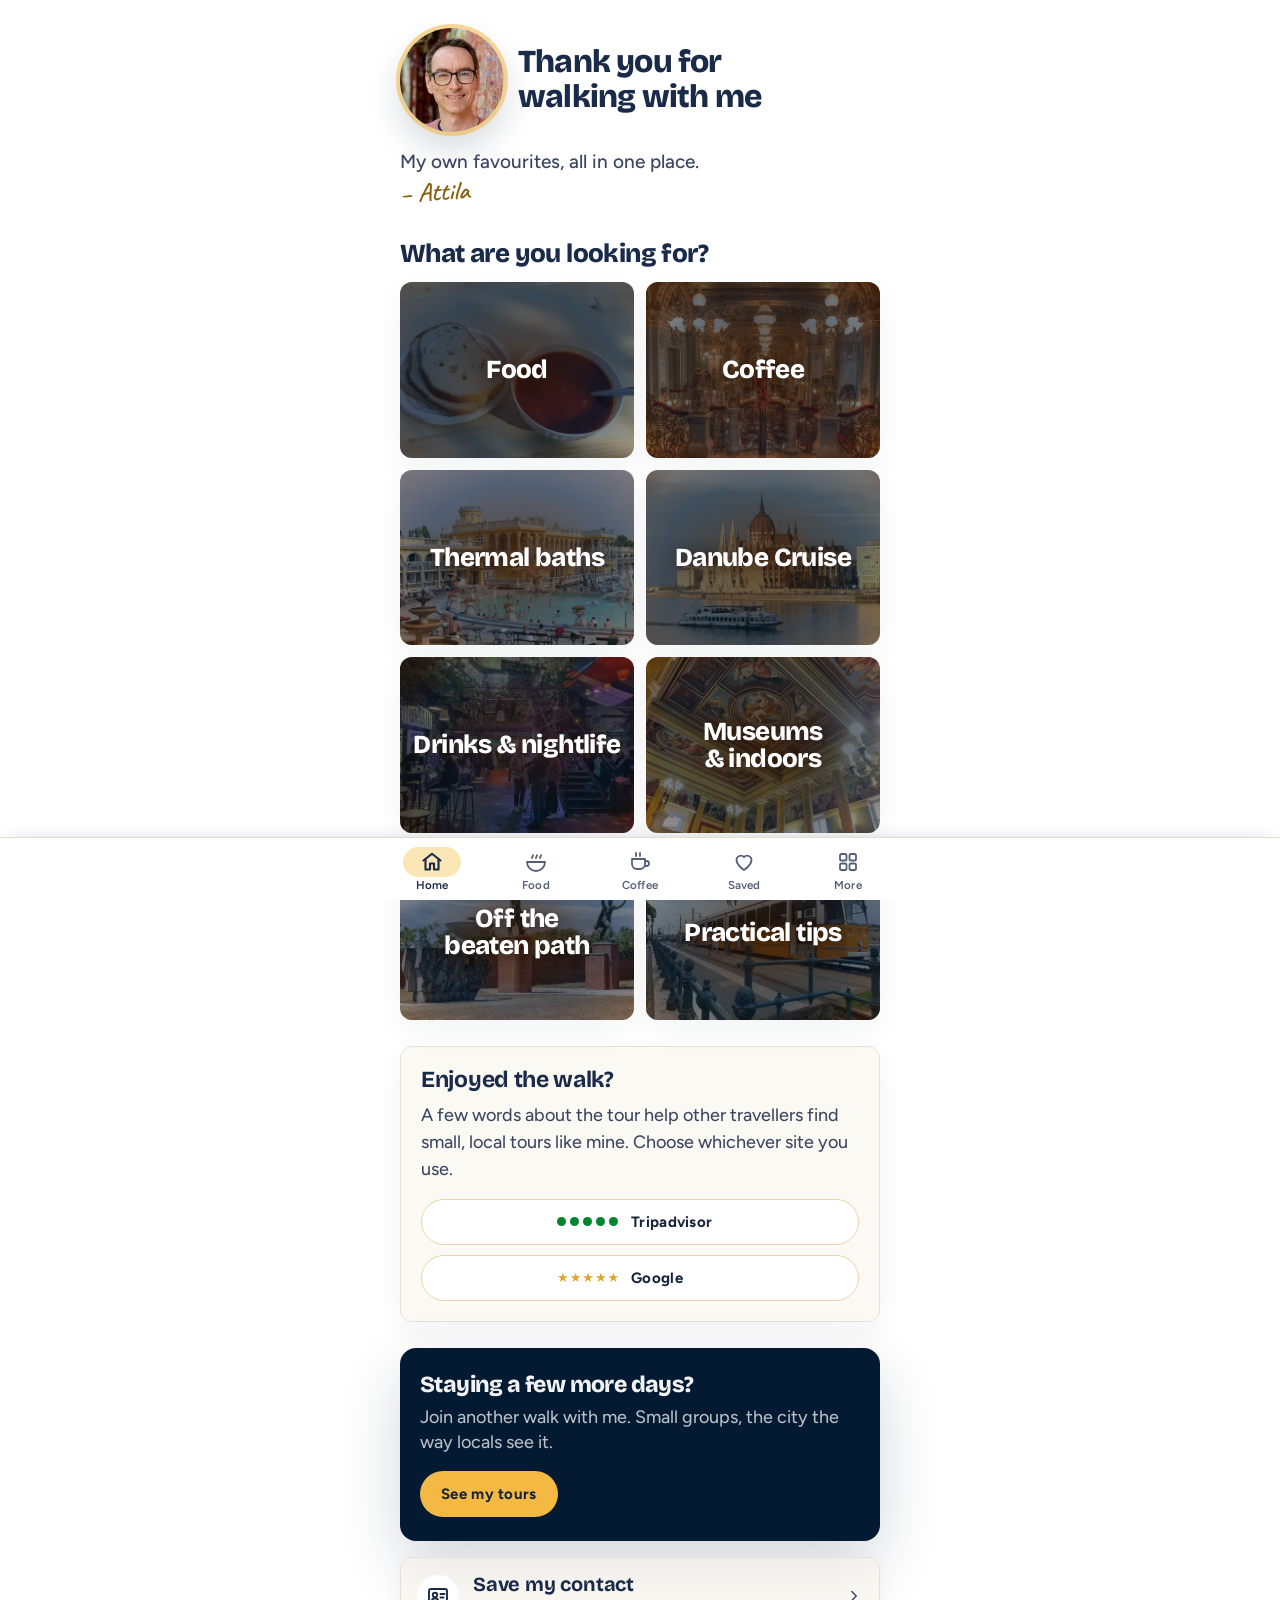
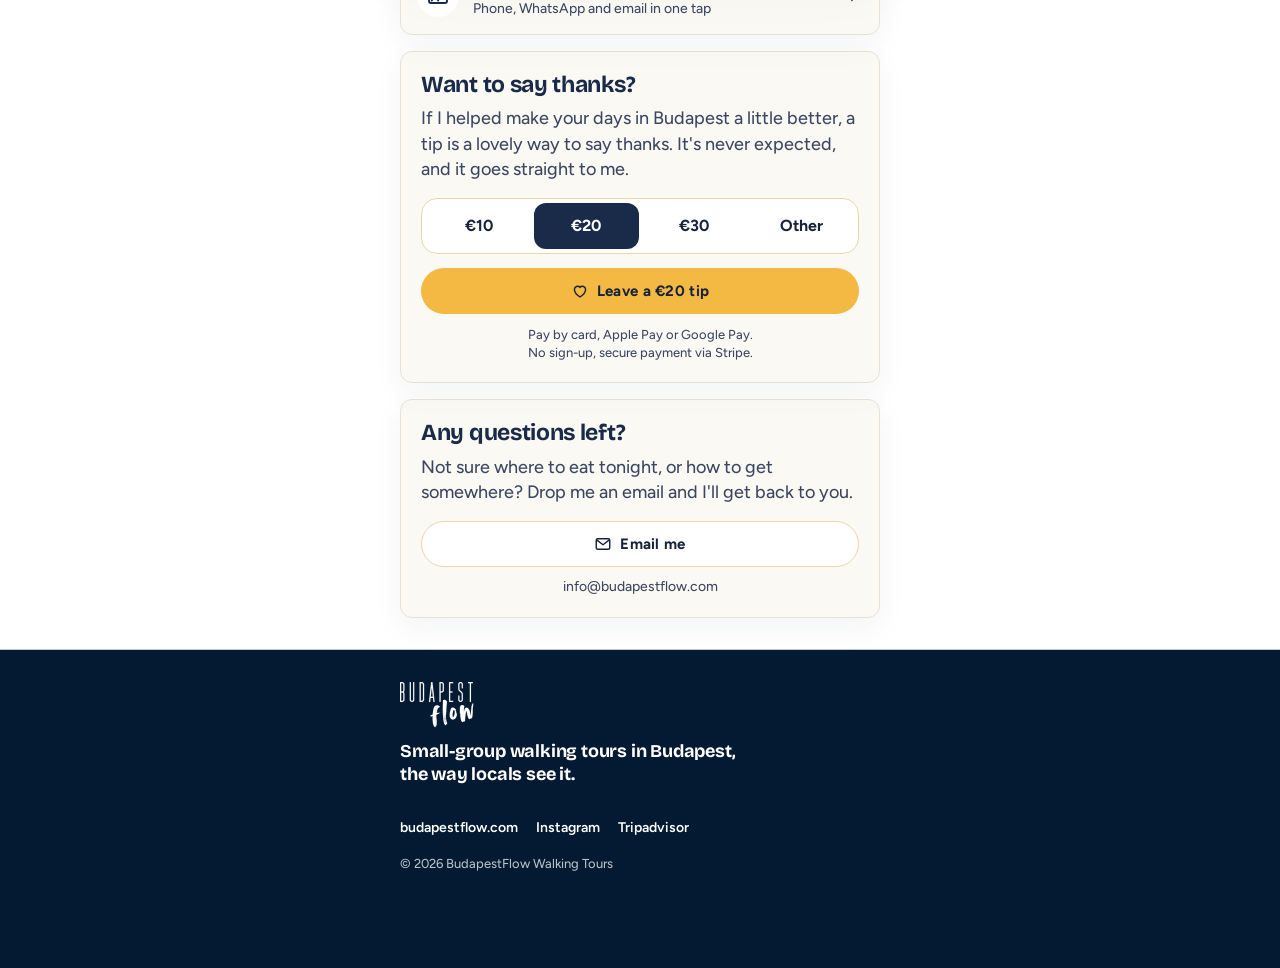
==== index.html @ 0d038c65 "Fix trailing # on Home tab, update light theme colors and p line-height Co-Authored-By: Claude Sonne" ====
<!doctype html>
<html lang="en" data-theme="light">
<head>
<meta charset="utf-8">
<meta name="viewport" content="width=device-width, initial-scale=1, viewport-fit=cover">
<meta name="robots" content="noindex, nofollow">
<meta name="theme-color" content="#FBF9F4">
<meta name="color-scheme" content="light only">
<title>Attila's Budapest tips – BudapestFlow</title>
<link rel="preload" href="fonts/figtree-latin.woff2" as="font" type="font/woff2" crossorigin>
<link rel="preload" href="fonts/bricolage-latin.woff2" as="font" type="font/woff2" crossorigin>
<link rel="preload" href="images/attila.webp" as="image" fetchpriority="high">
<link rel="preload" href="images/cat-food.webp" as="image" fetchpriority="high">
<link rel="preload" href="images/cat-coffee.webp" as="image">
<style>@font-face{font-family:Figtree;font-style:normal;font-weight:400 800;font-display:swap;src:url(fonts/figtree-latin.woff2) format("woff2");unicode-range:U+0000-00FF,U+0131,U+0152-0153,U+02BB-02BC,U+02C6,U+02DA,U+02DC,U+0304,U+0308,U+0329,U+2000-206F,U+20AC,U+2122,U+2191,U+2193,U+2212,U+2215,U+FEFF,U+FFFD}@font-face{font-family:Figtree;font-style:normal;font-weight:400 800;font-display:swap;src:url(fonts/figtree-latin-ext.woff2) format("woff2");unicode-range:U+0100-02BA,U+02BD-02C5,U+02C7-02CC,U+02CE-02D7,U+02DD-02FF,U+0304,U+0308,U+0329,U+1D00-1DBF,U+1E00-1E9F,U+1EF2-1EFF,U+2020,U+20A0-20AB,U+20AD-20C0,U+2113,U+2C60-2C7F,U+A720-A7FF}@font-face{font-family:Bricolage Grotesque;font-style:normal;font-weight:600 800;font-display:swap;src:url(fonts/bricolage-latin.woff2) format("woff2");unicode-range:U+0000-00FF,U+0131,U+0152-0153,U+02BB-02BC,U+02C6,U+02DA,U+02DC,U+0304,U+0308,U+0329,U+2000-206F,U+20AC,U+2122,U+2191,U+2193,U+2212,U+2215,U+FEFF,U+FFFD}@font-face{font-family:Bricolage Grotesque;font-style:normal;font-weight:600 800;font-display:swap;src:url(fonts/bricolage-latin-ext.woff2) format("woff2");unicode-range:U+0100-02BA,U+02BD-02C5,U+02C7-02CC,U+02CE-02D7,U+02DD-02FF,U+0304,U+0308,U+0329,U+1D00-1DBF,U+1E00-1E9F,U+1EF2-1EFF,U+2020,U+20A0-20AB,U+20AD-20C0,U+2113,U+2C60-2C7F,U+A720-A7FF}@font-face{font-family:Figtree Fallback;src:local("Arial"),local("Helvetica"),local("Roboto");size-adjust:100.7%;ascent-override:94.4%;descent-override:24.8%;line-gap-override:0%}@font-face{font-family:Bricolage Fallback;src:local("Arial Bold"),local("Arial"),local("Helvetica"),local("Roboto");font-weight:700 800;size-adjust:101.8%;ascent-override:91.4%;descent-override:26.5%;line-gap-override:0%}:root{--surface-paper: #FFFFFF;--surface-cream:#F7F3EA82;--cream-line: #E7E1D5;--surface-card: #FFFFFF; --panel-bg: #031A32; --panel-text: #B8BFC6; --panel-heading: #F3F3F3;--line: #E6DDCB;--tint-ochre: #FBF1DC;--tint-ochre-line: #EBD6A8;--tint-ochre-hover: #F6E4BC;--heading: #1A2B49;--ink: #16233A;--ink-muted: #3B4660;--yellow: #F4B942;--yellow-hover: #E2A42C;--on-yellow: #16233A;--ochre-text: #8A6212;--navy-deep: #031A32;--navy-deep-mid: #0C2A4A;--on-dark: #FFFFFF;--on-dark-muted: #B8BFC6;--tripadvisor-green: #00852F;--focus-ring: #16233A;--focus-ring-on-dark: #F4B942;--shadow-card: 0 10px 30px rgba(22, 35, 58, .05);--shadow-panel: 0 24px 60px rgba(22, 35, 58, .18);--shadow-photo: 0 16px 34px rgba(22, 35, 58, .18);--radius-sm: 6px;--radius-md: 12px;--radius-lg: 16px;--radius-pill: 999px;--font-display: "Bricolage Grotesque", "Bricolage Fallback", system-ui, -apple-system, "Segoe UI", sans-serif;--font-text: Figtree, "Figtree Fallback", system-ui, -apple-system, "Segoe UI", sans-serif;--font-hand: Caveat, "Segoe Print", "Bradley Hand", cursive;--logo-filter: none;--page-pad: 20px;box-sizing:border-box;padding-top:env(safe-area-inset-top,0px);padding-bottom:env(safe-area-inset-bottom,0px)}@media(prefers-color-scheme:dark){:root:not([data-theme=light]){--surface-paper: #031A32;--surface-cream: #0C2A4A;--cream-line: #1E3D60;--surface-card: #102F52;--line: #1E3D60;--tint-ochre: #1A3350;--tint-ochre-line: #3A5270;--tint-ochre-hover: #22405F;--heading: #FFFFFF;--ink: #FFFFFF;--ink-muted: #B8BFC6;--ochre-text: #F4B942;--navy-deep: #01101F;--navy-deep-mid: #062038;--focus-ring: #F4B942;--panel-bg: #01101F; --panel-text: #B8BFC6; --panel-heading: #F3F3F3; --shadow-card: none;--logo-filter: invert(1)}}:root[data-theme=dark]{--surface-paper: #031A32;--surface-cream: #0C2A4A;--cream-line: #1E3D60;--surface-card: #102F52;--line: #1E3D60;--tint-ochre: #1A3350;--tint-ochre-line: #3A5270;--tint-ochre-hover: #22405F;--heading: #FFFFFF;--ink: #FFFFFF;--ink-muted: #B8BFC6;--ochre-text: #F4B942;--navy-deep: #01101F;--navy-deep-mid: #062038;--focus-ring: #F4B942;--panel-bg: #01101F; --panel-text: #B8BFC6; --panel-heading: #F3F3F3; --shadow-card: none;--logo-filter: invert(1)}*,*:before,*:after{box-sizing:inherit}details,details *,details *:before,details *:after{box-sizing:border-box}html{scroll-padding-bottom:calc(var(--tabbar-h, 62px) + env(safe-area-inset-bottom,0px) + 16px);scroll-padding-top:calc(env(safe-area-inset-top,0px) + 72px);-webkit-text-size-adjust:100%}body{margin:0;background:var(--surface-paper);color:var(--ink-muted);font:450 18px/1.55 var(--font-text);-webkit-font-smoothing:antialiased}p{line-height:1.4}img{max-width:100%;display:block}a{color:inherit}button{font:inherit;color:inherit}:focus-visible{outline:2px solid var(--focus-ring);outline-offset:2px}.icon{width:24px;height:24px;fill:none;stroke:currentColor;stroke-width:1.9;stroke-linecap:round;stroke-linejoin:round;flex:none}.app{max-width:520px;margin:0 auto;min-height:100vh;min-height:100dvh;display:flex;flex-direction:column}.app>main{flex:1 0 auto}.pad{padding-left:var(--page-pad);padding-right:var(--page-pad)}.brandbar{display:flex;align-items:center;justify-content:space-between;padding-top:calc(env(safe-area-inset-top,0px) + 12px);padding-bottom:12px;margin-top:calc(-1*env(safe-area-inset-top,0px))}.brandbar,.topbar{border-image:linear-gradient(to top,var(--line) 1px,var(--surface-card) 1px) fill 0 / 0 / 0 100vmax;box-shadow:0 6px 16px -14px #16233a59}.brandbar a.logo{display:inline-block;line-height:0}.brandbar img{height:34px;width:auto;filter:var(--logo-filter)}.brandbar .site{font-size:14px;font-weight:600;color:var(--ink-muted);text-decoration:none}.sig{display:flex;align-items:baseline;flex-wrap:wrap;gap:2px 8px;margin-top:6px}.sig .hand{margin-top:0}.hero{display:grid;grid-template-columns:auto 1fr;gap:14px;align-items:start;padding-top:18px;padding-bottom:8px}.portrait{width:104px;height:104px;border-radius:50%;background:var(--surface-cream);box-shadow:0 0 0 4px #f4b9428c,var(--shadow-photo);display:grid;place-items:center;overflow:hidden;font:800 24px/1 var(--font-display);color:var(--heading);letter-spacing:-.5px}.portrait img{width:100%;height:100%;object-fit:cover}.hero h1{margin:0;align-self:center;font:800 clamp(20px,calc((100vw - 158px) / 7.8),32px)/1.08 var(--font-display);letter-spacing:-.8px;color:var(--heading)}.hero-text{grid-column:1 / -1}.no-header .hero{padding-top:28px}.hero .lead{margin:2px 0 0;font-size:clamp(16px,5.2vw,19px);line-height:1.45;font-weight:500}.hand{height:20px;width:auto;color:var(--ochre-text);display:inline-block;transform:rotate(-3deg);margin:6px 0 0 2px;overflow:visible}.near{margin-top:18px;background:var(--tint-ochre);border:1px solid var(--tint-ochre-line);border-radius:var(--radius-lg);padding:18px 16px 8px}.eyebrow{font:700 12px/1.3 var(--font-text);letter-spacing:1.5px;text-transform:uppercase;color:var(--ochre-text);margin:0}h1,h2{text-wrap:balance}.near h2{margin:4px 0 8px;font:700 23px/1.15 var(--font-display);color:var(--heading);letter-spacing:-.3px}.section-head{margin:30px 0 14px}.section-head h2{margin:0;font:800 26px/1.1 var(--font-display);letter-spacing:-.6px;color:var(--heading)}.grid{display:grid;grid-template-columns:1fr 1fr;gap:12px}.tile{position:relative;display:block;aspect-ratio:4 / 3;padding:0;overflow:hidden;cursor:pointer;text-align:left;border:0;border-radius:var(--radius-md);box-shadow:var(--shadow-card);background:var(--surface-cream);outline-offset:3px;transition:transform .15s ease}.tile:active{transform:scale(.975)}.tile-img{position:absolute;inset:0;background:var(--img, linear-gradient(135deg, var(--c1), var(--c2)));background-size:cover;background-position:center;display:grid;place-items:center}.tile-img .icon{width:54px;height:54px;stroke-width:1.4;color:#ffffff8c;transform:translateY(-28px)}.tile:after{content:"";position:absolute;inset:0;pointer-events:none;background:linear-gradient(to top,#031a32e6,#031a3280 45%,#031a3200 78%)}.tile-label{position:absolute;left:12px;right:12px;bottom:11px;z-index:1;font:800 clamp(20px,6vw,26px)/1.05 var(--font-display);letter-spacing:-.6px;color:#fff;text-shadow:0 2px 12px rgba(3,26,50,.6);text-wrap:balance}.tile-ph{position:absolute;top:8px;right:8px;z-index:1;font:700 9.5px/1 var(--font-text);letter-spacing:1px;text-transform:uppercase;color:#fffc;border:1px solid rgba(255,255,255,.45);border-radius:5px;padding:4px 6px}.labels-center .tile:after{background:radial-gradient(ellipse at 50% 50%,#2e180ab8,#04172b94 60%,#2e180a6b)}.labels-center .tile-label{inset:0;display:grid;place-items:center;padding:10px 12px;text-align:center;text-shadow:0 2px 14px rgba(40,20,8,.75)}.labels-center .tile-img .icon{display:none}.more{list-style:none;margin:18px 0 0;padding:0;border-top:1px solid var(--line)}.more button{width:100%;display:flex;align-items:center;gap:14px;padding:14px 2px;background:none;border:0;border-bottom:1px solid var(--line);cursor:pointer;text-align:left;color:var(--ink);font-weight:600;font-size:16px}.more button .icon:first-child{color:var(--ochre-text)}.more button .grow{flex:1}.more button .icon:last-child{width:18px;height:18px;color:var(--ink-muted)}.btn{display:inline-flex;align-items:center;justify-content:center;gap:8px;font:700 15px/1.2 var(--font-text);letter-spacing:.3px;padding:12px 20px;min-height:46px;border-radius:var(--radius-pill);border:1.5px solid transparent;text-decoration:none;cursor:pointer}.btn .icon{width:18px;height:18px}.btn-primary{background:var(--yellow);color:var(--on-yellow)}.btn-secondary{background:var(--surface-card);border-color:var(--tint-ochre-line);color:var(--ink)}.btn-row{display:flex;flex-wrap:wrap;gap:10px}.tools{display:grid;grid-template-columns:1fr;gap:10px;margin-top:26px}.tools .btn{width:100%;white-space:nowrap}.review{margin-top:26px;background:var(--surface-cream);border:1px solid var(--cream-line);border-radius:var(--radius-md);box-shadow:var(--shadow-card);padding:20px}.review h2{margin:0 0 8px;font:700 23px/1.15 var(--font-display);letter-spacing:-.3px;color:var(--heading)}.review p{margin:0 0 16px;font-size:18px;line-height:1.5}.review .btn-row{display:grid;grid-template-columns:1fr;gap:10px}.review .btn{width:100%;gap:10px;white-space:nowrap}.ta-dots{display:inline-flex;gap:3px}.ta-dots i{width:8px;height:8px;border-radius:50%;background:var(--tripadvisor-green);display:block}.g-stars{color:var(--yellow-hover);letter-spacing:1px;font-size:13px}.review .ta-dots,.review .g-stars{width:64px;display:inline-flex;justify-content:flex-start;align-items:center;flex:none}.review .ta-dots{gap:4px}.review .ta-dots i{width:9px;height:9px}.review .rv-label{width:92px;text-align:left}.panel{margin-top:26px;background:var(--panel-bg);color:var(--panel-text);border-radius:var(--radius-lg);box-shadow:var(--shadow-panel);padding:24px 20px}.panel h2{margin:0 0 8px;font:800 23px/1.1 var(--font-display);letter-spacing:-.6px;color:var(--panel-heading)}.panel p{margin:0 0 16px}.panel .panel .panel :focus-visible{outline-color:var(--focus-ring-on-dark)}footer{margin-top:0;background:var(--navy-deep);color:var(--on-dark-muted);font-size:14px;padding-top:32px;padding-bottom:calc(env(safe-area-inset-bottom,0px) + 32px);margin-bottom:calc(-1*env(safe-area-inset-bottom,0px));box-shadow:0 0 0 100vmax var(--navy-deep);clip-path:inset(0 -100vmax -100vmax)}footer img{height:46px;width:auto;filter:invert(1);margin-bottom:12px}footer .tagline{margin:0 0 18px;color:var(--on-dark);font:700 18px/1.3 var(--font-display);letter-spacing:-.2px;max-width:30ch}footer nav{display:flex;flex-wrap:wrap;gap:0 18px;margin-bottom:4px}footer nav a{color:var(--on-dark);text-decoration:none;font-weight:600;padding:12px 0}footer small{display:block;font-size:13px}footer :focus-visible{outline-color:var(--focus-ring-on-dark)}.topbar{position:sticky;top:0;z-index:5;background:var(--surface-paper);padding-top:calc(env(safe-area-inset-top,0px) + 10px);padding-bottom:10px;margin-top:calc(-1*env(safe-area-inset-top,0px));display:flex;align-items:center;gap:12px}.back{width:42px;height:42px;border-radius:50%;border:1px solid var(--line);background:var(--surface-card);display:grid;place-items:center;cursor:pointer;color:var(--ink);flex:none}.back-pill{flex:none;display:inline-flex;align-items:center;gap:2px;height:42px;padding:0 16px 0 10px;border-radius:999px;border:1px solid var(--line);background:var(--surface-card);color:var(--ink);cursor:pointer;font:700 15px/1 var(--font-text)}.back-pill .icon{width:20px;height:20px;stroke-width:2.2}.topbar h1{margin:0;flex:1;min-width:0;font:800 23px/1.1 var(--font-display);letter-spacing:-.5px;color:var(--heading)}.topbar img{height:26px;width:auto;filter:var(--logo-filter)}.intro{margin:16px 0 12px;font-size:19px;line-height:1.5;font-weight:500}.filters{display:flex;gap:8px;overflow-x:auto;padding:2px 2px 6px;margin:0 -2px 4px;scrollbar-width:none}.filters::-webkit-scrollbar{display:none}.chip{flex:none;padding:8px 14px;border-radius:var(--radius-pill);border:1px solid var(--line);background:var(--surface-card);color:var(--ink);cursor:pointer;font-size:14px;font-weight:600}.chip[aria-pressed=true]{background:var(--ink);border-color:var(--ink);color:var(--surface-paper)}.chip-fav{display:inline-flex;align-items:center;gap:7px}.chip-fav .icon{width:16px;height:16px;color:var(--yellow-hover);stroke-width:2}.chip-fav[aria-pressed=true] .icon{color:var(--yellow);fill:var(--yellow)}.group-title{margin:28px 0 4px;font-size:15px;letter-spacing:1.4px}.card{background:var(--surface-cream);border:1px solid var(--cream-line);border-radius:var(--radius-md);box-shadow:var(--shadow-card);margin:20px 0;transition:border-color .15s ease}.card .head{padding:18px 18px 14px;display:grid;grid-template-columns:1fr auto auto;gap:10px 12px}.card .name{margin:0;font:700 22px/1.2 var(--font-display);letter-spacing:-.3px;color:var(--heading)}.pick{display:inline-block;vertical-align:3px;margin-left:6px;font:700 10.5px/1 var(--font-text);letter-spacing:1.2px;text-transform:uppercase;padding:5px 8px;border-radius:var(--radius-sm);background:var(--yellow);color:var(--on-yellow)}.card .price{grid-column:2;grid-row:1;font-weight:700;color:var(--ink);font-size:15px;letter-spacing:1px;padding-top:3px}.card .price b{color:var(--cream-line);font-weight:700}.card .why{grid-column:1 / -1;margin:0;font-size:18px;line-height:1.55}.card .meta{grid-column:1 / -1;display:flex;align-items:center;gap:14px;flex-wrap:wrap;font-size:14px}.near-to{display:inline-flex;align-items:center;gap:6px;color:var(--ink);font-weight:500}.near-to .icon{width:16px;height:16px;color:var(--ochre-text);stroke-width:2.2}.tags{grid-column:1 / -1;display:flex;flex-wrap:wrap;gap:8px;margin-top:2px}.tag{display:inline-flex;align-items:center;gap:5px;font:600 11px/1 var(--font-text);letter-spacing:1px;text-transform:uppercase;padding:7px 10px;border-radius:7px;border:1px solid var(--cream-line);background:var(--surface-card);color:var(--ink-muted)}.tag.best{border-color:var(--tint-ochre-line);background:var(--tint-ochre);color:var(--ochre-text)}.tag .icon{width:13px;height:13px;stroke-width:2.4}.card .body{padding:14px 18px 18px;border-top:1px solid var(--cream-line)}.card .body .btn-row{display:grid;grid-template-columns:repeat(auto-fit,minmax(0,1fr));gap:12px}.card .body .btn{padding-left:10px;padding-right:10px;white-space:nowrap;gap:6px}.card .body .btn-row .btn+.btn{white-space:normal;line-height:1.15;text-align:center}.card .body .btn-row{container-type:inline-size}.card .body .btn-row.has-cta{grid-template-columns:auto minmax(0,1fr)}@container (max-width: 300px){.btn-row.has-cta .btn+.btn .icon{display:none}}.facts{list-style:none;padding:0;margin:0 0 16px}.facts li{display:flex;gap:10px;margin:0 0 10px;color:var(--ink);line-height:1.5}.facts li:last-child{margin-bottom:0}.facts li strong{font-weight:700}.facts .icon{width:18px;height:18px;margin-top:3px;color:var(--ochre-text);stroke-width:2.5}.tipcard{background:var(--surface-cream);border:1px solid var(--cream-line);border-radius:var(--radius-md);padding:16px;margin:12px 0;box-shadow:var(--shadow-card)}.tipcard .btn{margin-top:14px;width:100%}.tipcard h3{margin:0 0 6px;font:700 21px/1.2 var(--font-display);color:var(--heading)}.tipcard p{margin:0}.tipcard.avoid{background:var(--surface-card);border-color:var(--tint-ochre-line);box-shadow:inset 4px 0 #d0443a,var(--shadow-card);padding-left:20px}.tag-avoid .icon{width:13px;height:13px;stroke-width:2.4}.tag-avoid{display:inline-flex;align-items:center;gap:5px;font:700 10.5px/1 var(--font-text);letter-spacing:1.2px;text-transform:uppercase;padding:5px 8px;border-radius:var(--radius-sm);border:1px solid #D0443A;color:#b42318;background:#fdeeec;margin-bottom:8px}.empty{padding:18px 0;font-size:18px}.empty button{background:none;border:0;padding:0;color:var(--ochre-text);font-weight:700;cursor:pointer;text-decoration:underline}.contact{margin-top:16px;display:flex;align-items:center;gap:14px;padding:14px 16px;text-decoration:none;color:var(--ink);background:var(--surface-cream);border:1px solid var(--cream-line);border-radius:var(--radius-md);box-shadow:var(--shadow-card)}.contact:active{border-color:var(--yellow)}.contact .grow{flex:1;display:flex;flex-direction:column;gap:2px}.contact strong{font:700 20px/1.2 var(--font-display);letter-spacing:-.2px;color:var(--heading)}.contact .grow span{font-size:14px;color:var(--ink-muted)}.contact-ico{width:42px;height:42px;border-radius:50%;background:var(--surface-card);display:grid;place-items:center;color:var(--heading);flex:none}.contact>.icon:last-child{width:18px;height:18px;color:var(--ink-muted)}.tipping{margin-top:16px;margin-bottom:0;padding:20px;background:var(--surface-cream);border:1px solid var(--cream-line);border-radius:var(--radius-md);box-shadow:var(--shadow-card)}.tipping h2{margin:0 0 8px;font:700 23px/1.15 var(--font-display);letter-spacing:-.3px;color:var(--heading)}.tipping p{margin:0 0 16px;text-wrap:pretty}.nb{white-space:nowrap}.tipping .btn{width:100%}.tip-seg{display:grid;grid-template-columns:repeat(4,1fr);gap:2px;margin:0 0 14px;padding:4px;min-inline-size:0;background:var(--surface-card);border:1.5px solid var(--tint-ochre-line);border-radius:16px}.tip-opt{position:relative;display:block;cursor:pointer}.tip-opt input{position:absolute;inset:0;width:100%;height:100%;margin:0;opacity:0;cursor:pointer}.tip-opt span{display:flex;align-items:center;justify-content:center;min-height:46px;border-radius:12px;font:700 16px/1 var(--font-text);color:var(--ink);transition:background-color .12s ease,color .12s ease}.tip-opt input:checked+span{background:var(--heading);color:#fff}.tip-opt input:focus-visible+span{outline:2px solid var(--focus-ring);outline-offset:2px}.tip-opt:active input:not(:checked)+span{background:var(--tint-ochre-hover)}.tipping .tip-note{text-wrap:balance;margin:12px 0 0;font-size:13px;color:var(--ink-muted);text-align:center}.ask{margin-top:16px;padding:20px;background:var(--surface-cream);border:1px solid var(--cream-line);border-radius:var(--radius-md);box-shadow:var(--shadow-card)}.ask h2{margin:0 0 8px;font:700 23px/1.15 var(--font-display);letter-spacing:-.3px;color:var(--heading)}.ask p{margin:0 0 16px}.ask .btn{width:100%}.ask .ask-addr{margin:10px 0 0;text-align:center;font-size:14px;color:var(--ink-muted);user-select:all}main.pad{padding-bottom:32px}h1[tabindex="-1"]:focus{outline:none}.sr{position:absolute;width:1px;height:1px;overflow:hidden;clip:rect(0 0 0 0);white-space:nowrap}.proto{text-align:center;font-size:12px;color:var(--on-dark-muted);opacity:.8;margin-top:12px}@media(hover:hover)and (pointer:fine){.tile:hover{box-shadow:0 0 0 2px var(--yellow),var(--shadow-card)}.card:hover,.back:hover,.contact:hover,.tipping:hover{border-color:var(--yellow)}.more button:hover .grow,.brandbar .site:hover{color:var(--ochre-text)}.btn-primary:hover{background:var(--yellow-hover)}.btn-secondary:hover{background:var(--tint-ochre-hover)}footer nav a:hover{color:var(--yellow)}}.btn-primary:active{background:var(--yellow-hover)}.btn-secondary:active,.back:active,.back-pill:active,.chip:active,.sheet-row:active{background:var(--tint-ochre-hover)}html,a,button,[role=button],label{-webkit-tap-highlight-color:transparent}.toast{position:fixed;left:50%;bottom:calc(20px + env(safe-area-inset-bottom,0px));z-index:50;transform:translate(-50%,12px);opacity:0;pointer-events:none;display:flex;align-items:center;gap:8px;padding:11px 16px;border-radius:999px;width:max-content;max-width:calc(100vw - 32px);background:var(--navy-deep);color:#fff;font-weight:600;font-size:15px;box-shadow:0 8px 24px #031a3240;transition:opacity .2s ease,transform .2s ease}.toast.show{opacity:1;transform:translate(-50%)}.toast:before{content:"\2713";color:var(--yellow);font-weight:800}.save{grid-column:3;grid-row:1;width:40px;height:40px;margin:-9px -10px -9px -2px;padding:0;display:grid;place-items:center;background:none;border:0;border-radius:50%;cursor:pointer;color:var(--ink-muted);-webkit-tap-highlight-color:transparent}.save .icon{transition:transform .15s ease}.save:active .icon{transform:scale(.82)}.save[aria-pressed=true]{color:#d0443a}.save[aria-pressed=true] .icon{fill:#d0443a}.tab-ico{position:relative;display:inline-flex}.badge{position:absolute;top:-5px;right:2px;min-width:17px;height:17px;padding:0 4px;box-sizing:border-box;border-radius:9px;background:var(--yellow);color:var(--heading);font:700 10.5px/17px var(--font-text);text-align:center}.saved-empty{text-align:center;padding:56px 12px 24px}.saved-empty .icon{width:44px;height:44px;color:var(--cream-line);stroke-width:1.6;margin-bottom:10px}.saved-empty h2{margin:0 0 6px;font:700 23px/1.15 var(--font-display);color:var(--heading)}.saved-empty p{margin:0 0 20px;color:var(--ink-muted)}.list-btn{width:100%;margin:4px 0 6px}.saved-note{margin:22px 0 0;text-align:center;font-size:13px;color:var(--ink-muted)}.sheet-backdrop{position:fixed;inset:0;z-index:42;background:#031a3266;opacity:0;visibility:hidden;transition:opacity .2s ease,visibility .2s}.sheet-backdrop.open{opacity:1;visibility:visible}.sheet{position:fixed;left:0;right:0;bottom:calc(var(--tabbar-h) + env(safe-area-inset-bottom,0px));z-index:43;max-width:520px;margin:0 auto;box-sizing:border-box;padding:16px 14px 10px;max-height:calc(100dvh - var(--tabbar-h) - env(safe-area-inset-bottom,0px) - 80px);overflow-y:auto;background:var(--surface-card);border-radius:22px 22px 0 0;box-shadow:0 -12px 32px -14px #031a3266;transform:translateY(16px);opacity:0;visibility:hidden;transition:transform .2s ease,opacity .2s ease,visibility .2s}.sheet.open{transform:none;opacity:1;visibility:visible}.sheet h2{margin:0 6px 8px;font:700 12px/1.3 var(--font-text);letter-spacing:1.5px;text-transform:uppercase;color:var(--ochre-text)}.sheet ul{list-style:none;margin:0;padding:0}.sheet-row{display:flex;align-items:center;gap:14px;min-height:56px;padding:6px 8px;border-radius:14px;text-decoration:none;color:var(--heading);font:700 17px/1.2 var(--font-display)}.sheet-row .icon:last-child{margin-left:auto;width:18px;height:18px;color:#6a7388}.sheet-row.on{background:#fbe6b5}.sheet-thumb{flex:none;width:44px;height:44px;border-radius:12px;background-size:cover;background-position:center}body.sheet-open{overflow:hidden}:root{--tabbar-h: 62px}.tabbar{position:fixed;left:0;right:0;bottom:0;z-index:44;background:var(--surface-card);border-top:1px solid var(--line);box-shadow:0 -6px 18px -12px #16233a4d;padding-bottom:env(safe-area-inset-bottom,0px)}.tabbar-inner{max-width:520px;margin:0 auto;display:grid;grid-template-columns:repeat(auto-fit,minmax(0,1fr));height:var(--tabbar-h)}.tab{display:flex;flex-direction:column;align-items:center;justify-content:center;gap:3px;color:#556078;text-decoration:none;font:600 11.5px/1 var(--font-text);letter-spacing:.1px;-webkit-tap-highlight-color:transparent;position:relative;background:none;border:0;padding:0;cursor:pointer;appearance:none}.tab .tab-ico{width:58px;height:30px;align-items:center;justify-content:center;border-radius:15px;transition:background-color .15s ease}.tab .icon{width:24px;height:24px;stroke-width:1.8}.tab.on{color:var(--heading)}.tab.on .tab-ico{background:#fbe6b5}.tab.on .icon{color:var(--heading);stroke-width:2.1}.tab:focus-visible{outline-offset:-4px}.has-tabbar .app{padding-bottom:var(--tabbar-h);min-height:calc(100dvh - var(--tabbar-h))}.has-tabbar footer{margin-bottom:0;padding-bottom:32px}.has-tabbar .toast{bottom:calc(var(--tabbar-h) + 16px + env(safe-area-inset-bottom,0px))}@media(hover:hover){.tab:hover{color:var(--heading)}}@media(prefers-reduced-motion:reduce){*{transition:none!important}}</style>
</head>
<body>
<div class="app" id="app"></div>
<div class="toast" id="toast" role="status" aria-live="polite"></div>
<div class="sheet-backdrop" id="sheet-backdrop"></div>
<div class="sheet" id="sheet" role="dialog" aria-labelledby="sheet-title" aria-hidden="true"></div>
<nav class="tabbar" id="tabbar" aria-label="Main"></nav>

<svg width="0" height="0" style="position:absolute" aria-hidden="true">
  <defs>
    <symbol id="i-food" viewBox="0 0 24 24"><path d="M3 12h18a9 9 0 0 1-18 0z"/><path d="M8 8c0-1.2 1-1.6 1-2.8M12 8c0-1.2 1-1.6 1-2.8M16 8c0-1.2 1-1.6 1-2.8"/></symbol>
    <symbol id="i-quick" viewBox="0 0 24 24"><path d="M5 3v5a2 2 0 0 0 4 0V3M7 3v18M18 21V3c-2.2 1-3.5 4-3.5 8h3.5"/></symbol>
    <symbol id="i-coffee" viewBox="0 0 24 24"><path d="M4 9h13v5a5 5 0 0 1-5 5H9a5 5 0 0 1-5-5z"/><path d="M17 11h1.5a2.5 2.5 0 0 1 0 5H17M8 3v3M12 3v3"/></symbol>
    <symbol id="i-baths" viewBox="0 0 24 24"><path d="M3 16c2 0 2-1.5 4.5-1.5S10 16 12 16s2-1.5 4.5-1.5S19 16 21 16M3 20.5c2 0 2-1.5 4.5-1.5s2.5 1.5 4.5 1.5 2-1.5 4.5-1.5 2.5 1.5 4.5 1.5M8 11c-1-1.6 1-2.6 0-4.5M12 11c-1-1.6 1-2.6 0-4.5M16 11c-1-1.6 1-2.6 0-4.5"/></symbol>
    <symbol id="i-danube" viewBox="0 0 24 24"><path d="M3 14h18l-2.6 4.5H5.6z"/><path d="M6 14v-4h9l3 4M9 10V6.5h3.5V10M3 21.5c2 0 2-1.2 4.5-1.2s2.5 1.2 4.5 1.2 2-1.2 4.5-1.2 2.5 1.2 4.5 1.2"/></symbol>
    <symbol id="i-drinks" viewBox="0 0 24 24"><path d="M7 3h10v4.5a5 5 0 0 1-10 0z"/><path d="M12 12.5V20M8 21h8M7.3 6.5h9.4"/></symbol>
    <symbol id="i-views" viewBox="0 0 24 24"><circle cx="6.5" cy="15.5" r="3.5"/><circle cx="17.5" cy="15.5" r="3.5"/><path d="M10 15.5h4M3.4 14l2.3-8.5h3.1L10 14M20.6 14l-2.3-8.5h-3.1L14 14"/></symbol>
    <symbol id="i-practical" viewBox="0 0 24 24"><circle cx="12" cy="12" r="9"/><path d="M15.5 8.5l-2 5-5 2 2-5z"/></symbol>
    <symbol id="i-special" viewBox="0 0 24 24"><path d="M4 17a8 8 0 0 1 16 0zM2.5 20h19M12 9V7M10.3 7h3.4"/></symbol>
    <symbol id="i-sweets" viewBox="0 0 24 24"><path d="M4 20v-8h16v8zM4 15.5c2 1.5 3.6 1.5 5.3 0s3.4-1.5 5.4 0 3.3 1.5 5.3 0M12 12V8.5M12 6.5c-.9-.8-.9-2 0-3.5.9 1.5.9 2.7 0 3.5z"/></symbol>
    <symbol id="i-rainy" viewBox="0 0 24 24"><path d="M3 12a9 9 0 0 1 18 0zM12 12v6.5a2 2 0 0 1-4 0M12 3v.3"/></symbol>
    <symbol id="i-chev" viewBox="0 0 24 24"><path d="M9 6l6 6-6 6"/></symbol>
    <symbol id="i-contact" viewBox="0 0 24 24"><rect x="3" y="5" width="18" height="14" rx="2"/><circle cx="9" cy="11" r="2.2"/><path d="M5.8 16.5a3.4 3.4 0 0 1 6.4 0M14.5 10h4M14.5 13.5h3"/></symbol>
    <symbol id="i-heart" viewBox="0 0 24 24"><path d="M12 20s-7.5-4.6-7.5-10.2A4.3 4.3 0 0 1 12 7.2a4.3 4.3 0 0 1 7.5 2.6C19.5 15.4 12 20 12 20z"/></symbol>
    <symbol id="i-clock" viewBox="0 0 24 24"><circle cx="12" cy="12" r="9"/><path d="M12 7v5l3 2"/></symbol>
    <symbol id="i-back" viewBox="0 0 24 24"><path d="M15 6l-6 6 6 6"/></symbol>
    <symbol id="i-pin" viewBox="0 0 24 24"><path d="M12 21s-7-6.2-7-11.5a7 7 0 0 1 14 0C19 14.8 12 21 12 21z"/><circle cx="12" cy="9.5" r="2.5"/></symbol>
    <symbol id="i-mail" viewBox="0 0 24 24"><rect x="3" y="5" width="18" height="14" rx="2"/><path d="M3.5 6.5l8.5 6.5 8.5-6.5"/></symbol>
    <symbol id="i-facebook" viewBox="0 0 24 24"><path d="M14.5 21v-7.5h2.6l.4-3.2h-3V8.3c0-.9.3-1.6 1.6-1.6h1.6V3.9a21 21 0 0 0-2.4-.1c-2.4 0-4 1.4-4 4.1v2.4H8.7v3.2h2.6V21"/></symbol>
    <symbol id="i-instagram" viewBox="0 0 24 24"><rect x="3.5" y="3.5" width="17" height="17" rx="5"/><circle cx="12" cy="12" r="4"/><path d="M17.2 6.8h.01"/></symbol>
    <symbol id="i-alert" viewBox="0 0 24 24"><path d="M10.3 4.2 2.6 17.5A2 2 0 0 0 4.3 20.5h15.4a2 2 0 0 0 1.7-3L13.7 4.2a2 2 0 0 0-3.4 0z"/><path d="M12 9.5v4.5M12 17.2h.01"/></symbol>
    <symbol id="i-star" viewBox="0 0 24 24"><path d="M12 3.5l2.6 5.3 5.9.9-4.3 4.1 1 5.8L12 16.9l-5.2 2.7 1-5.8-4.3-4.1 5.9-.9z"/></symbol>
    <symbol id="i-home" viewBox="0 0 24 24"><path d="M3.5 10.5 12 3.8l8.5 6.7"/><path d="M5.5 9v10.5h4.5v-6h4v6h4.5V9"/></symbol>
    <symbol id="i-grid" viewBox="0 0 24 24"><rect x="4" y="4" width="6.5" height="6.5" rx="1.6"/><rect x="13.5" y="4" width="6.5" height="6.5" rx="1.6"/><rect x="4" y="13.5" width="6.5" height="6.5" rx="1.6"/><rect x="13.5" y="13.5" width="6.5" height="6.5" rx="1.6"/></symbol>
    <symbol id="i-phone" viewBox="0 0 24 24"><path d="M6.5 3.5h3l1.5 4-2 1.3a11 11 0 0 0 5.2 5.2l1.3-2 4 1.5v3a2 2 0 0 1-2.2 2A15.5 15.5 0 0 1 4.5 5.7a2 2 0 0 1 2-2.2z"/></symbol>
    <symbol id="i-calendar" viewBox="0 0 24 24"><rect x="3.5" y="5" width="17" height="15" rx="2.5"/><path d="M3.5 10h17M8 3v4M16 3v4"/></symbol>
    <symbol id="i-ticket" viewBox="0 0 24 24"><path d="M4 9V7a2 2 0 0 1 2-2h12a2 2 0 0 1 2 2v2a3 3 0 0 0 0 6v2a2 2 0 0 1-2 2H6a2 2 0 0 1-2-2v-2a3 3 0 0 0 0-6z"/><path d="M14 7v10" stroke-dasharray="1.6 2.2"/></symbol>
    <symbol id="i-share" viewBox="0 0 24 24"><path d="M12 3v12M7 8l5-5 5 5M5 13v7h14v-7"/></symbol>
    <symbol id="i-map" viewBox="0 0 24 24"><path d="M9 4 3 6.5v13.5l6-2.5 6 2.5 6-2.5V4l-6 2.5z"/><path d="M9 4v13.5M15 6.5V20"/></symbol>
    <symbol id="i-check" viewBox="0 0 24 24"><path d="M5 12.5l4.5 4.5L19 7.5"/></symbol>
    <symbol id="i-link" viewBox="0 0 24 24"><path d="M10 14a4 4 0 0 0 5.7 0l3-3a4 4 0 0 0-5.7-5.7l-1 1M14 10a4 4 0 0 0-5.7 0l-3 3a4 4 0 0 0 5.7 5.7l1-1"/></symbol>
    <symbol id="i-photo" viewBox="0 0 24 24"><rect x="3" y="5" width="18" height="14" rx="2"/><circle cx="9" cy="10" r="1.8"/><path d="M21 16l-5-5-8 8"/></symbol>
  </defs>
</svg>

<script>const LOGO="images/budapestflow-logo.webp",REVIEW_URL="https://www.tripadvisor.com/Attraction_Review-g274887-d8358217-Reviews-BudapestFlow-Budapest_Central_Hungary.html",TOURS_URL="https://budapestflow.com",GOOGLE_REVIEW_URL="#",TIP_LINKS=[{label:"\u20AC10",url:"#"},{label:"\u20AC20",url:"#",featured:!0},{label:"\u20AC30",url:"#"},{label:"Other",url:"#",cta:"Choose your amount"}],tipGo=e=>`<a class="btn btn-primary" id="tip-go" href="${esc(e.url)}"${e.url==="#"?"":' target="_blank" rel="noopener"'}>${ico("heart")}${esc(e.cta||"Leave a "+e.label+" tip")}</a>`,CARD_URL="https://cv.perpatvar.xyz/",EMAIL="info@budapestflow.com",TILE_LABELS="center",SHOW_HEADER=!1,SHOW_TABBAR=!0,TABS=[{id:"",href:"#",label:"Home",icon:"home"},{id:"food",href:"#cat/food",label:"Food",icon:"food"},{id:"coffee",href:"#cat/coffee",label:"Coffee",icon:"coffee"},{id:"saved",href:"#saved",label:"Saved",icon:"heart"},{id:"more",label:"More",icon:"grid"}],INSTAGRAM_URL="https://instagram.com/budapestflow",TOURS={"street-art":"Street Art Tour","mini-statues":"Hidden Mini Statues Tour",highlights:"Highlights and Hidden Gems"},CATEGORIES=[{id:"food",c1:"#B5654A",c2:"#7A3B2A",img:"images/cat-food.webp",label:"Food",home:!0,intro:"Proper Hungarian meals, street food for a quick bite, and cakes for after."},{id:"coffee",c1:"#8C6A52",c2:"#4E3829",img:"images/cat-coffee.webp",label:"Coffee",home:!0,intro:"Grand old caf\xE9s for the atmosphere, specialty spots for the coffee."},{id:"baths",c1:"#5F9A96",c2:"#2F6263",img:"images/cat-baths.webp",label:"Thermal baths",home:!0,intro:"Each bath has its own character. Pick the one that fits your mood."},{id:"danube",c1:"#5B7FA6",c2:"#2C4A6E",img:"images/cat-danube.webp",label:"Danube Cruise",home:!0,intro:"See the city from the river, the classic way or the local way."},{id:"drinks",c1:"#8A5A7A",c2:"#4E2F48",img:"images/cat-drinks.webp",label:"Drinks & nightlife",home:!0,intro:"Ruin bars, wine, craft beer and a rooftop."},{id:"rainy",c1:"#7D8794",c2:"#454E5C",img:"images/cat-rainy.webp",label:"Museums & indoors",home:!0,intro:"For a rainy afternoon, or when your feet need a break from walking."},{id:"offbeat",c1:"#9A6B4F",c2:"#5A3B2C",img:"images/cat-offbeat.webp",label:"Off the beaten path",home:!0,intro:"The Budapest most visitors miss: hidden courtyards, odd little museums and places where locals hang out."},{id:"practical",c1:"#8C9460",c2:"#555C38",img:"images/cat-practical.webp",label:"Practical tips",home:!0,intro:"Small things that save you money and hassle."}],PLACES=[{cat:"food",group:"Hungarian kitchen",name:"Menza",why:"Stylish, vintage-inspired classic in the city centre, serving both Hungarian and international dishes. I like it best for a weekday lunch.",price:2,near:"Liszt Ferenc Square, near Oktogon",good:["Lunch","Dinner"],tip:"Good-value weekday lunch menu. Terrace in summer.",order:"Garlic cream soup, goulash",web:"https://menzaetterem.hu/en/",placeId:"ChIJ1dRim27cQUcR_kCX7BuqHTY"},{cat:"food",group:"Hungarian kitchen",name:"Caf\xE9 K\xF6r",why:"Where I send guests near the Basilica for solid Hungarian food, no fuss.",price:2,near:"Near St. Stephen's Basilica",good:["Lunch","Dinner"],tip:"Daily specials on the board.",order:"Goulash",tours:["highlights"]},{cat:"food",group:"Hungarian kitchen",name:"K\u0151leves Vend\xE9gl\u0151",why:"Jewish-Hungarian comfort food in a former kosher butcher's shop. Come hungry.",price:2,near:"Kazinczy utca, Jewish Quarter",good:["Lunch","Dinner","Veggie"],tip:"Weekday lunch deal with soup and dessert. Not kosher.",order:"Matzo ball soup, s\xF3let (cholent)",fav:!0,web:"https://kolevesvendeglo.hu/en/",placeId:"ChIJOygAumncQUcRj5mDcDKq45I"},{cat:"food",group:"Hungarian kitchen",name:"Gett\xF3 Guly\xE1s",why:"My stew stop: more than ten kinds of p\xF6rk\xF6lt to choose from.",price:2,near:"Near the Great Synagogue",good:["Lunch","Dinner"],tip:"Almost always full. Book ahead, even for lunch.",order:"P\xF6rk\xF6lt with nokedli, soml\xF3i for dessert",fav:!0,web:"https://gettogulyas.hu/en/homepage/",placeId:"ChIJZb83JGjcQUcR1M0xNU7rtsI"},{cat:"food",group:"Hungarian kitchen",name:"Rosenstein",why:"A family-run Jewish restaurant and a local favourite for decades. I'd save it for a proper dinner.",price:3,near:"Near Keleti railway station",good:["Dinner"],tip:"Worth the short trip out.",order:"Ask the owner"},{cat:"food",group:"Hungarian kitchen",name:"TATI From Farm to Table",why:"Modern Hungarian cooking with produce from their own farm. I'd choose it for a special night.",price:4,near:"Doh\xE1ny utca, Jewish Quarter",good:["Dinner","Date night"],tip:"Book ahead. There is a vegan tasting menu too.",order:"The seasonal tasting menu",web:"https://tatibudapest.com/",placeId:"ChIJsdS42GjdQUcR7ovm-5DHmWo"},{cat:"food",group:"Street food",name:"Retro L\xE1ngos",why:"My go-to for l\xE1ngos, and it has been going since 2011.",price:1,near:"Bajcsy-Zsilinszky \xFAt, near Arany J\xE1nos metro",good:["Quick bite","Budget","Veggie"],tip:"Gluten-free and vegan versions too. Second shop near the Parliament, in V\xE9csey utca.",order:"Classic l\xE1ngos with sour cream and cheese",web:"https://retrolangos.hu/en/",placeId:"ChIJIZUXVGvcQUcRmGhtnafDysU"},{cat:"food",group:"Street food",name:"Bors GasztroB\xE1r",why:"Creative soups and baguettes in a tiny place. One of my favourites for a quick lunch.",price:1,near:"Jewish Quarter",good:["Quick bite","Budget"],tip:"Expect a queue, it moves fast.",order:"Soup of the day",fav:!0,tours:["street-art","mini-statues"]},{cat:"food",group:"Cakes & sweets",name:"Szamos",why:"I always stop here for marzipan and a classic cake, and it makes a lovely gift.",price:2,near:"Several shops in the centre",good:["Sweet tooth","Gifts"],fav:!0},{cat:"food",group:"Cakes & sweets",name:"Auguszt",why:"A family patisserie since the 19th century. Go for the old-fashioned cakes.",price:2,near:"Several shops in the centre",good:["Sweet tooth"]},{cat:"coffee",group:"Historic grand caf\xE9s",name:"Central Caf\xE9",why:"A classic literary caf\xE9, calmer than the New York. I'd come for a slow breakfast.",price:3,near:"Near Elizabeth Bridge",good:["Breakfast","Cake break"],order:"Cake and coffee",web:"https://centralgrandcafe.hu/en/home/",placeId:"ChIJPWTeZUTcQUcRMXCSK_9QR0E"},{cat:"coffee",group:"Historic grand caf\xE9s",name:"P\xE1risi Passage",why:"Coffee and cake under the stained-glass dome of the P\xE1risi Udvar. A beautiful place to rest your feet.",price:3,near:"Ferenciek tere, near Elizabeth Bridge",good:["Cake break","Sightseeing"],tip:"Caf\xE9 by day, restaurant in the evening. Book for dinner.",order:"Coffee and a French-style dessert",web:"https://parisipassage.hu/",placeId:"ChIJwxcVFcTdQUcRbgQjKuCiuiI"},{cat:"coffee",group:"Historic grand caf\xE9s",name:"M\u0171v\xE9sz",why:"An old caf\xE9 opposite the Opera. I'd stop here before or after a show.",price:2,near:"Opposite the Opera House",good:["Cake break"]},{cat:"coffee",group:"Specialty coffee",name:"Massolit Books & Caf\xE9",why:"English-language bookshop and caf\xE9 with a hidden back garden. My favourite quiet corner.",price:2,near:"Nagy Di\xF3fa utca, Jewish Quarter",good:["Coffee lovers","Quiet"],tip:"Take a table in the garden in summer. Busy with students at peak hours.",order:"Homemade cake and a coffee",fav:!0,placeId:"ChIJb-V2Q2jcQUcRLRX9PFUgj7w"},{cat:"coffee",group:"Specialty coffee",name:"Espresso Embassy",why:"Serious coffee near the Basilica, for when I want a proper espresso.",price:2,near:"Near St. Stephen's Basilica",good:["Coffee lovers"],tours:["mini-statues"],web:"https://espressoembassy.hu/",placeId:"ChIJGyzE_xTcQUcRlvjbtChDLtU"},{cat:"coffee",group:"Specialty coffee",name:"My Little Melbourne",why:"A small specialty bar in the Jewish Quarter, good for a quick coffee.",price:2,near:"Jewish Quarter",good:["Coffee lovers"],tours:["street-art"]},{cat:"coffee",group:"Specialty coffee",name:"Fekete",why:"A hidden courtyard caf\xE9 and one of the city's specialty pioneers. Half the fun is finding it.",price:2,near:"Near the National Museum",good:["Breakfast","Coffee lovers"],tip:"Enter through the courtyard. Brunch is served until early afternoon.",web:"https://feketekv.hu/",placeId:"ChIJ-UU5E0PcQUcRP0iqvvmBTO8"},{cat:"offbeat",name:"Paloma Artspace",why:"Local designers' workshops around a hidden colonnaded courtyard. My first stop for a gift.",price:0,near:"Kossuth Lajos utca, near Astoria",good:["Shopping","Souvenirs"],tip:"The best place for handmade gifts. Peek into the Unger House courtyard nearby too.",web:"https://www.palomaartspace.com/",placeId:"ChIJe9fZIvfdQUcREuq3JWU730E"},{cat:"offbeat",name:"Koller Gallery",why:"A secret gallery in the Castle District with a garden over the Danube. Most visitors walk right past it.",price:0,near:"T\xE1ncsics Mih\xE1ly utca, Castle District",good:["Art","Quiet"],tip:"Free to look around. All the pieces are for sale.",web:"https://www.kollergaleria.hu/",placeId:"ChIJBzFbyhjcQUcRhPRIyE8cQt8"},{cat:"offbeat",name:"Pinball Museum",why:"Europe's biggest pinball collection, and you can play almost all of it. Great on a rainy evening.",price:2,near:"Radn\xF3ti Mikl\xF3s utca, District XIII",good:["Rainy day","Evening"],tip:"One ticket, unlimited games. Open from the afternoon, closed Mon\u2013Tue.",web:"https://flippermuzeum.hu/en/",placeId:"ChIJRRMeY47cQUcRjgnfTfZA7s4"},{cat:"offbeat",name:"Children's Railway",why:"A forest railway in the Buda Hills, run by kids aged 10 to 14. A real change of pace.",price:1,near:"Buda Hills, Sz\xE9chenyi-hegy",good:["Families","Nature"],tip:"Bring cash for tickets. Closed on Mondays.",web:"https://gyermekvasut.hu/en/",placeId:"ChIJ11SpDg_fQUcR8H-Af2VJzic"},{cat:"offbeat",name:"Memento Park",why:"Where Budapest's old communist statues ended up, all in one open-air park.",price:2,near:"Outskirts of Buda, District XXII",good:["History"],tip:"It's a trip out of the centre. Their short guided tour makes all the difference.",web:"https://www.mementopark.hu/",placeId:"ChIJu0bfv2znQUcRzGPO9XqR-bc"},{cat:"offbeat",name:"Nyolc\xE9sf\xE9l",why:"Artists' studios and a ruin bar in an old telephone exchange, where locals hang out.",price:1,near:"N\xE9met utca, District VIII",good:["Evening","Art"],tip:"A local artists' hangout with a cheap, laid-back bar.",web:"https://nyolcesfel.hu/",placeId:"ChIJqYGX84HdQUcRkCVzggfelto"},{cat:"baths",name:"Sz\xE9chenyi",why:"The big yellow classic, and where I'd take a first-timer. Go early.",price:3,near:"City Park",good:["First-timers","Groups"],best:"Early morning",tip:"Bring flip-flops and a towel.",fav:!0},{cat:"baths",name:"Rudas",why:"Ottoman dome and a rooftop pool with a view. I'd go in the evening.",price:3,near:"Foot of Gell\xE9rt Hill, Buda",good:["Views"],best:"Evening",tip:"Check men-only and women-only days."},{cat:"baths",name:"Luk\xE1cs",why:"Where the locals go. Less show, more actual bathing.",price:2,near:"Buda end of Margaret Bridge",good:["Quiet time"],best:"Weekday morning"},{cat:"baths",name:"Veli Bej",why:"A small, quiet Ottoman bath, and a hidden favourite of mine.",price:2,near:"Buda end of Margaret Bridge",tip:"Limited capacity.",good:["Quiet time","Couples"],best:"Weekday afternoon"},{cat:"danube",name:"Evening river cruise",why:"The Parliament lit up from the water. I'd do this once, at sunset.",price:3,near:"Pest riverbank",good:["Couples","Photos"],best:"Sunset",tip:"Sunset departures sell out.",fav:!0},{cat:"danube",name:"Public boat D11 / D12",why:"My local hack: similar views for a fraction of the price.",price:1,near:"Stops along both riverbanks",good:["Budget","Photos"],best:"Late afternoon",tip:"Check the timetable, it changes by season."},{cat:"drinks",name:"Szimpla Kert",why:"The original ruin bar. I'd see it once, ideally before it gets busy.",price:1,near:"Jewish Quarter",good:["First-timers","Groups"],best:"Evening",tip:"Sunday morning farmers' market.",tours:["street-art"]},{cat:"drinks",name:"Csendes L\xE9tterem",why:"A surreal junk-art bar in an 1883 caf\xE9 building. Look up and around.",price:2,near:"Ferenczy Istv\xE1n utca, near Astoria",good:["Groups","Cocktails"],best:"Evening",tip:"Look for the old Caf\xE9 Fiume lettering on the window. Opens late afternoon.",placeId:"ChIJtfzFXUPcQUcR3mCDIuuQb1g"},{cat:"drinks",name:"Tasting Table",why:"My kind of tasting spot: cosy, in a lovely local neighbourhood. The owners are real wine enthusiasts, and their tastings are excellent.",price:2,near:"Br\xF3dy S\xE1ndor utca, District VIII",good:["Wine lovers","Tastings"],tip:"Book the sommelier-led tasting ahead, or drop into their wine shop across the street for a glass or a flight.",order:"A tasting flight of Hungarian wines",fav:!0,web:"https://tastehungary.com/tasting-table-budapest/",cta:"Book a tasting",placeId:"ChIJ_TYfaz3cQUcRxuWm7zf5llE"},{cat:"drinks",name:"Doblo",why:"A cosy wine bar in the Jewish Quarter, perfect after a walk through the district.",price:2,near:"Jewish Quarter",good:["Wine lovers","Couples"],best:"Evening"},{cat:"drinks",name:"Kadarka Wine Bar",why:"Around a hundred Hungarian wines open by the glass. Where I'd go to find out what kadarka is.",price:2,near:"Kir\xE1ly utca, Jewish Quarter",good:["Wine lovers","Couples"],best:"Evening",tip:"Book after 7 pm. Ask for small tasting pours before you pick a glass.",order:"A glass of Szeksz\xE1rd kadarka",placeId:"ChIJkaD3aGncQUcRoEcntPpnrW8"},{cat:"drinks",name:"\xC9leszt\u0151",why:"Craft beer in a former glassworks. My pick for a beer-lover's evening.",price:1,near:"Near Corvin Quarter",good:["Beer lovers","Groups"],best:"Evening"},{cat:"drinks",name:"Fekete Kutya",why:"Tiny, shabby, honest: a local bar with good-value beer.",price:1,near:"Dob utca, Jewish Quarter",good:["Beer lovers","Late night"],best:"Late evening",tip:"Opens at 5 pm, closed on Sundays. Gets packed when there's a DJ.",placeId:"ChIJJ0WFtGncQUcRI3vuFybLNmA"},{cat:"drinks",name:"360 Bar",why:"A rooftop on Andr\xE1ssy \xFAt. Go at sunset, if the weather plays along.",price:3,near:"On Andr\xE1ssy Avenue",good:["Couples"],best:"Sunset",tip:"Weather dependent."},{cat:"rainy",group:"Museums & sights",name:"Museum of Fine Arts",why:"Europe's old masters, plus Egyptian and classical art. I'd give it a full morning.",price:2,near:"Heroes' Square",good:["Art","Rainy day"],tip:"Closed Mondays. Combine it with the M\u0171csarnok across the square.",web:"https://www.szepmuveszeti.hu/en/",placeId:"ChIJ-6FvO4jbQUcROeO39pe3Sxs"},{cat:"rainy",group:"Museums & sights",name:"M\u0171csarnok",why:"Big contemporary shows in a grand hall on Heroes' Square. I check what's on before I go.",price:2,near:"Heroes' Square",good:["Art"],tip:"Each exhibition has its own ticket. Closed Mondays.",web:"https://mucsarnok.hu/",placeId:"ChIJd4t1FHjcQUcR6I49YlZiUg4"},{cat:"rainy",group:"Museums & sights",name:"Ludwig Museum",why:"Modern and contemporary art, from Picasso to Central European artists. Open late, which helps.",price:2,near:"M\xFCpa, on the Danube bank in District IX",good:["Art","Rainy day"],tip:"Open until 8 pm, closed Mondays.",web:"https://www.ludwigmuseum.hu/en",placeId:"ChIJ5_bsZQTdQUcRd39JyGJUeRE"},{cat:"rainy",group:"Museums & sights",name:"Hospital in the Rock",why:"A wartime hospital inside Castle Hill. It stays with you.",price:2,near:"Castle District",tip:"Guided visits only.",good:["History"]},{cat:"rainy",group:"Museums & sights",name:"House of Music Hungary",why:"An interactive music museum in City Park. Great with kids, and fun without them.",price:2,near:"City Park",good:["Families"],fav:!0},{cat:"rainy",group:"Small galleries",name:"Inda Gallery",why:"Contemporary Hungarian and international art, chosen by in-house art historians. I drop in whenever I'm nearby.",price:0,near:"Kir\xE1ly utca, District VI",good:["Art","Free"],tip:"Free to visit. Open Tuesday to Friday afternoons.",web:"https://www.indagaleria.hu/",placeId:"ChIJ69lVf2ncQUcRR6CQ6P8GXCI"},{cat:"rainy",group:"Small galleries",name:"De\xE1k Erika Gallery",why:"One of the city's longest-running galleries, open since 1998. A quiet way to see what Hungarian artists are up to.",price:0,near:"Mozs\xE1r utca, near the Opera",good:["Art","Free"],tip:"Free to visit. Open Wednesday to Friday, midday to 6 pm.",web:"https://deakerikagaleria.hu/",placeId:"ChIJE-dtQ2zcQUcRNx8-dc5Mgr8"},{cat:"rainy",group:"Small galleries",name:"Hungarian House of Photography",why:"Photo exhibitions in a historic photographer's studio house. I'd go for the building as much as the pictures.",price:1,near:"Nagymez\u0151 utca, near the Opera",good:["Art","Photography"],tip:"Small space, about half an hour. Closed Mondays.",web:"https://maimano.hu/",placeId:"ChIJgU5vE2zcQUcRXDGgKYfaaj8"}],TIPS=[{group:"Getting around",title:"Taxi",text:"Order through the Bolt, Uber or F\u0151taxi app. Licensed taxis and app rides run on set prices: the tariff is regulated, and the app shows you the price before you get in. If it says 'Freelancer' on the taxi, don't get in: it's a scam. Don't take a taxi that waves you over, and don't hail one on the street."},{group:"Getting around",title:"Public transport",text:"Buy a 24h or 72h pass if you'll ride more than a few times. The official BudapestGO app plans your route with live departures, and sells tickets and passes in English."},{group:"Getting around",title:"Airport bus 100E",text:"The cheap way to the airport: a direct bus from De\xE1k Ferenc t\xE9r (also stops at K\xE1lvin t\xE9r). It needs its own 2,500 HUF airport ticket. Just tap your bank card on the reader as you board. With a Budapest travel pass, buy the 1,000 HUF add-on in the BudapestGO app."},{group:"Money & safety",title:"Emergency: 112",text:"For police, an ambulance or the fire brigade, call 112. It's free from any phone.",action:{label:"Call 112",href:"tel:112"}},{group:"Money & safety",title:"Tipping",text:"Around 10\u201315% in restaurants. Check the bill: service is sometimes included."},{group:"Money & safety",title:"Pharmacy",text:"Look for the green cross and the word 'Gy\xF3gyszert\xE1r'."},{group:"Good to know",title:"Closing days",text:"Many museums close on Mondays, and some restaurants and small shops close on Sundays or Mondays. Check the opening hours before you set off."},{group:"Good to know",title:"Thermal bath basics",text:"Bring swimwear, flip-flops and your own towel, because many baths don't rent them or charge a lot. A swim cap is only needed in the lap pools. Rudas has men-only and women-only times in its Turkish bath, so check the schedule."},{group:"Good to know",title:"Phone and data",text:"EU SIM cards roam as at home. From outside the EU, an eSIM or a local prepaid SIM is usually cheaper than your home roaming."},{group:"Good to know",title:"Tap water",text:"It's safe to drink, so a refillable bottle saves you money."},{group:"Things to avoid",avoid:!0,title:"Riding without validating",text:"Stamp your paper ticket in the machine as you board, or at the metro entrance. An unvalidated ticket counts as no ticket, and inspectors fine on the spot."},{group:"Things to avoid",avoid:!0,title:"Euronet ATMs",text:"Use ATMs inside bank branches instead."},{group:"Things to avoid",avoid:!0,title:"Tourist exchange booths",text:"Pay by card, or withdraw forints from a bank ATM."},{group:"Things to avoid",avoid:!0,title:"Eating on V\xE1ci utca",text:"V\xE1ci utca (VAH-tsee OOT-tsah) is the long pedestrian shopping street in the centre of Pest, from V\xF6r\xF6smarty t\xE9r down to the Central Market Hall. Its restaurants are aimed at tourists: higher prices and average food. Walk a street or two away for better food at better prices."}],app=document.getElementById("app"),params=new URLSearchParams(location.search),tourKey=TOURS[params.get("tour")]?params.get("tour"):null,filters={fav:!1},SAVE_KEY="bpf-tips-saved",placeKey=e=>e.cat+"|"+e.name;let saved=new Set;try{saved=new Set(JSON.parse(localStorage.getItem(SAVE_KEY)||"[]"))}catch{}const persistSaved=()=>{try{localStorage.setItem(SAVE_KEY,JSON.stringify([...saved]))}catch{}},savedCount=()=>PLACES.filter(e=>saved.has(placeKey(e))).length,hashKey=e=>{let a=2166136261;for(let t=0;t<e.length;t++)a^=e.charCodeAt(t),a=Math.imul(a,16777619);return(a>>>0).toString(36)},listUrl=e=>{const a=new URL(location.href);return a.searchParams.delete("tour"),a.hash="saved="+e.map(t=>hashKey(placeKey(t))).join(","),a.href};let currentTab="";const esc=e=>String(e).replace(/[&<>"]/g,a=>({"&":"&amp;","<":"&lt;",">":"&gt;",'"':"&quot;"})[a]),ico=(e,a="icon")=>`<svg class="${a}" aria-hidden="true"><use href="#i-${e}"/></svg>`,priceHtml=e=>`<span role="img" aria-label="Price level ${e} of 4">${"\u20AC".repeat(e)}<b aria-hidden="true">${"\u20AC".repeat(4-e)}</b></span>`,mapsUrl=e=>"https://www.google.com/maps/search/?api=1&query="+encodeURIComponent(e.name+" Budapest")+(e.placeId?"&query_place_id="+encodeURIComponent(e.placeId):""),tileStyle=e=>e.img?`--img:url(${e.img})`:`--c1:${e.c1};--c2:${e.c2}`,catById=e=>CATEGORIES.find(a=>a.id===e);function reviewBlock(){return`<section class="review" aria-labelledby="review-title">
    <h2 id="review-title">Enjoyed the walk?</h2>
    <p>A few words about the tour help other travellers find small, local tours like mine. Choose whichever site you use.</p>
    <div class="btn-row">
      <a class="btn btn-secondary" href="${REVIEW_URL}" target="_blank" rel="noopener"><span class="ta-dots" aria-hidden="true"><i></i><i></i><i></i><i></i><i></i></span><span class="rv-label">Tripadvisor</span></a>
      <a class="btn btn-secondary" href="#" target="_blank" rel="noopener"><span class="g-stars" aria-hidden="true">\u2605\u2605\u2605\u2605\u2605</span><span class="rv-label">Google</span></a>
    </div>
  </section>`}function linkBtn(e){if(e.web===void 0)return`<a class="btn btn-secondary" href="#" onclick="return false" aria-disabled="true">${ico("link")}${e.cta?esc(e.cta):"Website"}</a>`;if(!e.web)return"";const a=(()=>{try{return new URL(e.web).hostname.replace(/^www\.|^m\./,"")}catch{return""}})(),t=e.cta?[/ticket/i.test(e.cta)?"ticket":/book|reserve|table|tasting|cruise|tour/i.test(e.cta)?"calendar":"link",esc(e.cta)]:/(^|\.)(facebook\.com|fb\.com)$/.test(a)?["facebook","Facebook"]:/(^|\.)instagram\.com$/.test(a)?["instagram","Instagram"]:["link","Website"];return`<a class="btn btn-secondary" href="${esc(e.web)}" target="_blank" rel="noopener">${ico(t[0])}${t[1]}</a>`}function card(e){return cardHtml(e,3)}function cardTop(e){return cardHtml(e,2)}function cardHtml(e,a){return`<article class="card">
    <div class="head">
      <h${a} class="name">${esc(e.name)}${e.fav?`<span class="pick">Attila's pick</span>`:""}</h${a}>
      ${e.price?`<div class="price">${priceHtml(e.price)}</div>`:""}
      <button class="save" data-save="${esc(placeKey(e))}" aria-pressed="${saved.has(placeKey(e))}" aria-label="Save ${esc(e.name)}">${ico("heart")}</button>
      <p class="why">${esc(e.why)}</p>
      <div class="meta">
        <span class="near-to">${ico("pin")}${esc(e.near)}</span>
      </div>
      <div class="tags">
        ${(e.good||[]).map(t=>`<span class="tag"><span class="sr">Good for </span>${esc(t)}</span>`).join("")}
        ${e.best?`<span class="tag best">${ico("clock")}Best: ${esc(e.best)}</span>`:""}
      </div>
    </div>
    <div class="body">
      ${e.order||e.tip?`<ul class="facts">
        ${e.order?`<li>${ico("check")}<span><strong>Order:</strong> ${esc(e.order)}</span></li>`:""}
        ${e.tip?`<li>${ico("check")}<span><strong>Tip:</strong> ${esc(e.tip)}</span></li>`:""}
      </ul>`:""}
      <div class="btn-row${e.cta&&e.web!==""?" has-cta":""}">
        <a class="btn btn-primary" href="${mapsUrl(e)}" target="_blank" rel="noopener">${ico("pin")}See on map</a>
        ${linkBtn(e)}
      </div>
    </div>
  </article>`}function siteFooter(){return`<footer class="pad">
    <a href="${TOURS_URL}" target="_blank" rel="noopener"><img src="${LOGO}" alt="BudapestFlow Walking Tours" width="76" height="46"></a>
    <p class="tagline">Small-group walking tours in Budapest, the way locals see it.</p>
    <nav aria-label="BudapestFlow">
      <a href="${TOURS_URL}" target="_blank" rel="noopener">budapestflow.com</a>
      <a href="${INSTAGRAM_URL}" target="_blank" rel="noopener">Instagram</a>
      <a href="${REVIEW_URL}" target="_blank" rel="noopener">Tripadvisor</a>
    </nav>
    <small>\xA9 ${new Date().getFullYear()} BudapestFlow Walking Tours</small>
  </footer>`}function renderHome(){const e=CATEGORIES.filter(t=>t.home),a=tourKey?PLACES.filter(t=>(t.tours||[]).includes(tourKey)):[];app.innerHTML=`
    ${SHOW_HEADER?`<header class="brandbar pad">
      <a class="logo" href="${TOURS_URL}" target="_blank" rel="noopener"><img src="${LOGO}" alt="BudapestFlow Walking Tours" width="56" height="34"></a>
      <button class="back" id="share" aria-label="Share this page with a friend">${ico("share")}</button>
    </header>`:""}

    <main class="pad${SHOW_HEADER?"":" no-header"}">
      <header class="hero">
        <div class="portrait"><img src="images/attila.webp" alt="Attila H\xF6fle, your guide" width="104" height="104" fetchpriority="high" decoding="async"></div>
        <h1>Thank you for walking with me</h1>
        <div class="hero-text">
          <p class="lead">My own favourites, all in one place.</p>
          <div class="sig"><svg class="hand" viewBox="87 260 2660 767" role="img" aria-label="\u2013 Attila"><path fill="currentColor" d="M173 786Q167 786 158 786Q149 785 138 781Q123 781 116 776Q108 770 104 763Q93 748 104 740Q116 733 153 729Q170 725 204 722Q237 720 276 718Q315 717 350 716Q385 715 405 715Q431 715 448 719Q464 723 475 734Q490 749 484 764Q477 780 454 776Q449 776 436 777Q423 778 408 779Q393 780 381 781Q375 781 348 782Q321 783 286 784Q250 785 218 786Q187 786 173 786ZM752 993Q734 983 732 971Q731 959 746 929Q761 899 793 836Q817 791 826 766Q836 740 838 729Q841 718 841 715Q839 706 843 700Q847 695 856 691Q861 686 876 673Q892 660 902 642Q911 621 923 599Q935 577 954 544Q973 510 1005 456Q1025 421 1052 380Q1078 338 1105 302Q1116 288 1127 280Q1138 272 1147 272Q1166 272 1186 282Q1205 293 1221 308Q1237 324 1243 339Q1248 347 1247 373Q1246 399 1243 436Q1240 473 1236 515Q1233 556 1227 612Q1221 668 1216 729Q1210 790 1207 846Q1204 903 1207 945Q1208 954 1207 962Q1206 970 1206 975Q1200 981 1182 980Q1164 980 1147 974Q1130 968 1128 959Q1125 956 1124 953Q1124 950 1125 932Q1126 914 1127 870L1132 714L1119 715Q1110 715 1086 717Q1062 719 1034 722Q1006 726 982 730Q959 733 950 736Q941 736 928 748Q916 760 905 779Q901 793 890 808Q880 824 880 829Q873 834 869 841Q865 848 865 848Q865 854 856 878Q846 901 832 930Q819 958 805 979L780 1015ZM980 656Q980 656 991 654Q1002 652 1017 650Q1032 647 1044 647Q1073 640 1090 637Q1107 634 1116 634Q1125 633 1131 636Q1135 641 1138 642Q1142 643 1142 643Q1143 641 1146 622Q1148 602 1152 573Q1156 544 1160 512Q1164 481 1166 454Q1169 426 1170 411Q1171 392 1170 376Q1169 361 1169 361Q1163 361 1146 383Q1128 405 1106 440Q1083 476 1062 517Q1052 536 1044 548Q1035 561 1030 561Q1028 563 1019 577Q1010 591 1000 608Q990 626 984 640Q977 654 980 656ZM1370 958Q1359 956 1346 946Q1334 935 1324 921Q1314 907 1311 897Q1311 895 1308 892Q1306 889 1306 889Q1302 886 1302 862Q1301 839 1304 810Q1307 781 1311 764Q1316 748 1326 720Q1336 693 1343 671L1370 613L1330 602Q1323 600 1318 594Q1314 588 1314 584Q1314 576 1323 562Q1332 548 1336 548Q1341 549 1354 549Q1368 549 1381 548Q1394 547 1397 546Q1401 544 1405 540Q1409 537 1411 530Q1416 519 1420 512Q1424 505 1431 493Q1438 480 1442 471Q1447 462 1457 446Q1462 439 1468 429Q1474 419 1483 412Q1492 404 1509 402Q1526 400 1541 413Q1549 423 1550 430Q1551 438 1542 452Q1534 469 1524 484Q1513 498 1504 515Q1488 537 1498 540Q1508 543 1554 536Q1583 531 1596 541Q1609 551 1611 568Q1614 592 1606 597Q1598 602 1560 602Q1536 606 1519 606Q1502 607 1494 607Q1481 608 1477 608Q1473 608 1465 610Q1457 612 1454 616Q1450 621 1446 629Q1442 633 1434 650Q1426 667 1414 687Q1400 729 1390 768Q1380 808 1374 846Q1370 867 1375 876Q1380 885 1401 887Q1412 888 1434 886Q1456 885 1470 881Q1481 876 1493 870Q1505 865 1515 859Q1524 854 1533 848Q1542 843 1542 843Q1547 835 1556 843Q1564 851 1568 863Q1568 875 1563 890Q1558 906 1526 924Q1481 952 1438 958Q1396 963 1370 958ZM1701 958Q1690 956 1678 946Q1665 935 1655 921Q1645 907 1642 897Q1642 895 1640 892Q1637 889 1637 889Q1633 886 1632 862Q1632 839 1635 810Q1638 781 1642 764Q1647 748 1657 720Q1667 693 1674 671L1701 613L1661 602Q1654 600 1650 594Q1645 588 1645 584Q1645 576 1654 562Q1663 548 1667 548Q1672 549 1686 549Q1699 549 1712 548Q1725 547 1728 546Q1732 544 1736 540Q1740 537 1742 530Q1747 519 1751 512Q1755 505 1762 493Q1769 480 1774 471Q1778 462 1788 446Q1793 439 1799 429Q1805 419 1814 412Q1823 404 1840 402Q1857 400 1872 413Q1880 423 1881 430Q1882 438 1873 452Q1865 469 1854 484Q1844 498 1835 515Q1819 537 1829 540Q1839 543 1885 536Q1914 531 1927 541Q1940 551 1942 568Q1945 592 1937 597Q1929 602 1891 602Q1867 606 1850 606Q1833 607 1825 607Q1812 608 1808 608Q1804 608 1796 610Q1788 612 1784 616Q1781 621 1777 629Q1773 633 1765 650Q1757 667 1745 687Q1731 729 1721 768Q1711 808 1705 846Q1701 867 1706 876Q1711 885 1732 887Q1743 888 1765 886Q1787 885 1801 881Q1812 876 1824 870Q1836 865 1846 859Q1855 854 1864 848Q1873 843 1873 843Q1878 835 1886 843Q1895 851 1899 863Q1899 875 1894 890Q1889 906 1857 924Q1812 952 1770 958Q1727 963 1701 958ZM1964 938Q1956 930 1952 916Q1949 901 1950 886Q1951 872 1955 864Q1955 856 1958 852Q1960 847 1959 843Q1958 839 1961 829Q1964 819 1967 810Q1974 794 1982 770Q1991 745 2000 720Q2008 695 2014 676Q2019 658 2020 654Q2020 642 2036 641Q2048 637 2062 648Q2075 658 2085 674Q2093 682 2091 696Q2089 710 2078 734Q2074 742 2068 760Q2063 777 2061 789Q2057 797 2052 812Q2046 826 2042 839Q2040 844 2038 856Q2036 868 2033 881Q2030 894 2025 902Q2016 943 1998 950Q1981 957 1964 938ZM2068 535Q2059 528 2054 518Q2049 507 2048 498Q2048 489 2050 488Q2059 480 2068 462Q2077 445 2082 431Q2083 428 2086 423Q2090 418 2094 417Q2106 409 2124 417Q2142 425 2152 441Q2161 460 2158 478Q2154 495 2136 517Q2121 537 2102 542Q2082 546 2068 535ZM2189 967Q2170 972 2156 958Q2142 943 2138 914Q2133 885 2141 848Q2146 836 2149 824Q2152 813 2152 806Q2154 796 2160 776Q2166 757 2173 736Q2180 715 2186 698Q2193 682 2195 678Q2199 678 2202 671Q2205 664 2205 657Q2205 649 2208 639Q2212 629 2216 625Q2216 620 2218 614Q2221 607 2221 603Q2221 599 2224 595Q2226 591 2226 587Q2233 574 2244 546Q2256 517 2270 482Q2283 447 2295 413Q2307 379 2314 356Q2322 332 2322 327Q2322 319 2328 313Q2333 307 2341 307Q2344 304 2352 302Q2361 301 2365 301Q2365 301 2369 305Q2373 309 2381 317Q2389 324 2394 333Q2400 342 2400 354Q2400 367 2397 378Q2394 390 2385 410Q2376 430 2357 470Q2349 490 2340 508Q2331 525 2331 529Q2331 533 2328 541Q2324 549 2320 561Q2316 569 2309 584Q2302 600 2294 618Q2287 635 2282 648Q2277 660 2277 662Q2277 666 2276 670Q2276 674 2272 678Q2268 678 2268 684Q2267 689 2267 689Q2267 699 2251 742Q2235 797 2222 843Q2208 889 2208 917Q2208 941 2202 952Q2197 963 2189 967ZM2344 934Q2340 926 2329 919Q2318 912 2318 908Q2318 904 2315 897Q2312 890 2308 886Q2303 880 2310 857Q2318 834 2333 801Q2348 768 2367 733Q2375 725 2383 712Q2391 699 2395 695Q2395 691 2398 688Q2401 684 2405 684L2411 671Q2412 667 2422 655Q2432 643 2447 628Q2462 614 2477 601Q2492 588 2502 582Q2523 568 2546 568Q2568 567 2584 580Q2587 583 2596 592Q2606 600 2618 610Q2630 620 2640 629L2677 662L2660 712Q2647 752 2654 782Q2660 812 2672 834Q2677 845 2688 852Q2699 860 2713 862Q2721 863 2728 868Q2735 873 2735 884Q2735 903 2728 912Q2721 921 2711 923Q2678 927 2648 913Q2619 899 2595 853Q2591 847 2584 830Q2578 814 2577 809Q2573 814 2565 824Q2557 833 2551 839Q2480 911 2429 934Q2378 956 2344 934ZM2393 860Q2398 863 2415 855Q2432 847 2457 827Q2491 798 2517 774Q2543 749 2564 719L2586 683Q2576 660 2567 652Q2558 645 2550 645Q2537 645 2516 664Q2496 683 2472 718Q2447 752 2419 799Q2407 820 2400 840Q2393 860 2393 860Z"/></svg></div>
        </div>
      </header>

      ${tourKey?`<section class="near" aria-labelledby="near-title">
        <p class="eyebrow">Close to where we finished</p>
        <h2 id="near-title">${esc(TOURS[tourKey])}</h2>
        ${a.map(card).join("")}
      </section>`:""}

      <nav aria-labelledby="cat-title">
        <div class="section-head"><h2 id="cat-title">What are you looking for?</h2></div>
        <div class="grid${TILE_LABELS==="center"?" labels-center":""}">
          ${e.map(t=>`<button class="tile" data-cat="${t.id}" style="${tileStyle(t)}">
            <span class="tile-img" aria-hidden="true">${t.img?"":ico(t.id)}</span>
            ${t.img?"":'<span class="tile-ph" aria-hidden="true">Photo</span>'}
            <span class="tile-label">${esc(t.label)}</span>
          </button>`).join("")}
        </div>
      </nav>

      ${reviewBlock()}

      <section class="panel" aria-labelledby="more-tours">
        <h2 id="more-tours">Staying a few more days?</h2>
        <p>Join another walk with me. Small groups, the city the way locals see it.</p>
        <a class="btn btn-primary" href="${TOURS_URL}" target="_blank" rel="noopener">See my tours</a>
      </section>

      <a class="contact" href="${CARD_URL}">
        <span class="contact-ico">${ico("contact")}</span>
        <span class="grow"><strong>Save my contact</strong><span>Phone, WhatsApp and email in one tap</span></span>
        ${ico("chev")}
      </a>

      <section class="tipping" aria-labelledby="tip-title">
        <h2 id="tip-title">Want to say thanks?</h2>
        <p>If I helped make your days in Budapest a little better, a tip is a lovely way to say thanks. It's never expected, and it goes straight to me.</p>
        <fieldset class="tip-seg">
          <legend class="sr">Choose a tip amount</legend>
          ${TIP_LINKS.map((t,r)=>`<label class="tip-opt"><input type="radio" name="tip" value="${r}"${t.featured?" checked":""}><span>${esc(t.label)}</span></label>`).join("")}
        </fieldset>
        ${tipGo(TIP_LINKS.find(t=>t.featured)||TIP_LINKS[0])}
        <p class="tip-note">Pay by card, Apple Pay or Google Pay. <span class="nb">No sign-up</span>, secure payment via Stripe.</p>
      </section>

      <section class="ask" aria-labelledby="ask-title">
        <h2 id="ask-title">Any questions left?</h2>
        <p>Not sure where to eat tonight, or how to get somewhere? Drop me an email and I'll get back to you.</p>
        <a class="btn btn-secondary" href="mailto:${EMAIL}?subject=${encodeURIComponent("Question after the tour")}">${ico("mail")}Email me</a>
        <p class="ask-addr">${esc(EMAIL)}</p>
      </section>
    </main>
    ${siteFooter()}
  `,SHOW_HEADER&&document.getElementById("share").addEventListener("click",()=>sharePage())}function goHome(){history.pushState(null,"",location.pathname+location.search),route()}function renderCategory(e){const a=catById(e);if(!a){goHome();return}let t;if(e==="practical")t=[...new Set(TIPS.map(o=>o.group))].map(o=>`<h2 class="eyebrow group-title">${esc(o)}</h2>`+TIPS.filter(s=>s.group===o).map(s=>`<div class="tipcard${s.avoid?" avoid":""}">
      ${s.avoid?`<span class="tag-avoid">${ico("alert")}Avoid</span>`:""}
      <h3>${esc(s.title)}</h3><p>${esc(s.text)}</p>
      ${s.action?`<a class="btn btn-primary" href="${esc(s.action.href)}">${ico("phone")}${esc(s.action.label)}</a>`:""}</div>`).join("")).join("");else{let o=PLACES.filter(n=>n.cat===e);filters.fav&&o.some(n=>n.fav)&&(o=o.filter(n=>n.fav));const s=[...new Set(o.map(n=>n.group||""))];t=o.length?s.map(n=>(n?`<h2 class="eyebrow group-title">${esc(n)}</h2>`:"")+o.filter(i=>(i.group||"")===n).map(o.some(i=>i.group)?card:cardTop).join("")).join(""):'<p class="empty">Nothing matches these filters right now. <button id="clear">Show all picks</button></p>'}app.innerHTML=`
    <header class="topbar pad">
      <button class="back-pill" id="back" aria-label="Back to Home">${ico("back")}<span>Home</span></button>
      <h1>${esc(a.label)}</h1>
      ${SHOW_HEADER?`<button class="back" id="share-cat" aria-label="Share this list with a friend">${ico("share")}</button>`:""}
    </header>
    <main class="pad">
      <p class="intro">${esc(a.intro)}</p>
      ${e==="practical"||!PLACES.some(o=>o.cat===e&&o.fav)?"":`<div class="filters">
        <button class="chip chip-fav" data-f="fav" aria-pressed="${filters.fav}">${ico("star")}Show only Attila's picks</button>
      </div>`}
      ${t}
    </main>
    ${siteFooter()}
  `,document.getElementById("back").addEventListener("click",()=>{goHome()}),SHOW_HEADER&&document.getElementById("share-cat").addEventListener("click",()=>sharePage(a));const r=document.getElementById("clear");r&&r.addEventListener("click",()=>{filters.fav=!1,renderCategory(e)}),app.querySelectorAll(".chip").forEach(o=>o.addEventListener("click",()=>{filters[o.dataset.f]=!filters[o.dataset.f],renderCategory(e)}))}function shareUrl(e){const a=new URL(location.href);return a.searchParams.delete("tour"),a.hash=e?"cat/"+e.id:"",a.href.replace(/#$/,"")}function sharePage(e){const a=shareUrl(e),t=e?`${e.label} \u2013 Attila's Budapest tips`:"Attila's Budapest tips";navigator.share?navigator.share({title:t,url:a}).catch(r=>{r&&r.name!=="AbortError"&&copyLink(a)}):copyLink(a)}function copyLink(e){copyText(e,"Link copied","Copy this link: "+e)}function copyText(e,a,t){const r=o=>showToast(o?a:t);navigator.clipboard&&window.isSecureContext?navigator.clipboard.writeText(e).then(()=>r(!0),()=>r(legacyCopy(e))):r(legacyCopy(e))}function legacyCopy(e){const a=document.createElement("textarea");a.value=e,a.setAttribute("readonly",""),a.style.cssText="position:fixed;opacity:0;top:0;left:0",document.body.appendChild(a),a.select();let t=!1;try{t=document.execCommand("copy")}catch{}return a.remove(),t}let toastTimer;function showToast(e){const a=document.getElementById("toast");a.textContent=e,a.classList.add("show"),clearTimeout(toastTimer),toastTimer=setTimeout(()=>a.classList.remove("show"),e.length>20?6e3:2200)}const moreCats=()=>CATEGORIES.filter(e=>e.home&&!TABS.some(a=>a.id===e.id));let sheetOpen=!1;function renderTabbar(e){const a=document.getElementById("tabbar");if(!a)return;if(!SHOW_TABBAR){a.remove();return}document.body.classList.add("has-tabbar");const t=savedCount(),r=sheetOpen||moreCats().some(o=>o.id===e);a.innerHTML=`<div class="tabbar-inner">${TABS.map(o=>{const s=o.id==="more",n=s?r:!sheetOpen&&o.id===e,i=o.id==="saved"&&t?`<b class="badge" aria-hidden="true">${t}</b>`:"",l=`<span class="tab-ico">${ico(o.icon)}${i}</span><span>${esc(o.label)}${o.id==="saved"&&t?`<span class="sr">, ${t} saved</span>`:""}</span>`;return s?`<button type="button" class="tab${n?" on":""}" id="tab-more" aria-haspopup="dialog" aria-expanded="${sheetOpen}">${l}</button>`:`<a class="tab${n?" on":""}" href="${o.href}"${n?' aria-current="page"':""}>${l}</a>`}).join("")}</div>`}function setSheet(e,a){const t=document.getElementById("sheet"),r=document.getElementById("sheet-backdrop");if(!(!t||!r)){if(sheetOpen=e,app.inert=e,e&&(t.innerHTML=`<h2 id="sheet-title">More categories</h2><ul>${moreCats().map(o=>{const s=o.id===currentTab,n=o.img?`background-image:url('${o.img}')`:`background:linear-gradient(135deg,${o.c1},${o.c2})`;return`<li><a class="sheet-row${s?" on":""}" href="#cat/${o.id}"${s?' aria-current="page"':""}><span class="sheet-thumb" style="${n}"></span><span>${esc(o.label)}</span>${ico("chev")}</a></li>`}).join("")}</ul>`),t.classList.toggle("open",e),r.classList.toggle("open",e),t.setAttribute("aria-hidden",String(!e)),document.body.classList.toggle("sheet-open",e),renderTabbar(currentTab),e)setTimeout(()=>{const o=sheetOpen&&t.querySelector(".sheet-row");o&&o.focus()},40);else if(a){const o=document.getElementById("tab-more");o&&o.focus()}}}(function(){const a=document.getElementById("tabbar"),t=document.getElementById("sheet"),r=document.getElementById("sheet-backdrop");!a||!t||!r||(a.addEventListener("click",o=>{if(o.target.closest("#tab-more")){setSheet(!sheetOpen,sheetOpen);return}sheetOpen&&o.target.closest("a.tab")&&setSheet(!1,!1);const s=o.target.closest('a.tab[href="#"]');s&&(o.preventDefault(),goHome())}),t.addEventListener("click",o=>{o.target.closest(".sheet-row")&&setSheet(!1,!1)}),r.addEventListener("click",()=>setSheet(!1,!0)),document.addEventListener("keydown",o=>{o.key==="Escape"&&sheetOpen&&setSheet(!1,!0)}))})();function groupedCards(e){return CATEGORIES.map(a=>{const t=e.filter(r=>r.cat===a.id);return t.length?`<h2 class="eyebrow group-title">${esc(a.label)}</h2>`+t.map(card).join(""):""}).join("")}function listPage(e,a){app.innerHTML=`
    <header class="topbar pad">
      <button class="back-pill" id="back" aria-label="Back to Home">${ico("back")}<span>Home</span></button>
      <h1>${esc(e)}</h1>
    </header>
    <main class="pad">
      ${a}
    </main>
    ${siteFooter()}
  `,document.getElementById("back").addEventListener("click",()=>{goHome()})}function renderSaved(){const e=PLACES.filter(a=>saved.has(placeKey(a)));if(!e.length){listPage("Saved",`<div class="saved-empty">${ico("heart")}<h2>Nothing saved yet</h2><p>Tap the heart on any place to keep it here for later.</p><a class="btn btn-secondary" href="#" onclick="goHome();return false">Browse the categories</a></div>`);return}listPage("Saved",`<p class="intro">Your saved places. Send the list to a friend, or keep it for tomorrow.</p>
    <button class="btn btn-primary list-btn" id="share-list">${ico("share")}Share my list</button>
    ${groupedCards(e)}
    <p class="saved-note">Saved on this phone only. Clearing your browser data clears the list, but a shared link brings it back.</p>`),document.getElementById("share-list").addEventListener("click",()=>shareList(e))}function renderShared(e){const a=PLACES.filter(t=>e.includes(hashKey(placeKey(t))));if(!a.length){listPage("Shared list",`<div class="saved-empty">${ico("heart")}<h2>This list is empty</h2><p>The link doesn't match any places. It may be out of date.</p><a class="btn btn-secondary" href="#" onclick="goHome();return false">Browse the categories</a></div>`);return}listPage("Shared list",`<p class="intro">A friend shared ${a.length===1?"this place":"these "+a.length+" places"} with you.</p>
    <button class="btn btn-primary list-btn" id="add-all">${ico("heart")}Add all to my Saved</button>
    ${groupedCards(a)}`),document.getElementById("add-all").addEventListener("click",()=>{const t=savedCount();a.forEach(o=>saved.add(placeKey(o))),persistSaved();const r=savedCount()-t;showToast(r?`Added ${r} to your list`:"Already in your list"),location.hash="saved"})}function shareList(e){const a=listUrl(e);navigator.share?navigator.share({title:"My Budapest picks",text:"Places I saved for Budapest",url:a}).catch(r=>{r&&r.name!=="AbortError"&&copyLink(a)}):copyLink(a)}function toggleSave(e){saved.has(e)?saved.delete(e):(saved.add(e),showToast("Saved to your list")),persistSaved(),document.querySelectorAll("[data-save]").forEach(a=>{a.dataset.save===e&&a.setAttribute("aria-pressed",saved.has(e))}),renderTabbar(currentTab)}const BASE_TITLE=document.title;let firstRoute=!0;function route(){location.href.endsWith("#")&&history.replaceState(null,"",location.pathname+location.search);const e=location.hash.match(/^#cat\/([\w-]+)/),a=location.hash==="#saved",t=location.hash.match(/^#saved=([\w,]*)$/);e?renderCategory(e[1]):a?renderSaved():t?renderShared(t[1].split(",").filter(Boolean)):renderHome(),currentTab=e?e[1]:a?"saved":t?"shared":"",sheetOpen&&setSheet(!1,!1),renderTabbar(currentTab);const r=e?(catById(e[1])||{}).label:a?"Saved":t?"Shared list":"";if(document.title=r?r+" \xB7 "+BASE_TITLE:BASE_TITLE,!firstRoute){const o=app.querySelector("h1");o&&(o.setAttribute("tabindex","-1"),o.focus({preventScroll:!0})),window.scrollTo(0,0)}firstRoute=!1}app.addEventListener("click",e=>{const a=e.target.closest("#tip-go");if(a&&a.getAttribute("href")==="#"){e.preventDefault(),showToast("Payment link coming soon");return}const t=e.target.closest("[data-save]");if(t){toggleSave(t.dataset.save);return}const r=e.target.closest("[data-cat]");r&&(location.hash="cat/"+r.dataset.cat)}),app.addEventListener("change",e=>{if(!e.target.matches('input[name="tip"]'))return;const a=document.getElementById("tip-go");a&&(a.outerHTML=tipGo(TIP_LINKS[+e.target.value]))}),window.addEventListener("hashchange",route),document.addEventListener("touchstart",()=>{},{passive:!0}),route();</script>
</body>
</html>
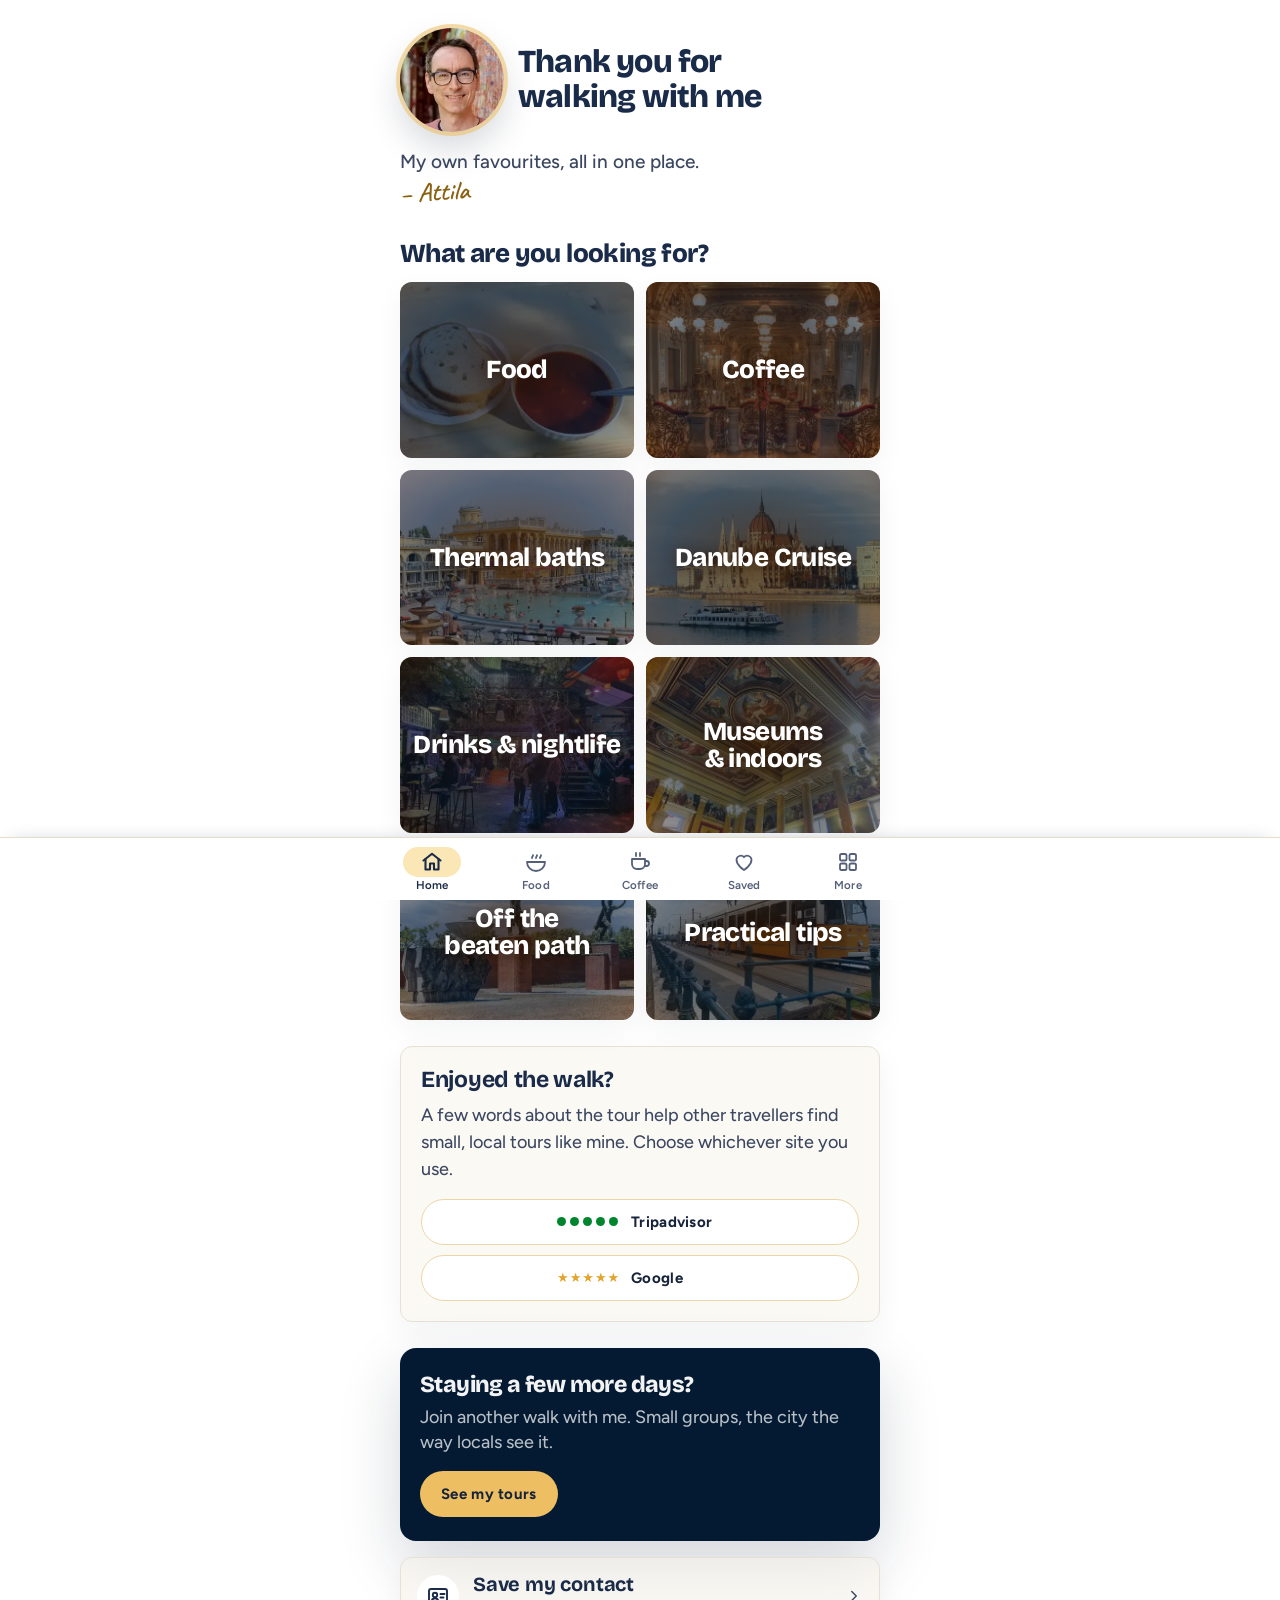
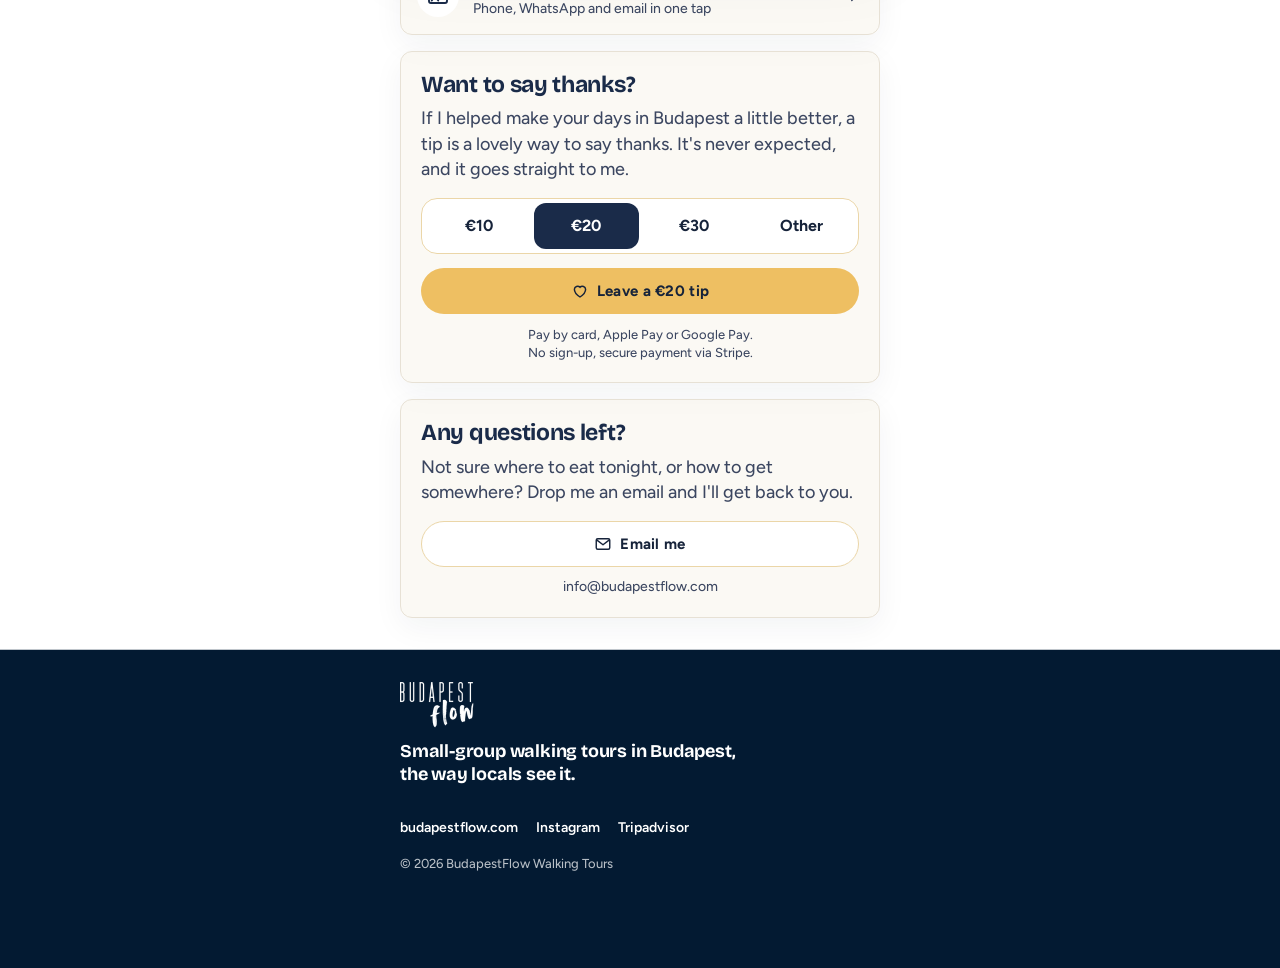
==== commit 4874bd90: "Change accent yellow to #EEBF62 Co-Authored-By: Claude Sonnet 5.5 <noreply@anthropic.com>" ====
--- a/index.html
+++ b/index.html
@@ -12,7 +12,7 @@
 <link rel="preload" href="images/attila.webp" as="image" fetchpriority="high">
 <link rel="preload" href="images/cat-food.webp" as="image" fetchpriority="high">
 <link rel="preload" href="images/cat-coffee.webp" as="image">
-<style>@font-face{font-family:Figtree;font-style:normal;font-weight:400 800;font-display:swap;src:url(fonts/figtree-latin.woff2) format("woff2");unicode-range:U+0000-00FF,U+0131,U+0152-0153,U+02BB-02BC,U+02C6,U+02DA,U+02DC,U+0304,U+0308,U+0329,U+2000-206F,U+20AC,U+2122,U+2191,U+2193,U+2212,U+2215,U+FEFF,U+FFFD}@font-face{font-family:Figtree;font-style:normal;font-weight:400 800;font-display:swap;src:url(fonts/figtree-latin-ext.woff2) format("woff2");unicode-range:U+0100-02BA,U+02BD-02C5,U+02C7-02CC,U+02CE-02D7,U+02DD-02FF,U+0304,U+0308,U+0329,U+1D00-1DBF,U+1E00-1E9F,U+1EF2-1EFF,U+2020,U+20A0-20AB,U+20AD-20C0,U+2113,U+2C60-2C7F,U+A720-A7FF}@font-face{font-family:Bricolage Grotesque;font-style:normal;font-weight:600 800;font-display:swap;src:url(fonts/bricolage-latin.woff2) format("woff2");unicode-range:U+0000-00FF,U+0131,U+0152-0153,U+02BB-02BC,U+02C6,U+02DA,U+02DC,U+0304,U+0308,U+0329,U+2000-206F,U+20AC,U+2122,U+2191,U+2193,U+2212,U+2215,U+FEFF,U+FFFD}@font-face{font-family:Bricolage Grotesque;font-style:normal;font-weight:600 800;font-display:swap;src:url(fonts/bricolage-latin-ext.woff2) format("woff2");unicode-range:U+0100-02BA,U+02BD-02C5,U+02C7-02CC,U+02CE-02D7,U+02DD-02FF,U+0304,U+0308,U+0329,U+1D00-1DBF,U+1E00-1E9F,U+1EF2-1EFF,U+2020,U+20A0-20AB,U+20AD-20C0,U+2113,U+2C60-2C7F,U+A720-A7FF}@font-face{font-family:Figtree Fallback;src:local("Arial"),local("Helvetica"),local("Roboto");size-adjust:100.7%;ascent-override:94.4%;descent-override:24.8%;line-gap-override:0%}@font-face{font-family:Bricolage Fallback;src:local("Arial Bold"),local("Arial"),local("Helvetica"),local("Roboto");font-weight:700 800;size-adjust:101.8%;ascent-override:91.4%;descent-override:26.5%;line-gap-override:0%}:root{--surface-paper: #FFFFFF;--surface-cream:#F7F3EA82;--cream-line: #E7E1D5;--surface-card: #FFFFFF; --panel-bg: #031A32; --panel-text: #B8BFC6; --panel-heading: #F3F3F3;--line: #E6DDCB;--tint-ochre: #FBF1DC;--tint-ochre-line: #EBD6A8;--tint-ochre-hover: #F6E4BC;--heading: #1A2B49;--ink: #16233A;--ink-muted: #3B4660;--yellow: #F4B942;--yellow-hover: #E2A42C;--on-yellow: #16233A;--ochre-text: #8A6212;--navy-deep: #031A32;--navy-deep-mid: #0C2A4A;--on-dark: #FFFFFF;--on-dark-muted: #B8BFC6;--tripadvisor-green: #00852F;--focus-ring: #16233A;--focus-ring-on-dark: #F4B942;--shadow-card: 0 10px 30px rgba(22, 35, 58, .05);--shadow-panel: 0 24px 60px rgba(22, 35, 58, .18);--shadow-photo: 0 16px 34px rgba(22, 35, 58, .18);--radius-sm: 6px;--radius-md: 12px;--radius-lg: 16px;--radius-pill: 999px;--font-display: "Bricolage Grotesque", "Bricolage Fallback", system-ui, -apple-system, "Segoe UI", sans-serif;--font-text: Figtree, "Figtree Fallback", system-ui, -apple-system, "Segoe UI", sans-serif;--font-hand: Caveat, "Segoe Print", "Bradley Hand", cursive;--logo-filter: none;--page-pad: 20px;box-sizing:border-box;padding-top:env(safe-area-inset-top,0px);padding-bottom:env(safe-area-inset-bottom,0px)}@media(prefers-color-scheme:dark){:root:not([data-theme=light]){--surface-paper: #031A32;--surface-cream: #0C2A4A;--cream-line: #1E3D60;--surface-card: #102F52;--line: #1E3D60;--tint-ochre: #1A3350;--tint-ochre-line: #3A5270;--tint-ochre-hover: #22405F;--heading: #FFFFFF;--ink: #FFFFFF;--ink-muted: #B8BFC6;--ochre-text: #F4B942;--navy-deep: #01101F;--navy-deep-mid: #062038;--focus-ring: #F4B942;--panel-bg: #01101F; --panel-text: #B8BFC6; --panel-heading: #F3F3F3; --shadow-card: none;--logo-filter: invert(1)}}:root[data-theme=dark]{--surface-paper: #031A32;--surface-cream: #0C2A4A;--cream-line: #1E3D60;--surface-card: #102F52;--line: #1E3D60;--tint-ochre: #1A3350;--tint-ochre-line: #3A5270;--tint-ochre-hover: #22405F;--heading: #FFFFFF;--ink: #FFFFFF;--ink-muted: #B8BFC6;--ochre-text: #F4B942;--navy-deep: #01101F;--navy-deep-mid: #062038;--focus-ring: #F4B942;--panel-bg: #01101F; --panel-text: #B8BFC6; --panel-heading: #F3F3F3; --shadow-card: none;--logo-filter: invert(1)}*,*:before,*:after{box-sizing:inherit}details,details *,details *:before,details *:after{box-sizing:border-box}html{scroll-padding-bottom:calc(var(--tabbar-h, 62px) + env(safe-area-inset-bottom,0px) + 16px);scroll-padding-top:calc(env(safe-area-inset-top,0px) + 72px);-webkit-text-size-adjust:100%}body{margin:0;background:var(--surface-paper);color:var(--ink-muted);font:450 18px/1.55 var(--font-text);-webkit-font-smoothing:antialiased}p{line-height:1.4}img{max-width:100%;display:block}a{color:inherit}button{font:inherit;color:inherit}:focus-visible{outline:2px solid var(--focus-ring);outline-offset:2px}.icon{width:24px;height:24px;fill:none;stroke:currentColor;stroke-width:1.9;stroke-linecap:round;stroke-linejoin:round;flex:none}.app{max-width:520px;margin:0 auto;min-height:100vh;min-height:100dvh;display:flex;flex-direction:column}.app>main{flex:1 0 auto}.pad{padding-left:var(--page-pad);padding-right:var(--page-pad)}.brandbar{display:flex;align-items:center;justify-content:space-between;padding-top:calc(env(safe-area-inset-top,0px) + 12px);padding-bottom:12px;margin-top:calc(-1*env(safe-area-inset-top,0px))}.brandbar,.topbar{border-image:linear-gradient(to top,var(--line) 1px,var(--surface-card) 1px) fill 0 / 0 / 0 100vmax;box-shadow:0 6px 16px -14px #16233a59}.brandbar a.logo{display:inline-block;line-height:0}.brandbar img{height:34px;width:auto;filter:var(--logo-filter)}.brandbar .site{font-size:14px;font-weight:600;color:var(--ink-muted);text-decoration:none}.sig{display:flex;align-items:baseline;flex-wrap:wrap;gap:2px 8px;margin-top:6px}.sig .hand{margin-top:0}.hero{display:grid;grid-template-columns:auto 1fr;gap:14px;align-items:start;padding-top:18px;padding-bottom:8px}.portrait{width:104px;height:104px;border-radius:50%;background:var(--surface-cream);box-shadow:0 0 0 4px #f4b9428c,var(--shadow-photo);display:grid;place-items:center;overflow:hidden;font:800 24px/1 var(--font-display);color:var(--heading);letter-spacing:-.5px}.portrait img{width:100%;height:100%;object-fit:cover}.hero h1{margin:0;align-self:center;font:800 clamp(20px,calc((100vw - 158px) / 7.8),32px)/1.08 var(--font-display);letter-spacing:-.8px;color:var(--heading)}.hero-text{grid-column:1 / -1}.no-header .hero{padding-top:28px}.hero .lead{margin:2px 0 0;font-size:clamp(16px,5.2vw,19px);line-height:1.45;font-weight:500}.hand{height:20px;width:auto;color:var(--ochre-text);display:inline-block;transform:rotate(-3deg);margin:6px 0 0 2px;overflow:visible}.near{margin-top:18px;background:var(--tint-ochre);border:1px solid var(--tint-ochre-line);border-radius:var(--radius-lg);padding:18px 16px 8px}.eyebrow{font:700 12px/1.3 var(--font-text);letter-spacing:1.5px;text-transform:uppercase;color:var(--ochre-text);margin:0}h1,h2{text-wrap:balance}.near h2{margin:4px 0 8px;font:700 23px/1.15 var(--font-display);color:var(--heading);letter-spacing:-.3px}.section-head{margin:30px 0 14px}.section-head h2{margin:0;font:800 26px/1.1 var(--font-display);letter-spacing:-.6px;color:var(--heading)}.grid{display:grid;grid-template-columns:1fr 1fr;gap:12px}.tile{position:relative;display:block;aspect-ratio:4 / 3;padding:0;overflow:hidden;cursor:pointer;text-align:left;border:0;border-radius:var(--radius-md);box-shadow:var(--shadow-card);background:var(--surface-cream);outline-offset:3px;transition:transform .15s ease}.tile:active{transform:scale(.975)}.tile-img{position:absolute;inset:0;background:var(--img, linear-gradient(135deg, var(--c1), var(--c2)));background-size:cover;background-position:center;display:grid;place-items:center}.tile-img .icon{width:54px;height:54px;stroke-width:1.4;color:#ffffff8c;transform:translateY(-28px)}.tile:after{content:"";position:absolute;inset:0;pointer-events:none;background:linear-gradient(to top,#031a32e6,#031a3280 45%,#031a3200 78%)}.tile-label{position:absolute;left:12px;right:12px;bottom:11px;z-index:1;font:800 clamp(20px,6vw,26px)/1.05 var(--font-display);letter-spacing:-.6px;color:#fff;text-shadow:0 2px 12px rgba(3,26,50,.6);text-wrap:balance}.tile-ph{position:absolute;top:8px;right:8px;z-index:1;font:700 9.5px/1 var(--font-text);letter-spacing:1px;text-transform:uppercase;color:#fffc;border:1px solid rgba(255,255,255,.45);border-radius:5px;padding:4px 6px}.labels-center .tile:after{background:radial-gradient(ellipse at 50% 50%,#2e180ab8,#04172b94 60%,#2e180a6b)}.labels-center .tile-label{inset:0;display:grid;place-items:center;padding:10px 12px;text-align:center;text-shadow:0 2px 14px rgba(40,20,8,.75)}.labels-center .tile-img .icon{display:none}.more{list-style:none;margin:18px 0 0;padding:0;border-top:1px solid var(--line)}.more button{width:100%;display:flex;align-items:center;gap:14px;padding:14px 2px;background:none;border:0;border-bottom:1px solid var(--line);cursor:pointer;text-align:left;color:var(--ink);font-weight:600;font-size:16px}.more button .icon:first-child{color:var(--ochre-text)}.more button .grow{flex:1}.more button .icon:last-child{width:18px;height:18px;color:var(--ink-muted)}.btn{display:inline-flex;align-items:center;justify-content:center;gap:8px;font:700 15px/1.2 var(--font-text);letter-spacing:.3px;padding:12px 20px;min-height:46px;border-radius:var(--radius-pill);border:1.5px solid transparent;text-decoration:none;cursor:pointer}.btn .icon{width:18px;height:18px}.btn-primary{background:var(--yellow);color:var(--on-yellow)}.btn-secondary{background:var(--surface-card);border-color:var(--tint-ochre-line);color:var(--ink)}.btn-row{display:flex;flex-wrap:wrap;gap:10px}.tools{display:grid;grid-template-columns:1fr;gap:10px;margin-top:26px}.tools .btn{width:100%;white-space:nowrap}.review{margin-top:26px;background:var(--surface-cream);border:1px solid var(--cream-line);border-radius:var(--radius-md);box-shadow:var(--shadow-card);padding:20px}.review h2{margin:0 0 8px;font:700 23px/1.15 var(--font-display);letter-spacing:-.3px;color:var(--heading)}.review p{margin:0 0 16px;font-size:18px;line-height:1.5}.review .btn-row{display:grid;grid-template-columns:1fr;gap:10px}.review .btn{width:100%;gap:10px;white-space:nowrap}.ta-dots{display:inline-flex;gap:3px}.ta-dots i{width:8px;height:8px;border-radius:50%;background:var(--tripadvisor-green);display:block}.g-stars{color:var(--yellow-hover);letter-spacing:1px;font-size:13px}.review .ta-dots,.review .g-stars{width:64px;display:inline-flex;justify-content:flex-start;align-items:center;flex:none}.review .ta-dots{gap:4px}.review .ta-dots i{width:9px;height:9px}.review .rv-label{width:92px;text-align:left}.panel{margin-top:26px;background:var(--panel-bg);color:var(--panel-text);border-radius:var(--radius-lg);box-shadow:var(--shadow-panel);padding:24px 20px}.panel h2{margin:0 0 8px;font:800 23px/1.1 var(--font-display);letter-spacing:-.6px;color:var(--panel-heading)}.panel p{margin:0 0 16px}.panel .panel .panel :focus-visible{outline-color:var(--focus-ring-on-dark)}footer{margin-top:0;background:var(--navy-deep);color:var(--on-dark-muted);font-size:14px;padding-top:32px;padding-bottom:calc(env(safe-area-inset-bottom,0px) + 32px);margin-bottom:calc(-1*env(safe-area-inset-bottom,0px));box-shadow:0 0 0 100vmax var(--navy-deep);clip-path:inset(0 -100vmax -100vmax)}footer img{height:46px;width:auto;filter:invert(1);margin-bottom:12px}footer .tagline{margin:0 0 18px;color:var(--on-dark);font:700 18px/1.3 var(--font-display);letter-spacing:-.2px;max-width:30ch}footer nav{display:flex;flex-wrap:wrap;gap:0 18px;margin-bottom:4px}footer nav a{color:var(--on-dark);text-decoration:none;font-weight:600;padding:12px 0}footer small{display:block;font-size:13px}footer :focus-visible{outline-color:var(--focus-ring-on-dark)}.topbar{position:sticky;top:0;z-index:5;background:var(--surface-paper);padding-top:calc(env(safe-area-inset-top,0px) + 10px);padding-bottom:10px;margin-top:calc(-1*env(safe-area-inset-top,0px));display:flex;align-items:center;gap:12px}.back{width:42px;height:42px;border-radius:50%;border:1px solid var(--line);background:var(--surface-card);display:grid;place-items:center;cursor:pointer;color:var(--ink);flex:none}.back-pill{flex:none;display:inline-flex;align-items:center;gap:2px;height:42px;padding:0 16px 0 10px;border-radius:999px;border:1px solid var(--line);background:var(--surface-card);color:var(--ink);cursor:pointer;font:700 15px/1 var(--font-text)}.back-pill .icon{width:20px;height:20px;stroke-width:2.2}.topbar h1{margin:0;flex:1;min-width:0;font:800 23px/1.1 var(--font-display);letter-spacing:-.5px;color:var(--heading)}.topbar img{height:26px;width:auto;filter:var(--logo-filter)}.intro{margin:16px 0 12px;font-size:19px;line-height:1.5;font-weight:500}.filters{display:flex;gap:8px;overflow-x:auto;padding:2px 2px 6px;margin:0 -2px 4px;scrollbar-width:none}.filters::-webkit-scrollbar{display:none}.chip{flex:none;padding:8px 14px;border-radius:var(--radius-pill);border:1px solid var(--line);background:var(--surface-card);color:var(--ink);cursor:pointer;font-size:14px;font-weight:600}.chip[aria-pressed=true]{background:var(--ink);border-color:var(--ink);color:var(--surface-paper)}.chip-fav{display:inline-flex;align-items:center;gap:7px}.chip-fav .icon{width:16px;height:16px;color:var(--yellow-hover);stroke-width:2}.chip-fav[aria-pressed=true] .icon{color:var(--yellow);fill:var(--yellow)}.group-title{margin:28px 0 4px;font-size:15px;letter-spacing:1.4px}.card{background:var(--surface-cream);border:1px solid var(--cream-line);border-radius:var(--radius-md);box-shadow:var(--shadow-card);margin:20px 0;transition:border-color .15s ease}.card .head{padding:18px 18px 14px;display:grid;grid-template-columns:1fr auto auto;gap:10px 12px}.card .name{margin:0;font:700 22px/1.2 var(--font-display);letter-spacing:-.3px;color:var(--heading)}.pick{display:inline-block;vertical-align:3px;margin-left:6px;font:700 10.5px/1 var(--font-text);letter-spacing:1.2px;text-transform:uppercase;padding:5px 8px;border-radius:var(--radius-sm);background:var(--yellow);color:var(--on-yellow)}.card .price{grid-column:2;grid-row:1;font-weight:700;color:var(--ink);font-size:15px;letter-spacing:1px;padding-top:3px}.card .price b{color:var(--cream-line);font-weight:700}.card .why{grid-column:1 / -1;margin:0;font-size:18px;line-height:1.55}.card .meta{grid-column:1 / -1;display:flex;align-items:center;gap:14px;flex-wrap:wrap;font-size:14px}.near-to{display:inline-flex;align-items:center;gap:6px;color:var(--ink);font-weight:500}.near-to .icon{width:16px;height:16px;color:var(--ochre-text);stroke-width:2.2}.tags{grid-column:1 / -1;display:flex;flex-wrap:wrap;gap:8px;margin-top:2px}.tag{display:inline-flex;align-items:center;gap:5px;font:600 11px/1 var(--font-text);letter-spacing:1px;text-transform:uppercase;padding:7px 10px;border-radius:7px;border:1px solid var(--cream-line);background:var(--surface-card);color:var(--ink-muted)}.tag.best{border-color:var(--tint-ochre-line);background:var(--tint-ochre);color:var(--ochre-text)}.tag .icon{width:13px;height:13px;stroke-width:2.4}.card .body{padding:14px 18px 18px;border-top:1px solid var(--cream-line)}.card .body .btn-row{display:grid;grid-template-columns:repeat(auto-fit,minmax(0,1fr));gap:12px}.card .body .btn{padding-left:10px;padding-right:10px;white-space:nowrap;gap:6px}.card .body .btn-row .btn+.btn{white-space:normal;line-height:1.15;text-align:center}.card .body .btn-row{container-type:inline-size}.card .body .btn-row.has-cta{grid-template-columns:auto minmax(0,1fr)}@container (max-width: 300px){.btn-row.has-cta .btn+.btn .icon{display:none}}.facts{list-style:none;padding:0;margin:0 0 16px}.facts li{display:flex;gap:10px;margin:0 0 10px;color:var(--ink);line-height:1.5}.facts li:last-child{margin-bottom:0}.facts li strong{font-weight:700}.facts .icon{width:18px;height:18px;margin-top:3px;color:var(--ochre-text);stroke-width:2.5}.tipcard{background:var(--surface-cream);border:1px solid var(--cream-line);border-radius:var(--radius-md);padding:16px;margin:12px 0;box-shadow:var(--shadow-card)}.tipcard .btn{margin-top:14px;width:100%}.tipcard h3{margin:0 0 6px;font:700 21px/1.2 var(--font-display);color:var(--heading)}.tipcard p{margin:0}.tipcard.avoid{background:var(--surface-card);border-color:var(--tint-ochre-line);box-shadow:inset 4px 0 #d0443a,var(--shadow-card);padding-left:20px}.tag-avoid .icon{width:13px;height:13px;stroke-width:2.4}.tag-avoid{display:inline-flex;align-items:center;gap:5px;font:700 10.5px/1 var(--font-text);letter-spacing:1.2px;text-transform:uppercase;padding:5px 8px;border-radius:var(--radius-sm);border:1px solid #D0443A;color:#b42318;background:#fdeeec;margin-bottom:8px}.empty{padding:18px 0;font-size:18px}.empty button{background:none;border:0;padding:0;color:var(--ochre-text);font-weight:700;cursor:pointer;text-decoration:underline}.contact{margin-top:16px;display:flex;align-items:center;gap:14px;padding:14px 16px;text-decoration:none;color:var(--ink);background:var(--surface-cream);border:1px solid var(--cream-line);border-radius:var(--radius-md);box-shadow:var(--shadow-card)}.contact:active{border-color:var(--yellow)}.contact .grow{flex:1;display:flex;flex-direction:column;gap:2px}.contact strong{font:700 20px/1.2 var(--font-display);letter-spacing:-.2px;color:var(--heading)}.contact .grow span{font-size:14px;color:var(--ink-muted)}.contact-ico{width:42px;height:42px;border-radius:50%;background:var(--surface-card);display:grid;place-items:center;color:var(--heading);flex:none}.contact>.icon:last-child{width:18px;height:18px;color:var(--ink-muted)}.tipping{margin-top:16px;margin-bottom:0;padding:20px;background:var(--surface-cream);border:1px solid var(--cream-line);border-radius:var(--radius-md);box-shadow:var(--shadow-card)}.tipping h2{margin:0 0 8px;font:700 23px/1.15 var(--font-display);letter-spacing:-.3px;color:var(--heading)}.tipping p{margin:0 0 16px;text-wrap:pretty}.nb{white-space:nowrap}.tipping .btn{width:100%}.tip-seg{display:grid;grid-template-columns:repeat(4,1fr);gap:2px;margin:0 0 14px;padding:4px;min-inline-size:0;background:var(--surface-card);border:1.5px solid var(--tint-ochre-line);border-radius:16px}.tip-opt{position:relative;display:block;cursor:pointer}.tip-opt input{position:absolute;inset:0;width:100%;height:100%;margin:0;opacity:0;cursor:pointer}.tip-opt span{display:flex;align-items:center;justify-content:center;min-height:46px;border-radius:12px;font:700 16px/1 var(--font-text);color:var(--ink);transition:background-color .12s ease,color .12s ease}.tip-opt input:checked+span{background:var(--heading);color:#fff}.tip-opt input:focus-visible+span{outline:2px solid var(--focus-ring);outline-offset:2px}.tip-opt:active input:not(:checked)+span{background:var(--tint-ochre-hover)}.tipping .tip-note{text-wrap:balance;margin:12px 0 0;font-size:13px;color:var(--ink-muted);text-align:center}.ask{margin-top:16px;padding:20px;background:var(--surface-cream);border:1px solid var(--cream-line);border-radius:var(--radius-md);box-shadow:var(--shadow-card)}.ask h2{margin:0 0 8px;font:700 23px/1.15 var(--font-display);letter-spacing:-.3px;color:var(--heading)}.ask p{margin:0 0 16px}.ask .btn{width:100%}.ask .ask-addr{margin:10px 0 0;text-align:center;font-size:14px;color:var(--ink-muted);user-select:all}main.pad{padding-bottom:32px}h1[tabindex="-1"]:focus{outline:none}.sr{position:absolute;width:1px;height:1px;overflow:hidden;clip:rect(0 0 0 0);white-space:nowrap}.proto{text-align:center;font-size:12px;color:var(--on-dark-muted);opacity:.8;margin-top:12px}@media(hover:hover)and (pointer:fine){.tile:hover{box-shadow:0 0 0 2px var(--yellow),var(--shadow-card)}.card:hover,.back:hover,.contact:hover,.tipping:hover{border-color:var(--yellow)}.more button:hover .grow,.brandbar .site:hover{color:var(--ochre-text)}.btn-primary:hover{background:var(--yellow-hover)}.btn-secondary:hover{background:var(--tint-ochre-hover)}footer nav a:hover{color:var(--yellow)}}.btn-primary:active{background:var(--yellow-hover)}.btn-secondary:active,.back:active,.back-pill:active,.chip:active,.sheet-row:active{background:var(--tint-ochre-hover)}html,a,button,[role=button],label{-webkit-tap-highlight-color:transparent}.toast{position:fixed;left:50%;bottom:calc(20px + env(safe-area-inset-bottom,0px));z-index:50;transform:translate(-50%,12px);opacity:0;pointer-events:none;display:flex;align-items:center;gap:8px;padding:11px 16px;border-radius:999px;width:max-content;max-width:calc(100vw - 32px);background:var(--navy-deep);color:#fff;font-weight:600;font-size:15px;box-shadow:0 8px 24px #031a3240;transition:opacity .2s ease,transform .2s ease}.toast.show{opacity:1;transform:translate(-50%)}.toast:before{content:"\2713";color:var(--yellow);font-weight:800}.save{grid-column:3;grid-row:1;width:40px;height:40px;margin:-9px -10px -9px -2px;padding:0;display:grid;place-items:center;background:none;border:0;border-radius:50%;cursor:pointer;color:var(--ink-muted);-webkit-tap-highlight-color:transparent}.save .icon{transition:transform .15s ease}.save:active .icon{transform:scale(.82)}.save[aria-pressed=true]{color:#d0443a}.save[aria-pressed=true] .icon{fill:#d0443a}.tab-ico{position:relative;display:inline-flex}.badge{position:absolute;top:-5px;right:2px;min-width:17px;height:17px;padding:0 4px;box-sizing:border-box;border-radius:9px;background:var(--yellow);color:var(--heading);font:700 10.5px/17px var(--font-text);text-align:center}.saved-empty{text-align:center;padding:56px 12px 24px}.saved-empty .icon{width:44px;height:44px;color:var(--cream-line);stroke-width:1.6;margin-bottom:10px}.saved-empty h2{margin:0 0 6px;font:700 23px/1.15 var(--font-display);color:var(--heading)}.saved-empty p{margin:0 0 20px;color:var(--ink-muted)}.list-btn{width:100%;margin:4px 0 6px}.saved-note{margin:22px 0 0;text-align:center;font-size:13px;color:var(--ink-muted)}.sheet-backdrop{position:fixed;inset:0;z-index:42;background:#031a3266;opacity:0;visibility:hidden;transition:opacity .2s ease,visibility .2s}.sheet-backdrop.open{opacity:1;visibility:visible}.sheet{position:fixed;left:0;right:0;bottom:calc(var(--tabbar-h) + env(safe-area-inset-bottom,0px));z-index:43;max-width:520px;margin:0 auto;box-sizing:border-box;padding:16px 14px 10px;max-height:calc(100dvh - var(--tabbar-h) - env(safe-area-inset-bottom,0px) - 80px);overflow-y:auto;background:var(--surface-card);border-radius:22px 22px 0 0;box-shadow:0 -12px 32px -14px #031a3266;transform:translateY(16px);opacity:0;visibility:hidden;transition:transform .2s ease,opacity .2s ease,visibility .2s}.sheet.open{transform:none;opacity:1;visibility:visible}.sheet h2{margin:0 6px 8px;font:700 12px/1.3 var(--font-text);letter-spacing:1.5px;text-transform:uppercase;color:var(--ochre-text)}.sheet ul{list-style:none;margin:0;padding:0}.sheet-row{display:flex;align-items:center;gap:14px;min-height:56px;padding:6px 8px;border-radius:14px;text-decoration:none;color:var(--heading);font:700 17px/1.2 var(--font-display)}.sheet-row .icon:last-child{margin-left:auto;width:18px;height:18px;color:#6a7388}.sheet-row.on{background:#fbe6b5}.sheet-thumb{flex:none;width:44px;height:44px;border-radius:12px;background-size:cover;background-position:center}body.sheet-open{overflow:hidden}:root{--tabbar-h: 62px}.tabbar{position:fixed;left:0;right:0;bottom:0;z-index:44;background:var(--surface-card);border-top:1px solid var(--line);box-shadow:0 -6px 18px -12px #16233a4d;padding-bottom:env(safe-area-inset-bottom,0px)}.tabbar-inner{max-width:520px;margin:0 auto;display:grid;grid-template-columns:repeat(auto-fit,minmax(0,1fr));height:var(--tabbar-h)}.tab{display:flex;flex-direction:column;align-items:center;justify-content:center;gap:3px;color:#556078;text-decoration:none;font:600 11.5px/1 var(--font-text);letter-spacing:.1px;-webkit-tap-highlight-color:transparent;position:relative;background:none;border:0;padding:0;cursor:pointer;appearance:none}.tab .tab-ico{width:58px;height:30px;align-items:center;justify-content:center;border-radius:15px;transition:background-color .15s ease}.tab .icon{width:24px;height:24px;stroke-width:1.8}.tab.on{color:var(--heading)}.tab.on .tab-ico{background:#fbe6b5}.tab.on .icon{color:var(--heading);stroke-width:2.1}.tab:focus-visible{outline-offset:-4px}.has-tabbar .app{padding-bottom:var(--tabbar-h);min-height:calc(100dvh - var(--tabbar-h))}.has-tabbar footer{margin-bottom:0;padding-bottom:32px}.has-tabbar .toast{bottom:calc(var(--tabbar-h) + 16px + env(safe-area-inset-bottom,0px))}@media(hover:hover){.tab:hover{color:var(--heading)}}@media(prefers-reduced-motion:reduce){*{transition:none!important}}</style>
+<style>@font-face{font-family:Figtree;font-style:normal;font-weight:400 800;font-display:swap;src:url(fonts/figtree-latin.woff2) format("woff2");unicode-range:U+0000-00FF,U+0131,U+0152-0153,U+02BB-02BC,U+02C6,U+02DA,U+02DC,U+0304,U+0308,U+0329,U+2000-206F,U+20AC,U+2122,U+2191,U+2193,U+2212,U+2215,U+FEFF,U+FFFD}@font-face{font-family:Figtree;font-style:normal;font-weight:400 800;font-display:swap;src:url(fonts/figtree-latin-ext.woff2) format("woff2");unicode-range:U+0100-02BA,U+02BD-02C5,U+02C7-02CC,U+02CE-02D7,U+02DD-02FF,U+0304,U+0308,U+0329,U+1D00-1DBF,U+1E00-1E9F,U+1EF2-1EFF,U+2020,U+20A0-20AB,U+20AD-20C0,U+2113,U+2C60-2C7F,U+A720-A7FF}@font-face{font-family:Bricolage Grotesque;font-style:normal;font-weight:600 800;font-display:swap;src:url(fonts/bricolage-latin.woff2) format("woff2");unicode-range:U+0000-00FF,U+0131,U+0152-0153,U+02BB-02BC,U+02C6,U+02DA,U+02DC,U+0304,U+0308,U+0329,U+2000-206F,U+20AC,U+2122,U+2191,U+2193,U+2212,U+2215,U+FEFF,U+FFFD}@font-face{font-family:Bricolage Grotesque;font-style:normal;font-weight:600 800;font-display:swap;src:url(fonts/bricolage-latin-ext.woff2) format("woff2");unicode-range:U+0100-02BA,U+02BD-02C5,U+02C7-02CC,U+02CE-02D7,U+02DD-02FF,U+0304,U+0308,U+0329,U+1D00-1DBF,U+1E00-1E9F,U+1EF2-1EFF,U+2020,U+20A0-20AB,U+20AD-20C0,U+2113,U+2C60-2C7F,U+A720-A7FF}@font-face{font-family:Figtree Fallback;src:local("Arial"),local("Helvetica"),local("Roboto");size-adjust:100.7%;ascent-override:94.4%;descent-override:24.8%;line-gap-override:0%}@font-face{font-family:Bricolage Fallback;src:local("Arial Bold"),local("Arial"),local("Helvetica"),local("Roboto");font-weight:700 800;size-adjust:101.8%;ascent-override:91.4%;descent-override:26.5%;line-gap-override:0%}:root{--surface-paper: #FFFFFF;--surface-cream:#F7F3EA82;--cream-line: #E7E1D5;--surface-card: #FFFFFF; --panel-bg: #031A32; --panel-text: #B8BFC6; --panel-heading: #F3F3F3;--line: #E6DDCB;--tint-ochre: #FBF1DC;--tint-ochre-line: #EBD6A8;--tint-ochre-hover: #F6E4BC;--heading: #1A2B49;--ink: #16233A;--ink-muted: #3B4660;--yellow: #EEBF62;--yellow-hover: #E2A42C;--on-yellow: #16233A;--ochre-text: #8A6212;--navy-deep: #031A32;--navy-deep-mid: #0C2A4A;--on-dark: #FFFFFF;--on-dark-muted: #B8BFC6;--tripadvisor-green: #00852F;--focus-ring: #16233A;--focus-ring-on-dark: #EEBF62;--shadow-card: 0 10px 30px rgba(22, 35, 58, .05);--shadow-panel: 0 24px 60px rgba(22, 35, 58, .18);--shadow-photo: 0 16px 34px rgba(22, 35, 58, .18);--radius-sm: 6px;--radius-md: 12px;--radius-lg: 16px;--radius-pill: 999px;--font-display: "Bricolage Grotesque", "Bricolage Fallback", system-ui, -apple-system, "Segoe UI", sans-serif;--font-text: Figtree, "Figtree Fallback", system-ui, -apple-system, "Segoe UI", sans-serif;--font-hand: Caveat, "Segoe Print", "Bradley Hand", cursive;--logo-filter: none;--page-pad: 20px;box-sizing:border-box;padding-top:env(safe-area-inset-top,0px);padding-bottom:env(safe-area-inset-bottom,0px)}@media(prefers-color-scheme:dark){:root:not([data-theme=light]){--surface-paper: #031A32;--surface-cream: #0C2A4A;--cream-line: #1E3D60;--surface-card: #102F52;--line: #1E3D60;--tint-ochre: #1A3350;--tint-ochre-line: #3A5270;--tint-ochre-hover: #22405F;--heading: #FFFFFF;--ink: #FFFFFF;--ink-muted: #B8BFC6;--ochre-text: #EEBF62;--navy-deep: #01101F;--navy-deep-mid: #062038;--focus-ring: #EEBF62;--panel-bg: #01101F; --panel-text: #B8BFC6; --panel-heading: #F3F3F3; --shadow-card: none;--logo-filter: invert(1)}}:root[data-theme=dark]{--surface-paper: #031A32;--surface-cream: #0C2A4A;--cream-line: #1E3D60;--surface-card: #102F52;--line: #1E3D60;--tint-ochre: #1A3350;--tint-ochre-line: #3A5270;--tint-ochre-hover: #22405F;--heading: #FFFFFF;--ink: #FFFFFF;--ink-muted: #B8BFC6;--ochre-text: #EEBF62;--navy-deep: #01101F;--navy-deep-mid: #062038;--focus-ring: #EEBF62;--panel-bg: #01101F; --panel-text: #B8BFC6; --panel-heading: #F3F3F3; --shadow-card: none;--logo-filter: invert(1)}*,*:before,*:after{box-sizing:inherit}details,details *,details *:before,details *:after{box-sizing:border-box}html{scroll-padding-bottom:calc(var(--tabbar-h, 62px) + env(safe-area-inset-bottom,0px) + 16px);scroll-padding-top:calc(env(safe-area-inset-top,0px) + 72px);-webkit-text-size-adjust:100%}body{margin:0;background:var(--surface-paper);color:var(--ink-muted);font:450 18px/1.55 var(--font-text);-webkit-font-smoothing:antialiased}p{line-height:1.4}img{max-width:100%;display:block}a{color:inherit}button{font:inherit;color:inherit}:focus-visible{outline:2px solid var(--focus-ring);outline-offset:2px}.icon{width:24px;height:24px;fill:none;stroke:currentColor;stroke-width:1.9;stroke-linecap:round;stroke-linejoin:round;flex:none}.app{max-width:520px;margin:0 auto;min-height:100vh;min-height:100dvh;display:flex;flex-direction:column}.app>main{flex:1 0 auto}.pad{padding-left:var(--page-pad);padding-right:var(--page-pad)}.brandbar{display:flex;align-items:center;justify-content:space-between;padding-top:calc(env(safe-area-inset-top,0px) + 12px);padding-bottom:12px;margin-top:calc(-1*env(safe-area-inset-top,0px))}.brandbar,.topbar{border-image:linear-gradient(to top,var(--line) 1px,var(--surface-card) 1px) fill 0 / 0 / 0 100vmax;box-shadow:0 6px 16px -14px #16233a59}.brandbar a.logo{display:inline-block;line-height:0}.brandbar img{height:34px;width:auto;filter:var(--logo-filter)}.brandbar .site{font-size:14px;font-weight:600;color:var(--ink-muted);text-decoration:none}.sig{display:flex;align-items:baseline;flex-wrap:wrap;gap:2px 8px;margin-top:6px}.sig .hand{margin-top:0}.hero{display:grid;grid-template-columns:auto 1fr;gap:14px;align-items:start;padding-top:18px;padding-bottom:8px}.portrait{width:104px;height:104px;border-radius:50%;background:var(--surface-cream);box-shadow:0 0 0 4px #EEBF628c,var(--shadow-photo);display:grid;place-items:center;overflow:hidden;font:800 24px/1 var(--font-display);color:var(--heading);letter-spacing:-.5px}.portrait img{width:100%;height:100%;object-fit:cover}.hero h1{margin:0;align-self:center;font:800 clamp(20px,calc((100vw - 158px) / 7.8),32px)/1.08 var(--font-display);letter-spacing:-.8px;color:var(--heading)}.hero-text{grid-column:1 / -1}.no-header .hero{padding-top:28px}.hero .lead{margin:2px 0 0;font-size:clamp(16px,5.2vw,19px);line-height:1.45;font-weight:500}.hand{height:20px;width:auto;color:var(--ochre-text);display:inline-block;transform:rotate(-3deg);margin:6px 0 0 2px;overflow:visible}.near{margin-top:18px;background:var(--tint-ochre);border:1px solid var(--tint-ochre-line);border-radius:var(--radius-lg);padding:18px 16px 8px}.eyebrow{font:700 12px/1.3 var(--font-text);letter-spacing:1.5px;text-transform:uppercase;color:var(--ochre-text);margin:0}h1,h2{text-wrap:balance}.near h2{margin:4px 0 8px;font:700 23px/1.15 var(--font-display);color:var(--heading);letter-spacing:-.3px}.section-head{margin:30px 0 14px}.section-head h2{margin:0;font:800 26px/1.1 var(--font-display);letter-spacing:-.6px;color:var(--heading)}.grid{display:grid;grid-template-columns:1fr 1fr;gap:12px}.tile{position:relative;display:block;aspect-ratio:4 / 3;padding:0;overflow:hidden;cursor:pointer;text-align:left;border:0;border-radius:var(--radius-md);box-shadow:var(--shadow-card);background:var(--surface-cream);outline-offset:3px;transition:transform .15s ease}.tile:active{transform:scale(.975)}.tile-img{position:absolute;inset:0;background:var(--img, linear-gradient(135deg, var(--c1), var(--c2)));background-size:cover;background-position:center;display:grid;place-items:center}.tile-img .icon{width:54px;height:54px;stroke-width:1.4;color:#ffffff8c;transform:translateY(-28px)}.tile:after{content:"";position:absolute;inset:0;pointer-events:none;background:linear-gradient(to top,#031a32e6,#031a3280 45%,#031a3200 78%)}.tile-label{position:absolute;left:12px;right:12px;bottom:11px;z-index:1;font:800 clamp(20px,6vw,26px)/1.05 var(--font-display);letter-spacing:-.6px;color:#fff;text-shadow:0 2px 12px rgba(3,26,50,.6);text-wrap:balance}.tile-ph{position:absolute;top:8px;right:8px;z-index:1;font:700 9.5px/1 var(--font-text);letter-spacing:1px;text-transform:uppercase;color:#fffc;border:1px solid rgba(255,255,255,.45);border-radius:5px;padding:4px 6px}.labels-center .tile:after{background:radial-gradient(ellipse at 50% 50%,#2e180ab8,#04172b94 60%,#2e180a6b)}.labels-center .tile-label{inset:0;display:grid;place-items:center;padding:10px 12px;text-align:center;text-shadow:0 2px 14px rgba(40,20,8,.75)}.labels-center .tile-img .icon{display:none}.more{list-style:none;margin:18px 0 0;padding:0;border-top:1px solid var(--line)}.more button{width:100%;display:flex;align-items:center;gap:14px;padding:14px 2px;background:none;border:0;border-bottom:1px solid var(--line);cursor:pointer;text-align:left;color:var(--ink);font-weight:600;font-size:16px}.more button .icon:first-child{color:var(--ochre-text)}.more button .grow{flex:1}.more button .icon:last-child{width:18px;height:18px;color:var(--ink-muted)}.btn{display:inline-flex;align-items:center;justify-content:center;gap:8px;font:700 15px/1.2 var(--font-text);letter-spacing:.3px;padding:12px 20px;min-height:46px;border-radius:var(--radius-pill);border:1.5px solid transparent;text-decoration:none;cursor:pointer}.btn .icon{width:18px;height:18px}.btn-primary{background:var(--yellow);color:var(--on-yellow)}.btn-secondary{background:var(--surface-card);border-color:var(--tint-ochre-line);color:var(--ink)}.btn-row{display:flex;flex-wrap:wrap;gap:10px}.tools{display:grid;grid-template-columns:1fr;gap:10px;margin-top:26px}.tools .btn{width:100%;white-space:nowrap}.review{margin-top:26px;background:var(--surface-cream);border:1px solid var(--cream-line);border-radius:var(--radius-md);box-shadow:var(--shadow-card);padding:20px}.review h2{margin:0 0 8px;font:700 23px/1.15 var(--font-display);letter-spacing:-.3px;color:var(--heading)}.review p{margin:0 0 16px;font-size:18px;line-height:1.5}.review .btn-row{display:grid;grid-template-columns:1fr;gap:10px}.review .btn{width:100%;gap:10px;white-space:nowrap}.ta-dots{display:inline-flex;gap:3px}.ta-dots i{width:8px;height:8px;border-radius:50%;background:var(--tripadvisor-green);display:block}.g-stars{color:var(--yellow-hover);letter-spacing:1px;font-size:13px}.review .ta-dots,.review .g-stars{width:64px;display:inline-flex;justify-content:flex-start;align-items:center;flex:none}.review .ta-dots{gap:4px}.review .ta-dots i{width:9px;height:9px}.review .rv-label{width:92px;text-align:left}.panel{margin-top:26px;background:var(--panel-bg);color:var(--panel-text);border-radius:var(--radius-lg);box-shadow:var(--shadow-panel);padding:24px 20px}.panel h2{margin:0 0 8px;font:800 23px/1.1 var(--font-display);letter-spacing:-.6px;color:var(--panel-heading)}.panel p{margin:0 0 16px}.panel .panel .panel :focus-visible{outline-color:var(--focus-ring-on-dark)}footer{margin-top:0;background:var(--navy-deep);color:var(--on-dark-muted);font-size:14px;padding-top:32px;padding-bottom:calc(env(safe-area-inset-bottom,0px) + 32px);margin-bottom:calc(-1*env(safe-area-inset-bottom,0px));box-shadow:0 0 0 100vmax var(--navy-deep);clip-path:inset(0 -100vmax -100vmax)}footer img{height:46px;width:auto;filter:invert(1);margin-bottom:12px}footer .tagline{margin:0 0 18px;color:var(--on-dark);font:700 18px/1.3 var(--font-display);letter-spacing:-.2px;max-width:30ch}footer nav{display:flex;flex-wrap:wrap;gap:0 18px;margin-bottom:4px}footer nav a{color:var(--on-dark);text-decoration:none;font-weight:600;padding:12px 0}footer small{display:block;font-size:13px}footer :focus-visible{outline-color:var(--focus-ring-on-dark)}.topbar{position:sticky;top:0;z-index:5;background:var(--surface-paper);padding-top:calc(env(safe-area-inset-top,0px) + 10px);padding-bottom:10px;margin-top:calc(-1*env(safe-area-inset-top,0px));display:flex;align-items:center;gap:12px}.back{width:42px;height:42px;border-radius:50%;border:1px solid var(--line);background:var(--surface-card);display:grid;place-items:center;cursor:pointer;color:var(--ink);flex:none}.back-pill{flex:none;display:inline-flex;align-items:center;gap:2px;height:42px;padding:0 16px 0 10px;border-radius:999px;border:1px solid var(--line);background:var(--surface-card);color:var(--ink);cursor:pointer;font:700 15px/1 var(--font-text)}.back-pill .icon{width:20px;height:20px;stroke-width:2.2}.topbar h1{margin:0;flex:1;min-width:0;font:800 23px/1.1 var(--font-display);letter-spacing:-.5px;color:var(--heading)}.topbar img{height:26px;width:auto;filter:var(--logo-filter)}.intro{margin:16px 0 12px;font-size:19px;line-height:1.5;font-weight:500}.filters{display:flex;gap:8px;overflow-x:auto;padding:2px 2px 6px;margin:0 -2px 4px;scrollbar-width:none}.filters::-webkit-scrollbar{display:none}.chip{flex:none;padding:8px 14px;border-radius:var(--radius-pill);border:1px solid var(--line);background:var(--surface-card);color:var(--ink);cursor:pointer;font-size:14px;font-weight:600}.chip[aria-pressed=true]{background:var(--ink);border-color:var(--ink);color:var(--surface-paper)}.chip-fav{display:inline-flex;align-items:center;gap:7px}.chip-fav .icon{width:16px;height:16px;color:var(--yellow-hover);stroke-width:2}.chip-fav[aria-pressed=true] .icon{color:var(--yellow);fill:var(--yellow)}.group-title{margin:28px 0 4px;font-size:15px;letter-spacing:1.4px}.card{background:var(--surface-cream);border:1px solid var(--cream-line);border-radius:var(--radius-md);box-shadow:var(--shadow-card);margin:20px 0;transition:border-color .15s ease}.card .head{padding:18px 18px 14px;display:grid;grid-template-columns:1fr auto auto;gap:10px 12px}.card .name{margin:0;font:700 22px/1.2 var(--font-display);letter-spacing:-.3px;color:var(--heading)}.pick{display:inline-block;vertical-align:3px;margin-left:6px;font:700 10.5px/1 var(--font-text);letter-spacing:1.2px;text-transform:uppercase;padding:5px 8px;border-radius:var(--radius-sm);background:var(--yellow);color:var(--on-yellow)}.card .price{grid-column:2;grid-row:1;font-weight:700;color:var(--ink);font-size:15px;letter-spacing:1px;padding-top:3px}.card .price b{color:var(--cream-line);font-weight:700}.card .why{grid-column:1 / -1;margin:0;font-size:18px;line-height:1.55}.card .meta{grid-column:1 / -1;display:flex;align-items:center;gap:14px;flex-wrap:wrap;font-size:14px}.near-to{display:inline-flex;align-items:center;gap:6px;color:var(--ink);font-weight:500}.near-to .icon{width:16px;height:16px;color:var(--ochre-text);stroke-width:2.2}.tags{grid-column:1 / -1;display:flex;flex-wrap:wrap;gap:8px;margin-top:2px}.tag{display:inline-flex;align-items:center;gap:5px;font:600 11px/1 var(--font-text);letter-spacing:1px;text-transform:uppercase;padding:7px 10px;border-radius:7px;border:1px solid var(--cream-line);background:var(--surface-card);color:var(--ink-muted)}.tag.best{border-color:var(--tint-ochre-line);background:var(--tint-ochre);color:var(--ochre-text)}.tag .icon{width:13px;height:13px;stroke-width:2.4}.card .body{padding:14px 18px 18px;border-top:1px solid var(--cream-line)}.card .body .btn-row{display:grid;grid-template-columns:repeat(auto-fit,minmax(0,1fr));gap:12px}.card .body .btn{padding-left:10px;padding-right:10px;white-space:nowrap;gap:6px}.card .body .btn-row .btn+.btn{white-space:normal;line-height:1.15;text-align:center}.card .body .btn-row{container-type:inline-size}.card .body .btn-row.has-cta{grid-template-columns:auto minmax(0,1fr)}@container (max-width: 300px){.btn-row.has-cta .btn+.btn .icon{display:none}}.facts{list-style:none;padding:0;margin:0 0 16px}.facts li{display:flex;gap:10px;margin:0 0 10px;color:var(--ink);line-height:1.5}.facts li:last-child{margin-bottom:0}.facts li strong{font-weight:700}.facts .icon{width:18px;height:18px;margin-top:3px;color:var(--ochre-text);stroke-width:2.5}.tipcard{background:var(--surface-cream);border:1px solid var(--cream-line);border-radius:var(--radius-md);padding:16px;margin:12px 0;box-shadow:var(--shadow-card)}.tipcard .btn{margin-top:14px;width:100%}.tipcard h3{margin:0 0 6px;font:700 21px/1.2 var(--font-display);color:var(--heading)}.tipcard p{margin:0}.tipcard.avoid{background:var(--surface-card);border-color:var(--tint-ochre-line);box-shadow:inset 4px 0 #d0443a,var(--shadow-card);padding-left:20px}.tag-avoid .icon{width:13px;height:13px;stroke-width:2.4}.tag-avoid{display:inline-flex;align-items:center;gap:5px;font:700 10.5px/1 var(--font-text);letter-spacing:1.2px;text-transform:uppercase;padding:5px 8px;border-radius:var(--radius-sm);border:1px solid #D0443A;color:#b42318;background:#fdeeec;margin-bottom:8px}.empty{padding:18px 0;font-size:18px}.empty button{background:none;border:0;padding:0;color:var(--ochre-text);font-weight:700;cursor:pointer;text-decoration:underline}.contact{margin-top:16px;display:flex;align-items:center;gap:14px;padding:14px 16px;text-decoration:none;color:var(--ink);background:var(--surface-cream);border:1px solid var(--cream-line);border-radius:var(--radius-md);box-shadow:var(--shadow-card)}.contact:active{border-color:var(--yellow)}.contact .grow{flex:1;display:flex;flex-direction:column;gap:2px}.contact strong{font:700 20px/1.2 var(--font-display);letter-spacing:-.2px;color:var(--heading)}.contact .grow span{font-size:14px;color:var(--ink-muted)}.contact-ico{width:42px;height:42px;border-radius:50%;background:var(--surface-card);display:grid;place-items:center;color:var(--heading);flex:none}.contact>.icon:last-child{width:18px;height:18px;color:var(--ink-muted)}.tipping{margin-top:16px;margin-bottom:0;padding:20px;background:var(--surface-cream);border:1px solid var(--cream-line);border-radius:var(--radius-md);box-shadow:var(--shadow-card)}.tipping h2{margin:0 0 8px;font:700 23px/1.15 var(--font-display);letter-spacing:-.3px;color:var(--heading)}.tipping p{margin:0 0 16px;text-wrap:pretty}.nb{white-space:nowrap}.tipping .btn{width:100%}.tip-seg{display:grid;grid-template-columns:repeat(4,1fr);gap:2px;margin:0 0 14px;padding:4px;min-inline-size:0;background:var(--surface-card);border:1.5px solid var(--tint-ochre-line);border-radius:16px}.tip-opt{position:relative;display:block;cursor:pointer}.tip-opt input{position:absolute;inset:0;width:100%;height:100%;margin:0;opacity:0;cursor:pointer}.tip-opt span{display:flex;align-items:center;justify-content:center;min-height:46px;border-radius:12px;font:700 16px/1 var(--font-text);color:var(--ink);transition:background-color .12s ease,color .12s ease}.tip-opt input:checked+span{background:var(--heading);color:#fff}.tip-opt input:focus-visible+span{outline:2px solid var(--focus-ring);outline-offset:2px}.tip-opt:active input:not(:checked)+span{background:var(--tint-ochre-hover)}.tipping .tip-note{text-wrap:balance;margin:12px 0 0;font-size:13px;color:var(--ink-muted);text-align:center}.ask{margin-top:16px;padding:20px;background:var(--surface-cream);border:1px solid var(--cream-line);border-radius:var(--radius-md);box-shadow:var(--shadow-card)}.ask h2{margin:0 0 8px;font:700 23px/1.15 var(--font-display);letter-spacing:-.3px;color:var(--heading)}.ask p{margin:0 0 16px}.ask .btn{width:100%}.ask .ask-addr{margin:10px 0 0;text-align:center;font-size:14px;color:var(--ink-muted);user-select:all}main.pad{padding-bottom:32px}h1[tabindex="-1"]:focus{outline:none}.sr{position:absolute;width:1px;height:1px;overflow:hidden;clip:rect(0 0 0 0);white-space:nowrap}.proto{text-align:center;font-size:12px;color:var(--on-dark-muted);opacity:.8;margin-top:12px}@media(hover:hover)and (pointer:fine){.tile:hover{box-shadow:0 0 0 2px var(--yellow),var(--shadow-card)}.card:hover,.back:hover,.contact:hover,.tipping:hover{border-color:var(--yellow)}.more button:hover .grow,.brandbar .site:hover{color:var(--ochre-text)}.btn-primary:hover{background:var(--yellow-hover)}.btn-secondary:hover{background:var(--tint-ochre-hover)}footer nav a:hover{color:var(--yellow)}}.btn-primary:active{background:var(--yellow-hover)}.btn-secondary:active,.back:active,.back-pill:active,.chip:active,.sheet-row:active{background:var(--tint-ochre-hover)}html,a,button,[role=button],label{-webkit-tap-highlight-color:transparent}.toast{position:fixed;left:50%;bottom:calc(20px + env(safe-area-inset-bottom,0px));z-index:50;transform:translate(-50%,12px);opacity:0;pointer-events:none;display:flex;align-items:center;gap:8px;padding:11px 16px;border-radius:999px;width:max-content;max-width:calc(100vw - 32px);background:var(--navy-deep);color:#fff;font-weight:600;font-size:15px;box-shadow:0 8px 24px #031a3240;transition:opacity .2s ease,transform .2s ease}.toast.show{opacity:1;transform:translate(-50%)}.toast:before{content:"\2713";color:var(--yellow);font-weight:800}.save{grid-column:3;grid-row:1;width:40px;height:40px;margin:-9px -10px -9px -2px;padding:0;display:grid;place-items:center;background:none;border:0;border-radius:50%;cursor:pointer;color:var(--ink-muted);-webkit-tap-highlight-color:transparent}.save .icon{transition:transform .15s ease}.save:active .icon{transform:scale(.82)}.save[aria-pressed=true]{color:#d0443a}.save[aria-pressed=true] .icon{fill:#d0443a}.tab-ico{position:relative;display:inline-flex}.badge{position:absolute;top:-5px;right:2px;min-width:17px;height:17px;padding:0 4px;box-sizing:border-box;border-radius:9px;background:var(--yellow);color:var(--heading);font:700 10.5px/17px var(--font-text);text-align:center}.saved-empty{text-align:center;padding:56px 12px 24px}.saved-empty .icon{width:44px;height:44px;color:var(--cream-line);stroke-width:1.6;margin-bottom:10px}.saved-empty h2{margin:0 0 6px;font:700 23px/1.15 var(--font-display);color:var(--heading)}.saved-empty p{margin:0 0 20px;color:var(--ink-muted)}.list-btn{width:100%;margin:4px 0 6px}.saved-note{margin:22px 0 0;text-align:center;font-size:13px;color:var(--ink-muted)}.sheet-backdrop{position:fixed;inset:0;z-index:42;background:#031a3266;opacity:0;visibility:hidden;transition:opacity .2s ease,visibility .2s}.sheet-backdrop.open{opacity:1;visibility:visible}.sheet{position:fixed;left:0;right:0;bottom:calc(var(--tabbar-h) + env(safe-area-inset-bottom,0px));z-index:43;max-width:520px;margin:0 auto;box-sizing:border-box;padding:16px 14px 10px;max-height:calc(100dvh - var(--tabbar-h) - env(safe-area-inset-bottom,0px) - 80px);overflow-y:auto;background:var(--surface-card);border-radius:22px 22px 0 0;box-shadow:0 -12px 32px -14px #031a3266;transform:translateY(16px);opacity:0;visibility:hidden;transition:transform .2s ease,opacity .2s ease,visibility .2s}.sheet.open{transform:none;opacity:1;visibility:visible}.sheet h2{margin:0 6px 8px;font:700 12px/1.3 var(--font-text);letter-spacing:1.5px;text-transform:uppercase;color:var(--ochre-text)}.sheet ul{list-style:none;margin:0;padding:0}.sheet-row{display:flex;align-items:center;gap:14px;min-height:56px;padding:6px 8px;border-radius:14px;text-decoration:none;color:var(--heading);font:700 17px/1.2 var(--font-display)}.sheet-row .icon:last-child{margin-left:auto;width:18px;height:18px;color:#6a7388}.sheet-row.on{background:#fbe6b5}.sheet-thumb{flex:none;width:44px;height:44px;border-radius:12px;background-size:cover;background-position:center}body.sheet-open{overflow:hidden}:root{--tabbar-h: 62px}.tabbar{position:fixed;left:0;right:0;bottom:0;z-index:44;background:var(--surface-card);border-top:1px solid var(--line);box-shadow:0 -6px 18px -12px #16233a4d;padding-bottom:env(safe-area-inset-bottom,0px)}.tabbar-inner{max-width:520px;margin:0 auto;display:grid;grid-template-columns:repeat(auto-fit,minmax(0,1fr));height:var(--tabbar-h)}.tab{display:flex;flex-direction:column;align-items:center;justify-content:center;gap:3px;color:#556078;text-decoration:none;font:600 11.5px/1 var(--font-text);letter-spacing:.1px;-webkit-tap-highlight-color:transparent;position:relative;background:none;border:0;padding:0;cursor:pointer;appearance:none}.tab .tab-ico{width:58px;height:30px;align-items:center;justify-content:center;border-radius:15px;transition:background-color .15s ease}.tab .icon{width:24px;height:24px;stroke-width:1.8}.tab.on{color:var(--heading)}.tab.on .tab-ico{background:#fbe6b5}.tab.on .icon{color:var(--heading);stroke-width:2.1}.tab:focus-visible{outline-offset:-4px}.has-tabbar .app{padding-bottom:var(--tabbar-h);min-height:calc(100dvh - var(--tabbar-h))}.has-tabbar footer{margin-bottom:0;padding-bottom:32px}.has-tabbar .toast{bottom:calc(var(--tabbar-h) + 16px + env(safe-area-inset-bottom,0px))}@media(hover:hover){.tab:hover{color:var(--heading)}}@media(prefers-reduced-motion:reduce){*{transition:none!important}}</style>
 </head>
 <body>
 <div class="app" id="app"></div>
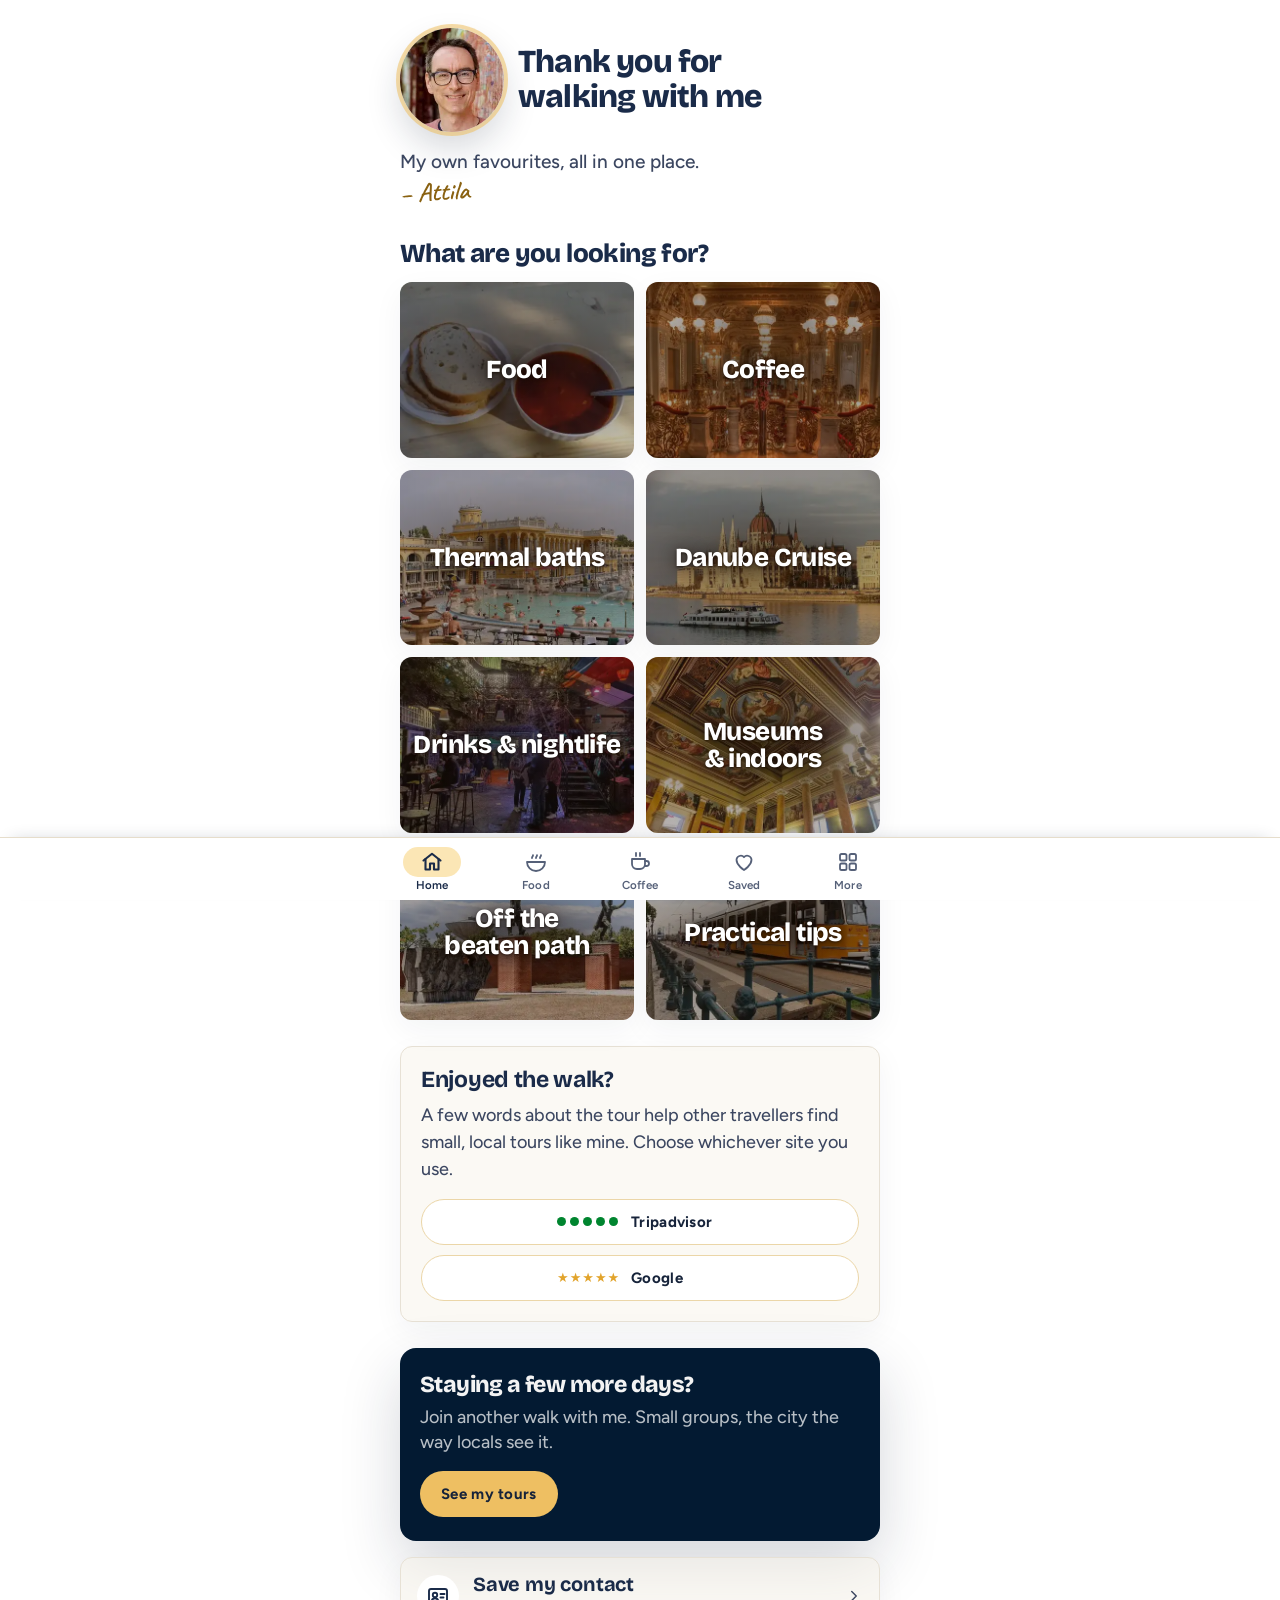
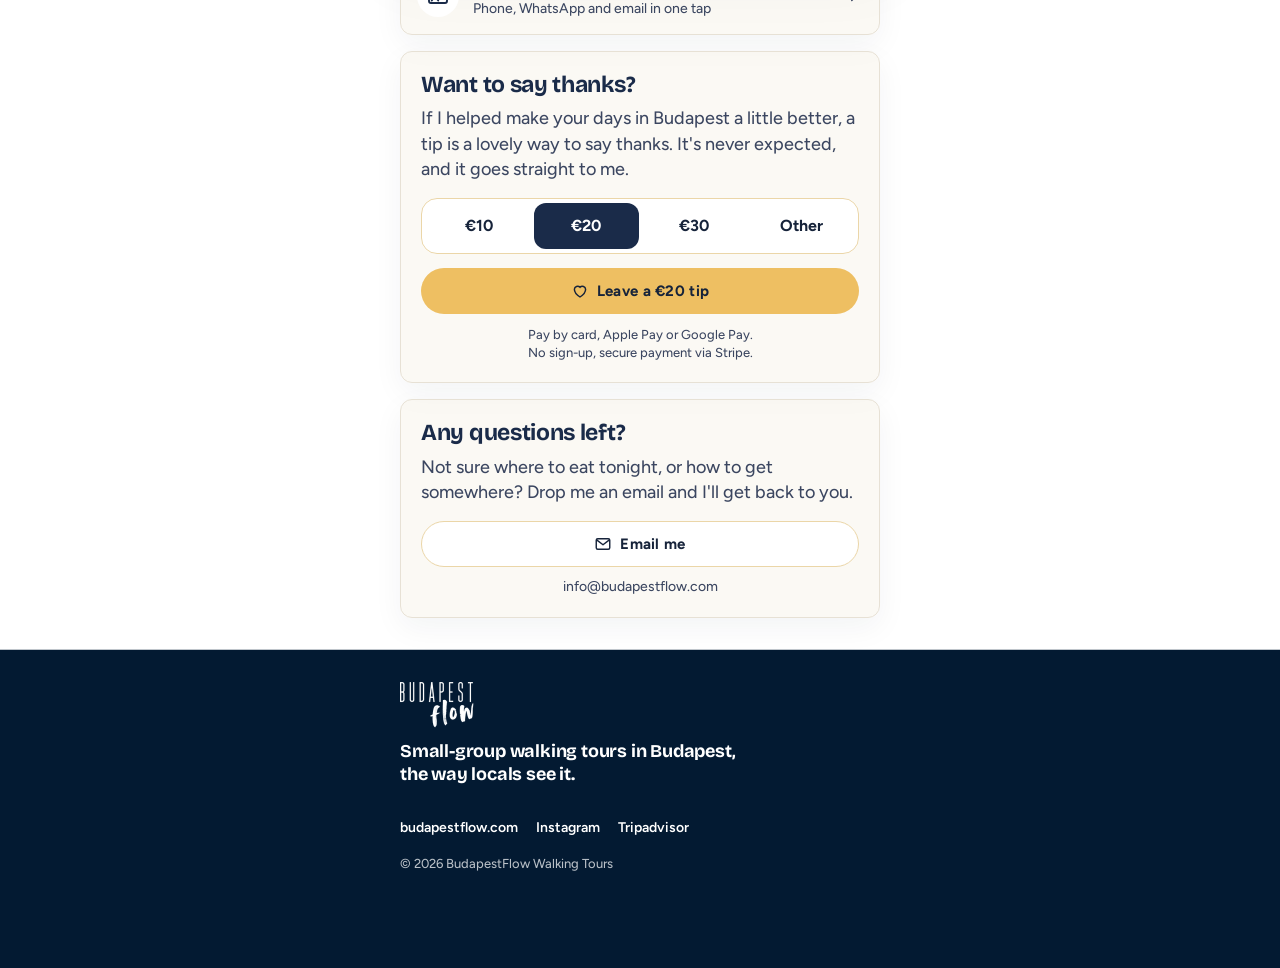
==== commit cb998bde: "Food: Yelp-style compact cards, tag filters, home tile and chip tweaks - Food cards: photo on the le" ====
--- a/index.html
+++ b/index.html
@@ -12,7 +12,7 @@
 <link rel="preload" href="images/attila.webp" as="image" fetchpriority="high">
 <link rel="preload" href="images/cat-food.webp" as="image" fetchpriority="high">
 <link rel="preload" href="images/cat-coffee.webp" as="image">
-<style>@font-face{font-family:Figtree;font-style:normal;font-weight:400 800;font-display:swap;src:url(fonts/figtree-latin.woff2) format("woff2");unicode-range:U+0000-00FF,U+0131,U+0152-0153,U+02BB-02BC,U+02C6,U+02DA,U+02DC,U+0304,U+0308,U+0329,U+2000-206F,U+20AC,U+2122,U+2191,U+2193,U+2212,U+2215,U+FEFF,U+FFFD}@font-face{font-family:Figtree;font-style:normal;font-weight:400 800;font-display:swap;src:url(fonts/figtree-latin-ext.woff2) format("woff2");unicode-range:U+0100-02BA,U+02BD-02C5,U+02C7-02CC,U+02CE-02D7,U+02DD-02FF,U+0304,U+0308,U+0329,U+1D00-1DBF,U+1E00-1E9F,U+1EF2-1EFF,U+2020,U+20A0-20AB,U+20AD-20C0,U+2113,U+2C60-2C7F,U+A720-A7FF}@font-face{font-family:Bricolage Grotesque;font-style:normal;font-weight:600 800;font-display:swap;src:url(fonts/bricolage-latin.woff2) format("woff2");unicode-range:U+0000-00FF,U+0131,U+0152-0153,U+02BB-02BC,U+02C6,U+02DA,U+02DC,U+0304,U+0308,U+0329,U+2000-206F,U+20AC,U+2122,U+2191,U+2193,U+2212,U+2215,U+FEFF,U+FFFD}@font-face{font-family:Bricolage Grotesque;font-style:normal;font-weight:600 800;font-display:swap;src:url(fonts/bricolage-latin-ext.woff2) format("woff2");unicode-range:U+0100-02BA,U+02BD-02C5,U+02C7-02CC,U+02CE-02D7,U+02DD-02FF,U+0304,U+0308,U+0329,U+1D00-1DBF,U+1E00-1E9F,U+1EF2-1EFF,U+2020,U+20A0-20AB,U+20AD-20C0,U+2113,U+2C60-2C7F,U+A720-A7FF}@font-face{font-family:Figtree Fallback;src:local("Arial"),local("Helvetica"),local("Roboto");size-adjust:100.7%;ascent-override:94.4%;descent-override:24.8%;line-gap-override:0%}@font-face{font-family:Bricolage Fallback;src:local("Arial Bold"),local("Arial"),local("Helvetica"),local("Roboto");font-weight:700 800;size-adjust:101.8%;ascent-override:91.4%;descent-override:26.5%;line-gap-override:0%}:root{--surface-paper: #FFFFFF;--surface-cream:#F7F3EA82;--cream-line: #E7E1D5;--surface-card: #FFFFFF; --panel-bg: #031A32; --panel-text: #B8BFC6; --panel-heading: #F3F3F3;--line: #E6DDCB;--tint-ochre: #FBF1DC;--tint-ochre-line: #EBD6A8;--tint-ochre-hover: #F6E4BC;--heading: #1A2B49;--ink: #16233A;--ink-muted: #3B4660;--yellow: #EEBF62;--yellow-hover: #E2A42C;--on-yellow: #16233A;--ochre-text: #8A6212;--navy-deep: #031A32;--navy-deep-mid: #0C2A4A;--on-dark: #FFFFFF;--on-dark-muted: #B8BFC6;--tripadvisor-green: #00852F;--focus-ring: #16233A;--focus-ring-on-dark: #EEBF62;--shadow-card: 0 10px 30px rgba(22, 35, 58, .05);--shadow-panel: 0 24px 60px rgba(22, 35, 58, .18);--shadow-photo: 0 16px 34px rgba(22, 35, 58, .18);--radius-sm: 6px;--radius-md: 12px;--radius-lg: 16px;--radius-pill: 999px;--font-display: "Bricolage Grotesque", "Bricolage Fallback", system-ui, -apple-system, "Segoe UI", sans-serif;--font-text: Figtree, "Figtree Fallback", system-ui, -apple-system, "Segoe UI", sans-serif;--font-hand: Caveat, "Segoe Print", "Bradley Hand", cursive;--logo-filter: none;--page-pad: 20px;box-sizing:border-box;padding-top:env(safe-area-inset-top,0px);padding-bottom:env(safe-area-inset-bottom,0px)}@media(prefers-color-scheme:dark){:root:not([data-theme=light]){--surface-paper: #031A32;--surface-cream: #0C2A4A;--cream-line: #1E3D60;--surface-card: #102F52;--line: #1E3D60;--tint-ochre: #1A3350;--tint-ochre-line: #3A5270;--tint-ochre-hover: #22405F;--heading: #FFFFFF;--ink: #FFFFFF;--ink-muted: #B8BFC6;--ochre-text: #EEBF62;--navy-deep: #01101F;--navy-deep-mid: #062038;--focus-ring: #EEBF62;--panel-bg: #01101F; --panel-text: #B8BFC6; --panel-heading: #F3F3F3; --shadow-card: none;--logo-filter: invert(1)}}:root[data-theme=dark]{--surface-paper: #031A32;--surface-cream: #0C2A4A;--cream-line: #1E3D60;--surface-card: #102F52;--line: #1E3D60;--tint-ochre: #1A3350;--tint-ochre-line: #3A5270;--tint-ochre-hover: #22405F;--heading: #FFFFFF;--ink: #FFFFFF;--ink-muted: #B8BFC6;--ochre-text: #EEBF62;--navy-deep: #01101F;--navy-deep-mid: #062038;--focus-ring: #EEBF62;--panel-bg: #01101F; --panel-text: #B8BFC6; --panel-heading: #F3F3F3; --shadow-card: none;--logo-filter: invert(1)}*,*:before,*:after{box-sizing:inherit}details,details *,details *:before,details *:after{box-sizing:border-box}html{scroll-padding-bottom:calc(var(--tabbar-h, 62px) + env(safe-area-inset-bottom,0px) + 16px);scroll-padding-top:calc(env(safe-area-inset-top,0px) + 72px);-webkit-text-size-adjust:100%}body{margin:0;background:var(--surface-paper);color:var(--ink-muted);font:450 18px/1.55 var(--font-text);-webkit-font-smoothing:antialiased}p{line-height:1.4}img{max-width:100%;display:block}a{color:inherit}button{font:inherit;color:inherit}:focus-visible{outline:2px solid var(--focus-ring);outline-offset:2px}.icon{width:24px;height:24px;fill:none;stroke:currentColor;stroke-width:1.9;stroke-linecap:round;stroke-linejoin:round;flex:none}.app{max-width:520px;margin:0 auto;min-height:100vh;min-height:100dvh;display:flex;flex-direction:column}.app>main{flex:1 0 auto}.pad{padding-left:var(--page-pad);padding-right:var(--page-pad)}.brandbar{display:flex;align-items:center;justify-content:space-between;padding-top:calc(env(safe-area-inset-top,0px) + 12px);padding-bottom:12px;margin-top:calc(-1*env(safe-area-inset-top,0px))}.brandbar,.topbar{border-image:linear-gradient(to top,var(--line) 1px,var(--surface-card) 1px) fill 0 / 0 / 0 100vmax;box-shadow:0 6px 16px -14px #16233a59}.brandbar a.logo{display:inline-block;line-height:0}.brandbar img{height:34px;width:auto;filter:var(--logo-filter)}.brandbar .site{font-size:14px;font-weight:600;color:var(--ink-muted);text-decoration:none}.sig{display:flex;align-items:baseline;flex-wrap:wrap;gap:2px 8px;margin-top:6px}.sig .hand{margin-top:0}.hero{display:grid;grid-template-columns:auto 1fr;gap:14px;align-items:start;padding-top:18px;padding-bottom:8px}.portrait{width:104px;height:104px;border-radius:50%;background:var(--surface-cream);box-shadow:0 0 0 4px #EEBF628c,var(--shadow-photo);display:grid;place-items:center;overflow:hidden;font:800 24px/1 var(--font-display);color:var(--heading);letter-spacing:-.5px}.portrait img{width:100%;height:100%;object-fit:cover}.hero h1{margin:0;align-self:center;font:800 clamp(20px,calc((100vw - 158px) / 7.8),32px)/1.08 var(--font-display);letter-spacing:-.8px;color:var(--heading)}.hero-text{grid-column:1 / -1}.no-header .hero{padding-top:28px}.hero .lead{margin:2px 0 0;font-size:clamp(16px,5.2vw,19px);line-height:1.45;font-weight:500}.hand{height:20px;width:auto;color:var(--ochre-text);display:inline-block;transform:rotate(-3deg);margin:6px 0 0 2px;overflow:visible}.near{margin-top:18px;background:var(--tint-ochre);border:1px solid var(--tint-ochre-line);border-radius:var(--radius-lg);padding:18px 16px 8px}.eyebrow{font:700 12px/1.3 var(--font-text);letter-spacing:1.5px;text-transform:uppercase;color:var(--ochre-text);margin:0}h1,h2{text-wrap:balance}.near h2{margin:4px 0 8px;font:700 23px/1.15 var(--font-display);color:var(--heading);letter-spacing:-.3px}.section-head{margin:30px 0 14px}.section-head h2{margin:0;font:800 26px/1.1 var(--font-display);letter-spacing:-.6px;color:var(--heading)}.grid{display:grid;grid-template-columns:1fr 1fr;gap:12px}.tile{position:relative;display:block;aspect-ratio:4 / 3;padding:0;overflow:hidden;cursor:pointer;text-align:left;border:0;border-radius:var(--radius-md);box-shadow:var(--shadow-card);background:var(--surface-cream);outline-offset:3px;transition:transform .15s ease}.tile:active{transform:scale(.975)}.tile-img{position:absolute;inset:0;background:var(--img, linear-gradient(135deg, var(--c1), var(--c2)));background-size:cover;background-position:center;display:grid;place-items:center}.tile-img .icon{width:54px;height:54px;stroke-width:1.4;color:#ffffff8c;transform:translateY(-28px)}.tile:after{content:"";position:absolute;inset:0;pointer-events:none;background:linear-gradient(to top,#031a32e6,#031a3280 45%,#031a3200 78%)}.tile-label{position:absolute;left:12px;right:12px;bottom:11px;z-index:1;font:800 clamp(20px,6vw,26px)/1.05 var(--font-display);letter-spacing:-.6px;color:#fff;text-shadow:0 2px 12px rgba(3,26,50,.6);text-wrap:balance}.tile-ph{position:absolute;top:8px;right:8px;z-index:1;font:700 9.5px/1 var(--font-text);letter-spacing:1px;text-transform:uppercase;color:#fffc;border:1px solid rgba(255,255,255,.45);border-radius:5px;padding:4px 6px}.labels-center .tile:after{background:radial-gradient(ellipse at 50% 50%,#2e180ab8,#04172b94 60%,#2e180a6b)}.labels-center .tile-label{inset:0;display:grid;place-items:center;padding:10px 12px;text-align:center;text-shadow:0 2px 14px rgba(40,20,8,.75)}.labels-center .tile-img .icon{display:none}.more{list-style:none;margin:18px 0 0;padding:0;border-top:1px solid var(--line)}.more button{width:100%;display:flex;align-items:center;gap:14px;padding:14px 2px;background:none;border:0;border-bottom:1px solid var(--line);cursor:pointer;text-align:left;color:var(--ink);font-weight:600;font-size:16px}.more button .icon:first-child{color:var(--ochre-text)}.more button .grow{flex:1}.more button .icon:last-child{width:18px;height:18px;color:var(--ink-muted)}.btn{display:inline-flex;align-items:center;justify-content:center;gap:8px;font:700 15px/1.2 var(--font-text);letter-spacing:.3px;padding:12px 20px;min-height:46px;border-radius:var(--radius-pill);border:1.5px solid transparent;text-decoration:none;cursor:pointer}.btn .icon{width:18px;height:18px}.btn-primary{background:var(--yellow);color:var(--on-yellow)}.btn-secondary{background:var(--surface-card);border-color:var(--tint-ochre-line);color:var(--ink)}.btn-row{display:flex;flex-wrap:wrap;gap:10px}.tools{display:grid;grid-template-columns:1fr;gap:10px;margin-top:26px}.tools .btn{width:100%;white-space:nowrap}.review{margin-top:26px;background:var(--surface-cream);border:1px solid var(--cream-line);border-radius:var(--radius-md);box-shadow:var(--shadow-card);padding:20px}.review h2{margin:0 0 8px;font:700 23px/1.15 var(--font-display);letter-spacing:-.3px;color:var(--heading)}.review p{margin:0 0 16px;font-size:18px;line-height:1.5}.review .btn-row{display:grid;grid-template-columns:1fr;gap:10px}.review .btn{width:100%;gap:10px;white-space:nowrap}.ta-dots{display:inline-flex;gap:3px}.ta-dots i{width:8px;height:8px;border-radius:50%;background:var(--tripadvisor-green);display:block}.g-stars{color:var(--yellow-hover);letter-spacing:1px;font-size:13px}.review .ta-dots,.review .g-stars{width:64px;display:inline-flex;justify-content:flex-start;align-items:center;flex:none}.review .ta-dots{gap:4px}.review .ta-dots i{width:9px;height:9px}.review .rv-label{width:92px;text-align:left}.panel{margin-top:26px;background:var(--panel-bg);color:var(--panel-text);border-radius:var(--radius-lg);box-shadow:var(--shadow-panel);padding:24px 20px}.panel h2{margin:0 0 8px;font:800 23px/1.1 var(--font-display);letter-spacing:-.6px;color:var(--panel-heading)}.panel p{margin:0 0 16px}.panel .panel .panel :focus-visible{outline-color:var(--focus-ring-on-dark)}footer{margin-top:0;background:var(--navy-deep);color:var(--on-dark-muted);font-size:14px;padding-top:32px;padding-bottom:calc(env(safe-area-inset-bottom,0px) + 32px);margin-bottom:calc(-1*env(safe-area-inset-bottom,0px));box-shadow:0 0 0 100vmax var(--navy-deep);clip-path:inset(0 -100vmax -100vmax)}footer img{height:46px;width:auto;filter:invert(1);margin-bottom:12px}footer .tagline{margin:0 0 18px;color:var(--on-dark);font:700 18px/1.3 var(--font-display);letter-spacing:-.2px;max-width:30ch}footer nav{display:flex;flex-wrap:wrap;gap:0 18px;margin-bottom:4px}footer nav a{color:var(--on-dark);text-decoration:none;font-weight:600;padding:12px 0}footer small{display:block;font-size:13px}footer :focus-visible{outline-color:var(--focus-ring-on-dark)}.topbar{position:sticky;top:0;z-index:5;background:var(--surface-paper);padding-top:calc(env(safe-area-inset-top,0px) + 10px);padding-bottom:10px;margin-top:calc(-1*env(safe-area-inset-top,0px));display:flex;align-items:center;gap:12px}.back{width:42px;height:42px;border-radius:50%;border:1px solid var(--line);background:var(--surface-card);display:grid;place-items:center;cursor:pointer;color:var(--ink);flex:none}.back-pill{flex:none;display:inline-flex;align-items:center;gap:2px;height:42px;padding:0 16px 0 10px;border-radius:999px;border:1px solid var(--line);background:var(--surface-card);color:var(--ink);cursor:pointer;font:700 15px/1 var(--font-text)}.back-pill .icon{width:20px;height:20px;stroke-width:2.2}.topbar h1{margin:0;flex:1;min-width:0;font:800 23px/1.1 var(--font-display);letter-spacing:-.5px;color:var(--heading)}.topbar img{height:26px;width:auto;filter:var(--logo-filter)}.intro{margin:16px 0 12px;font-size:19px;line-height:1.5;font-weight:500}.filters{display:flex;gap:8px;overflow-x:auto;padding:2px 2px 6px;margin:0 -2px 4px;scrollbar-width:none}.filters::-webkit-scrollbar{display:none}.chip{flex:none;padding:8px 14px;border-radius:var(--radius-pill);border:1px solid var(--line);background:var(--surface-card);color:var(--ink);cursor:pointer;font-size:14px;font-weight:600}.chip[aria-pressed=true]{background:var(--ink);border-color:var(--ink);color:var(--surface-paper)}.chip-fav{display:inline-flex;align-items:center;gap:7px}.chip-fav .icon{width:16px;height:16px;color:var(--yellow-hover);stroke-width:2}.chip-fav[aria-pressed=true] .icon{color:var(--yellow);fill:var(--yellow)}.group-title{margin:28px 0 4px;font-size:15px;letter-spacing:1.4px}.card{background:var(--surface-cream);border:1px solid var(--cream-line);border-radius:var(--radius-md);box-shadow:var(--shadow-card);margin:20px 0;transition:border-color .15s ease}.card .head{padding:18px 18px 14px;display:grid;grid-template-columns:1fr auto auto;gap:10px 12px}.card .name{margin:0;font:700 22px/1.2 var(--font-display);letter-spacing:-.3px;color:var(--heading)}.pick{display:inline-block;vertical-align:3px;margin-left:6px;font:700 10.5px/1 var(--font-text);letter-spacing:1.2px;text-transform:uppercase;padding:5px 8px;border-radius:var(--radius-sm);background:var(--yellow);color:var(--on-yellow)}.card .price{grid-column:2;grid-row:1;font-weight:700;color:var(--ink);font-size:15px;letter-spacing:1px;padding-top:3px}.card .price b{color:var(--cream-line);font-weight:700}.card .why{grid-column:1 / -1;margin:0;font-size:18px;line-height:1.55}.card .meta{grid-column:1 / -1;display:flex;align-items:center;gap:14px;flex-wrap:wrap;font-size:14px}.near-to{display:inline-flex;align-items:center;gap:6px;color:var(--ink);font-weight:500}.near-to .icon{width:16px;height:16px;color:var(--ochre-text);stroke-width:2.2}.tags{grid-column:1 / -1;display:flex;flex-wrap:wrap;gap:8px;margin-top:2px}.tag{display:inline-flex;align-items:center;gap:5px;font:600 11px/1 var(--font-text);letter-spacing:1px;text-transform:uppercase;padding:7px 10px;border-radius:7px;border:1px solid var(--cream-line);background:var(--surface-card);color:var(--ink-muted)}.tag.best{border-color:var(--tint-ochre-line);background:var(--tint-ochre);color:var(--ochre-text)}.tag .icon{width:13px;height:13px;stroke-width:2.4}.card .body{padding:14px 18px 18px;border-top:1px solid var(--cream-line)}.card .body .btn-row{display:grid;grid-template-columns:repeat(auto-fit,minmax(0,1fr));gap:12px}.card .body .btn{padding-left:10px;padding-right:10px;white-space:nowrap;gap:6px}.card .body .btn-row .btn+.btn{white-space:normal;line-height:1.15;text-align:center}.card .body .btn-row{container-type:inline-size}.card .body .btn-row.has-cta{grid-template-columns:auto minmax(0,1fr)}@container (max-width: 300px){.btn-row.has-cta .btn+.btn .icon{display:none}}.facts{list-style:none;padding:0;margin:0 0 16px}.facts li{display:flex;gap:10px;margin:0 0 10px;color:var(--ink);line-height:1.5}.facts li:last-child{margin-bottom:0}.facts li strong{font-weight:700}.facts .icon{width:18px;height:18px;margin-top:3px;color:var(--ochre-text);stroke-width:2.5}.tipcard{background:var(--surface-cream);border:1px solid var(--cream-line);border-radius:var(--radius-md);padding:16px;margin:12px 0;box-shadow:var(--shadow-card)}.tipcard .btn{margin-top:14px;width:100%}.tipcard h3{margin:0 0 6px;font:700 21px/1.2 var(--font-display);color:var(--heading)}.tipcard p{margin:0}.tipcard.avoid{background:var(--surface-card);border-color:var(--tint-ochre-line);box-shadow:inset 4px 0 #d0443a,var(--shadow-card);padding-left:20px}.tag-avoid .icon{width:13px;height:13px;stroke-width:2.4}.tag-avoid{display:inline-flex;align-items:center;gap:5px;font:700 10.5px/1 var(--font-text);letter-spacing:1.2px;text-transform:uppercase;padding:5px 8px;border-radius:var(--radius-sm);border:1px solid #D0443A;color:#b42318;background:#fdeeec;margin-bottom:8px}.empty{padding:18px 0;font-size:18px}.empty button{background:none;border:0;padding:0;color:var(--ochre-text);font-weight:700;cursor:pointer;text-decoration:underline}.contact{margin-top:16px;display:flex;align-items:center;gap:14px;padding:14px 16px;text-decoration:none;color:var(--ink);background:var(--surface-cream);border:1px solid var(--cream-line);border-radius:var(--radius-md);box-shadow:var(--shadow-card)}.contact:active{border-color:var(--yellow)}.contact .grow{flex:1;display:flex;flex-direction:column;gap:2px}.contact strong{font:700 20px/1.2 var(--font-display);letter-spacing:-.2px;color:var(--heading)}.contact .grow span{font-size:14px;color:var(--ink-muted)}.contact-ico{width:42px;height:42px;border-radius:50%;background:var(--surface-card);display:grid;place-items:center;color:var(--heading);flex:none}.contact>.icon:last-child{width:18px;height:18px;color:var(--ink-muted)}.tipping{margin-top:16px;margin-bottom:0;padding:20px;background:var(--surface-cream);border:1px solid var(--cream-line);border-radius:var(--radius-md);box-shadow:var(--shadow-card)}.tipping h2{margin:0 0 8px;font:700 23px/1.15 var(--font-display);letter-spacing:-.3px;color:var(--heading)}.tipping p{margin:0 0 16px;text-wrap:pretty}.nb{white-space:nowrap}.tipping .btn{width:100%}.tip-seg{display:grid;grid-template-columns:repeat(4,1fr);gap:2px;margin:0 0 14px;padding:4px;min-inline-size:0;background:var(--surface-card);border:1.5px solid var(--tint-ochre-line);border-radius:16px}.tip-opt{position:relative;display:block;cursor:pointer}.tip-opt input{position:absolute;inset:0;width:100%;height:100%;margin:0;opacity:0;cursor:pointer}.tip-opt span{display:flex;align-items:center;justify-content:center;min-height:46px;border-radius:12px;font:700 16px/1 var(--font-text);color:var(--ink);transition:background-color .12s ease,color .12s ease}.tip-opt input:checked+span{background:var(--heading);color:#fff}.tip-opt input:focus-visible+span{outline:2px solid var(--focus-ring);outline-offset:2px}.tip-opt:active input:not(:checked)+span{background:var(--tint-ochre-hover)}.tipping .tip-note{text-wrap:balance;margin:12px 0 0;font-size:13px;color:var(--ink-muted);text-align:center}.ask{margin-top:16px;padding:20px;background:var(--surface-cream);border:1px solid var(--cream-line);border-radius:var(--radius-md);box-shadow:var(--shadow-card)}.ask h2{margin:0 0 8px;font:700 23px/1.15 var(--font-display);letter-spacing:-.3px;color:var(--heading)}.ask p{margin:0 0 16px}.ask .btn{width:100%}.ask .ask-addr{margin:10px 0 0;text-align:center;font-size:14px;color:var(--ink-muted);user-select:all}main.pad{padding-bottom:32px}h1[tabindex="-1"]:focus{outline:none}.sr{position:absolute;width:1px;height:1px;overflow:hidden;clip:rect(0 0 0 0);white-space:nowrap}.proto{text-align:center;font-size:12px;color:var(--on-dark-muted);opacity:.8;margin-top:12px}@media(hover:hover)and (pointer:fine){.tile:hover{box-shadow:0 0 0 2px var(--yellow),var(--shadow-card)}.card:hover,.back:hover,.contact:hover,.tipping:hover{border-color:var(--yellow)}.more button:hover .grow,.brandbar .site:hover{color:var(--ochre-text)}.btn-primary:hover{background:var(--yellow-hover)}.btn-secondary:hover{background:var(--tint-ochre-hover)}footer nav a:hover{color:var(--yellow)}}.btn-primary:active{background:var(--yellow-hover)}.btn-secondary:active,.back:active,.back-pill:active,.chip:active,.sheet-row:active{background:var(--tint-ochre-hover)}html,a,button,[role=button],label{-webkit-tap-highlight-color:transparent}.toast{position:fixed;left:50%;bottom:calc(20px + env(safe-area-inset-bottom,0px));z-index:50;transform:translate(-50%,12px);opacity:0;pointer-events:none;display:flex;align-items:center;gap:8px;padding:11px 16px;border-radius:999px;width:max-content;max-width:calc(100vw - 32px);background:var(--navy-deep);color:#fff;font-weight:600;font-size:15px;box-shadow:0 8px 24px #031a3240;transition:opacity .2s ease,transform .2s ease}.toast.show{opacity:1;transform:translate(-50%)}.toast:before{content:"\2713";color:var(--yellow);font-weight:800}.save{grid-column:3;grid-row:1;width:40px;height:40px;margin:-9px -10px -9px -2px;padding:0;display:grid;place-items:center;background:none;border:0;border-radius:50%;cursor:pointer;color:var(--ink-muted);-webkit-tap-highlight-color:transparent}.save .icon{transition:transform .15s ease}.save:active .icon{transform:scale(.82)}.save[aria-pressed=true]{color:#d0443a}.save[aria-pressed=true] .icon{fill:#d0443a}.tab-ico{position:relative;display:inline-flex}.badge{position:absolute;top:-5px;right:2px;min-width:17px;height:17px;padding:0 4px;box-sizing:border-box;border-radius:9px;background:var(--yellow);color:var(--heading);font:700 10.5px/17px var(--font-text);text-align:center}.saved-empty{text-align:center;padding:56px 12px 24px}.saved-empty .icon{width:44px;height:44px;color:var(--cream-line);stroke-width:1.6;margin-bottom:10px}.saved-empty h2{margin:0 0 6px;font:700 23px/1.15 var(--font-display);color:var(--heading)}.saved-empty p{margin:0 0 20px;color:var(--ink-muted)}.list-btn{width:100%;margin:4px 0 6px}.saved-note{margin:22px 0 0;text-align:center;font-size:13px;color:var(--ink-muted)}.sheet-backdrop{position:fixed;inset:0;z-index:42;background:#031a3266;opacity:0;visibility:hidden;transition:opacity .2s ease,visibility .2s}.sheet-backdrop.open{opacity:1;visibility:visible}.sheet{position:fixed;left:0;right:0;bottom:calc(var(--tabbar-h) + env(safe-area-inset-bottom,0px));z-index:43;max-width:520px;margin:0 auto;box-sizing:border-box;padding:16px 14px 10px;max-height:calc(100dvh - var(--tabbar-h) - env(safe-area-inset-bottom,0px) - 80px);overflow-y:auto;background:var(--surface-card);border-radius:22px 22px 0 0;box-shadow:0 -12px 32px -14px #031a3266;transform:translateY(16px);opacity:0;visibility:hidden;transition:transform .2s ease,opacity .2s ease,visibility .2s}.sheet.open{transform:none;opacity:1;visibility:visible}.sheet h2{margin:0 6px 8px;font:700 12px/1.3 var(--font-text);letter-spacing:1.5px;text-transform:uppercase;color:var(--ochre-text)}.sheet ul{list-style:none;margin:0;padding:0}.sheet-row{display:flex;align-items:center;gap:14px;min-height:56px;padding:6px 8px;border-radius:14px;text-decoration:none;color:var(--heading);font:700 17px/1.2 var(--font-display)}.sheet-row .icon:last-child{margin-left:auto;width:18px;height:18px;color:#6a7388}.sheet-row.on{background:#fbe6b5}.sheet-thumb{flex:none;width:44px;height:44px;border-radius:12px;background-size:cover;background-position:center}body.sheet-open{overflow:hidden}:root{--tabbar-h: 62px}.tabbar{position:fixed;left:0;right:0;bottom:0;z-index:44;background:var(--surface-card);border-top:1px solid var(--line);box-shadow:0 -6px 18px -12px #16233a4d;padding-bottom:env(safe-area-inset-bottom,0px)}.tabbar-inner{max-width:520px;margin:0 auto;display:grid;grid-template-columns:repeat(auto-fit,minmax(0,1fr));height:var(--tabbar-h)}.tab{display:flex;flex-direction:column;align-items:center;justify-content:center;gap:3px;color:#556078;text-decoration:none;font:600 11.5px/1 var(--font-text);letter-spacing:.1px;-webkit-tap-highlight-color:transparent;position:relative;background:none;border:0;padding:0;cursor:pointer;appearance:none}.tab .tab-ico{width:58px;height:30px;align-items:center;justify-content:center;border-radius:15px;transition:background-color .15s ease}.tab .icon{width:24px;height:24px;stroke-width:1.8}.tab.on{color:var(--heading)}.tab.on .tab-ico{background:#fbe6b5}.tab.on .icon{color:var(--heading);stroke-width:2.1}.tab:focus-visible{outline-offset:-4px}.has-tabbar .app{padding-bottom:var(--tabbar-h);min-height:calc(100dvh - var(--tabbar-h))}.has-tabbar footer{margin-bottom:0;padding-bottom:32px}.has-tabbar .toast{bottom:calc(var(--tabbar-h) + 16px + env(safe-area-inset-bottom,0px))}@media(hover:hover){.tab:hover{color:var(--heading)}}@media(prefers-reduced-motion:reduce){*{transition:none!important}}</style>
+<style>@font-face{font-family:Figtree;font-style:normal;font-weight:400 800;font-display:swap;src:url(fonts/figtree-latin.woff2) format("woff2");unicode-range:U+0000-00FF,U+0131,U+0152-0153,U+02BB-02BC,U+02C6,U+02DA,U+02DC,U+0304,U+0308,U+0329,U+2000-206F,U+20AC,U+2122,U+2191,U+2193,U+2212,U+2215,U+FEFF,U+FFFD}@font-face{font-family:Figtree;font-style:normal;font-weight:400 800;font-display:swap;src:url(fonts/figtree-latin-ext.woff2) format("woff2");unicode-range:U+0100-02BA,U+02BD-02C5,U+02C7-02CC,U+02CE-02D7,U+02DD-02FF,U+0304,U+0308,U+0329,U+1D00-1DBF,U+1E00-1E9F,U+1EF2-1EFF,U+2020,U+20A0-20AB,U+20AD-20C0,U+2113,U+2C60-2C7F,U+A720-A7FF}@font-face{font-family:Bricolage Grotesque;font-style:normal;font-weight:600 800;font-display:swap;src:url(fonts/bricolage-latin.woff2) format("woff2");unicode-range:U+0000-00FF,U+0131,U+0152-0153,U+02BB-02BC,U+02C6,U+02DA,U+02DC,U+0304,U+0308,U+0329,U+2000-206F,U+20AC,U+2122,U+2191,U+2193,U+2212,U+2215,U+FEFF,U+FFFD}@font-face{font-family:Bricolage Grotesque;font-style:normal;font-weight:600 800;font-display:swap;src:url(fonts/bricolage-latin-ext.woff2) format("woff2");unicode-range:U+0100-02BA,U+02BD-02C5,U+02C7-02CC,U+02CE-02D7,U+02DD-02FF,U+0304,U+0308,U+0329,U+1D00-1DBF,U+1E00-1E9F,U+1EF2-1EFF,U+2020,U+20A0-20AB,U+20AD-20C0,U+2113,U+2C60-2C7F,U+A720-A7FF}@font-face{font-family:Figtree Fallback;src:local("Arial"),local("Helvetica"),local("Roboto");size-adjust:100.7%;ascent-override:94.4%;descent-override:24.8%;line-gap-override:0%}@font-face{font-family:Bricolage Fallback;src:local("Arial Bold"),local("Arial"),local("Helvetica"),local("Roboto");font-weight:700 800;size-adjust:101.8%;ascent-override:91.4%;descent-override:26.5%;line-gap-override:0%}:root{--surface-paper: #FFFFFF;--surface-cream: #F7F3EA82;--cream-line: #E7E1D5;--surface-card: #FFFFFF;--panel-bg: #031A32;--panel-text: #B8BFC6;--panel-heading: #F3F3F3;--line: #E6DDCB;--tint-ochre: #FBF1DC;--tint-ochre-line: #EBD6A8;--tint-ochre-hover: #F6E4BC;--heading: #1A2B49;--ink: #16233A;--ink-muted: #3B4660;--yellow: #EEBF62;--yellow-hover: #E2A42C;--on-yellow: #16233A;--ochre-text: #8A6212;--navy-deep: #031A32;--navy-deep-mid: #0C2A4A;--on-dark: #FFFFFF;--on-dark-muted: #B8BFC6;--tripadvisor-green: #00852F;--focus-ring: #16233A;--focus-ring-on-dark: #EEBF62;--shadow-card: 0 10px 30px rgba(22, 35, 58, .05);--shadow-panel: 0 24px 60px rgba(22, 35, 58, .18);--shadow-photo: 0 16px 34px rgba(22, 35, 58, .18);--radius-sm: 6px;--radius-md: 12px;--radius-lg: 16px;--radius-pill: 999px;--font-display: "Bricolage Grotesque", "Bricolage Fallback", system-ui, -apple-system, "Segoe UI", sans-serif;--font-text: Figtree, "Figtree Fallback", system-ui, -apple-system, "Segoe UI", sans-serif;--font-hand: Caveat, "Segoe Print", "Bradley Hand", cursive;--logo-filter: none;--page-pad: 20px;box-sizing:border-box;padding-top:env(safe-area-inset-top,0px);padding-bottom:env(safe-area-inset-bottom,0px)}@media(prefers-color-scheme:dark){:root:not([data-theme=light]){--surface-paper: #031A32;--surface-cream: #0C2A4A;--cream-line: #1E3D60;--surface-card: #102F52;--line: #1E3D60;--tint-ochre: #1A3350;--tint-ochre-line: #3A5270;--tint-ochre-hover: #22405F;--heading: #FFFFFF;--ink: #FFFFFF;--ink-muted: #B8BFC6;--ochre-text: #EEBF62;--navy-deep: #01101F;--navy-deep-mid: #062038;--focus-ring: #EEBF62;--panel-bg: #01101F;--panel-text: #B8BFC6;--panel-heading: #F3F3F3;--shadow-card: none;--logo-filter: invert(1)}}:root[data-theme=dark]{--surface-paper: #031A32;--surface-cream: #0C2A4A;--cream-line: #1E3D60;--surface-card: #102F52;--line: #1E3D60;--tint-ochre: #1A3350;--tint-ochre-line: #3A5270;--tint-ochre-hover: #22405F;--heading: #FFFFFF;--ink: #FFFFFF;--ink-muted: #B8BFC6;--ochre-text: #EEBF62;--navy-deep: #01101F;--navy-deep-mid: #062038;--focus-ring: #EEBF62;--panel-bg: #01101F;--panel-text: #B8BFC6;--panel-heading: #F3F3F3;--shadow-card: none;--logo-filter: invert(1)}*,*:before,*:after{box-sizing:inherit}details,details *,details *:before,details *:after{box-sizing:border-box}html{scroll-padding-bottom:calc(var(--tabbar-h, 62px) + env(safe-area-inset-bottom,0px) + 16px);scroll-padding-top:calc(env(safe-area-inset-top,0px) + 72px);-webkit-text-size-adjust:100%}body{margin:0;background:var(--surface-paper);color:var(--ink-muted);font:450 18px/1.55 var(--font-text);-webkit-font-smoothing:antialiased}p{line-height:1.4}img{max-width:100%;display:block}a{color:inherit}button{font:inherit;color:inherit}:focus-visible{outline:2px solid var(--focus-ring);outline-offset:2px}.icon{width:24px;height:24px;fill:none;stroke:currentColor;stroke-width:1.9;stroke-linecap:round;stroke-linejoin:round;flex:none}.app{max-width:520px;margin:0 auto;min-height:100vh;min-height:100dvh;display:flex;flex-direction:column}.app>main{flex:1 0 auto}.pad{padding-left:var(--page-pad);padding-right:var(--page-pad)}.brandbar{display:flex;align-items:center;justify-content:space-between;padding-top:calc(env(safe-area-inset-top,0px) + 12px);padding-bottom:12px;margin-top:calc(-1*env(safe-area-inset-top,0px))}.brandbar,.topbar{border-image:linear-gradient(to top,var(--line) 1px,var(--surface-card) 1px) fill 0 / 0 / 0 100vmax;box-shadow:0 6px 16px -14px #16233a59}.brandbar a.logo{display:inline-block;line-height:0}.brandbar img{height:34px;width:auto;filter:var(--logo-filter)}.brandbar .site{font-size:14px;font-weight:600;color:var(--ink-muted);text-decoration:none}.sig{display:flex;align-items:baseline;flex-wrap:wrap;gap:2px 8px;margin-top:6px}.sig .hand{margin-top:0}.hero{display:grid;grid-template-columns:auto 1fr;gap:14px;align-items:start;padding-top:18px;padding-bottom:8px}.portrait{width:104px;height:104px;border-radius:50%;background:var(--surface-cream);box-shadow:0 0 0 4px #eebf628c,var(--shadow-photo);display:grid;place-items:center;overflow:hidden;font:800 24px/1 var(--font-display);color:var(--heading);letter-spacing:-.5px}.portrait img{width:100%;height:100%;object-fit:cover}.hero h1{margin:0;align-self:center;font:800 clamp(20px,calc((100vw - 158px) / 7.8),32px)/1.08 var(--font-display);letter-spacing:-.8px;color:var(--heading)}.hero-text{grid-column:1 / -1}.no-header .hero{padding-top:28px}.hero .lead{margin:2px 0 0;font-size:clamp(16px,5.2vw,19px);line-height:1.45;font-weight:500}.hand{height:20px;width:auto;color:var(--ochre-text);display:inline-block;transform:rotate(-3deg);margin:6px 0 0 2px;overflow:visible}.near{margin-top:18px;background:var(--tint-ochre);border:1px solid var(--tint-ochre-line);border-radius:var(--radius-lg);padding:18px 16px 8px}.eyebrow{font:700 12px/1.3 var(--font-text);letter-spacing:1.5px;text-transform:uppercase;color:var(--ochre-text);margin:0}h1,h2{text-wrap:balance}.near h2{margin:4px 0 8px;font:700 23px/1.15 var(--font-display);color:var(--heading);letter-spacing:-.3px}.section-head{margin:30px 0 14px}.section-head h2{margin:0;font:800 26px/1.1 var(--font-display);letter-spacing:-.6px;color:var(--heading)}.grid{display:grid;grid-template-columns:1fr 1fr;gap:12px}.tile{position:relative;display:block;aspect-ratio:4 / 3;padding:0;overflow:hidden;cursor:pointer;text-align:left;border:0;border-radius:var(--radius-md);box-shadow:var(--shadow-card);background:var(--surface-cream);outline-offset:3px;transition:transform .15s ease}.tile:active{transform:scale(.975)}.tile-img{position:absolute;inset:0;background:var(--img, linear-gradient(135deg, var(--c1), var(--c2)));background-size:cover;background-position:center;display:grid;place-items:center}.tile-img .icon{width:54px;height:54px;stroke-width:1.4;color:#ffffff8c;transform:translateY(-28px)}.tile:after{content:"";position:absolute;inset:0;pointer-events:none;background:linear-gradient(to top,#031a32e6,#031a3280 45%,#031a3200 78%)}.tile-label{position:absolute;left:12px;right:12px;bottom:11px;z-index:1;font:800 clamp(20px,6vw,26px)/1.05 var(--font-display);letter-spacing:-.6px;color:#fff;text-shadow:0 2px 12px rgba(3,26,50,.6);text-wrap:balance}.tile-ph{position:absolute;top:8px;right:8px;z-index:1;font:700 9.5px/1 var(--font-text);letter-spacing:1px;text-transform:uppercase;color:#fffc;border:1px solid rgba(255,255,255,.45);border-radius:5px;padding:4px 6px}.labels-center .tile:after{background:radial-gradient(ellipse 75% 45% at 50% 50%,#1e10069e,#1e100666 65%,#1e10064d)}.labels-center .tile-label{inset:0;display:grid;place-items:center;padding:10px 12px;text-align:center;text-shadow:0 1px 3px rgba(20,10,4,.7),0 2px 16px rgba(20,10,4,.8)}.labels-center .tile-img .icon{display:none}.more{list-style:none;margin:18px 0 0;padding:0;border-top:1px solid var(--line)}.more button{width:100%;display:flex;align-items:center;gap:14px;padding:14px 2px;background:none;border:0;border-bottom:1px solid var(--line);cursor:pointer;text-align:left;color:var(--ink);font-weight:600;font-size:16px}.more button .icon:first-child{color:var(--ochre-text)}.more button .grow{flex:1}.more button .icon:last-child{width:18px;height:18px;color:var(--ink-muted)}.btn{display:inline-flex;align-items:center;justify-content:center;gap:8px;font:700 15px/1.2 var(--font-text);letter-spacing:.3px;padding:12px 20px;min-height:46px;border-radius:var(--radius-pill);border:1.5px solid transparent;text-decoration:none;cursor:pointer}.btn .icon{width:18px;height:18px}.btn-primary{background:var(--yellow);color:var(--on-yellow)}.btn-secondary{background:var(--surface-card);border-color:var(--tint-ochre-line);color:var(--ink)}.btn-row{display:flex;flex-wrap:wrap;gap:10px}.tools{display:grid;grid-template-columns:1fr;gap:10px;margin-top:26px}.tools .btn{width:100%;white-space:nowrap}.review{margin-top:26px;background:var(--surface-cream);border:1px solid var(--cream-line);border-radius:var(--radius-md);box-shadow:var(--shadow-card);padding:20px}.review h2{margin:0 0 8px;font:700 23px/1.15 var(--font-display);letter-spacing:-.3px;color:var(--heading)}.review p{margin:0 0 16px;font-size:18px;line-height:1.5}.review .btn-row{display:grid;grid-template-columns:1fr;gap:10px}.review .btn{width:100%;gap:10px;white-space:nowrap}.ta-dots{display:inline-flex;gap:3px}.ta-dots i{width:8px;height:8px;border-radius:50%;background:var(--tripadvisor-green);display:block}.g-stars{color:var(--yellow-hover);letter-spacing:1px;font-size:13px}.review .ta-dots,.review .g-stars{width:64px;display:inline-flex;justify-content:flex-start;align-items:center;flex:none}.review .ta-dots{gap:4px}.review .ta-dots i{width:9px;height:9px}.review .rv-label{width:92px;text-align:left}.panel{margin-top:26px;background:var(--panel-bg);color:var(--panel-text);border-radius:var(--radius-lg);box-shadow:var(--shadow-panel);padding:24px 20px}.panel h2{margin:0 0 8px;font:800 23px/1.1 var(--font-display);letter-spacing:-.6px;color:var(--panel-heading)}.panel p{margin:0 0 16px}.panel .panel .panel :focus-visible{outline-color:var(--focus-ring-on-dark)}footer{margin-top:0;background:var(--navy-deep);color:var(--on-dark-muted);font-size:14px;padding-top:32px;padding-bottom:calc(env(safe-area-inset-bottom,0px) + 32px);margin-bottom:calc(-1*env(safe-area-inset-bottom,0px));box-shadow:0 0 0 100vmax var(--navy-deep);clip-path:inset(0 -100vmax -100vmax)}footer img{height:46px;width:auto;filter:invert(1);margin-bottom:12px}footer .tagline{margin:0 0 18px;color:var(--on-dark);font:700 18px/1.3 var(--font-display);letter-spacing:-.2px;max-width:30ch}footer nav{display:flex;flex-wrap:wrap;gap:0 18px;margin-bottom:4px}footer nav a{color:var(--on-dark);text-decoration:none;font-weight:600;padding:12px 0}footer small{display:block;font-size:13px}footer :focus-visible{outline-color:var(--focus-ring-on-dark)}.topbar{position:sticky;top:0;z-index:5;background:var(--surface-paper);padding-top:calc(env(safe-area-inset-top,0px) + 10px);padding-bottom:10px;margin-top:calc(-1*env(safe-area-inset-top,0px));display:flex;align-items:center;gap:12px}.back{width:42px;height:42px;border-radius:50%;border:1px solid var(--line);background:var(--surface-card);display:grid;place-items:center;cursor:pointer;color:var(--ink);flex:none}.back-pill{flex:none;display:inline-flex;align-items:center;gap:2px;height:42px;padding:0 16px 0 10px;border-radius:999px;border:1px solid var(--line);background:var(--surface-card);color:var(--ink);cursor:pointer;font:700 15px/1 var(--font-text)}.back-pill .icon{width:20px;height:20px;stroke-width:2.2}.topbar h1{margin:0;flex:1;min-width:0;font:800 23px/1.1 var(--font-display);letter-spacing:-.5px;color:var(--heading)}.topbar img{height:26px;width:auto;filter:var(--logo-filter)}.intro{margin:16px 0 12px;font-size:19px;line-height:1.5;font-weight:500}.filters{display:flex;gap:8px;overflow-x:auto;padding:2px 2px 6px;margin:0 -2px 4px;scrollbar-width:none}.filters::-webkit-scrollbar{display:none}.chip{flex:none;padding:8px 14px;border-radius:var(--radius-pill);border:1px solid var(--line);background:var(--surface-card);color:var(--ink);cursor:pointer;font-size:14px;font-weight:600}.chip[aria-pressed=true]{background:var(--ink);border-color:var(--ink);color:var(--surface-paper)}.chip-fav{display:inline-flex;align-items:center;gap:7px;background:var(--yellow);border-color:var(--yellow);color:var(--on-yellow);font-weight:700}.chip-fav .icon{width:16px;height:16px;color:var(--on-yellow);stroke-width:2}.chip-fav[aria-pressed=true]{background:var(--yellow-hover);border-color:var(--yellow-hover);color:var(--on-yellow)}.chip-fav[aria-pressed=true] .icon{color:var(--on-yellow);fill:var(--on-yellow)}.chip-fav:active{background:var(--yellow-hover)}@media(hover:hover)and (pointer:fine){.chip-fav:hover{background:var(--yellow-hover);border-color:var(--yellow-hover)}}.chip-tag{display:inline-flex;align-items:center;gap:6px;background:var(--ink);border-color:var(--ink);color:var(--surface-paper);text-transform:uppercase;letter-spacing:1px;font-size:12.5px}.chip-tag .icon{width:16px;height:16px;stroke-width:2.4}.tag-btn{cursor:pointer;-webkit-tap-highlight-color:transparent}.tag-btn:active{background:var(--tint-ochre-hover)}.tag-btn[aria-pressed=true]{background:var(--ink);border-color:var(--ink);color:var(--surface-paper)}@media(hover:hover)and (pointer:fine){.tag-btn:hover{border-color:var(--yellow);color:var(--ink)}.tag-btn[aria-pressed=true]:hover{color:var(--surface-paper)}}.group-title{margin:30px 0 0;font-size:18px;letter-spacing:1.4px}.group-title+.card,.group-title+.tipcard{margin-top:10px}.card{background:var(--surface-cream);border:1px solid var(--cream-line);border-radius:var(--radius-md);box-shadow:var(--shadow-card);margin:20px 0;transition:border-color .15s ease}.card .head{padding:18px 18px 14px;display:grid;grid-template-columns:1fr auto auto;gap:10px 12px}.card .name{margin:0;font:700 22px/1.2 var(--font-display);letter-spacing:-.3px;color:var(--heading)}.pick{display:inline-block;vertical-align:3px;margin-left:6px;font:700 10.5px/1 var(--font-text);letter-spacing:1.2px;text-transform:uppercase;padding:5px 8px;border-radius:var(--radius-sm);background:var(--yellow);color:var(--on-yellow)}.card .price{grid-column:2;grid-row:1;font-weight:700;color:var(--ink);font-size:15px;letter-spacing:1px;padding-top:3px}.card .price b{color:var(--cream-line);font-weight:700}.card .why{grid-column:1 / -1;margin:0;font-size:18px;line-height:1.55}.card .meta{grid-column:1 / -1;display:flex;align-items:center;gap:14px;flex-wrap:wrap;font-size:14px}.near-to{display:inline-flex;align-items:center;gap:6px;color:var(--ink);font-weight:500}.near-to .icon{width:16px;height:16px;color:var(--ochre-text);stroke-width:2.2}.tags{grid-column:1 / -1;display:flex;flex-wrap:wrap;gap:8px;margin-top:2px}.tag{display:inline-flex;align-items:center;gap:5px;font:600 11px/1 var(--font-text);letter-spacing:1px;text-transform:uppercase;padding:7px 10px;border-radius:7px;border:1px solid var(--cream-line);background:var(--surface-card);color:var(--ink-muted)}.tag.best{border-color:var(--tint-ochre-line);background:var(--tint-ochre);color:var(--ochre-text)}.tag .icon{width:13px;height:13px;stroke-width:2.4}.card .body{padding:14px 18px 18px;border-top:1px solid var(--cream-line)}.card .body .btn-row{display:grid;grid-template-columns:repeat(auto-fit,minmax(0,1fr));gap:12px}.card .body .btn{padding-left:10px;padding-right:10px;white-space:nowrap;gap:6px}.card .body .btn-row .btn+.btn{white-space:normal;line-height:1.15;text-align:center}.card .body .btn-row{container-type:inline-size}.card .body .btn-row.has-cta{grid-template-columns:auto minmax(0,1fr)}@container (max-width: 300px){.btn-row.has-cta .btn+.btn .icon{display:none}}.facts{list-style:none;padding:0;margin:0 0 16px}.facts li{display:flex;gap:10px;margin:0 0 10px;color:var(--ink);line-height:1.5}.facts li:last-child{margin-bottom:0}.facts li strong{font-weight:700}.facts .icon{width:18px;height:18px;margin-top:3px;color:var(--ochre-text);stroke-width:2.5}.tipcard{background:var(--surface-cream);border:1px solid var(--cream-line);border-radius:var(--radius-md);padding:16px;margin:12px 0;box-shadow:var(--shadow-card)}.tipcard .btn{margin-top:14px;width:100%}.tipcard h3{margin:0 0 6px;font:700 21px/1.2 var(--font-display);color:var(--heading)}.tipcard p{margin:0}.tipcard.avoid{background:var(--surface-card);border-color:var(--tint-ochre-line);box-shadow:inset 4px 0 #d0443a,var(--shadow-card);padding-left:20px}.tag-avoid .icon{width:13px;height:13px;stroke-width:2.4}.tag-avoid{display:inline-flex;align-items:center;gap:5px;font:700 10.5px/1 var(--font-text);letter-spacing:1.2px;text-transform:uppercase;padding:5px 8px;border-radius:var(--radius-sm);border:1px solid #D0443A;color:#b42318;background:#fdeeec;margin-bottom:8px}.empty{padding:18px 0;font-size:18px}.empty button{background:none;border:0;padding:0;color:var(--ochre-text);font-weight:700;cursor:pointer;text-decoration:underline}.contact{margin-top:16px;display:flex;align-items:center;gap:14px;padding:14px 16px;text-decoration:none;color:var(--ink);background:var(--surface-cream);border:1px solid var(--cream-line);border-radius:var(--radius-md);box-shadow:var(--shadow-card)}.contact:active{border-color:var(--yellow)}.contact .grow{flex:1;display:flex;flex-direction:column;gap:2px}.contact strong{font:700 20px/1.2 var(--font-display);letter-spacing:-.2px;color:var(--heading)}.contact .grow span{font-size:14px;color:var(--ink-muted)}.contact-ico{width:42px;height:42px;border-radius:50%;background:var(--surface-card);display:grid;place-items:center;color:var(--heading);flex:none}.contact>.icon:last-child{width:18px;height:18px;color:var(--ink-muted)}.tipping{margin-top:16px;margin-bottom:0;padding:20px;background:var(--surface-cream);border:1px solid var(--cream-line);border-radius:var(--radius-md);box-shadow:var(--shadow-card)}.tipping h2{margin:0 0 8px;font:700 23px/1.15 var(--font-display);letter-spacing:-.3px;color:var(--heading)}.tipping p{margin:0 0 16px;text-wrap:pretty}.nb{white-space:nowrap}.tipping .btn{width:100%}.tip-seg{display:grid;grid-template-columns:repeat(4,1fr);gap:2px;margin:0 0 14px;padding:4px;min-inline-size:0;background:var(--surface-card);border:1.5px solid var(--tint-ochre-line);border-radius:16px}.tip-opt{position:relative;display:block;cursor:pointer}.tip-opt input{position:absolute;inset:0;width:100%;height:100%;margin:0;opacity:0;cursor:pointer}.tip-opt span{display:flex;align-items:center;justify-content:center;min-height:46px;border-radius:12px;font:700 16px/1 var(--font-text);color:var(--ink);transition:background-color .12s ease,color .12s ease}.tip-opt input:checked+span{background:var(--heading);color:#fff}.tip-opt input:focus-visible+span{outline:2px solid var(--focus-ring);outline-offset:2px}.tip-opt:active input:not(:checked)+span{background:var(--tint-ochre-hover)}.tipping .tip-note{text-wrap:balance;margin:12px 0 0;font-size:13px;color:var(--ink-muted);text-align:center}.ask{margin-top:16px;padding:20px;background:var(--surface-cream);border:1px solid var(--cream-line);border-radius:var(--radius-md);box-shadow:var(--shadow-card)}.ask h2{margin:0 0 8px;font:700 23px/1.15 var(--font-display);letter-spacing:-.3px;color:var(--heading)}.ask p{margin:0 0 16px}.ask .btn{width:100%}.ask .ask-addr{margin:10px 0 0;text-align:center;font-size:14px;color:var(--ink-muted);user-select:all}main.pad{padding-bottom:32px}h1[tabindex="-1"]:focus{outline:none}.sr{position:absolute;width:1px;height:1px;overflow:hidden;clip:rect(0 0 0 0);white-space:nowrap}.proto{text-align:center;font-size:12px;color:var(--on-dark-muted);opacity:.8;margin-top:12px}@media(hover:hover)and (pointer:fine){.tile:hover{box-shadow:0 0 0 2px var(--yellow),var(--shadow-card)}.card:hover,.back:hover,.contact:hover,.tipping:hover{border-color:var(--yellow)}.more button:hover .grow,.brandbar .site:hover{color:var(--ochre-text)}.btn-primary:hover{background:var(--yellow-hover)}.btn-secondary:hover{background:var(--tint-ochre-hover)}footer nav a:hover{color:var(--yellow)}}.btn-primary:active{background:var(--yellow-hover)}.btn-secondary:active,.back:active,.back-pill:active,.chip:active,.sheet-row:active{background:var(--tint-ochre-hover)}html,a,button,[role=button],label{-webkit-tap-highlight-color:transparent}.toast{position:fixed;left:50%;bottom:calc(20px + env(safe-area-inset-bottom,0px));z-index:50;transform:translate(-50%,12px);opacity:0;pointer-events:none;display:flex;align-items:center;gap:8px;padding:11px 16px;border-radius:999px;width:max-content;max-width:calc(100vw - 32px);background:var(--navy-deep);color:#fff;font-weight:600;font-size:15px;box-shadow:0 8px 24px #031a3240;transition:opacity .2s ease,transform .2s ease}.toast.show{opacity:1;transform:translate(-50%)}.toast:before{content:"\2713";color:var(--yellow);font-weight:800}.card-c .head{padding:14px 14px 12px;grid-template-columns:112px minmax(0,1fr);gap:12px 14px}.card-c .thumb{width:112px;height:112px;object-fit:cover;border-radius:8px;background:var(--surface-card)}.card-c .info{min-width:0;display:grid;grid-template-columns:minmax(0,1fr) auto;gap:6px 4px;align-content:start}.card-c .name{font-size:19px;line-height:1.2;overflow-wrap:anywhere}.card-c .save{grid-column:2;grid-row:1;margin:-9px -8px -9px 0}.card-c .sub{grid-column:1 / -1;display:flex;align-items:center;flex-wrap:wrap;gap:8px}.card-c .price{padding-top:0;font-weight:700;color:var(--ink);font-size:15px;letter-spacing:1px}.card-c .price b{color:var(--cream-line);font-weight:700}.card-c .pick{margin-left:0;vertical-align:0}.card-c .tags{gap:6px;margin-top:0}.card-c .tag{padding:5px 8px;font-size:10.5px}.card-c .meta{font-size:14px}.card-c .near-to{align-items:flex-start;line-height:1.3}.card-c .near-to .icon{margin-top:1px}a.near-to{text-decoration:underline;text-decoration-color:var(--tint-ochre-line);text-underline-offset:3px}a.near-to:active{color:var(--ochre-text)}@media(hover:hover)and (pointer:fine){a.near-to:hover{color:var(--ochre-text);text-decoration-color:currentColor}}.card-c .why{font-size:17px;line-height:1.5}.fold{border-top:1px solid var(--cream-line)}.fold summary{list-style:none;display:flex;align-items:center;justify-content:flex-start;gap:8px;min-height:50px;padding:0 14px 0 10px;border-radius:0 0 11px 11px;cursor:pointer;font:700 17px/1.25 var(--font-text);color:var(--ink);-webkit-tap-highlight-color:transparent}.fold summary::-webkit-details-marker{display:none}.fold summary .icon{width:22px;height:22px;stroke-width:2.2;color:var(--ochre-text);transform:rotate(90deg);transition:transform .15s ease}.fold[open] summary .icon{transform:rotate(-90deg)}.fold summary:active{background:var(--tint-ochre-hover)}.fold[open] summary{border-radius:0}.fold summary:focus-visible{outline-offset:-2px}.card-c .fold .body{border-top:0;padding:2px 14px 16px}@media(hover:hover)and (pointer:fine){.fold summary:hover span{color:var(--ochre-text)}}.save{grid-column:3;grid-row:1;width:40px;height:40px;margin:-9px -10px -9px -2px;padding:0;display:grid;place-items:center;background:none;border:0;border-radius:50%;cursor:pointer;color:var(--ink-muted);-webkit-tap-highlight-color:transparent}.save .icon{transition:transform .15s ease}.save:active .icon{transform:scale(.82)}.save[aria-pressed=true]{color:#d0443a}.save[aria-pressed=true] .icon{fill:#d0443a}.tab-ico{position:relative;display:inline-flex}.badge{position:absolute;top:-5px;right:2px;min-width:17px;height:17px;padding:0 4px;box-sizing:border-box;border-radius:9px;background:var(--yellow);color:var(--heading);font:700 10.5px/17px var(--font-text);text-align:center}.saved-empty{text-align:center;padding:56px 12px 24px}.saved-empty .icon{width:44px;height:44px;color:var(--cream-line);stroke-width:1.6;margin-bottom:10px}.saved-empty h2{margin:0 0 6px;font:700 23px/1.15 var(--font-display);color:var(--heading)}.saved-empty p{margin:0 0 20px;color:var(--ink-muted)}.list-btn{width:100%;margin:4px 0 6px}.saved-note{margin:22px 0 0;text-align:center;font-size:13px;color:var(--ink-muted)}.sheet-backdrop{position:fixed;inset:0;z-index:42;background:#031a3266;opacity:0;visibility:hidden;transition:opacity .2s ease,visibility .2s}.sheet-backdrop.open{opacity:1;visibility:visible}.sheet{position:fixed;left:0;right:0;bottom:calc(var(--tabbar-h) + env(safe-area-inset-bottom,0px));z-index:43;max-width:520px;margin:0 auto;box-sizing:border-box;padding:16px 14px 10px;max-height:calc(100dvh - var(--tabbar-h) - env(safe-area-inset-bottom,0px) - 80px);overflow-y:auto;background:var(--surface-card);border-radius:22px 22px 0 0;box-shadow:0 -12px 32px -14px #031a3266;transform:translateY(16px);opacity:0;visibility:hidden;transition:transform .2s ease,opacity .2s ease,visibility .2s}.sheet.open{transform:none;opacity:1;visibility:visible}.sheet h2{margin:0 6px 8px;font:700 12px/1.3 var(--font-text);letter-spacing:1.5px;text-transform:uppercase;color:var(--ochre-text)}.sheet ul{list-style:none;margin:0;padding:0}.sheet-row{display:flex;align-items:center;gap:14px;min-height:56px;padding:6px 8px;border-radius:14px;text-decoration:none;color:var(--heading);font:700 17px/1.2 var(--font-display)}.sheet-row .icon:last-child{margin-left:auto;width:18px;height:18px;color:#6a7388}.sheet-row.on{background:#fbe6b5}.sheet-thumb{flex:none;width:44px;height:44px;border-radius:12px;background-size:cover;background-position:center}body.sheet-open{overflow:hidden}:root{--tabbar-h: 62px}.tabbar{position:fixed;left:0;right:0;bottom:0;z-index:44;background:var(--surface-card);border-top:1px solid var(--line);box-shadow:0 -6px 18px -12px #16233a4d;padding-bottom:env(safe-area-inset-bottom,0px)}.tabbar-inner{max-width:520px;margin:0 auto;display:grid;grid-template-columns:repeat(auto-fit,minmax(0,1fr));height:var(--tabbar-h)}.tab{display:flex;flex-direction:column;align-items:center;justify-content:center;gap:3px;color:#556078;text-decoration:none;font:600 11.5px/1 var(--font-text);letter-spacing:.1px;-webkit-tap-highlight-color:transparent;position:relative;background:none;border:0;padding:0;cursor:pointer;appearance:none}.tab .tab-ico{width:58px;height:30px;align-items:center;justify-content:center;border-radius:15px;transition:background-color .15s ease}.tab .icon{width:24px;height:24px;stroke-width:1.8}.tab.on{color:var(--heading)}.tab.on .tab-ico{background:#fbe6b5}.tab.on .icon{color:var(--heading);stroke-width:2.1}.tab:focus-visible{outline-offset:-4px}.has-tabbar .app{padding-bottom:var(--tabbar-h);min-height:calc(100dvh - var(--tabbar-h))}.has-tabbar footer{margin-bottom:0;padding-bottom:32px}.has-tabbar .toast{bottom:calc(var(--tabbar-h) + 16px + env(safe-area-inset-bottom,0px))}@media(hover:hover){.tab:hover{color:var(--heading)}}@media(prefers-reduced-motion:reduce){*{transition:none!important}}</style>
 </head>
 <body>
 <div class="app" id="app"></div>
@@ -52,20 +52,21 @@
     <symbol id="i-ticket" viewBox="0 0 24 24"><path d="M4 9V7a2 2 0 0 1 2-2h12a2 2 0 0 1 2 2v2a3 3 0 0 0 0 6v2a2 2 0 0 1-2 2H6a2 2 0 0 1-2-2v-2a3 3 0 0 0 0-6z"/><path d="M14 7v10" stroke-dasharray="1.6 2.2"/></symbol>
     <symbol id="i-share" viewBox="0 0 24 24"><path d="M12 3v12M7 8l5-5 5 5M5 13v7h14v-7"/></symbol>
     <symbol id="i-map" viewBox="0 0 24 24"><path d="M9 4 3 6.5v13.5l6-2.5 6 2.5 6-2.5V4l-6 2.5z"/><path d="M9 4v13.5M15 6.5V20"/></symbol>
+    <symbol id="i-x" viewBox="0 0 24 24"><path d="M6 6l12 12M18 6L6 18"/></symbol>
     <symbol id="i-check" viewBox="0 0 24 24"><path d="M5 12.5l4.5 4.5L19 7.5"/></symbol>
     <symbol id="i-link" viewBox="0 0 24 24"><path d="M10 14a4 4 0 0 0 5.7 0l3-3a4 4 0 0 0-5.7-5.7l-1 1M14 10a4 4 0 0 0-5.7 0l-3 3a4 4 0 0 0 5.7 5.7l1-1"/></symbol>
     <symbol id="i-photo" viewBox="0 0 24 24"><rect x="3" y="5" width="18" height="14" rx="2"/><circle cx="9" cy="10" r="1.8"/><path d="M21 16l-5-5-8 8"/></symbol>
   </defs>
 </svg>
 
-<script>const LOGO="images/budapestflow-logo.webp",REVIEW_URL="https://www.tripadvisor.com/Attraction_Review-g274887-d8358217-Reviews-BudapestFlow-Budapest_Central_Hungary.html",TOURS_URL="https://budapestflow.com",GOOGLE_REVIEW_URL="#",TIP_LINKS=[{label:"\u20AC10",url:"#"},{label:"\u20AC20",url:"#",featured:!0},{label:"\u20AC30",url:"#"},{label:"Other",url:"#",cta:"Choose your amount"}],tipGo=e=>`<a class="btn btn-primary" id="tip-go" href="${esc(e.url)}"${e.url==="#"?"":' target="_blank" rel="noopener"'}>${ico("heart")}${esc(e.cta||"Leave a "+e.label+" tip")}</a>`,CARD_URL="https://cv.perpatvar.xyz/",EMAIL="info@budapestflow.com",TILE_LABELS="center",SHOW_HEADER=!1,SHOW_TABBAR=!0,TABS=[{id:"",href:"#",label:"Home",icon:"home"},{id:"food",href:"#cat/food",label:"Food",icon:"food"},{id:"coffee",href:"#cat/coffee",label:"Coffee",icon:"coffee"},{id:"saved",href:"#saved",label:"Saved",icon:"heart"},{id:"more",label:"More",icon:"grid"}],INSTAGRAM_URL="https://instagram.com/budapestflow",TOURS={"street-art":"Street Art Tour","mini-statues":"Hidden Mini Statues Tour",highlights:"Highlights and Hidden Gems"},CATEGORIES=[{id:"food",c1:"#B5654A",c2:"#7A3B2A",img:"images/cat-food.webp",label:"Food",home:!0,intro:"Proper Hungarian meals, street food for a quick bite, and cakes for after."},{id:"coffee",c1:"#8C6A52",c2:"#4E3829",img:"images/cat-coffee.webp",label:"Coffee",home:!0,intro:"Grand old caf\xE9s for the atmosphere, specialty spots for the coffee."},{id:"baths",c1:"#5F9A96",c2:"#2F6263",img:"images/cat-baths.webp",label:"Thermal baths",home:!0,intro:"Each bath has its own character. Pick the one that fits your mood."},{id:"danube",c1:"#5B7FA6",c2:"#2C4A6E",img:"images/cat-danube.webp",label:"Danube Cruise",home:!0,intro:"See the city from the river, the classic way or the local way."},{id:"drinks",c1:"#8A5A7A",c2:"#4E2F48",img:"images/cat-drinks.webp",label:"Drinks & nightlife",home:!0,intro:"Ruin bars, wine, craft beer and a rooftop."},{id:"rainy",c1:"#7D8794",c2:"#454E5C",img:"images/cat-rainy.webp",label:"Museums & indoors",home:!0,intro:"For a rainy afternoon, or when your feet need a break from walking."},{id:"offbeat",c1:"#9A6B4F",c2:"#5A3B2C",img:"images/cat-offbeat.webp",label:"Off the beaten path",home:!0,intro:"The Budapest most visitors miss: hidden courtyards, odd little museums and places where locals hang out."},{id:"practical",c1:"#8C9460",c2:"#555C38",img:"images/cat-practical.webp",label:"Practical tips",home:!0,intro:"Small things that save you money and hassle."}],PLACES=[{cat:"food",group:"Hungarian kitchen",name:"Menza",why:"Stylish, vintage-inspired classic in the city centre, serving both Hungarian and international dishes. I like it best for a weekday lunch.",price:2,near:"Liszt Ferenc Square, near Oktogon",good:["Lunch","Dinner"],tip:"Good-value weekday lunch menu. Terrace in summer.",order:"Garlic cream soup, goulash",web:"https://menzaetterem.hu/en/",placeId:"ChIJ1dRim27cQUcR_kCX7BuqHTY"},{cat:"food",group:"Hungarian kitchen",name:"Caf\xE9 K\xF6r",why:"Where I send guests near the Basilica for solid Hungarian food, no fuss.",price:2,near:"Near St. Stephen's Basilica",good:["Lunch","Dinner"],tip:"Daily specials on the board.",order:"Goulash",tours:["highlights"]},{cat:"food",group:"Hungarian kitchen",name:"K\u0151leves Vend\xE9gl\u0151",why:"Jewish-Hungarian comfort food in a former kosher butcher's shop. Come hungry.",price:2,near:"Kazinczy utca, Jewish Quarter",good:["Lunch","Dinner","Veggie"],tip:"Weekday lunch deal with soup and dessert. Not kosher.",order:"Matzo ball soup, s\xF3let (cholent)",fav:!0,web:"https://kolevesvendeglo.hu/en/",placeId:"ChIJOygAumncQUcRj5mDcDKq45I"},{cat:"food",group:"Hungarian kitchen",name:"Gett\xF3 Guly\xE1s",why:"My stew stop: more than ten kinds of p\xF6rk\xF6lt to choose from.",price:2,near:"Near the Great Synagogue",good:["Lunch","Dinner"],tip:"Almost always full. Book ahead, even for lunch.",order:"P\xF6rk\xF6lt with nokedli, soml\xF3i for dessert",fav:!0,web:"https://gettogulyas.hu/en/homepage/",placeId:"ChIJZb83JGjcQUcR1M0xNU7rtsI"},{cat:"food",group:"Hungarian kitchen",name:"Rosenstein",why:"A family-run Jewish restaurant and a local favourite for decades. I'd save it for a proper dinner.",price:3,near:"Near Keleti railway station",good:["Dinner"],tip:"Worth the short trip out.",order:"Ask the owner"},{cat:"food",group:"Hungarian kitchen",name:"TATI From Farm to Table",why:"Modern Hungarian cooking with produce from their own farm. I'd choose it for a special night.",price:4,near:"Doh\xE1ny utca, Jewish Quarter",good:["Dinner","Date night"],tip:"Book ahead. There is a vegan tasting menu too.",order:"The seasonal tasting menu",web:"https://tatibudapest.com/",placeId:"ChIJsdS42GjdQUcR7ovm-5DHmWo"},{cat:"food",group:"Street food",name:"Retro L\xE1ngos",why:"My go-to for l\xE1ngos, and it has been going since 2011.",price:1,near:"Bajcsy-Zsilinszky \xFAt, near Arany J\xE1nos metro",good:["Quick bite","Budget","Veggie"],tip:"Gluten-free and vegan versions too. Second shop near the Parliament, in V\xE9csey utca.",order:"Classic l\xE1ngos with sour cream and cheese",web:"https://retrolangos.hu/en/",placeId:"ChIJIZUXVGvcQUcRmGhtnafDysU"},{cat:"food",group:"Street food",name:"Bors GasztroB\xE1r",why:"Creative soups and baguettes in a tiny place. One of my favourites for a quick lunch.",price:1,near:"Jewish Quarter",good:["Quick bite","Budget"],tip:"Expect a queue, it moves fast.",order:"Soup of the day",fav:!0,tours:["street-art","mini-statues"]},{cat:"food",group:"Cakes & sweets",name:"Szamos",why:"I always stop here for marzipan and a classic cake, and it makes a lovely gift.",price:2,near:"Several shops in the centre",good:["Sweet tooth","Gifts"],fav:!0},{cat:"food",group:"Cakes & sweets",name:"Auguszt",why:"A family patisserie since the 19th century. Go for the old-fashioned cakes.",price:2,near:"Several shops in the centre",good:["Sweet tooth"]},{cat:"coffee",group:"Historic grand caf\xE9s",name:"Central Caf\xE9",why:"A classic literary caf\xE9, calmer than the New York. I'd come for a slow breakfast.",price:3,near:"Near Elizabeth Bridge",good:["Breakfast","Cake break"],order:"Cake and coffee",web:"https://centralgrandcafe.hu/en/home/",placeId:"ChIJPWTeZUTcQUcRMXCSK_9QR0E"},{cat:"coffee",group:"Historic grand caf\xE9s",name:"P\xE1risi Passage",why:"Coffee and cake under the stained-glass dome of the P\xE1risi Udvar. A beautiful place to rest your feet.",price:3,near:"Ferenciek tere, near Elizabeth Bridge",good:["Cake break","Sightseeing"],tip:"Caf\xE9 by day, restaurant in the evening. Book for dinner.",order:"Coffee and a French-style dessert",web:"https://parisipassage.hu/",placeId:"ChIJwxcVFcTdQUcRbgQjKuCiuiI"},{cat:"coffee",group:"Historic grand caf\xE9s",name:"M\u0171v\xE9sz",why:"An old caf\xE9 opposite the Opera. I'd stop here before or after a show.",price:2,near:"Opposite the Opera House",good:["Cake break"]},{cat:"coffee",group:"Specialty coffee",name:"Massolit Books & Caf\xE9",why:"English-language bookshop and caf\xE9 with a hidden back garden. My favourite quiet corner.",price:2,near:"Nagy Di\xF3fa utca, Jewish Quarter",good:["Coffee lovers","Quiet"],tip:"Take a table in the garden in summer. Busy with students at peak hours.",order:"Homemade cake and a coffee",fav:!0,placeId:"ChIJb-V2Q2jcQUcRLRX9PFUgj7w"},{cat:"coffee",group:"Specialty coffee",name:"Espresso Embassy",why:"Serious coffee near the Basilica, for when I want a proper espresso.",price:2,near:"Near St. Stephen's Basilica",good:["Coffee lovers"],tours:["mini-statues"],web:"https://espressoembassy.hu/",placeId:"ChIJGyzE_xTcQUcRlvjbtChDLtU"},{cat:"coffee",group:"Specialty coffee",name:"My Little Melbourne",why:"A small specialty bar in the Jewish Quarter, good for a quick coffee.",price:2,near:"Jewish Quarter",good:["Coffee lovers"],tours:["street-art"]},{cat:"coffee",group:"Specialty coffee",name:"Fekete",why:"A hidden courtyard caf\xE9 and one of the city's specialty pioneers. Half the fun is finding it.",price:2,near:"Near the National Museum",good:["Breakfast","Coffee lovers"],tip:"Enter through the courtyard. Brunch is served until early afternoon.",web:"https://feketekv.hu/",placeId:"ChIJ-UU5E0PcQUcRP0iqvvmBTO8"},{cat:"offbeat",name:"Paloma Artspace",why:"Local designers' workshops around a hidden colonnaded courtyard. My first stop for a gift.",price:0,near:"Kossuth Lajos utca, near Astoria",good:["Shopping","Souvenirs"],tip:"The best place for handmade gifts. Peek into the Unger House courtyard nearby too.",web:"https://www.palomaartspace.com/",placeId:"ChIJe9fZIvfdQUcREuq3JWU730E"},{cat:"offbeat",name:"Koller Gallery",why:"A secret gallery in the Castle District with a garden over the Danube. Most visitors walk right past it.",price:0,near:"T\xE1ncsics Mih\xE1ly utca, Castle District",good:["Art","Quiet"],tip:"Free to look around. All the pieces are for sale.",web:"https://www.kollergaleria.hu/",placeId:"ChIJBzFbyhjcQUcRhPRIyE8cQt8"},{cat:"offbeat",name:"Pinball Museum",why:"Europe's biggest pinball collection, and you can play almost all of it. Great on a rainy evening.",price:2,near:"Radn\xF3ti Mikl\xF3s utca, District XIII",good:["Rainy day","Evening"],tip:"One ticket, unlimited games. Open from the afternoon, closed Mon\u2013Tue.",web:"https://flippermuzeum.hu/en/",placeId:"ChIJRRMeY47cQUcRjgnfTfZA7s4"},{cat:"offbeat",name:"Children's Railway",why:"A forest railway in the Buda Hills, run by kids aged 10 to 14. A real change of pace.",price:1,near:"Buda Hills, Sz\xE9chenyi-hegy",good:["Families","Nature"],tip:"Bring cash for tickets. Closed on Mondays.",web:"https://gyermekvasut.hu/en/",placeId:"ChIJ11SpDg_fQUcR8H-Af2VJzic"},{cat:"offbeat",name:"Memento Park",why:"Where Budapest's old communist statues ended up, all in one open-air park.",price:2,near:"Outskirts of Buda, District XXII",good:["History"],tip:"It's a trip out of the centre. Their short guided tour makes all the difference.",web:"https://www.mementopark.hu/",placeId:"ChIJu0bfv2znQUcRzGPO9XqR-bc"},{cat:"offbeat",name:"Nyolc\xE9sf\xE9l",why:"Artists' studios and a ruin bar in an old telephone exchange, where locals hang out.",price:1,near:"N\xE9met utca, District VIII",good:["Evening","Art"],tip:"A local artists' hangout with a cheap, laid-back bar.",web:"https://nyolcesfel.hu/",placeId:"ChIJqYGX84HdQUcRkCVzggfelto"},{cat:"baths",name:"Sz\xE9chenyi",why:"The big yellow classic, and where I'd take a first-timer. Go early.",price:3,near:"City Park",good:["First-timers","Groups"],best:"Early morning",tip:"Bring flip-flops and a towel.",fav:!0},{cat:"baths",name:"Rudas",why:"Ottoman dome and a rooftop pool with a view. I'd go in the evening.",price:3,near:"Foot of Gell\xE9rt Hill, Buda",good:["Views"],best:"Evening",tip:"Check men-only and women-only days."},{cat:"baths",name:"Luk\xE1cs",why:"Where the locals go. Less show, more actual bathing.",price:2,near:"Buda end of Margaret Bridge",good:["Quiet time"],best:"Weekday morning"},{cat:"baths",name:"Veli Bej",why:"A small, quiet Ottoman bath, and a hidden favourite of mine.",price:2,near:"Buda end of Margaret Bridge",tip:"Limited capacity.",good:["Quiet time","Couples"],best:"Weekday afternoon"},{cat:"danube",name:"Evening river cruise",why:"The Parliament lit up from the water. I'd do this once, at sunset.",price:3,near:"Pest riverbank",good:["Couples","Photos"],best:"Sunset",tip:"Sunset departures sell out.",fav:!0},{cat:"danube",name:"Public boat D11 / D12",why:"My local hack: similar views for a fraction of the price.",price:1,near:"Stops along both riverbanks",good:["Budget","Photos"],best:"Late afternoon",tip:"Check the timetable, it changes by season."},{cat:"drinks",name:"Szimpla Kert",why:"The original ruin bar. I'd see it once, ideally before it gets busy.",price:1,near:"Jewish Quarter",good:["First-timers","Groups"],best:"Evening",tip:"Sunday morning farmers' market.",tours:["street-art"]},{cat:"drinks",name:"Csendes L\xE9tterem",why:"A surreal junk-art bar in an 1883 caf\xE9 building. Look up and around.",price:2,near:"Ferenczy Istv\xE1n utca, near Astoria",good:["Groups","Cocktails"],best:"Evening",tip:"Look for the old Caf\xE9 Fiume lettering on the window. Opens late afternoon.",placeId:"ChIJtfzFXUPcQUcR3mCDIuuQb1g"},{cat:"drinks",name:"Tasting Table",why:"My kind of tasting spot: cosy, in a lovely local neighbourhood. The owners are real wine enthusiasts, and their tastings are excellent.",price:2,near:"Br\xF3dy S\xE1ndor utca, District VIII",good:["Wine lovers","Tastings"],tip:"Book the sommelier-led tasting ahead, or drop into their wine shop across the street for a glass or a flight.",order:"A tasting flight of Hungarian wines",fav:!0,web:"https://tastehungary.com/tasting-table-budapest/",cta:"Book a tasting",placeId:"ChIJ_TYfaz3cQUcRxuWm7zf5llE"},{cat:"drinks",name:"Doblo",why:"A cosy wine bar in the Jewish Quarter, perfect after a walk through the district.",price:2,near:"Jewish Quarter",good:["Wine lovers","Couples"],best:"Evening"},{cat:"drinks",name:"Kadarka Wine Bar",why:"Around a hundred Hungarian wines open by the glass. Where I'd go to find out what kadarka is.",price:2,near:"Kir\xE1ly utca, Jewish Quarter",good:["Wine lovers","Couples"],best:"Evening",tip:"Book after 7 pm. Ask for small tasting pours before you pick a glass.",order:"A glass of Szeksz\xE1rd kadarka",placeId:"ChIJkaD3aGncQUcRoEcntPpnrW8"},{cat:"drinks",name:"\xC9leszt\u0151",why:"Craft beer in a former glassworks. My pick for a beer-lover's evening.",price:1,near:"Near Corvin Quarter",good:["Beer lovers","Groups"],best:"Evening"},{cat:"drinks",name:"Fekete Kutya",why:"Tiny, shabby, honest: a local bar with good-value beer.",price:1,near:"Dob utca, Jewish Quarter",good:["Beer lovers","Late night"],best:"Late evening",tip:"Opens at 5 pm, closed on Sundays. Gets packed when there's a DJ.",placeId:"ChIJJ0WFtGncQUcRI3vuFybLNmA"},{cat:"drinks",name:"360 Bar",why:"A rooftop on Andr\xE1ssy \xFAt. Go at sunset, if the weather plays along.",price:3,near:"On Andr\xE1ssy Avenue",good:["Couples"],best:"Sunset",tip:"Weather dependent."},{cat:"rainy",group:"Museums & sights",name:"Museum of Fine Arts",why:"Europe's old masters, plus Egyptian and classical art. I'd give it a full morning.",price:2,near:"Heroes' Square",good:["Art","Rainy day"],tip:"Closed Mondays. Combine it with the M\u0171csarnok across the square.",web:"https://www.szepmuveszeti.hu/en/",placeId:"ChIJ-6FvO4jbQUcROeO39pe3Sxs"},{cat:"rainy",group:"Museums & sights",name:"M\u0171csarnok",why:"Big contemporary shows in a grand hall on Heroes' Square. I check what's on before I go.",price:2,near:"Heroes' Square",good:["Art"],tip:"Each exhibition has its own ticket. Closed Mondays.",web:"https://mucsarnok.hu/",placeId:"ChIJd4t1FHjcQUcR6I49YlZiUg4"},{cat:"rainy",group:"Museums & sights",name:"Ludwig Museum",why:"Modern and contemporary art, from Picasso to Central European artists. Open late, which helps.",price:2,near:"M\xFCpa, on the Danube bank in District IX",good:["Art","Rainy day"],tip:"Open until 8 pm, closed Mondays.",web:"https://www.ludwigmuseum.hu/en",placeId:"ChIJ5_bsZQTdQUcRd39JyGJUeRE"},{cat:"rainy",group:"Museums & sights",name:"Hospital in the Rock",why:"A wartime hospital inside Castle Hill. It stays with you.",price:2,near:"Castle District",tip:"Guided visits only.",good:["History"]},{cat:"rainy",group:"Museums & sights",name:"House of Music Hungary",why:"An interactive music museum in City Park. Great with kids, and fun without them.",price:2,near:"City Park",good:["Families"],fav:!0},{cat:"rainy",group:"Small galleries",name:"Inda Gallery",why:"Contemporary Hungarian and international art, chosen by in-house art historians. I drop in whenever I'm nearby.",price:0,near:"Kir\xE1ly utca, District VI",good:["Art","Free"],tip:"Free to visit. Open Tuesday to Friday afternoons.",web:"https://www.indagaleria.hu/",placeId:"ChIJ69lVf2ncQUcRR6CQ6P8GXCI"},{cat:"rainy",group:"Small galleries",name:"De\xE1k Erika Gallery",why:"One of the city's longest-running galleries, open since 1998. A quiet way to see what Hungarian artists are up to.",price:0,near:"Mozs\xE1r utca, near the Opera",good:["Art","Free"],tip:"Free to visit. Open Wednesday to Friday, midday to 6 pm.",web:"https://deakerikagaleria.hu/",placeId:"ChIJE-dtQ2zcQUcRNx8-dc5Mgr8"},{cat:"rainy",group:"Small galleries",name:"Hungarian House of Photography",why:"Photo exhibitions in a historic photographer's studio house. I'd go for the building as much as the pictures.",price:1,near:"Nagymez\u0151 utca, near the Opera",good:["Art","Photography"],tip:"Small space, about half an hour. Closed Mondays.",web:"https://maimano.hu/",placeId:"ChIJgU5vE2zcQUcRXDGgKYfaaj8"}],TIPS=[{group:"Getting around",title:"Taxi",text:"Order through the Bolt, Uber or F\u0151taxi app. Licensed taxis and app rides run on set prices: the tariff is regulated, and the app shows you the price before you get in. If it says 'Freelancer' on the taxi, don't get in: it's a scam. Don't take a taxi that waves you over, and don't hail one on the street."},{group:"Getting around",title:"Public transport",text:"Buy a 24h or 72h pass if you'll ride more than a few times. The official BudapestGO app plans your route with live departures, and sells tickets and passes in English."},{group:"Getting around",title:"Airport bus 100E",text:"The cheap way to the airport: a direct bus from De\xE1k Ferenc t\xE9r (also stops at K\xE1lvin t\xE9r). It needs its own 2,500 HUF airport ticket. Just tap your bank card on the reader as you board. With a Budapest travel pass, buy the 1,000 HUF add-on in the BudapestGO app."},{group:"Money & safety",title:"Emergency: 112",text:"For police, an ambulance or the fire brigade, call 112. It's free from any phone.",action:{label:"Call 112",href:"tel:112"}},{group:"Money & safety",title:"Tipping",text:"Around 10\u201315% in restaurants. Check the bill: service is sometimes included."},{group:"Money & safety",title:"Pharmacy",text:"Look for the green cross and the word 'Gy\xF3gyszert\xE1r'."},{group:"Good to know",title:"Closing days",text:"Many museums close on Mondays, and some restaurants and small shops close on Sundays or Mondays. Check the opening hours before you set off."},{group:"Good to know",title:"Thermal bath basics",text:"Bring swimwear, flip-flops and your own towel, because many baths don't rent them or charge a lot. A swim cap is only needed in the lap pools. Rudas has men-only and women-only times in its Turkish bath, so check the schedule."},{group:"Good to know",title:"Phone and data",text:"EU SIM cards roam as at home. From outside the EU, an eSIM or a local prepaid SIM is usually cheaper than your home roaming."},{group:"Good to know",title:"Tap water",text:"It's safe to drink, so a refillable bottle saves you money."},{group:"Things to avoid",avoid:!0,title:"Riding without validating",text:"Stamp your paper ticket in the machine as you board, or at the metro entrance. An unvalidated ticket counts as no ticket, and inspectors fine on the spot."},{group:"Things to avoid",avoid:!0,title:"Euronet ATMs",text:"Use ATMs inside bank branches instead."},{group:"Things to avoid",avoid:!0,title:"Tourist exchange booths",text:"Pay by card, or withdraw forints from a bank ATM."},{group:"Things to avoid",avoid:!0,title:"Eating on V\xE1ci utca",text:"V\xE1ci utca (VAH-tsee OOT-tsah) is the long pedestrian shopping street in the centre of Pest, from V\xF6r\xF6smarty t\xE9r down to the Central Market Hall. Its restaurants are aimed at tourists: higher prices and average food. Walk a street or two away for better food at better prices."}],app=document.getElementById("app"),params=new URLSearchParams(location.search),tourKey=TOURS[params.get("tour")]?params.get("tour"):null,filters={fav:!1},SAVE_KEY="bpf-tips-saved",placeKey=e=>e.cat+"|"+e.name;let saved=new Set;try{saved=new Set(JSON.parse(localStorage.getItem(SAVE_KEY)||"[]"))}catch{}const persistSaved=()=>{try{localStorage.setItem(SAVE_KEY,JSON.stringify([...saved]))}catch{}},savedCount=()=>PLACES.filter(e=>saved.has(placeKey(e))).length,hashKey=e=>{let a=2166136261;for(let t=0;t<e.length;t++)a^=e.charCodeAt(t),a=Math.imul(a,16777619);return(a>>>0).toString(36)},listUrl=e=>{const a=new URL(location.href);return a.searchParams.delete("tour"),a.hash="saved="+e.map(t=>hashKey(placeKey(t))).join(","),a.href};let currentTab="";const esc=e=>String(e).replace(/[&<>"]/g,a=>({"&":"&amp;","<":"&lt;",">":"&gt;",'"':"&quot;"})[a]),ico=(e,a="icon")=>`<svg class="${a}" aria-hidden="true"><use href="#i-${e}"/></svg>`,priceHtml=e=>`<span role="img" aria-label="Price level ${e} of 4">${"\u20AC".repeat(e)}<b aria-hidden="true">${"\u20AC".repeat(4-e)}</b></span>`,mapsUrl=e=>"https://www.google.com/maps/search/?api=1&query="+encodeURIComponent(e.name+" Budapest")+(e.placeId?"&query_place_id="+encodeURIComponent(e.placeId):""),tileStyle=e=>e.img?`--img:url(${e.img})`:`--c1:${e.c1};--c2:${e.c2}`,catById=e=>CATEGORIES.find(a=>a.id===e);function reviewBlock(){return`<section class="review" aria-labelledby="review-title">
+<script>const LOGO="images/budapestflow-logo.webp",REVIEW_URL="https://www.tripadvisor.com/Attraction_Review-g274887-d8358217-Reviews-BudapestFlow-Budapest_Central_Hungary.html",TOURS_URL="https://budapestflow.com",GOOGLE_REVIEW_URL="#",TIP_LINKS=[{label:"\u20AC10",url:"#"},{label:"\u20AC20",url:"#",featured:!0},{label:"\u20AC30",url:"#"},{label:"Other",url:"#",cta:"Choose your amount"}],tipGo=e=>`<a class="btn btn-primary" id="tip-go" href="${esc(e.url)}"${e.url==="#"?"":' target="_blank" rel="noopener"'}>${ico("heart")}${esc(e.cta||"Leave a "+e.label+" tip")}</a>`,CARD_URL="https://attila.budapestflow.com",EMAIL="info@budapestflow.com",TILE_LABELS="center",FOOD_LAYOUT="compact",GROUP_IMG={"Hungarian kitchen":"images/cat-food.webp","Street food":"images/cat-quick.webp","Cakes & sweets":"images/cat-sweets.webp"},SHOW_HEADER=!1,SHOW_TABBAR=!0,TABS=[{id:"",href:"#",label:"Home",icon:"home"},{id:"food",href:"#cat/food",label:"Food",icon:"food"},{id:"coffee",href:"#cat/coffee",label:"Coffee",icon:"coffee"},{id:"saved",href:"#saved",label:"Saved",icon:"heart"},{id:"more",label:"More",icon:"grid"}],INSTAGRAM_URL="https://instagram.com/budapestflow",TOURS={"street-art":"Street Art Tour","mini-statues":"Hidden Mini Statues Tour",highlights:"Highlights and Hidden Gems"},CATEGORIES=[{id:"food",c1:"#B5654A",c2:"#7A3B2A",img:"images/cat-food.webp",label:"Food",home:!0,intro:"Proper Hungarian meals, street food for a quick bite, and cakes for after."},{id:"coffee",c1:"#8C6A52",c2:"#4E3829",img:"images/cat-coffee.webp",label:"Coffee",home:!0,intro:"Grand old caf\xE9s for the atmosphere, specialty spots for the coffee."},{id:"baths",c1:"#5F9A96",c2:"#2F6263",img:"images/cat-baths.webp",label:"Thermal baths",home:!0,intro:"Each bath has its own character. Pick the one that fits your mood."},{id:"danube",c1:"#5B7FA6",c2:"#2C4A6E",img:"images/cat-danube.webp",label:"Danube Cruise",home:!0,intro:"See the city from the river, the classic way or the local way."},{id:"drinks",c1:"#8A5A7A",c2:"#4E2F48",img:"images/cat-drinks.webp",label:"Drinks & nightlife",home:!0,intro:"Ruin bars, wine, craft beer and a rooftop."},{id:"rainy",c1:"#7D8794",c2:"#454E5C",img:"images/cat-rainy.webp",label:"Museums & indoors",home:!0,intro:"For a rainy afternoon, or when your feet need a break from walking."},{id:"offbeat",c1:"#9A6B4F",c2:"#5A3B2C",img:"images/cat-offbeat.webp",label:"Off the beaten path",home:!0,intro:"The Budapest most visitors miss: hidden courtyards, odd little museums and places where locals hang out."},{id:"practical",c1:"#8C9460",c2:"#555C38",img:"images/cat-practical.webp",label:"Practical tips",home:!0,intro:"Small things that save you money and hassle."}],PLACES=[{cat:"food",group:"Hungarian kitchen",name:"Menza",why:"Stylish, vintage-inspired classic in the city centre, serving both Hungarian and international dishes. I like it best for a weekday lunch.",price:2,near:"Liszt Ferenc Square, near Oktogon",good:["Lunch","Dinner"],tip:"Good-value weekday lunch menu. Terrace in summer.",order:"Garlic cream soup, goulash",web:"https://menzaetterem.hu/en/",placeId:"ChIJ1dRim27cQUcR_kCX7BuqHTY"},{cat:"food",group:"Hungarian kitchen",name:"Caf\xE9 K\xF6r",why:"Where I send guests near the Basilica for solid Hungarian food, no fuss.",price:2,near:"Near St. Stephen's Basilica",good:["Lunch","Dinner"],tip:"Daily specials on the board.",order:"Goulash",tours:["highlights"]},{cat:"food",group:"Hungarian kitchen",name:"K\u0151leves Vend\xE9gl\u0151",why:"Jewish-Hungarian comfort food in a former kosher butcher's shop. Come hungry.",price:2,near:"Kazinczy utca, Jewish Quarter",good:["Lunch","Dinner","Veggie"],tip:"Weekday lunch deal with soup and dessert. Not kosher.",order:"Matzo ball soup, s\xF3let (cholent)",fav:!0,web:"https://kolevesvendeglo.hu/en/",placeId:"ChIJOygAumncQUcRj5mDcDKq45I"},{cat:"food",group:"Hungarian kitchen",name:"Gett\xF3 Guly\xE1s",why:"My stew stop: more than ten kinds of p\xF6rk\xF6lt to choose from.",price:2,near:"Near the Great Synagogue",good:["Lunch","Dinner"],tip:"Almost always full. Book ahead, even for lunch.",order:"P\xF6rk\xF6lt with nokedli, soml\xF3i for dessert",fav:!0,web:"https://gettogulyas.hu/en/homepage/",placeId:"ChIJZb83JGjcQUcR1M0xNU7rtsI"},{cat:"food",group:"Hungarian kitchen",name:"Rosenstein",why:"A family-run Jewish restaurant and a local favourite for decades. I'd save it for a proper dinner.",price:3,near:"Near Keleti railway station",good:["Dinner"],tip:"Worth the short trip out.",order:"Ask the owner"},{cat:"food",group:"Hungarian kitchen",name:"TATI From Farm to Table",why:"Modern Hungarian cooking with produce from their own farm. I'd choose it for a special night.",price:4,near:"Doh\xE1ny utca, Jewish Quarter",good:["Dinner","Date night"],tip:"Book ahead. There is a vegan tasting menu too.",order:"The seasonal tasting menu",web:"https://tatibudapest.com/",placeId:"ChIJsdS42GjdQUcR7ovm-5DHmWo"},{cat:"food",group:"Street food",name:"Retro L\xE1ngos",why:"My go-to for l\xE1ngos, and it has been going since 2011.",price:1,near:"Bajcsy-Zsilinszky \xFAt, near Arany J\xE1nos metro",good:["Quick bite","Budget","Veggie"],tip:"Gluten-free and vegan versions too. Second shop near the Parliament, in V\xE9csey utca.",order:"Classic l\xE1ngos with sour cream and cheese",web:"https://retrolangos.hu/en/",placeId:"ChIJIZUXVGvcQUcRmGhtnafDysU"},{cat:"food",group:"Street food",name:"Bors GasztroB\xE1r",why:"Creative soups and baguettes in a tiny place. One of my favourites for a quick lunch.",price:1,near:"Jewish Quarter",good:["Quick bite","Budget"],tip:"Expect a queue, it moves fast.",order:"Soup of the day",fav:!0,tours:["street-art","mini-statues"]},{cat:"food",group:"Cakes & sweets",name:"Szamos",why:"I always stop here for marzipan and a classic cake, and it makes a lovely gift.",price:2,near:"Several shops in the centre",good:["Sweet tooth","Gifts"],fav:!0},{cat:"food",group:"Cakes & sweets",name:"Auguszt",why:"A family patisserie since the 19th century. Go for the old-fashioned cakes.",price:2,near:"Several shops in the centre",good:["Sweet tooth"]},{cat:"coffee",group:"Historic grand caf\xE9s",name:"Central Caf\xE9",why:"A classic literary caf\xE9, calmer than the New York. I'd come for a slow breakfast.",price:3,near:"Near Elizabeth Bridge",good:["Breakfast","Cake break"],order:"Cake and coffee",web:"https://centralgrandcafe.hu/en/home/",placeId:"ChIJPWTeZUTcQUcRMXCSK_9QR0E"},{cat:"coffee",group:"Historic grand caf\xE9s",name:"P\xE1risi Passage",why:"Coffee and cake under the stained-glass dome of the P\xE1risi Udvar. A beautiful place to rest your feet.",price:3,near:"Ferenciek tere, near Elizabeth Bridge",good:["Cake break","Sightseeing"],tip:"Caf\xE9 by day, restaurant in the evening. Book for dinner.",order:"Coffee and a French-style dessert",web:"https://parisipassage.hu/",placeId:"ChIJwxcVFcTdQUcRbgQjKuCiuiI"},{cat:"coffee",group:"Historic grand caf\xE9s",name:"M\u0171v\xE9sz",why:"An old caf\xE9 opposite the Opera. I'd stop here before or after a show.",price:2,near:"Opposite the Opera House",good:["Cake break"]},{cat:"coffee",group:"Specialty coffee",name:"Massolit Books & Caf\xE9",why:"English-language bookshop and caf\xE9 with a hidden back garden. My favourite quiet corner.",price:2,near:"Nagy Di\xF3fa utca, Jewish Quarter",good:["Coffee lovers","Quiet"],tip:"Take a table in the garden in summer. Busy with students at peak hours.",order:"Homemade cake and a coffee",fav:!0,placeId:"ChIJb-V2Q2jcQUcRLRX9PFUgj7w"},{cat:"coffee",group:"Specialty coffee",name:"Espresso Embassy",why:"Serious coffee near the Basilica, for when I want a proper espresso.",price:2,near:"Near St. Stephen's Basilica",good:["Coffee lovers"],tours:["mini-statues"],web:"https://espressoembassy.hu/",placeId:"ChIJGyzE_xTcQUcRlvjbtChDLtU"},{cat:"coffee",group:"Specialty coffee",name:"My Little Melbourne",why:"A small specialty bar in the Jewish Quarter, good for a quick coffee.",price:2,near:"Jewish Quarter",good:["Coffee lovers"],tours:["street-art"]},{cat:"coffee",group:"Specialty coffee",name:"Fekete",why:"A hidden courtyard caf\xE9 and one of the city's specialty pioneers. Half the fun is finding it.",price:2,near:"Near the National Museum",good:["Breakfast","Coffee lovers"],tip:"Enter through the courtyard. Brunch is served until early afternoon.",web:"https://feketekv.hu/",placeId:"ChIJ-UU5E0PcQUcRP0iqvvmBTO8"},{cat:"offbeat",name:"Paloma Artspace",why:"Local designers' workshops around a hidden colonnaded courtyard. My first stop for a gift.",price:0,near:"Kossuth Lajos utca, near Astoria",good:["Shopping","Souvenirs"],tip:"The best place for handmade gifts. Peek into the Unger House courtyard nearby too.",web:"https://www.palomaartspace.com/",placeId:"ChIJe9fZIvfdQUcREuq3JWU730E"},{cat:"offbeat",name:"Koller Gallery",why:"A secret gallery in the Castle District with a garden over the Danube. Most visitors walk right past it.",price:0,near:"T\xE1ncsics Mih\xE1ly utca, Castle District",good:["Art","Quiet"],tip:"Free to look around. All the pieces are for sale.",web:"https://www.kollergaleria.hu/",placeId:"ChIJBzFbyhjcQUcRhPRIyE8cQt8"},{cat:"offbeat",name:"Pinball Museum",why:"Europe's biggest pinball collection, and you can play almost all of it. Great on a rainy evening.",price:2,near:"Radn\xF3ti Mikl\xF3s utca, District XIII",good:["Rainy day","Evening"],tip:"One ticket, unlimited games. Open from the afternoon, closed Mon\u2013Tue.",web:"https://flippermuzeum.hu/en/",placeId:"ChIJRRMeY47cQUcRjgnfTfZA7s4"},{cat:"offbeat",name:"Children's Railway",why:"A forest railway in the Buda Hills, run by kids aged 10 to 14. A real change of pace.",price:1,near:"Buda Hills, Sz\xE9chenyi-hegy",good:["Families","Nature"],tip:"Bring cash for tickets. Closed on Mondays.",web:"https://gyermekvasut.hu/en/",placeId:"ChIJ11SpDg_fQUcR8H-Af2VJzic"},{cat:"offbeat",name:"Memento Park",why:"Where Budapest's old communist statues ended up, all in one open-air park.",price:2,near:"Outskirts of Buda, District XXII",good:["History"],tip:"It's a trip out of the centre. Their short guided tour makes all the difference.",web:"https://www.mementopark.hu/",placeId:"ChIJu0bfv2znQUcRzGPO9XqR-bc"},{cat:"offbeat",name:"Nyolc\xE9sf\xE9l",why:"Artists' studios and a ruin bar in an old telephone exchange, where locals hang out.",price:1,near:"N\xE9met utca, District VIII",good:["Evening","Art"],tip:"A local artists' hangout with a cheap, laid-back bar.",web:"https://nyolcesfel.hu/",placeId:"ChIJqYGX84HdQUcRkCVzggfelto"},{cat:"baths",name:"Sz\xE9chenyi",why:"The big yellow classic, and where I'd take a first-timer. Go early.",price:3,near:"City Park",good:["First-timers","Groups"],best:"Early morning",tip:"Bring flip-flops and a towel.",fav:!0},{cat:"baths",name:"Rudas",why:"Ottoman dome and a rooftop pool with a view. I'd go in the evening.",price:3,near:"Foot of Gell\xE9rt Hill, Buda",good:["Views"],best:"Evening",tip:"Check men-only and women-only days."},{cat:"baths",name:"Luk\xE1cs",why:"Where the locals go. Less show, more actual bathing.",price:2,near:"Buda end of Margaret Bridge",good:["Quiet time"],best:"Weekday morning"},{cat:"baths",name:"Veli Bej",why:"A small, quiet Ottoman bath, and a hidden favourite of mine.",price:2,near:"Buda end of Margaret Bridge",tip:"Limited capacity.",good:["Quiet time","Couples"],best:"Weekday afternoon"},{cat:"danube",name:"Evening river cruise",why:"The Parliament lit up from the water. I'd do this once, at sunset.",price:3,near:"Pest riverbank",good:["Couples","Photos"],best:"Sunset",tip:"Sunset departures sell out.",fav:!0},{cat:"danube",name:"Public boat D11 / D12",why:"My local hack: similar views for a fraction of the price.",price:1,near:"Stops along both riverbanks",good:["Budget","Photos"],best:"Late afternoon",tip:"Check the timetable, it changes by season."},{cat:"drinks",name:"Szimpla Kert",why:"The original ruin bar. I'd see it once, ideally before it gets busy.",price:1,near:"Jewish Quarter",good:["First-timers","Groups"],best:"Evening",tip:"Sunday morning farmers' market.",tours:["street-art"]},{cat:"drinks",name:"Csendes L\xE9tterem",why:"A surreal junk-art bar in an 1883 caf\xE9 building. Look up and around.",price:2,near:"Ferenczy Istv\xE1n utca, near Astoria",good:["Groups","Cocktails"],best:"Evening",tip:"Look for the old Caf\xE9 Fiume lettering on the window. Opens late afternoon.",placeId:"ChIJtfzFXUPcQUcR3mCDIuuQb1g"},{cat:"drinks",name:"Tasting Table",why:"My kind of tasting spot: cosy, in a lovely local neighbourhood. The owners are real wine enthusiasts, and their tastings are excellent.",price:2,near:"Br\xF3dy S\xE1ndor utca, District VIII",good:["Wine lovers","Tastings"],tip:"Book the sommelier-led tasting ahead, or drop into their wine shop across the street for a glass or a flight.",order:"A tasting flight of Hungarian wines",fav:!0,web:"https://tastehungary.com/tasting-table-budapest/",cta:"Book a tasting",placeId:"ChIJ_TYfaz3cQUcRxuWm7zf5llE"},{cat:"drinks",name:"Doblo",why:"A cosy wine bar in the Jewish Quarter, perfect after a walk through the district.",price:2,near:"Jewish Quarter",good:["Wine lovers","Couples"],best:"Evening"},{cat:"drinks",name:"Kadarka Wine Bar",why:"Around a hundred Hungarian wines open by the glass. Where I'd go to find out what kadarka is.",price:2,near:"Kir\xE1ly utca, Jewish Quarter",good:["Wine lovers","Couples"],best:"Evening",tip:"Book after 7 pm. Ask for small tasting pours before you pick a glass.",order:"A glass of Szeksz\xE1rd kadarka",placeId:"ChIJkaD3aGncQUcRoEcntPpnrW8"},{cat:"drinks",name:"\xC9leszt\u0151",why:"Craft beer in a former glassworks. My pick for a beer-lover's evening.",price:1,near:"Near Corvin Quarter",good:["Beer lovers","Groups"],best:"Evening"},{cat:"drinks",name:"Fekete Kutya",why:"Tiny, shabby, honest: a local bar with good-value beer.",price:1,near:"Dob utca, Jewish Quarter",good:["Beer lovers","Late night"],best:"Late evening",tip:"Opens at 5 pm, closed on Sundays. Gets packed when there's a DJ.",placeId:"ChIJJ0WFtGncQUcRI3vuFybLNmA"},{cat:"drinks",name:"360 Bar",why:"A rooftop on Andr\xE1ssy \xFAt. Go at sunset, if the weather plays along.",price:3,near:"On Andr\xE1ssy Avenue",good:["Couples"],best:"Sunset",tip:"Weather dependent."},{cat:"rainy",group:"Museums & sights",name:"Museum of Fine Arts",why:"Europe's old masters, plus Egyptian and classical art. I'd give it a full morning.",price:2,near:"Heroes' Square",good:["Art","Rainy day"],tip:"Closed Mondays. Combine it with the M\u0171csarnok across the square.",web:"https://www.szepmuveszeti.hu/en/",placeId:"ChIJ-6FvO4jbQUcROeO39pe3Sxs"},{cat:"rainy",group:"Museums & sights",name:"M\u0171csarnok",why:"Big contemporary shows in a grand hall on Heroes' Square. I check what's on before I go.",price:2,near:"Heroes' Square",good:["Art"],tip:"Each exhibition has its own ticket. Closed Mondays.",web:"https://mucsarnok.hu/",placeId:"ChIJd4t1FHjcQUcR6I49YlZiUg4"},{cat:"rainy",group:"Museums & sights",name:"Ludwig Museum",why:"Modern and contemporary art, from Picasso to Central European artists. Open late, which helps.",price:2,near:"M\xFCpa, on the Danube bank in District IX",good:["Art","Rainy day"],tip:"Open until 8 pm, closed Mondays.",web:"https://www.ludwigmuseum.hu/en",placeId:"ChIJ5_bsZQTdQUcRd39JyGJUeRE"},{cat:"rainy",group:"Museums & sights",name:"Hospital in the Rock",why:"A wartime hospital inside Castle Hill. It stays with you.",price:2,near:"Castle District",tip:"Guided visits only.",good:["History"]},{cat:"rainy",group:"Museums & sights",name:"House of Music Hungary",why:"An interactive music museum in City Park. Great with kids, and fun without them.",price:2,near:"City Park",good:["Families"],fav:!0},{cat:"rainy",group:"Small galleries",name:"Inda Gallery",why:"Contemporary Hungarian and international art, chosen by in-house art historians. I drop in whenever I'm nearby.",price:0,near:"Kir\xE1ly utca, District VI",good:["Art","Free"],tip:"Free to visit. Open Tuesday to Friday afternoons.",web:"https://www.indagaleria.hu/",placeId:"ChIJ69lVf2ncQUcRR6CQ6P8GXCI"},{cat:"rainy",group:"Small galleries",name:"De\xE1k Erika Gallery",why:"One of the city's longest-running galleries, open since 1998. A quiet way to see what Hungarian artists are up to.",price:0,near:"Mozs\xE1r utca, near the Opera",good:["Art","Free"],tip:"Free to visit. Open Wednesday to Friday, midday to 6 pm.",web:"https://deakerikagaleria.hu/",placeId:"ChIJE-dtQ2zcQUcRNx8-dc5Mgr8"},{cat:"rainy",group:"Small galleries",name:"Hungarian House of Photography",why:"Photo exhibitions in a historic photographer's studio house. I'd go for the building as much as the pictures.",price:1,near:"Nagymez\u0151 utca, near the Opera",good:["Art","Photography"],tip:"Small space, about half an hour. Closed Mondays.",web:"https://maimano.hu/",placeId:"ChIJgU5vE2zcQUcRXDGgKYfaaj8"}],TIPS=[{group:"Getting around",title:"Taxi",text:"Order through the Bolt, Uber or F\u0151taxi app. Licensed taxis and app rides run on set prices: the tariff is regulated, and the app shows you the price before you get in. If it says 'Freelancer' on the taxi, don't get in: it's a scam. Don't take a taxi that waves you over, and don't hail one on the street."},{group:"Getting around",title:"Public transport",text:"Buy a 24h or 72h pass if you'll ride more than a few times. The official BudapestGO app plans your route with live departures, and sells tickets and passes in English."},{group:"Getting around",title:"Airport bus 100E",text:"The cheap way to the airport: a direct bus from De\xE1k Ferenc t\xE9r (also stops at K\xE1lvin t\xE9r). It needs its own 2,500 HUF airport ticket. Just tap your bank card on the reader as you board. With a Budapest travel pass, buy the 1,000 HUF add-on in the BudapestGO app."},{group:"Money & safety",title:"Emergency: 112",text:"For police, an ambulance or the fire brigade, call 112. It's free from any phone.",action:{label:"Call 112",href:"tel:112"}},{group:"Money & safety",title:"Tipping",text:"Around 10\u201315% in restaurants. Check the bill: service is sometimes included."},{group:"Money & safety",title:"Pharmacy",text:"Look for the green cross and the word 'Gy\xF3gyszert\xE1r'."},{group:"Good to know",title:"Closing days",text:"Many museums close on Mondays, and some restaurants and small shops close on Sundays or Mondays. Check the opening hours before you set off."},{group:"Good to know",title:"Thermal bath basics",text:"Bring swimwear, flip-flops and your own towel, because many baths don't rent them or charge a lot. A swim cap is only needed in the lap pools. Rudas has men-only and women-only times in its Turkish bath, so check the schedule."},{group:"Good to know",title:"Phone and data",text:"EU SIM cards roam as at home. From outside the EU, an eSIM or a local prepaid SIM is usually cheaper than your home roaming."},{group:"Good to know",title:"Tap water",text:"It's safe to drink, so a refillable bottle saves you money."},{group:"Things to avoid",avoid:!0,title:"Riding without validating",text:"Stamp your paper ticket in the machine as you board, or at the metro entrance. An unvalidated ticket counts as no ticket, and inspectors fine on the spot."},{group:"Things to avoid",avoid:!0,title:"Euronet ATMs",text:"Use ATMs inside bank branches instead."},{group:"Things to avoid",avoid:!0,title:"Tourist exchange booths",text:"Pay by card, or withdraw forints from a bank ATM."},{group:"Things to avoid",avoid:!0,title:"Eating on V\xE1ci utca",text:"V\xE1ci utca (VAH-tsee OOT-tsah) is the long pedestrian shopping street in the centre of Pest, from V\xF6r\xF6smarty t\xE9r down to the Central Market Hall. Its restaurants are aimed at tourists: higher prices and average food. Walk a street or two away for better food at better prices."}],app=document.getElementById("app"),params=new URLSearchParams(location.search),tourKey=TOURS[params.get("tour")]?params.get("tour"):null,filters={fav:!1,tag:null};let tagCat=null;const SAVE_KEY="bpf-tips-saved",placeKey=e=>e.cat+"|"+e.name;let saved=new Set;try{saved=new Set(JSON.parse(localStorage.getItem(SAVE_KEY)||"[]"))}catch{}const persistSaved=()=>{try{localStorage.setItem(SAVE_KEY,JSON.stringify([...saved]))}catch{}},savedCount=()=>PLACES.filter(e=>saved.has(placeKey(e))).length,hashKey=e=>{let a=2166136261;for(let t=0;t<e.length;t++)a^=e.charCodeAt(t),a=Math.imul(a,16777619);return(a>>>0).toString(36)},listUrl=e=>{const a=new URL(location.href);return a.searchParams.delete("tour"),a.hash="saved="+e.map(t=>hashKey(placeKey(t))).join(","),a.href};let currentTab="";const esc=e=>String(e).replace(/[&<>"]/g,a=>({"&":"&amp;","<":"&lt;",">":"&gt;",'"':"&quot;"})[a]),ico=(e,a="icon")=>`<svg class="${a}" aria-hidden="true"><use href="#i-${e}"/></svg>`,priceHtml=e=>`<span role="img" aria-label="Price level ${e} of 4">${"\u20AC".repeat(e)}<b aria-hidden="true">${"\u20AC".repeat(4-e)}</b></span>`,mapsUrl=e=>"https://www.google.com/maps/search/?api=1&query="+encodeURIComponent(e.name+" Budapest")+(e.placeId?"&query_place_id="+encodeURIComponent(e.placeId):""),tileStyle=e=>e.img?`--img:url(${e.img})`:`--c1:${e.c1};--c2:${e.c2}`,catById=e=>CATEGORIES.find(a=>a.id===e);function reviewBlock(){return`<section class="review" aria-labelledby="review-title">
     <h2 id="review-title">Enjoyed the walk?</h2>
     <p>A few words about the tour help other travellers find small, local tours like mine. Choose whichever site you use.</p>
     <div class="btn-row">
       <a class="btn btn-secondary" href="${REVIEW_URL}" target="_blank" rel="noopener"><span class="ta-dots" aria-hidden="true"><i></i><i></i><i></i><i></i><i></i></span><span class="rv-label">Tripadvisor</span></a>
       <a class="btn btn-secondary" href="#" target="_blank" rel="noopener"><span class="g-stars" aria-hidden="true">\u2605\u2605\u2605\u2605\u2605</span><span class="rv-label">Google</span></a>
     </div>
-  </section>`}function linkBtn(e){if(e.web===void 0)return`<a class="btn btn-secondary" href="#" onclick="return false" aria-disabled="true">${ico("link")}${e.cta?esc(e.cta):"Website"}</a>`;if(!e.web)return"";const a=(()=>{try{return new URL(e.web).hostname.replace(/^www\.|^m\./,"")}catch{return""}})(),t=e.cta?[/ticket/i.test(e.cta)?"ticket":/book|reserve|table|tasting|cruise|tour/i.test(e.cta)?"calendar":"link",esc(e.cta)]:/(^|\.)(facebook\.com|fb\.com)$/.test(a)?["facebook","Facebook"]:/(^|\.)instagram\.com$/.test(a)?["instagram","Instagram"]:["link","Website"];return`<a class="btn btn-secondary" href="${esc(e.web)}" target="_blank" rel="noopener">${ico(t[0])}${t[1]}</a>`}function card(e){return cardHtml(e,3)}function cardTop(e){return cardHtml(e,2)}function cardHtml(e,a){return`<article class="card">
+  </section>`}function linkBtn(e){if(e.web===void 0)return`<a class="btn btn-secondary" href="#" onclick="return false" aria-disabled="true">${ico("link")}${e.cta?esc(e.cta):"Website"}</a>`;if(!e.web)return"";const a=(()=>{try{return new URL(e.web).hostname.replace(/^www\.|^m\./,"")}catch{return""}})(),t=e.cta?[/ticket/i.test(e.cta)?"ticket":/book|reserve|table|tasting|cruise|tour/i.test(e.cta)?"calendar":"link",esc(e.cta)]:/(^|\.)(facebook\.com|fb\.com)$/.test(a)?["facebook","Facebook"]:/(^|\.)instagram\.com$/.test(a)?["instagram","Instagram"]:["link","Website"];return`<a class="btn btn-secondary" href="${esc(e.web)}" target="_blank" rel="noopener">${ico(t[0])}${t[1]}</a>`}function goodTag(e){if(!tagCat)return`<span class="tag"><span class="sr">Good for </span>${esc(e)}</span>`;const a=!!(filters.tag&&filters.tag.cat===tagCat&&filters.tag.name===e);return`<button class="tag tag-btn" data-tag="${esc(e)}" aria-pressed="${a}"><span class="sr">Show only places good for </span>${esc(e)}</button>`}function card(e){return cardHtml(e,3)}function cardTop(e){return cardHtml(e,2)}function cardHtml(e,a){return FOOD_LAYOUT==="compact"&&e.cat==="food"?cardCompact(e,a):`<article class="card">
     <div class="head">
       <h${a} class="name">${esc(e.name)}${e.fav?`<span class="pick">Attila's pick</span>`:""}</h${a}>
       ${e.price?`<div class="price">${priceHtml(e.price)}</div>`:""}
@@ -75,7 +76,7 @@
         <span class="near-to">${ico("pin")}${esc(e.near)}</span>
       </div>
       <div class="tags">
-        ${(e.good||[]).map(t=>`<span class="tag"><span class="sr">Good for </span>${esc(t)}</span>`).join("")}
+        ${(e.good||[]).map(goodTag).join("")}
         ${e.best?`<span class="tag best">${ico("clock")}Best: ${esc(e.best)}</span>`:""}
       </div>
     </div>
@@ -89,6 +90,37 @@
         ${linkBtn(e)}
       </div>
     </div>
+  </article>`}function cardCompact(e,a){const t=e.img||GROUP_IMG[e.group]||(catById(e.cat)||{}).img;return`<article class="card card-c">
+    <div class="head">
+      ${t?`<img class="thumb" src="${esc(t)}" alt="" width="112" height="112" loading="lazy" decoding="async">`:""}
+      <div class="info">
+        <h${a} class="name">${esc(e.name)}</h${a}>
+        <button class="save" data-save="${esc(placeKey(e))}" aria-pressed="${saved.has(placeKey(e))}" aria-label="Save ${esc(e.name)}">${ico("heart")}</button>
+        <div class="sub">
+          ${e.price?`<span class="price">${priceHtml(e.price)}</span>`:""}
+          ${e.fav?`<span class="pick">Attila's pick</span>`:""}
+        </div>
+        <div class="tags">
+          ${(e.good||[]).map(goodTag).join("")}
+          ${e.best?`<span class="tag best">${ico("clock")}Best: ${esc(e.best)}</span>`:""}
+        </div>
+        <div class="meta"><a class="near-to" href="${mapsUrl(e)}" target="_blank" rel="noopener" aria-label="${esc(e.near)}, open in Google Maps">${ico("pin")}${esc(e.near)}</a></div>
+      </div>
+      <p class="why">${esc(e.why)}</p>
+    </div>
+    <details class="fold">
+      <summary>${ico("chev")}<span>${e.order||e.tip?"What to order, tips & map":"Map & website"}</span></summary>
+      <div class="body">
+        ${e.order||e.tip?`<ul class="facts">
+          ${e.order?`<li>${ico("check")}<span><strong>Order:</strong> ${esc(e.order)}</span></li>`:""}
+          ${e.tip?`<li>${ico("check")}<span><strong>Tip:</strong> ${esc(e.tip)}</span></li>`:""}
+        </ul>`:""}
+        <div class="btn-row${e.cta&&e.web!==""?" has-cta":""}">
+          <a class="btn btn-primary" href="${mapsUrl(e)}" target="_blank" rel="noopener">${ico("pin")}See on map</a>
+          ${linkBtn(e)}
+        </div>
+      </div>
+    </details>
   </article>`}function siteFooter(){return`<footer class="pad">
     <a href="${TOURS_URL}" target="_blank" rel="noopener"><img src="${LOGO}" alt="BudapestFlow Walking Tours" width="76" height="46"></a>
     <p class="tagline">Small-group walking tours in Budapest, the way locals see it.</p>
@@ -150,7 +182,7 @@
         <p>If I helped make your days in Budapest a little better, a tip is a lovely way to say thanks. It's never expected, and it goes straight to me.</p>
         <fieldset class="tip-seg">
           <legend class="sr">Choose a tip amount</legend>
-          ${TIP_LINKS.map((t,r)=>`<label class="tip-opt"><input type="radio" name="tip" value="${r}"${t.featured?" checked":""}><span>${esc(t.label)}</span></label>`).join("")}
+          ${TIP_LINKS.map((t,s)=>`<label class="tip-opt"><input type="radio" name="tip" value="${s}"${t.featured?" checked":""}><span>${esc(t.label)}</span></label>`).join("")}
         </fieldset>
         ${tipGo(TIP_LINKS.find(t=>t.featured)||TIP_LINKS[0])}
         <p class="tip-note">Pay by card, Apple Pay or Google Pay. <span class="nb">No sign-up</span>, secure payment via Stripe.</p>
@@ -164,10 +196,10 @@
       </section>
     </main>
     ${siteFooter()}
-  `,SHOW_HEADER&&document.getElementById("share").addEventListener("click",()=>sharePage())}function goHome(){history.pushState(null,"",location.pathname+location.search),route()}function renderCategory(e){const a=catById(e);if(!a){goHome();return}let t;if(e==="practical")t=[...new Set(TIPS.map(o=>o.group))].map(o=>`<h2 class="eyebrow group-title">${esc(o)}</h2>`+TIPS.filter(s=>s.group===o).map(s=>`<div class="tipcard${s.avoid?" avoid":""}">
-      ${s.avoid?`<span class="tag-avoid">${ico("alert")}Avoid</span>`:""}
-      <h3>${esc(s.title)}</h3><p>${esc(s.text)}</p>
-      ${s.action?`<a class="btn btn-primary" href="${esc(s.action.href)}">${ico("phone")}${esc(s.action.label)}</a>`:""}</div>`).join("")).join("");else{let o=PLACES.filter(n=>n.cat===e);filters.fav&&o.some(n=>n.fav)&&(o=o.filter(n=>n.fav));const s=[...new Set(o.map(n=>n.group||""))];t=o.length?s.map(n=>(n?`<h2 class="eyebrow group-title">${esc(n)}</h2>`:"")+o.filter(i=>(i.group||"")===n).map(o.some(i=>i.group)?card:cardTop).join("")).join(""):'<p class="empty">Nothing matches these filters right now. <button id="clear">Show all picks</button></p>'}app.innerHTML=`
+  `,SHOW_HEADER&&document.getElementById("share").addEventListener("click",()=>sharePage())}function goHome(){history.pushState(null,"",location.pathname+location.search),route()}function renderCategory(e){const a=catById(e);if(!a){goHome();return}const t=filters.tag&&filters.tag.cat===e?filters.tag.name:null;let s;if(e==="practical")s=[...new Set(TIPS.map(r=>r.group))].map(r=>`<h2 class="eyebrow group-title">${esc(r)}</h2>`+TIPS.filter(i=>i.group===r).map(i=>`<div class="tipcard${i.avoid?" avoid":""}">
+      ${i.avoid?`<span class="tag-avoid">${ico("alert")}Avoid</span>`:""}
+      <h3>${esc(i.title)}</h3><p>${esc(i.text)}</p>
+      ${i.action?`<a class="btn btn-primary" href="${esc(i.action.href)}">${ico("phone")}${esc(i.action.label)}</a>`:""}</div>`).join("")).join("");else{let r=PLACES.filter(n=>n.cat===e);filters.fav&&r.some(n=>n.fav)&&(r=r.filter(n=>n.fav)),t&&(r=r.filter(n=>(n.good||[]).includes(t))),tagCat=e;const i=[...new Set(r.map(n=>n.group||""))];s=r.length?i.map(n=>(n?`<h2 class="eyebrow group-title">${esc(n)}</h2>`:"")+r.filter(l=>(l.group||"")===n).map(r.some(l=>l.group)?card:cardTop).join("")).join(""):'<p class="empty">Nothing matches these filters right now. <button id="clear">Show all picks</button></p>',tagCat=null}app.innerHTML=`
     <header class="topbar pad">
       <button class="back-pill" id="back" aria-label="Back to Home">${ico("back")}<span>Home</span></button>
       <h1>${esc(a.label)}</h1>
@@ -175,13 +207,14 @@
     </header>
     <main class="pad">
       <p class="intro">${esc(a.intro)}</p>
-      ${e==="practical"||!PLACES.some(o=>o.cat===e&&o.fav)?"":`<div class="filters">
-        <button class="chip chip-fav" data-f="fav" aria-pressed="${filters.fav}">${ico("star")}Show only Attila's picks</button>
+      ${e==="practical"||!(t||PLACES.some(r=>r.cat===e&&r.fav))?"":`<div class="filters">
+        ${t?`<button class="chip chip-tag" id="clear-tag" aria-label="Remove filter: ${esc(t)}">${esc(t)}${ico("x")}</button>`:""}
+        ${PLACES.some(r=>r.cat===e&&r.fav)?`<button class="chip chip-fav" data-f="fav" aria-pressed="${filters.fav}">${ico("star")}Show only Attila's picks</button>`:""}
       </div>`}
-      ${t}
+      ${s}
     </main>
     ${siteFooter()}
-  `,document.getElementById("back").addEventListener("click",()=>{goHome()}),SHOW_HEADER&&document.getElementById("share-cat").addEventListener("click",()=>sharePage(a));const r=document.getElementById("clear");r&&r.addEventListener("click",()=>{filters.fav=!1,renderCategory(e)}),app.querySelectorAll(".chip").forEach(o=>o.addEventListener("click",()=>{filters[o.dataset.f]=!filters[o.dataset.f],renderCategory(e)}))}function shareUrl(e){const a=new URL(location.href);return a.searchParams.delete("tour"),a.hash=e?"cat/"+e.id:"",a.href.replace(/#$/,"")}function sharePage(e){const a=shareUrl(e),t=e?`${e.label} \u2013 Attila's Budapest tips`:"Attila's Budapest tips";navigator.share?navigator.share({title:t,url:a}).catch(r=>{r&&r.name!=="AbortError"&&copyLink(a)}):copyLink(a)}function copyLink(e){copyText(e,"Link copied","Copy this link: "+e)}function copyText(e,a,t){const r=o=>showToast(o?a:t);navigator.clipboard&&window.isSecureContext?navigator.clipboard.writeText(e).then(()=>r(!0),()=>r(legacyCopy(e))):r(legacyCopy(e))}function legacyCopy(e){const a=document.createElement("textarea");a.value=e,a.setAttribute("readonly",""),a.style.cssText="position:fixed;opacity:0;top:0;left:0",document.body.appendChild(a),a.select();let t=!1;try{t=document.execCommand("copy")}catch{}return a.remove(),t}let toastTimer;function showToast(e){const a=document.getElementById("toast");a.textContent=e,a.classList.add("show"),clearTimeout(toastTimer),toastTimer=setTimeout(()=>a.classList.remove("show"),e.length>20?6e3:2200)}const moreCats=()=>CATEGORIES.filter(e=>e.home&&!TABS.some(a=>a.id===e.id));let sheetOpen=!1;function renderTabbar(e){const a=document.getElementById("tabbar");if(!a)return;if(!SHOW_TABBAR){a.remove();return}document.body.classList.add("has-tabbar");const t=savedCount(),r=sheetOpen||moreCats().some(o=>o.id===e);a.innerHTML=`<div class="tabbar-inner">${TABS.map(o=>{const s=o.id==="more",n=s?r:!sheetOpen&&o.id===e,i=o.id==="saved"&&t?`<b class="badge" aria-hidden="true">${t}</b>`:"",l=`<span class="tab-ico">${ico(o.icon)}${i}</span><span>${esc(o.label)}${o.id==="saved"&&t?`<span class="sr">, ${t} saved</span>`:""}</span>`;return s?`<button type="button" class="tab${n?" on":""}" id="tab-more" aria-haspopup="dialog" aria-expanded="${sheetOpen}">${l}</button>`:`<a class="tab${n?" on":""}" href="${o.href}"${n?' aria-current="page"':""}>${l}</a>`}).join("")}</div>`}function setSheet(e,a){const t=document.getElementById("sheet"),r=document.getElementById("sheet-backdrop");if(!(!t||!r)){if(sheetOpen=e,app.inert=e,e&&(t.innerHTML=`<h2 id="sheet-title">More categories</h2><ul>${moreCats().map(o=>{const s=o.id===currentTab,n=o.img?`background-image:url('${o.img}')`:`background:linear-gradient(135deg,${o.c1},${o.c2})`;return`<li><a class="sheet-row${s?" on":""}" href="#cat/${o.id}"${s?' aria-current="page"':""}><span class="sheet-thumb" style="${n}"></span><span>${esc(o.label)}</span>${ico("chev")}</a></li>`}).join("")}</ul>`),t.classList.toggle("open",e),r.classList.toggle("open",e),t.setAttribute("aria-hidden",String(!e)),document.body.classList.toggle("sheet-open",e),renderTabbar(currentTab),e)setTimeout(()=>{const o=sheetOpen&&t.querySelector(".sheet-row");o&&o.focus()},40);else if(a){const o=document.getElementById("tab-more");o&&o.focus()}}}(function(){const a=document.getElementById("tabbar"),t=document.getElementById("sheet"),r=document.getElementById("sheet-backdrop");!a||!t||!r||(a.addEventListener("click",o=>{if(o.target.closest("#tab-more")){setSheet(!sheetOpen,sheetOpen);return}sheetOpen&&o.target.closest("a.tab")&&setSheet(!1,!1);const s=o.target.closest('a.tab[href="#"]');s&&(o.preventDefault(),goHome())}),t.addEventListener("click",o=>{o.target.closest(".sheet-row")&&setSheet(!1,!1)}),r.addEventListener("click",()=>setSheet(!1,!0)),document.addEventListener("keydown",o=>{o.key==="Escape"&&sheetOpen&&setSheet(!1,!0)}))})();function groupedCards(e){return CATEGORIES.map(a=>{const t=e.filter(r=>r.cat===a.id);return t.length?`<h2 class="eyebrow group-title">${esc(a.label)}</h2>`+t.map(card).join(""):""}).join("")}function listPage(e,a){app.innerHTML=`
+  `,document.getElementById("back").addEventListener("click",()=>{goHome()}),SHOW_HEADER&&document.getElementById("share-cat").addEventListener("click",()=>sharePage(a));const o=document.getElementById("clear");o&&o.addEventListener("click",()=>{filters.fav=!1,filters.tag=null,renderCategory(e)});const c=document.getElementById("clear-tag");c&&c.addEventListener("click",()=>{filters.tag=null,renderCategory(e)}),app.querySelectorAll(".chip").forEach(r=>r.addEventListener("click",()=>{filters[r.dataset.f]=!filters[r.dataset.f],renderCategory(e)}))}function shareUrl(e){const a=new URL(location.href);return a.searchParams.delete("tour"),a.hash=e?"cat/"+e.id:"",a.href.replace(/#$/,"")}function sharePage(e){const a=shareUrl(e),t=e?`${e.label} \u2013 Attila's Budapest tips`:"Attila's Budapest tips";navigator.share?navigator.share({title:t,url:a}).catch(s=>{s&&s.name!=="AbortError"&&copyLink(a)}):copyLink(a)}function copyLink(e){copyText(e,"Link copied","Copy this link: "+e)}function copyText(e,a,t){const s=o=>showToast(o?a:t);navigator.clipboard&&window.isSecureContext?navigator.clipboard.writeText(e).then(()=>s(!0),()=>s(legacyCopy(e))):s(legacyCopy(e))}function legacyCopy(e){const a=document.createElement("textarea");a.value=e,a.setAttribute("readonly",""),a.style.cssText="position:fixed;opacity:0;top:0;left:0",document.body.appendChild(a),a.select();let t=!1;try{t=document.execCommand("copy")}catch{}return a.remove(),t}let toastTimer;function showToast(e){const a=document.getElementById("toast");a.textContent=e,a.classList.add("show"),clearTimeout(toastTimer),toastTimer=setTimeout(()=>a.classList.remove("show"),e.length>20?6e3:2200)}const moreCats=()=>CATEGORIES.filter(e=>e.home&&!TABS.some(a=>a.id===e.id));let sheetOpen=!1;function renderTabbar(e){const a=document.getElementById("tabbar");if(!a)return;if(!SHOW_TABBAR){a.remove();return}document.body.classList.add("has-tabbar");const t=savedCount(),s=sheetOpen||moreCats().some(o=>o.id===e);a.innerHTML=`<div class="tabbar-inner">${TABS.map(o=>{const c=o.id==="more",r=c?s:!sheetOpen&&o.id===e,i=o.id==="saved"&&t?`<b class="badge" aria-hidden="true">${t}</b>`:"",n=`<span class="tab-ico">${ico(o.icon)}${i}</span><span>${esc(o.label)}${o.id==="saved"&&t?`<span class="sr">, ${t} saved</span>`:""}</span>`;return c?`<button type="button" class="tab${r?" on":""}" id="tab-more" aria-haspopup="dialog" aria-expanded="${sheetOpen}">${n}</button>`:`<a class="tab${r?" on":""}" href="${o.href}"${r?' aria-current="page"':""}>${n}</a>`}).join("")}</div>`}function setSheet(e,a){const t=document.getElementById("sheet"),s=document.getElementById("sheet-backdrop");if(!(!t||!s)){if(sheetOpen=e,app.inert=e,e&&(t.innerHTML=`<h2 id="sheet-title">More categories</h2><ul>${moreCats().map(o=>{const c=o.id===currentTab,r=o.img?`background-image:url('${o.img}')`:`background:linear-gradient(135deg,${o.c1},${o.c2})`;return`<li><a class="sheet-row${c?" on":""}" href="#cat/${o.id}"${c?' aria-current="page"':""}><span class="sheet-thumb" style="${r}"></span><span>${esc(o.label)}</span>${ico("chev")}</a></li>`}).join("")}</ul>`),t.classList.toggle("open",e),s.classList.toggle("open",e),t.setAttribute("aria-hidden",String(!e)),document.body.classList.toggle("sheet-open",e),renderTabbar(currentTab),e)setTimeout(()=>{const o=sheetOpen&&t.querySelector(".sheet-row");o&&o.focus()},40);else if(a){const o=document.getElementById("tab-more");o&&o.focus()}}}(function(){const a=document.getElementById("tabbar"),t=document.getElementById("sheet"),s=document.getElementById("sheet-backdrop");!a||!t||!s||(a.addEventListener("click",o=>{if(o.target.closest("#tab-more")){setSheet(!sheetOpen,sheetOpen);return}sheetOpen&&o.target.closest("a.tab")&&setSheet(!1,!1),o.target.closest('a.tab[href="#"]')&&(o.preventDefault(),goHome())}),t.addEventListener("click",o=>{o.target.closest(".sheet-row")&&setSheet(!1,!1)}),s.addEventListener("click",()=>setSheet(!1,!0)),document.addEventListener("keydown",o=>{o.key==="Escape"&&sheetOpen&&setSheet(!1,!0)}))})();function groupedCards(e){return CATEGORIES.map(a=>{const t=e.filter(s=>s.cat===a.id);return t.length?`<h2 class="eyebrow group-title">${esc(a.label)}</h2>`+t.map(card).join(""):""}).join("")}function listPage(e,a){app.innerHTML=`
     <header class="topbar pad">
       <button class="back-pill" id="back" aria-label="Back to Home">${ico("back")}<span>Home</span></button>
       <h1>${esc(e)}</h1>
@@ -195,6 +228,6 @@
     ${groupedCards(e)}
     <p class="saved-note">Saved on this phone only. Clearing your browser data clears the list, but a shared link brings it back.</p>`),document.getElementById("share-list").addEventListener("click",()=>shareList(e))}function renderShared(e){const a=PLACES.filter(t=>e.includes(hashKey(placeKey(t))));if(!a.length){listPage("Shared list",`<div class="saved-empty">${ico("heart")}<h2>This list is empty</h2><p>The link doesn't match any places. It may be out of date.</p><a class="btn btn-secondary" href="#" onclick="goHome();return false">Browse the categories</a></div>`);return}listPage("Shared list",`<p class="intro">A friend shared ${a.length===1?"this place":"these "+a.length+" places"} with you.</p>
     <button class="btn btn-primary list-btn" id="add-all">${ico("heart")}Add all to my Saved</button>
-    ${groupedCards(a)}`),document.getElementById("add-all").addEventListener("click",()=>{const t=savedCount();a.forEach(o=>saved.add(placeKey(o))),persistSaved();const r=savedCount()-t;showToast(r?`Added ${r} to your list`:"Already in your list"),location.hash="saved"})}function shareList(e){const a=listUrl(e);navigator.share?navigator.share({title:"My Budapest picks",text:"Places I saved for Budapest",url:a}).catch(r=>{r&&r.name!=="AbortError"&&copyLink(a)}):copyLink(a)}function toggleSave(e){saved.has(e)?saved.delete(e):(saved.add(e),showToast("Saved to your list")),persistSaved(),document.querySelectorAll("[data-save]").forEach(a=>{a.dataset.save===e&&a.setAttribute("aria-pressed",saved.has(e))}),renderTabbar(currentTab)}const BASE_TITLE=document.title;let firstRoute=!0;function route(){location.href.endsWith("#")&&history.replaceState(null,"",location.pathname+location.search);const e=location.hash.match(/^#cat\/([\w-]+)/),a=location.hash==="#saved",t=location.hash.match(/^#saved=([\w,]*)$/);e?renderCategory(e[1]):a?renderSaved():t?renderShared(t[1].split(",").filter(Boolean)):renderHome(),currentTab=e?e[1]:a?"saved":t?"shared":"",sheetOpen&&setSheet(!1,!1),renderTabbar(currentTab);const r=e?(catById(e[1])||{}).label:a?"Saved":t?"Shared list":"";if(document.title=r?r+" \xB7 "+BASE_TITLE:BASE_TITLE,!firstRoute){const o=app.querySelector("h1");o&&(o.setAttribute("tabindex","-1"),o.focus({preventScroll:!0})),window.scrollTo(0,0)}firstRoute=!1}app.addEventListener("click",e=>{const a=e.target.closest("#tip-go");if(a&&a.getAttribute("href")==="#"){e.preventDefault(),showToast("Payment link coming soon");return}const t=e.target.closest("[data-save]");if(t){toggleSave(t.dataset.save);return}const r=e.target.closest("[data-cat]");r&&(location.hash="cat/"+r.dataset.cat)}),app.addEventListener("change",e=>{if(!e.target.matches('input[name="tip"]'))return;const a=document.getElementById("tip-go");a&&(a.outerHTML=tipGo(TIP_LINKS[+e.target.value]))}),window.addEventListener("hashchange",route),document.addEventListener("touchstart",()=>{},{passive:!0}),route();</script>
+    ${groupedCards(a)}`),document.getElementById("add-all").addEventListener("click",()=>{const t=savedCount();a.forEach(o=>saved.add(placeKey(o))),persistSaved();const s=savedCount()-t;showToast(s?`Added ${s} to your list`:"Already in your list"),location.hash="saved"})}function shareList(e){const a=listUrl(e);navigator.share?navigator.share({title:"My Budapest picks",text:"Places I saved for Budapest",url:a}).catch(s=>{s&&s.name!=="AbortError"&&copyLink(a)}):copyLink(a)}function toggleSave(e){saved.has(e)?saved.delete(e):(saved.add(e),showToast("Saved to your list")),persistSaved(),document.querySelectorAll("[data-save]").forEach(a=>{a.dataset.save===e&&a.setAttribute("aria-pressed",saved.has(e))}),renderTabbar(currentTab)}const BASE_TITLE=document.title;let firstRoute=!0;function route(){location.href.endsWith("#")&&history.replaceState(null,"",location.pathname+location.search);const e=location.hash.match(/^#cat\/([\w-]+)/),a=location.hash==="#saved",t=location.hash.match(/^#saved=([\w,]*)$/);e?renderCategory(e[1]):a?renderSaved():t?renderShared(t[1].split(",").filter(Boolean)):renderHome(),currentTab=e?e[1]:a?"saved":t?"shared":"",sheetOpen&&setSheet(!1,!1),renderTabbar(currentTab);const s=e?(catById(e[1])||{}).label:a?"Saved":t?"Shared list":"";if(document.title=s?s+" \xB7 "+BASE_TITLE:BASE_TITLE,!firstRoute){const o=app.querySelector("h1");o&&(o.setAttribute("tabindex","-1"),o.focus({preventScroll:!0})),window.scrollTo(0,0)}firstRoute=!1}app.addEventListener("click",e=>{const a=e.target.closest("#tip-go");if(a&&a.getAttribute("href")==="#"){e.preventDefault(),showToast("Payment link coming soon");return}const t=e.target.closest("[data-tag]");if(t){const c=location.hash.match(/^#cat\/([\w-]+)/);if(!c)return;const r=t.dataset.tag,i=filters.tag&&filters.tag.cat===c[1]&&filters.tag.name===r;filters.tag=i?null:{cat:c[1],name:r},renderCategory(c[1]);const n=app.querySelector(".filters");window.scrollTo(0,0),n&&(n.querySelector("#clear-tag")||n).focus({preventScroll:!0});return}const s=e.target.closest("[data-save]");if(s){toggleSave(s.dataset.save);return}const o=e.target.closest("[data-cat]");o&&(location.hash="cat/"+o.dataset.cat)}),app.addEventListener("change",e=>{if(!e.target.matches('input[name="tip"]'))return;const a=document.getElementById("tip-go");a&&(a.outerHTML=tipGo(TIP_LINKS[+e.target.value]))}),window.addEventListener("hashchange",route),document.addEventListener("touchstart",()=>{},{passive:!0}),route();</script>
 </body>
 </html>
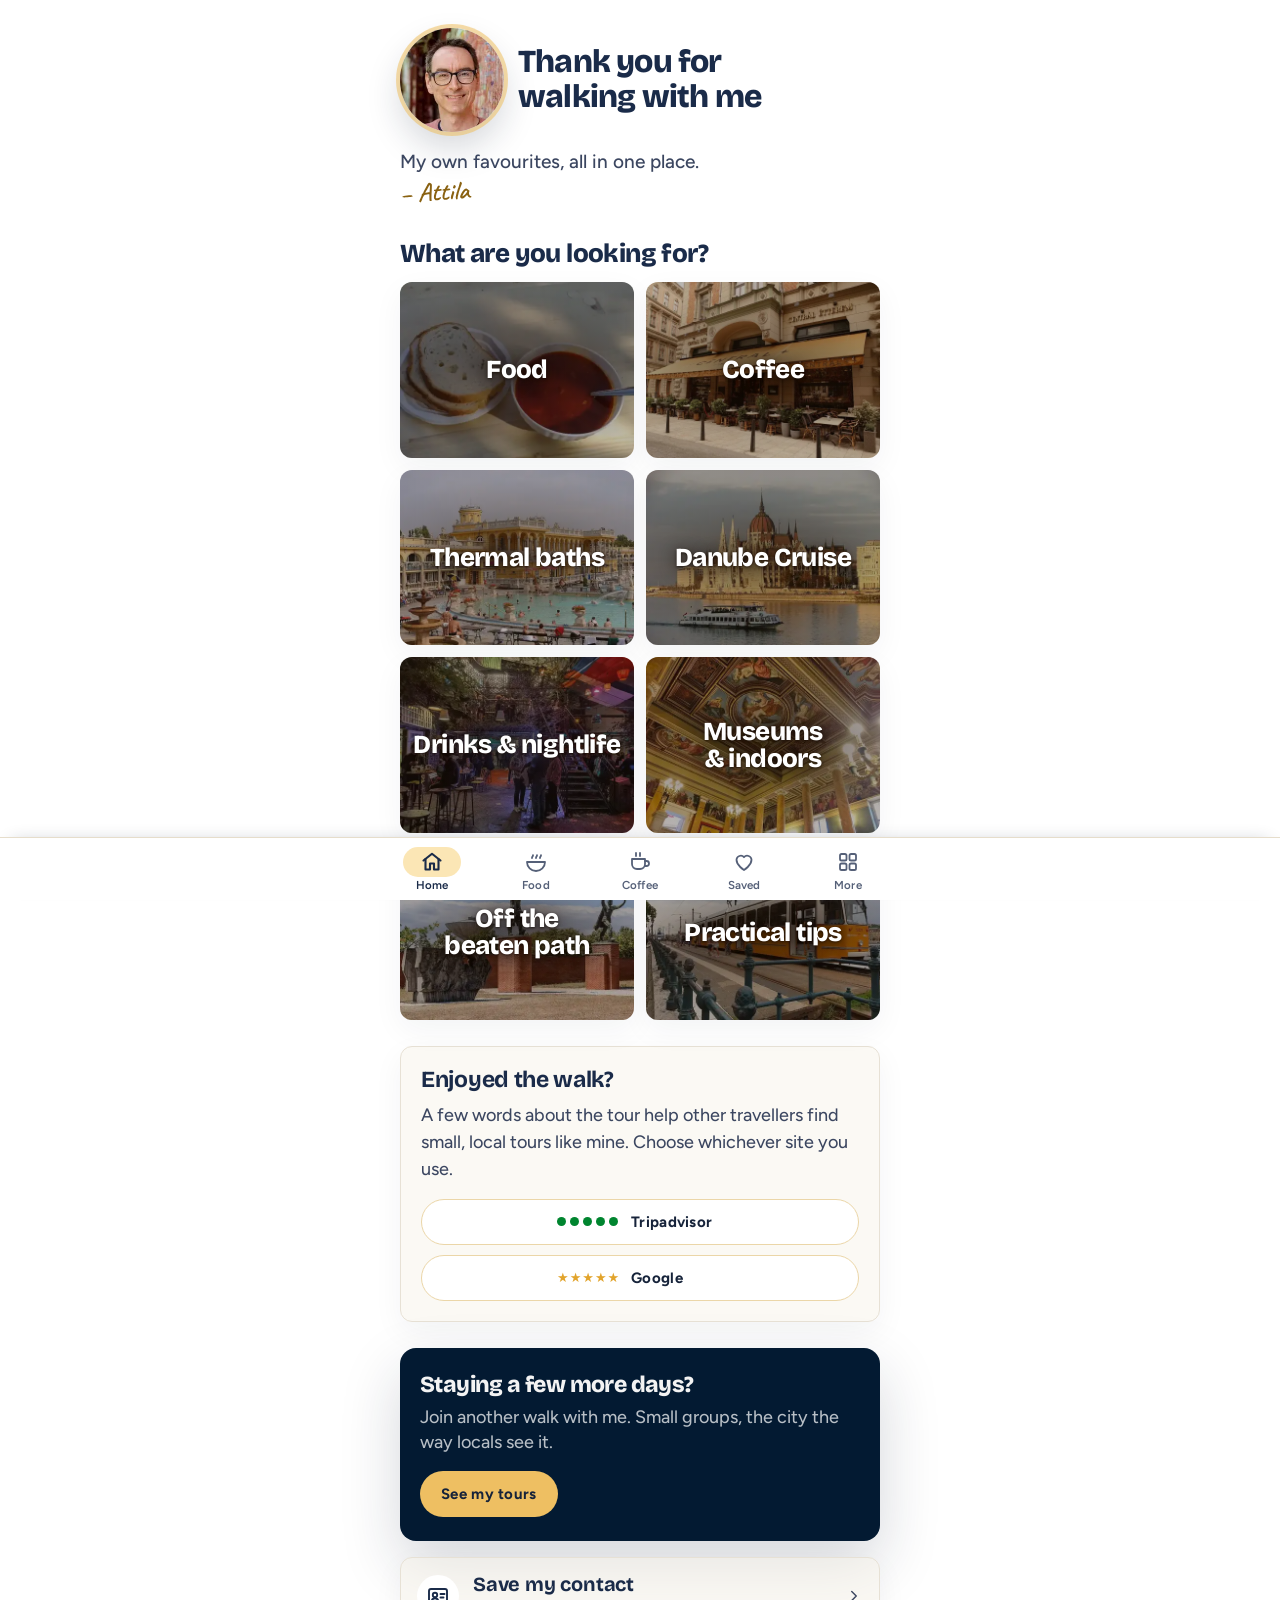
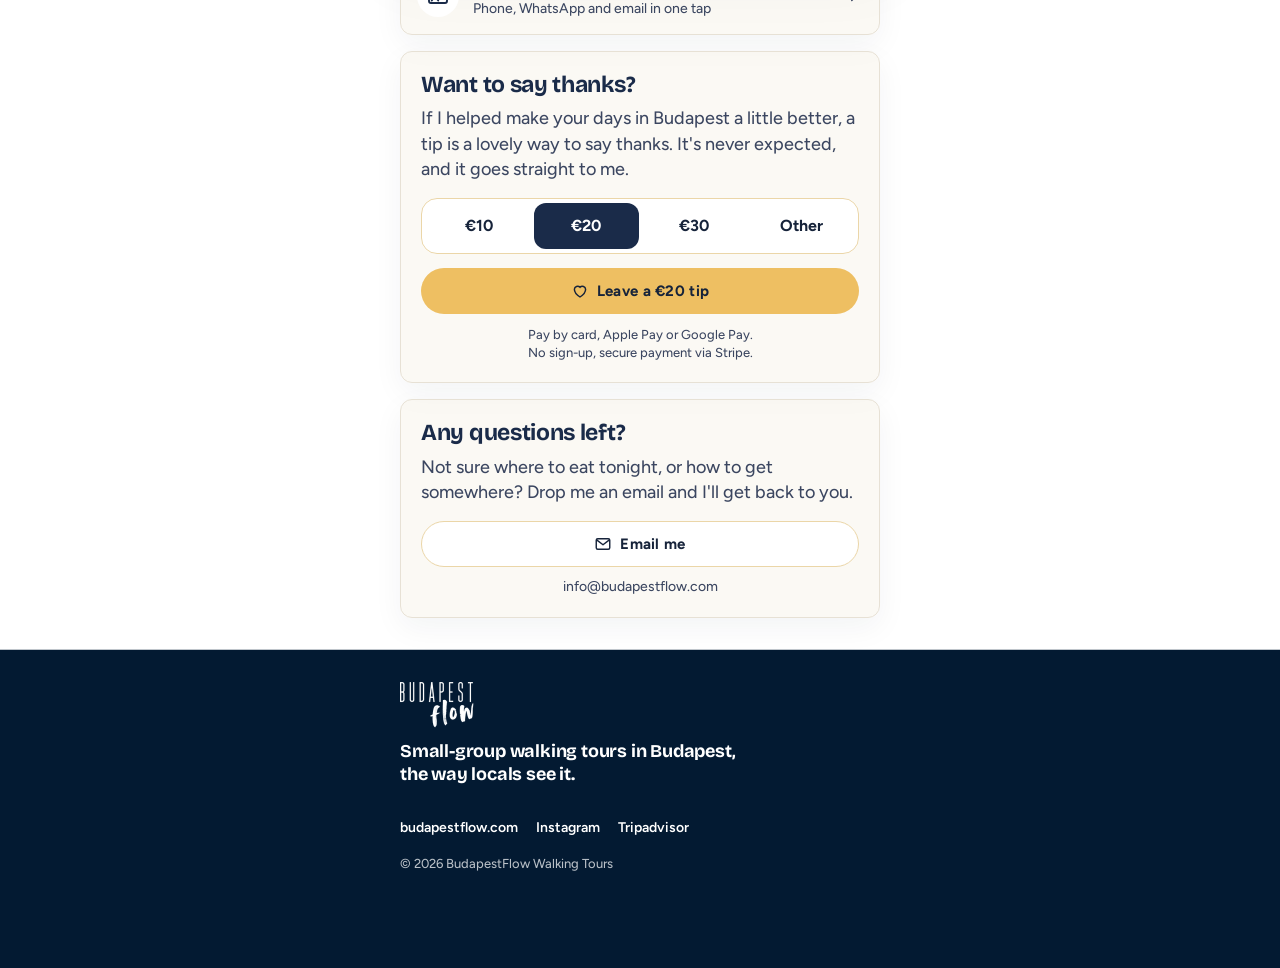
==== commit f72814e5: "Food place photos, new Coffee home tile - Own photo (240x240 webp) for each Food place, sources note" ====
--- a/index.html
+++ b/index.html
@@ -11,7 +11,7 @@
 <link rel="preload" href="fonts/bricolage-latin.woff2" as="font" type="font/woff2" crossorigin>
 <link rel="preload" href="images/attila.webp" as="image" fetchpriority="high">
 <link rel="preload" href="images/cat-food.webp" as="image" fetchpriority="high">
-<link rel="preload" href="images/cat-coffee.webp" as="image">
+<link rel="preload" href="images/cat-coffee-central.webp" as="image">
 <style>@font-face{font-family:Figtree;font-style:normal;font-weight:400 800;font-display:swap;src:url(fonts/figtree-latin.woff2) format("woff2");unicode-range:U+0000-00FF,U+0131,U+0152-0153,U+02BB-02BC,U+02C6,U+02DA,U+02DC,U+0304,U+0308,U+0329,U+2000-206F,U+20AC,U+2122,U+2191,U+2193,U+2212,U+2215,U+FEFF,U+FFFD}@font-face{font-family:Figtree;font-style:normal;font-weight:400 800;font-display:swap;src:url(fonts/figtree-latin-ext.woff2) format("woff2");unicode-range:U+0100-02BA,U+02BD-02C5,U+02C7-02CC,U+02CE-02D7,U+02DD-02FF,U+0304,U+0308,U+0329,U+1D00-1DBF,U+1E00-1E9F,U+1EF2-1EFF,U+2020,U+20A0-20AB,U+20AD-20C0,U+2113,U+2C60-2C7F,U+A720-A7FF}@font-face{font-family:Bricolage Grotesque;font-style:normal;font-weight:600 800;font-display:swap;src:url(fonts/bricolage-latin.woff2) format("woff2");unicode-range:U+0000-00FF,U+0131,U+0152-0153,U+02BB-02BC,U+02C6,U+02DA,U+02DC,U+0304,U+0308,U+0329,U+2000-206F,U+20AC,U+2122,U+2191,U+2193,U+2212,U+2215,U+FEFF,U+FFFD}@font-face{font-family:Bricolage Grotesque;font-style:normal;font-weight:600 800;font-display:swap;src:url(fonts/bricolage-latin-ext.woff2) format("woff2");unicode-range:U+0100-02BA,U+02BD-02C5,U+02C7-02CC,U+02CE-02D7,U+02DD-02FF,U+0304,U+0308,U+0329,U+1D00-1DBF,U+1E00-1E9F,U+1EF2-1EFF,U+2020,U+20A0-20AB,U+20AD-20C0,U+2113,U+2C60-2C7F,U+A720-A7FF}@font-face{font-family:Figtree Fallback;src:local("Arial"),local("Helvetica"),local("Roboto");size-adjust:100.7%;ascent-override:94.4%;descent-override:24.8%;line-gap-override:0%}@font-face{font-family:Bricolage Fallback;src:local("Arial Bold"),local("Arial"),local("Helvetica"),local("Roboto");font-weight:700 800;size-adjust:101.8%;ascent-override:91.4%;descent-override:26.5%;line-gap-override:0%}:root{--surface-paper: #FFFFFF;--surface-cream: #F7F3EA82;--cream-line: #E7E1D5;--surface-card: #FFFFFF;--panel-bg: #031A32;--panel-text: #B8BFC6;--panel-heading: #F3F3F3;--line: #E6DDCB;--tint-ochre: #FBF1DC;--tint-ochre-line: #EBD6A8;--tint-ochre-hover: #F6E4BC;--heading: #1A2B49;--ink: #16233A;--ink-muted: #3B4660;--yellow: #EEBF62;--yellow-hover: #E2A42C;--on-yellow: #16233A;--ochre-text: #8A6212;--navy-deep: #031A32;--navy-deep-mid: #0C2A4A;--on-dark: #FFFFFF;--on-dark-muted: #B8BFC6;--tripadvisor-green: #00852F;--focus-ring: #16233A;--focus-ring-on-dark: #EEBF62;--shadow-card: 0 10px 30px rgba(22, 35, 58, .05);--shadow-panel: 0 24px 60px rgba(22, 35, 58, .18);--shadow-photo: 0 16px 34px rgba(22, 35, 58, .18);--radius-sm: 6px;--radius-md: 12px;--radius-lg: 16px;--radius-pill: 999px;--font-display: "Bricolage Grotesque", "Bricolage Fallback", system-ui, -apple-system, "Segoe UI", sans-serif;--font-text: Figtree, "Figtree Fallback", system-ui, -apple-system, "Segoe UI", sans-serif;--font-hand: Caveat, "Segoe Print", "Bradley Hand", cursive;--logo-filter: none;--page-pad: 20px;box-sizing:border-box;padding-top:env(safe-area-inset-top,0px);padding-bottom:env(safe-area-inset-bottom,0px)}@media(prefers-color-scheme:dark){:root:not([data-theme=light]){--surface-paper: #031A32;--surface-cream: #0C2A4A;--cream-line: #1E3D60;--surface-card: #102F52;--line: #1E3D60;--tint-ochre: #1A3350;--tint-ochre-line: #3A5270;--tint-ochre-hover: #22405F;--heading: #FFFFFF;--ink: #FFFFFF;--ink-muted: #B8BFC6;--ochre-text: #EEBF62;--navy-deep: #01101F;--navy-deep-mid: #062038;--focus-ring: #EEBF62;--panel-bg: #01101F;--panel-text: #B8BFC6;--panel-heading: #F3F3F3;--shadow-card: none;--logo-filter: invert(1)}}:root[data-theme=dark]{--surface-paper: #031A32;--surface-cream: #0C2A4A;--cream-line: #1E3D60;--surface-card: #102F52;--line: #1E3D60;--tint-ochre: #1A3350;--tint-ochre-line: #3A5270;--tint-ochre-hover: #22405F;--heading: #FFFFFF;--ink: #FFFFFF;--ink-muted: #B8BFC6;--ochre-text: #EEBF62;--navy-deep: #01101F;--navy-deep-mid: #062038;--focus-ring: #EEBF62;--panel-bg: #01101F;--panel-text: #B8BFC6;--panel-heading: #F3F3F3;--shadow-card: none;--logo-filter: invert(1)}*,*:before,*:after{box-sizing:inherit}details,details *,details *:before,details *:after{box-sizing:border-box}html{scroll-padding-bottom:calc(var(--tabbar-h, 62px) + env(safe-area-inset-bottom,0px) + 16px);scroll-padding-top:calc(env(safe-area-inset-top,0px) + 72px);-webkit-text-size-adjust:100%}body{margin:0;background:var(--surface-paper);color:var(--ink-muted);font:450 18px/1.55 var(--font-text);-webkit-font-smoothing:antialiased}p{line-height:1.4}img{max-width:100%;display:block}a{color:inherit}button{font:inherit;color:inherit}:focus-visible{outline:2px solid var(--focus-ring);outline-offset:2px}.icon{width:24px;height:24px;fill:none;stroke:currentColor;stroke-width:1.9;stroke-linecap:round;stroke-linejoin:round;flex:none}.app{max-width:520px;margin:0 auto;min-height:100vh;min-height:100dvh;display:flex;flex-direction:column}.app>main{flex:1 0 auto}.pad{padding-left:var(--page-pad);padding-right:var(--page-pad)}.brandbar{display:flex;align-items:center;justify-content:space-between;padding-top:calc(env(safe-area-inset-top,0px) + 12px);padding-bottom:12px;margin-top:calc(-1*env(safe-area-inset-top,0px))}.brandbar,.topbar{border-image:linear-gradient(to top,var(--line) 1px,var(--surface-card) 1px) fill 0 / 0 / 0 100vmax;box-shadow:0 6px 16px -14px #16233a59}.brandbar a.logo{display:inline-block;line-height:0}.brandbar img{height:34px;width:auto;filter:var(--logo-filter)}.brandbar .site{font-size:14px;font-weight:600;color:var(--ink-muted);text-decoration:none}.sig{display:flex;align-items:baseline;flex-wrap:wrap;gap:2px 8px;margin-top:6px}.sig .hand{margin-top:0}.hero{display:grid;grid-template-columns:auto 1fr;gap:14px;align-items:start;padding-top:18px;padding-bottom:8px}.portrait{width:104px;height:104px;border-radius:50%;background:var(--surface-cream);box-shadow:0 0 0 4px #eebf628c,var(--shadow-photo);display:grid;place-items:center;overflow:hidden;font:800 24px/1 var(--font-display);color:var(--heading);letter-spacing:-.5px}.portrait img{width:100%;height:100%;object-fit:cover}.hero h1{margin:0;align-self:center;font:800 clamp(20px,calc((100vw - 158px) / 7.8),32px)/1.08 var(--font-display);letter-spacing:-.8px;color:var(--heading)}.hero-text{grid-column:1 / -1}.no-header .hero{padding-top:28px}.hero .lead{margin:2px 0 0;font-size:clamp(16px,5.2vw,19px);line-height:1.45;font-weight:500}.hand{height:20px;width:auto;color:var(--ochre-text);display:inline-block;transform:rotate(-3deg);margin:6px 0 0 2px;overflow:visible}.near{margin-top:18px;background:var(--tint-ochre);border:1px solid var(--tint-ochre-line);border-radius:var(--radius-lg);padding:18px 16px 8px}.eyebrow{font:700 12px/1.3 var(--font-text);letter-spacing:1.5px;text-transform:uppercase;color:var(--ochre-text);margin:0}h1,h2{text-wrap:balance}.near h2{margin:4px 0 8px;font:700 23px/1.15 var(--font-display);color:var(--heading);letter-spacing:-.3px}.section-head{margin:30px 0 14px}.section-head h2{margin:0;font:800 26px/1.1 var(--font-display);letter-spacing:-.6px;color:var(--heading)}.grid{display:grid;grid-template-columns:1fr 1fr;gap:12px}.tile{position:relative;display:block;aspect-ratio:4 / 3;padding:0;overflow:hidden;cursor:pointer;text-align:left;border:0;border-radius:var(--radius-md);box-shadow:var(--shadow-card);background:var(--surface-cream);outline-offset:3px;transition:transform .15s ease}.tile:active{transform:scale(.975)}.tile-img{position:absolute;inset:0;background:var(--img, linear-gradient(135deg, var(--c1), var(--c2)));background-size:cover;background-position:center;display:grid;place-items:center}.tile-img .icon{width:54px;height:54px;stroke-width:1.4;color:#ffffff8c;transform:translateY(-28px)}.tile:after{content:"";position:absolute;inset:0;pointer-events:none;background:linear-gradient(to top,#031a32e6,#031a3280 45%,#031a3200 78%)}.tile-label{position:absolute;left:12px;right:12px;bottom:11px;z-index:1;font:800 clamp(20px,6vw,26px)/1.05 var(--font-display);letter-spacing:-.6px;color:#fff;text-shadow:0 2px 12px rgba(3,26,50,.6);text-wrap:balance}.tile-ph{position:absolute;top:8px;right:8px;z-index:1;font:700 9.5px/1 var(--font-text);letter-spacing:1px;text-transform:uppercase;color:#fffc;border:1px solid rgba(255,255,255,.45);border-radius:5px;padding:4px 6px}.labels-center .tile:after{background:radial-gradient(ellipse 75% 45% at 50% 50%,#1e10069e,#1e100666 65%,#1e10064d)}.labels-center .tile-label{inset:0;display:grid;place-items:center;padding:10px 12px;text-align:center;text-shadow:0 1px 3px rgba(20,10,4,.7),0 2px 16px rgba(20,10,4,.8)}.labels-center .tile-img .icon{display:none}.more{list-style:none;margin:18px 0 0;padding:0;border-top:1px solid var(--line)}.more button{width:100%;display:flex;align-items:center;gap:14px;padding:14px 2px;background:none;border:0;border-bottom:1px solid var(--line);cursor:pointer;text-align:left;color:var(--ink);font-weight:600;font-size:16px}.more button .icon:first-child{color:var(--ochre-text)}.more button .grow{flex:1}.more button .icon:last-child{width:18px;height:18px;color:var(--ink-muted)}.btn{display:inline-flex;align-items:center;justify-content:center;gap:8px;font:700 15px/1.2 var(--font-text);letter-spacing:.3px;padding:12px 20px;min-height:46px;border-radius:var(--radius-pill);border:1.5px solid transparent;text-decoration:none;cursor:pointer}.btn .icon{width:18px;height:18px}.btn-primary{background:var(--yellow);color:var(--on-yellow)}.btn-secondary{background:var(--surface-card);border-color:var(--tint-ochre-line);color:var(--ink)}.btn-row{display:flex;flex-wrap:wrap;gap:10px}.tools{display:grid;grid-template-columns:1fr;gap:10px;margin-top:26px}.tools .btn{width:100%;white-space:nowrap}.review{margin-top:26px;background:var(--surface-cream);border:1px solid var(--cream-line);border-radius:var(--radius-md);box-shadow:var(--shadow-card);padding:20px}.review h2{margin:0 0 8px;font:700 23px/1.15 var(--font-display);letter-spacing:-.3px;color:var(--heading)}.review p{margin:0 0 16px;font-size:18px;line-height:1.5}.review .btn-row{display:grid;grid-template-columns:1fr;gap:10px}.review .btn{width:100%;gap:10px;white-space:nowrap}.ta-dots{display:inline-flex;gap:3px}.ta-dots i{width:8px;height:8px;border-radius:50%;background:var(--tripadvisor-green);display:block}.g-stars{color:var(--yellow-hover);letter-spacing:1px;font-size:13px}.review .ta-dots,.review .g-stars{width:64px;display:inline-flex;justify-content:flex-start;align-items:center;flex:none}.review .ta-dots{gap:4px}.review .ta-dots i{width:9px;height:9px}.review .rv-label{width:92px;text-align:left}.panel{margin-top:26px;background:var(--panel-bg);color:var(--panel-text);border-radius:var(--radius-lg);box-shadow:var(--shadow-panel);padding:24px 20px}.panel h2{margin:0 0 8px;font:800 23px/1.1 var(--font-display);letter-spacing:-.6px;color:var(--panel-heading)}.panel p{margin:0 0 16px}.panel .panel .panel :focus-visible{outline-color:var(--focus-ring-on-dark)}footer{margin-top:0;background:var(--navy-deep);color:var(--on-dark-muted);font-size:14px;padding-top:32px;padding-bottom:calc(env(safe-area-inset-bottom,0px) + 32px);margin-bottom:calc(-1*env(safe-area-inset-bottom,0px));box-shadow:0 0 0 100vmax var(--navy-deep);clip-path:inset(0 -100vmax -100vmax)}footer img{height:46px;width:auto;filter:invert(1);margin-bottom:12px}footer .tagline{margin:0 0 18px;color:var(--on-dark);font:700 18px/1.3 var(--font-display);letter-spacing:-.2px;max-width:30ch}footer nav{display:flex;flex-wrap:wrap;gap:0 18px;margin-bottom:4px}footer nav a{color:var(--on-dark);text-decoration:none;font-weight:600;padding:12px 0}footer small{display:block;font-size:13px}footer :focus-visible{outline-color:var(--focus-ring-on-dark)}.topbar{position:sticky;top:0;z-index:5;background:var(--surface-paper);padding-top:calc(env(safe-area-inset-top,0px) + 10px);padding-bottom:10px;margin-top:calc(-1*env(safe-area-inset-top,0px));display:flex;align-items:center;gap:12px}.back{width:42px;height:42px;border-radius:50%;border:1px solid var(--line);background:var(--surface-card);display:grid;place-items:center;cursor:pointer;color:var(--ink);flex:none}.back-pill{flex:none;display:inline-flex;align-items:center;gap:2px;height:42px;padding:0 16px 0 10px;border-radius:999px;border:1px solid var(--line);background:var(--surface-card);color:var(--ink);cursor:pointer;font:700 15px/1 var(--font-text)}.back-pill .icon{width:20px;height:20px;stroke-width:2.2}.topbar h1{margin:0;flex:1;min-width:0;font:800 23px/1.1 var(--font-display);letter-spacing:-.5px;color:var(--heading)}.topbar img{height:26px;width:auto;filter:var(--logo-filter)}.intro{margin:16px 0 12px;font-size:19px;line-height:1.5;font-weight:500}.filters{display:flex;gap:8px;overflow-x:auto;padding:2px 2px 6px;margin:0 -2px 4px;scrollbar-width:none}.filters::-webkit-scrollbar{display:none}.chip{flex:none;padding:8px 14px;border-radius:var(--radius-pill);border:1px solid var(--line);background:var(--surface-card);color:var(--ink);cursor:pointer;font-size:14px;font-weight:600}.chip[aria-pressed=true]{background:var(--ink);border-color:var(--ink);color:var(--surface-paper)}.chip-fav{display:inline-flex;align-items:center;gap:7px;background:var(--yellow);border-color:var(--yellow);color:var(--on-yellow);font-weight:700}.chip-fav .icon{width:16px;height:16px;color:var(--on-yellow);stroke-width:2}.chip-fav[aria-pressed=true]{background:var(--yellow-hover);border-color:var(--yellow-hover);color:var(--on-yellow)}.chip-fav[aria-pressed=true] .icon{color:var(--on-yellow);fill:var(--on-yellow)}.chip-fav:active{background:var(--yellow-hover)}@media(hover:hover)and (pointer:fine){.chip-fav:hover{background:var(--yellow-hover);border-color:var(--yellow-hover)}}.chip-tag{display:inline-flex;align-items:center;gap:6px;background:var(--ink);border-color:var(--ink);color:var(--surface-paper);text-transform:uppercase;letter-spacing:1px;font-size:12.5px}.chip-tag .icon{width:16px;height:16px;stroke-width:2.4}.tag-btn{cursor:pointer;-webkit-tap-highlight-color:transparent}.tag-btn:active{background:var(--tint-ochre-hover)}.tag-btn[aria-pressed=true]{background:var(--ink);border-color:var(--ink);color:var(--surface-paper)}@media(hover:hover)and (pointer:fine){.tag-btn:hover{border-color:var(--yellow);color:var(--ink)}.tag-btn[aria-pressed=true]:hover{color:var(--surface-paper)}}.group-title{margin:30px 0 0;font-size:18px;letter-spacing:1.4px}.group-title+.card,.group-title+.tipcard{margin-top:10px}.card{background:var(--surface-cream);border:1px solid var(--cream-line);border-radius:var(--radius-md);box-shadow:var(--shadow-card);margin:20px 0;transition:border-color .15s ease}.card .head{padding:18px 18px 14px;display:grid;grid-template-columns:1fr auto auto;gap:10px 12px}.card .name{margin:0;font:700 22px/1.2 var(--font-display);letter-spacing:-.3px;color:var(--heading)}.pick{display:inline-block;vertical-align:3px;margin-left:6px;font:700 10.5px/1 var(--font-text);letter-spacing:1.2px;text-transform:uppercase;padding:5px 8px;border-radius:var(--radius-sm);background:var(--yellow);color:var(--on-yellow)}.card .price{grid-column:2;grid-row:1;font-weight:700;color:var(--ink);font-size:15px;letter-spacing:1px;padding-top:3px}.card .price b{color:var(--cream-line);font-weight:700}.card .why{grid-column:1 / -1;margin:0;font-size:18px;line-height:1.55}.card .meta{grid-column:1 / -1;display:flex;align-items:center;gap:14px;flex-wrap:wrap;font-size:14px}.near-to{display:inline-flex;align-items:center;gap:6px;color:var(--ink);font-weight:500}.near-to .icon{width:16px;height:16px;color:var(--ochre-text);stroke-width:2.2}.tags{grid-column:1 / -1;display:flex;flex-wrap:wrap;gap:8px;margin-top:2px}.tag{display:inline-flex;align-items:center;gap:5px;font:600 11px/1 var(--font-text);letter-spacing:1px;text-transform:uppercase;padding:7px 10px;border-radius:7px;border:1px solid var(--cream-line);background:var(--surface-card);color:var(--ink-muted)}.tag.best{border-color:var(--tint-ochre-line);background:var(--tint-ochre);color:var(--ochre-text)}.tag .icon{width:13px;height:13px;stroke-width:2.4}.card .body{padding:14px 18px 18px;border-top:1px solid var(--cream-line)}.card .body .btn-row{display:grid;grid-template-columns:repeat(auto-fit,minmax(0,1fr));gap:12px}.card .body .btn{padding-left:10px;padding-right:10px;white-space:nowrap;gap:6px}.card .body .btn-row .btn+.btn{white-space:normal;line-height:1.15;text-align:center}.card .body .btn-row{container-type:inline-size}.card .body .btn-row.has-cta{grid-template-columns:auto minmax(0,1fr)}@container (max-width: 300px){.btn-row.has-cta .btn+.btn .icon{display:none}}.facts{list-style:none;padding:0;margin:0 0 16px}.facts li{display:flex;gap:10px;margin:0 0 10px;color:var(--ink);line-height:1.5}.facts li:last-child{margin-bottom:0}.facts li strong{font-weight:700}.facts .icon{width:18px;height:18px;margin-top:3px;color:var(--ochre-text);stroke-width:2.5}.tipcard{background:var(--surface-cream);border:1px solid var(--cream-line);border-radius:var(--radius-md);padding:16px;margin:12px 0;box-shadow:var(--shadow-card)}.tipcard .btn{margin-top:14px;width:100%}.tipcard h3{margin:0 0 6px;font:700 21px/1.2 var(--font-display);color:var(--heading)}.tipcard p{margin:0}.tipcard.avoid{background:var(--surface-card);border-color:var(--tint-ochre-line);box-shadow:inset 4px 0 #d0443a,var(--shadow-card);padding-left:20px}.tag-avoid .icon{width:13px;height:13px;stroke-width:2.4}.tag-avoid{display:inline-flex;align-items:center;gap:5px;font:700 10.5px/1 var(--font-text);letter-spacing:1.2px;text-transform:uppercase;padding:5px 8px;border-radius:var(--radius-sm);border:1px solid #D0443A;color:#b42318;background:#fdeeec;margin-bottom:8px}.empty{padding:18px 0;font-size:18px}.empty button{background:none;border:0;padding:0;color:var(--ochre-text);font-weight:700;cursor:pointer;text-decoration:underline}.contact{margin-top:16px;display:flex;align-items:center;gap:14px;padding:14px 16px;text-decoration:none;color:var(--ink);background:var(--surface-cream);border:1px solid var(--cream-line);border-radius:var(--radius-md);box-shadow:var(--shadow-card)}.contact:active{border-color:var(--yellow)}.contact .grow{flex:1;display:flex;flex-direction:column;gap:2px}.contact strong{font:700 20px/1.2 var(--font-display);letter-spacing:-.2px;color:var(--heading)}.contact .grow span{font-size:14px;color:var(--ink-muted)}.contact-ico{width:42px;height:42px;border-radius:50%;background:var(--surface-card);display:grid;place-items:center;color:var(--heading);flex:none}.contact>.icon:last-child{width:18px;height:18px;color:var(--ink-muted)}.tipping{margin-top:16px;margin-bottom:0;padding:20px;background:var(--surface-cream);border:1px solid var(--cream-line);border-radius:var(--radius-md);box-shadow:var(--shadow-card)}.tipping h2{margin:0 0 8px;font:700 23px/1.15 var(--font-display);letter-spacing:-.3px;color:var(--heading)}.tipping p{margin:0 0 16px;text-wrap:pretty}.nb{white-space:nowrap}.tipping .btn{width:100%}.tip-seg{display:grid;grid-template-columns:repeat(4,1fr);gap:2px;margin:0 0 14px;padding:4px;min-inline-size:0;background:var(--surface-card);border:1.5px solid var(--tint-ochre-line);border-radius:16px}.tip-opt{position:relative;display:block;cursor:pointer}.tip-opt input{position:absolute;inset:0;width:100%;height:100%;margin:0;opacity:0;cursor:pointer}.tip-opt span{display:flex;align-items:center;justify-content:center;min-height:46px;border-radius:12px;font:700 16px/1 var(--font-text);color:var(--ink);transition:background-color .12s ease,color .12s ease}.tip-opt input:checked+span{background:var(--heading);color:#fff}.tip-opt input:focus-visible+span{outline:2px solid var(--focus-ring);outline-offset:2px}.tip-opt:active input:not(:checked)+span{background:var(--tint-ochre-hover)}.tipping .tip-note{text-wrap:balance;margin:12px 0 0;font-size:13px;color:var(--ink-muted);text-align:center}.ask{margin-top:16px;padding:20px;background:var(--surface-cream);border:1px solid var(--cream-line);border-radius:var(--radius-md);box-shadow:var(--shadow-card)}.ask h2{margin:0 0 8px;font:700 23px/1.15 var(--font-display);letter-spacing:-.3px;color:var(--heading)}.ask p{margin:0 0 16px}.ask .btn{width:100%}.ask .ask-addr{margin:10px 0 0;text-align:center;font-size:14px;color:var(--ink-muted);user-select:all}main.pad{padding-bottom:32px}h1[tabindex="-1"]:focus{outline:none}.sr{position:absolute;width:1px;height:1px;overflow:hidden;clip:rect(0 0 0 0);white-space:nowrap}.proto{text-align:center;font-size:12px;color:var(--on-dark-muted);opacity:.8;margin-top:12px}@media(hover:hover)and (pointer:fine){.tile:hover{box-shadow:0 0 0 2px var(--yellow),var(--shadow-card)}.card:hover,.back:hover,.contact:hover,.tipping:hover{border-color:var(--yellow)}.more button:hover .grow,.brandbar .site:hover{color:var(--ochre-text)}.btn-primary:hover{background:var(--yellow-hover)}.btn-secondary:hover{background:var(--tint-ochre-hover)}footer nav a:hover{color:var(--yellow)}}.btn-primary:active{background:var(--yellow-hover)}.btn-secondary:active,.back:active,.back-pill:active,.chip:active,.sheet-row:active{background:var(--tint-ochre-hover)}html,a,button,[role=button],label{-webkit-tap-highlight-color:transparent}.toast{position:fixed;left:50%;bottom:calc(20px + env(safe-area-inset-bottom,0px));z-index:50;transform:translate(-50%,12px);opacity:0;pointer-events:none;display:flex;align-items:center;gap:8px;padding:11px 16px;border-radius:999px;width:max-content;max-width:calc(100vw - 32px);background:var(--navy-deep);color:#fff;font-weight:600;font-size:15px;box-shadow:0 8px 24px #031a3240;transition:opacity .2s ease,transform .2s ease}.toast.show{opacity:1;transform:translate(-50%)}.toast:before{content:"\2713";color:var(--yellow);font-weight:800}.card-c .head{padding:14px 14px 12px;grid-template-columns:112px minmax(0,1fr);gap:12px 14px}.card-c .thumb{width:112px;height:112px;object-fit:cover;border-radius:8px;background:var(--surface-card)}.card-c .info{min-width:0;display:grid;grid-template-columns:minmax(0,1fr) auto;gap:6px 4px;align-content:start}.card-c .name{font-size:19px;line-height:1.2;overflow-wrap:anywhere}.card-c .save{grid-column:2;grid-row:1;margin:-9px -8px -9px 0}.card-c .sub{grid-column:1 / -1;display:flex;align-items:center;flex-wrap:wrap;gap:8px}.card-c .price{padding-top:0;font-weight:700;color:var(--ink);font-size:15px;letter-spacing:1px}.card-c .price b{color:var(--cream-line);font-weight:700}.card-c .pick{margin-left:0;vertical-align:0}.card-c .tags{gap:6px;margin-top:0}.card-c .tag{padding:5px 8px;font-size:10.5px}.card-c .meta{font-size:14px}.card-c .near-to{align-items:flex-start;line-height:1.3}.card-c .near-to .icon{margin-top:1px}a.near-to{text-decoration:underline;text-decoration-color:var(--tint-ochre-line);text-underline-offset:3px}a.near-to:active{color:var(--ochre-text)}@media(hover:hover)and (pointer:fine){a.near-to:hover{color:var(--ochre-text);text-decoration-color:currentColor}}.card-c .why{font-size:17px;line-height:1.5}.fold{border-top:1px solid var(--cream-line)}.fold summary{list-style:none;display:flex;align-items:center;justify-content:flex-start;gap:8px;min-height:50px;padding:0 14px 0 10px;border-radius:0 0 11px 11px;cursor:pointer;font:700 17px/1.25 var(--font-text);color:var(--ink);-webkit-tap-highlight-color:transparent}.fold summary::-webkit-details-marker{display:none}.fold summary .icon{width:22px;height:22px;stroke-width:2.2;color:var(--ochre-text);transform:rotate(90deg);transition:transform .15s ease}.fold[open] summary .icon{transform:rotate(-90deg)}.fold summary:active{background:var(--tint-ochre-hover)}.fold[open] summary{border-radius:0}.fold summary:focus-visible{outline-offset:-2px}.card-c .fold .body{border-top:0;padding:2px 14px 16px}@media(hover:hover)and (pointer:fine){.fold summary:hover span{color:var(--ochre-text)}}.save{grid-column:3;grid-row:1;width:40px;height:40px;margin:-9px -10px -9px -2px;padding:0;display:grid;place-items:center;background:none;border:0;border-radius:50%;cursor:pointer;color:var(--ink-muted);-webkit-tap-highlight-color:transparent}.save .icon{transition:transform .15s ease}.save:active .icon{transform:scale(.82)}.save[aria-pressed=true]{color:#d0443a}.save[aria-pressed=true] .icon{fill:#d0443a}.tab-ico{position:relative;display:inline-flex}.badge{position:absolute;top:-5px;right:2px;min-width:17px;height:17px;padding:0 4px;box-sizing:border-box;border-radius:9px;background:var(--yellow);color:var(--heading);font:700 10.5px/17px var(--font-text);text-align:center}.saved-empty{text-align:center;padding:56px 12px 24px}.saved-empty .icon{width:44px;height:44px;color:var(--cream-line);stroke-width:1.6;margin-bottom:10px}.saved-empty h2{margin:0 0 6px;font:700 23px/1.15 var(--font-display);color:var(--heading)}.saved-empty p{margin:0 0 20px;color:var(--ink-muted)}.list-btn{width:100%;margin:4px 0 6px}.saved-note{margin:22px 0 0;text-align:center;font-size:13px;color:var(--ink-muted)}.sheet-backdrop{position:fixed;inset:0;z-index:42;background:#031a3266;opacity:0;visibility:hidden;transition:opacity .2s ease,visibility .2s}.sheet-backdrop.open{opacity:1;visibility:visible}.sheet{position:fixed;left:0;right:0;bottom:calc(var(--tabbar-h) + env(safe-area-inset-bottom,0px));z-index:43;max-width:520px;margin:0 auto;box-sizing:border-box;padding:16px 14px 10px;max-height:calc(100dvh - var(--tabbar-h) - env(safe-area-inset-bottom,0px) - 80px);overflow-y:auto;background:var(--surface-card);border-radius:22px 22px 0 0;box-shadow:0 -12px 32px -14px #031a3266;transform:translateY(16px);opacity:0;visibility:hidden;transition:transform .2s ease,opacity .2s ease,visibility .2s}.sheet.open{transform:none;opacity:1;visibility:visible}.sheet h2{margin:0 6px 8px;font:700 12px/1.3 var(--font-text);letter-spacing:1.5px;text-transform:uppercase;color:var(--ochre-text)}.sheet ul{list-style:none;margin:0;padding:0}.sheet-row{display:flex;align-items:center;gap:14px;min-height:56px;padding:6px 8px;border-radius:14px;text-decoration:none;color:var(--heading);font:700 17px/1.2 var(--font-display)}.sheet-row .icon:last-child{margin-left:auto;width:18px;height:18px;color:#6a7388}.sheet-row.on{background:#fbe6b5}.sheet-thumb{flex:none;width:44px;height:44px;border-radius:12px;background-size:cover;background-position:center}body.sheet-open{overflow:hidden}:root{--tabbar-h: 62px}.tabbar{position:fixed;left:0;right:0;bottom:0;z-index:44;background:var(--surface-card);border-top:1px solid var(--line);box-shadow:0 -6px 18px -12px #16233a4d;padding-bottom:env(safe-area-inset-bottom,0px)}.tabbar-inner{max-width:520px;margin:0 auto;display:grid;grid-template-columns:repeat(auto-fit,minmax(0,1fr));height:var(--tabbar-h)}.tab{display:flex;flex-direction:column;align-items:center;justify-content:center;gap:3px;color:#556078;text-decoration:none;font:600 11.5px/1 var(--font-text);letter-spacing:.1px;-webkit-tap-highlight-color:transparent;position:relative;background:none;border:0;padding:0;cursor:pointer;appearance:none}.tab .tab-ico{width:58px;height:30px;align-items:center;justify-content:center;border-radius:15px;transition:background-color .15s ease}.tab .icon{width:24px;height:24px;stroke-width:1.8}.tab.on{color:var(--heading)}.tab.on .tab-ico{background:#fbe6b5}.tab.on .icon{color:var(--heading);stroke-width:2.1}.tab:focus-visible{outline-offset:-4px}.has-tabbar .app{padding-bottom:var(--tabbar-h);min-height:calc(100dvh - var(--tabbar-h))}.has-tabbar footer{margin-bottom:0;padding-bottom:32px}.has-tabbar .toast{bottom:calc(var(--tabbar-h) + 16px + env(safe-area-inset-bottom,0px))}@media(hover:hover){.tab:hover{color:var(--heading)}}@media(prefers-reduced-motion:reduce){*{transition:none!important}}</style>
 </head>
 <body>
@@ -59,7 +59,7 @@
   </defs>
 </svg>
 
-<script>const LOGO="images/budapestflow-logo.webp",REVIEW_URL="https://www.tripadvisor.com/Attraction_Review-g274887-d8358217-Reviews-BudapestFlow-Budapest_Central_Hungary.html",TOURS_URL="https://budapestflow.com",GOOGLE_REVIEW_URL="#",TIP_LINKS=[{label:"\u20AC10",url:"#"},{label:"\u20AC20",url:"#",featured:!0},{label:"\u20AC30",url:"#"},{label:"Other",url:"#",cta:"Choose your amount"}],tipGo=e=>`<a class="btn btn-primary" id="tip-go" href="${esc(e.url)}"${e.url==="#"?"":' target="_blank" rel="noopener"'}>${ico("heart")}${esc(e.cta||"Leave a "+e.label+" tip")}</a>`,CARD_URL="https://attila.budapestflow.com",EMAIL="info@budapestflow.com",TILE_LABELS="center",FOOD_LAYOUT="compact",GROUP_IMG={"Hungarian kitchen":"images/cat-food.webp","Street food":"images/cat-quick.webp","Cakes & sweets":"images/cat-sweets.webp"},SHOW_HEADER=!1,SHOW_TABBAR=!0,TABS=[{id:"",href:"#",label:"Home",icon:"home"},{id:"food",href:"#cat/food",label:"Food",icon:"food"},{id:"coffee",href:"#cat/coffee",label:"Coffee",icon:"coffee"},{id:"saved",href:"#saved",label:"Saved",icon:"heart"},{id:"more",label:"More",icon:"grid"}],INSTAGRAM_URL="https://instagram.com/budapestflow",TOURS={"street-art":"Street Art Tour","mini-statues":"Hidden Mini Statues Tour",highlights:"Highlights and Hidden Gems"},CATEGORIES=[{id:"food",c1:"#B5654A",c2:"#7A3B2A",img:"images/cat-food.webp",label:"Food",home:!0,intro:"Proper Hungarian meals, street food for a quick bite, and cakes for after."},{id:"coffee",c1:"#8C6A52",c2:"#4E3829",img:"images/cat-coffee.webp",label:"Coffee",home:!0,intro:"Grand old caf\xE9s for the atmosphere, specialty spots for the coffee."},{id:"baths",c1:"#5F9A96",c2:"#2F6263",img:"images/cat-baths.webp",label:"Thermal baths",home:!0,intro:"Each bath has its own character. Pick the one that fits your mood."},{id:"danube",c1:"#5B7FA6",c2:"#2C4A6E",img:"images/cat-danube.webp",label:"Danube Cruise",home:!0,intro:"See the city from the river, the classic way or the local way."},{id:"drinks",c1:"#8A5A7A",c2:"#4E2F48",img:"images/cat-drinks.webp",label:"Drinks & nightlife",home:!0,intro:"Ruin bars, wine, craft beer and a rooftop."},{id:"rainy",c1:"#7D8794",c2:"#454E5C",img:"images/cat-rainy.webp",label:"Museums & indoors",home:!0,intro:"For a rainy afternoon, or when your feet need a break from walking."},{id:"offbeat",c1:"#9A6B4F",c2:"#5A3B2C",img:"images/cat-offbeat.webp",label:"Off the beaten path",home:!0,intro:"The Budapest most visitors miss: hidden courtyards, odd little museums and places where locals hang out."},{id:"practical",c1:"#8C9460",c2:"#555C38",img:"images/cat-practical.webp",label:"Practical tips",home:!0,intro:"Small things that save you money and hassle."}],PLACES=[{cat:"food",group:"Hungarian kitchen",name:"Menza",why:"Stylish, vintage-inspired classic in the city centre, serving both Hungarian and international dishes. I like it best for a weekday lunch.",price:2,near:"Liszt Ferenc Square, near Oktogon",good:["Lunch","Dinner"],tip:"Good-value weekday lunch menu. Terrace in summer.",order:"Garlic cream soup, goulash",web:"https://menzaetterem.hu/en/",placeId:"ChIJ1dRim27cQUcR_kCX7BuqHTY"},{cat:"food",group:"Hungarian kitchen",name:"Caf\xE9 K\xF6r",why:"Where I send guests near the Basilica for solid Hungarian food, no fuss.",price:2,near:"Near St. Stephen's Basilica",good:["Lunch","Dinner"],tip:"Daily specials on the board.",order:"Goulash",tours:["highlights"]},{cat:"food",group:"Hungarian kitchen",name:"K\u0151leves Vend\xE9gl\u0151",why:"Jewish-Hungarian comfort food in a former kosher butcher's shop. Come hungry.",price:2,near:"Kazinczy utca, Jewish Quarter",good:["Lunch","Dinner","Veggie"],tip:"Weekday lunch deal with soup and dessert. Not kosher.",order:"Matzo ball soup, s\xF3let (cholent)",fav:!0,web:"https://kolevesvendeglo.hu/en/",placeId:"ChIJOygAumncQUcRj5mDcDKq45I"},{cat:"food",group:"Hungarian kitchen",name:"Gett\xF3 Guly\xE1s",why:"My stew stop: more than ten kinds of p\xF6rk\xF6lt to choose from.",price:2,near:"Near the Great Synagogue",good:["Lunch","Dinner"],tip:"Almost always full. Book ahead, even for lunch.",order:"P\xF6rk\xF6lt with nokedli, soml\xF3i for dessert",fav:!0,web:"https://gettogulyas.hu/en/homepage/",placeId:"ChIJZb83JGjcQUcR1M0xNU7rtsI"},{cat:"food",group:"Hungarian kitchen",name:"Rosenstein",why:"A family-run Jewish restaurant and a local favourite for decades. I'd save it for a proper dinner.",price:3,near:"Near Keleti railway station",good:["Dinner"],tip:"Worth the short trip out.",order:"Ask the owner"},{cat:"food",group:"Hungarian kitchen",name:"TATI From Farm to Table",why:"Modern Hungarian cooking with produce from their own farm. I'd choose it for a special night.",price:4,near:"Doh\xE1ny utca, Jewish Quarter",good:["Dinner","Date night"],tip:"Book ahead. There is a vegan tasting menu too.",order:"The seasonal tasting menu",web:"https://tatibudapest.com/",placeId:"ChIJsdS42GjdQUcR7ovm-5DHmWo"},{cat:"food",group:"Street food",name:"Retro L\xE1ngos",why:"My go-to for l\xE1ngos, and it has been going since 2011.",price:1,near:"Bajcsy-Zsilinszky \xFAt, near Arany J\xE1nos metro",good:["Quick bite","Budget","Veggie"],tip:"Gluten-free and vegan versions too. Second shop near the Parliament, in V\xE9csey utca.",order:"Classic l\xE1ngos with sour cream and cheese",web:"https://retrolangos.hu/en/",placeId:"ChIJIZUXVGvcQUcRmGhtnafDysU"},{cat:"food",group:"Street food",name:"Bors GasztroB\xE1r",why:"Creative soups and baguettes in a tiny place. One of my favourites for a quick lunch.",price:1,near:"Jewish Quarter",good:["Quick bite","Budget"],tip:"Expect a queue, it moves fast.",order:"Soup of the day",fav:!0,tours:["street-art","mini-statues"]},{cat:"food",group:"Cakes & sweets",name:"Szamos",why:"I always stop here for marzipan and a classic cake, and it makes a lovely gift.",price:2,near:"Several shops in the centre",good:["Sweet tooth","Gifts"],fav:!0},{cat:"food",group:"Cakes & sweets",name:"Auguszt",why:"A family patisserie since the 19th century. Go for the old-fashioned cakes.",price:2,near:"Several shops in the centre",good:["Sweet tooth"]},{cat:"coffee",group:"Historic grand caf\xE9s",name:"Central Caf\xE9",why:"A classic literary caf\xE9, calmer than the New York. I'd come for a slow breakfast.",price:3,near:"Near Elizabeth Bridge",good:["Breakfast","Cake break"],order:"Cake and coffee",web:"https://centralgrandcafe.hu/en/home/",placeId:"ChIJPWTeZUTcQUcRMXCSK_9QR0E"},{cat:"coffee",group:"Historic grand caf\xE9s",name:"P\xE1risi Passage",why:"Coffee and cake under the stained-glass dome of the P\xE1risi Udvar. A beautiful place to rest your feet.",price:3,near:"Ferenciek tere, near Elizabeth Bridge",good:["Cake break","Sightseeing"],tip:"Caf\xE9 by day, restaurant in the evening. Book for dinner.",order:"Coffee and a French-style dessert",web:"https://parisipassage.hu/",placeId:"ChIJwxcVFcTdQUcRbgQjKuCiuiI"},{cat:"coffee",group:"Historic grand caf\xE9s",name:"M\u0171v\xE9sz",why:"An old caf\xE9 opposite the Opera. I'd stop here before or after a show.",price:2,near:"Opposite the Opera House",good:["Cake break"]},{cat:"coffee",group:"Specialty coffee",name:"Massolit Books & Caf\xE9",why:"English-language bookshop and caf\xE9 with a hidden back garden. My favourite quiet corner.",price:2,near:"Nagy Di\xF3fa utca, Jewish Quarter",good:["Coffee lovers","Quiet"],tip:"Take a table in the garden in summer. Busy with students at peak hours.",order:"Homemade cake and a coffee",fav:!0,placeId:"ChIJb-V2Q2jcQUcRLRX9PFUgj7w"},{cat:"coffee",group:"Specialty coffee",name:"Espresso Embassy",why:"Serious coffee near the Basilica, for when I want a proper espresso.",price:2,near:"Near St. Stephen's Basilica",good:["Coffee lovers"],tours:["mini-statues"],web:"https://espressoembassy.hu/",placeId:"ChIJGyzE_xTcQUcRlvjbtChDLtU"},{cat:"coffee",group:"Specialty coffee",name:"My Little Melbourne",why:"A small specialty bar in the Jewish Quarter, good for a quick coffee.",price:2,near:"Jewish Quarter",good:["Coffee lovers"],tours:["street-art"]},{cat:"coffee",group:"Specialty coffee",name:"Fekete",why:"A hidden courtyard caf\xE9 and one of the city's specialty pioneers. Half the fun is finding it.",price:2,near:"Near the National Museum",good:["Breakfast","Coffee lovers"],tip:"Enter through the courtyard. Brunch is served until early afternoon.",web:"https://feketekv.hu/",placeId:"ChIJ-UU5E0PcQUcRP0iqvvmBTO8"},{cat:"offbeat",name:"Paloma Artspace",why:"Local designers' workshops around a hidden colonnaded courtyard. My first stop for a gift.",price:0,near:"Kossuth Lajos utca, near Astoria",good:["Shopping","Souvenirs"],tip:"The best place for handmade gifts. Peek into the Unger House courtyard nearby too.",web:"https://www.palomaartspace.com/",placeId:"ChIJe9fZIvfdQUcREuq3JWU730E"},{cat:"offbeat",name:"Koller Gallery",why:"A secret gallery in the Castle District with a garden over the Danube. Most visitors walk right past it.",price:0,near:"T\xE1ncsics Mih\xE1ly utca, Castle District",good:["Art","Quiet"],tip:"Free to look around. All the pieces are for sale.",web:"https://www.kollergaleria.hu/",placeId:"ChIJBzFbyhjcQUcRhPRIyE8cQt8"},{cat:"offbeat",name:"Pinball Museum",why:"Europe's biggest pinball collection, and you can play almost all of it. Great on a rainy evening.",price:2,near:"Radn\xF3ti Mikl\xF3s utca, District XIII",good:["Rainy day","Evening"],tip:"One ticket, unlimited games. Open from the afternoon, closed Mon\u2013Tue.",web:"https://flippermuzeum.hu/en/",placeId:"ChIJRRMeY47cQUcRjgnfTfZA7s4"},{cat:"offbeat",name:"Children's Railway",why:"A forest railway in the Buda Hills, run by kids aged 10 to 14. A real change of pace.",price:1,near:"Buda Hills, Sz\xE9chenyi-hegy",good:["Families","Nature"],tip:"Bring cash for tickets. Closed on Mondays.",web:"https://gyermekvasut.hu/en/",placeId:"ChIJ11SpDg_fQUcR8H-Af2VJzic"},{cat:"offbeat",name:"Memento Park",why:"Where Budapest's old communist statues ended up, all in one open-air park.",price:2,near:"Outskirts of Buda, District XXII",good:["History"],tip:"It's a trip out of the centre. Their short guided tour makes all the difference.",web:"https://www.mementopark.hu/",placeId:"ChIJu0bfv2znQUcRzGPO9XqR-bc"},{cat:"offbeat",name:"Nyolc\xE9sf\xE9l",why:"Artists' studios and a ruin bar in an old telephone exchange, where locals hang out.",price:1,near:"N\xE9met utca, District VIII",good:["Evening","Art"],tip:"A local artists' hangout with a cheap, laid-back bar.",web:"https://nyolcesfel.hu/",placeId:"ChIJqYGX84HdQUcRkCVzggfelto"},{cat:"baths",name:"Sz\xE9chenyi",why:"The big yellow classic, and where I'd take a first-timer. Go early.",price:3,near:"City Park",good:["First-timers","Groups"],best:"Early morning",tip:"Bring flip-flops and a towel.",fav:!0},{cat:"baths",name:"Rudas",why:"Ottoman dome and a rooftop pool with a view. I'd go in the evening.",price:3,near:"Foot of Gell\xE9rt Hill, Buda",good:["Views"],best:"Evening",tip:"Check men-only and women-only days."},{cat:"baths",name:"Luk\xE1cs",why:"Where the locals go. Less show, more actual bathing.",price:2,near:"Buda end of Margaret Bridge",good:["Quiet time"],best:"Weekday morning"},{cat:"baths",name:"Veli Bej",why:"A small, quiet Ottoman bath, and a hidden favourite of mine.",price:2,near:"Buda end of Margaret Bridge",tip:"Limited capacity.",good:["Quiet time","Couples"],best:"Weekday afternoon"},{cat:"danube",name:"Evening river cruise",why:"The Parliament lit up from the water. I'd do this once, at sunset.",price:3,near:"Pest riverbank",good:["Couples","Photos"],best:"Sunset",tip:"Sunset departures sell out.",fav:!0},{cat:"danube",name:"Public boat D11 / D12",why:"My local hack: similar views for a fraction of the price.",price:1,near:"Stops along both riverbanks",good:["Budget","Photos"],best:"Late afternoon",tip:"Check the timetable, it changes by season."},{cat:"drinks",name:"Szimpla Kert",why:"The original ruin bar. I'd see it once, ideally before it gets busy.",price:1,near:"Jewish Quarter",good:["First-timers","Groups"],best:"Evening",tip:"Sunday morning farmers' market.",tours:["street-art"]},{cat:"drinks",name:"Csendes L\xE9tterem",why:"A surreal junk-art bar in an 1883 caf\xE9 building. Look up and around.",price:2,near:"Ferenczy Istv\xE1n utca, near Astoria",good:["Groups","Cocktails"],best:"Evening",tip:"Look for the old Caf\xE9 Fiume lettering on the window. Opens late afternoon.",placeId:"ChIJtfzFXUPcQUcR3mCDIuuQb1g"},{cat:"drinks",name:"Tasting Table",why:"My kind of tasting spot: cosy, in a lovely local neighbourhood. The owners are real wine enthusiasts, and their tastings are excellent.",price:2,near:"Br\xF3dy S\xE1ndor utca, District VIII",good:["Wine lovers","Tastings"],tip:"Book the sommelier-led tasting ahead, or drop into their wine shop across the street for a glass or a flight.",order:"A tasting flight of Hungarian wines",fav:!0,web:"https://tastehungary.com/tasting-table-budapest/",cta:"Book a tasting",placeId:"ChIJ_TYfaz3cQUcRxuWm7zf5llE"},{cat:"drinks",name:"Doblo",why:"A cosy wine bar in the Jewish Quarter, perfect after a walk through the district.",price:2,near:"Jewish Quarter",good:["Wine lovers","Couples"],best:"Evening"},{cat:"drinks",name:"Kadarka Wine Bar",why:"Around a hundred Hungarian wines open by the glass. Where I'd go to find out what kadarka is.",price:2,near:"Kir\xE1ly utca, Jewish Quarter",good:["Wine lovers","Couples"],best:"Evening",tip:"Book after 7 pm. Ask for small tasting pours before you pick a glass.",order:"A glass of Szeksz\xE1rd kadarka",placeId:"ChIJkaD3aGncQUcRoEcntPpnrW8"},{cat:"drinks",name:"\xC9leszt\u0151",why:"Craft beer in a former glassworks. My pick for a beer-lover's evening.",price:1,near:"Near Corvin Quarter",good:["Beer lovers","Groups"],best:"Evening"},{cat:"drinks",name:"Fekete Kutya",why:"Tiny, shabby, honest: a local bar with good-value beer.",price:1,near:"Dob utca, Jewish Quarter",good:["Beer lovers","Late night"],best:"Late evening",tip:"Opens at 5 pm, closed on Sundays. Gets packed when there's a DJ.",placeId:"ChIJJ0WFtGncQUcRI3vuFybLNmA"},{cat:"drinks",name:"360 Bar",why:"A rooftop on Andr\xE1ssy \xFAt. Go at sunset, if the weather plays along.",price:3,near:"On Andr\xE1ssy Avenue",good:["Couples"],best:"Sunset",tip:"Weather dependent."},{cat:"rainy",group:"Museums & sights",name:"Museum of Fine Arts",why:"Europe's old masters, plus Egyptian and classical art. I'd give it a full morning.",price:2,near:"Heroes' Square",good:["Art","Rainy day"],tip:"Closed Mondays. Combine it with the M\u0171csarnok across the square.",web:"https://www.szepmuveszeti.hu/en/",placeId:"ChIJ-6FvO4jbQUcROeO39pe3Sxs"},{cat:"rainy",group:"Museums & sights",name:"M\u0171csarnok",why:"Big contemporary shows in a grand hall on Heroes' Square. I check what's on before I go.",price:2,near:"Heroes' Square",good:["Art"],tip:"Each exhibition has its own ticket. Closed Mondays.",web:"https://mucsarnok.hu/",placeId:"ChIJd4t1FHjcQUcR6I49YlZiUg4"},{cat:"rainy",group:"Museums & sights",name:"Ludwig Museum",why:"Modern and contemporary art, from Picasso to Central European artists. Open late, which helps.",price:2,near:"M\xFCpa, on the Danube bank in District IX",good:["Art","Rainy day"],tip:"Open until 8 pm, closed Mondays.",web:"https://www.ludwigmuseum.hu/en",placeId:"ChIJ5_bsZQTdQUcRd39JyGJUeRE"},{cat:"rainy",group:"Museums & sights",name:"Hospital in the Rock",why:"A wartime hospital inside Castle Hill. It stays with you.",price:2,near:"Castle District",tip:"Guided visits only.",good:["History"]},{cat:"rainy",group:"Museums & sights",name:"House of Music Hungary",why:"An interactive music museum in City Park. Great with kids, and fun without them.",price:2,near:"City Park",good:["Families"],fav:!0},{cat:"rainy",group:"Small galleries",name:"Inda Gallery",why:"Contemporary Hungarian and international art, chosen by in-house art historians. I drop in whenever I'm nearby.",price:0,near:"Kir\xE1ly utca, District VI",good:["Art","Free"],tip:"Free to visit. Open Tuesday to Friday afternoons.",web:"https://www.indagaleria.hu/",placeId:"ChIJ69lVf2ncQUcRR6CQ6P8GXCI"},{cat:"rainy",group:"Small galleries",name:"De\xE1k Erika Gallery",why:"One of the city's longest-running galleries, open since 1998. A quiet way to see what Hungarian artists are up to.",price:0,near:"Mozs\xE1r utca, near the Opera",good:["Art","Free"],tip:"Free to visit. Open Wednesday to Friday, midday to 6 pm.",web:"https://deakerikagaleria.hu/",placeId:"ChIJE-dtQ2zcQUcRNx8-dc5Mgr8"},{cat:"rainy",group:"Small galleries",name:"Hungarian House of Photography",why:"Photo exhibitions in a historic photographer's studio house. I'd go for the building as much as the pictures.",price:1,near:"Nagymez\u0151 utca, near the Opera",good:["Art","Photography"],tip:"Small space, about half an hour. Closed Mondays.",web:"https://maimano.hu/",placeId:"ChIJgU5vE2zcQUcRXDGgKYfaaj8"}],TIPS=[{group:"Getting around",title:"Taxi",text:"Order through the Bolt, Uber or F\u0151taxi app. Licensed taxis and app rides run on set prices: the tariff is regulated, and the app shows you the price before you get in. If it says 'Freelancer' on the taxi, don't get in: it's a scam. Don't take a taxi that waves you over, and don't hail one on the street."},{group:"Getting around",title:"Public transport",text:"Buy a 24h or 72h pass if you'll ride more than a few times. The official BudapestGO app plans your route with live departures, and sells tickets and passes in English."},{group:"Getting around",title:"Airport bus 100E",text:"The cheap way to the airport: a direct bus from De\xE1k Ferenc t\xE9r (also stops at K\xE1lvin t\xE9r). It needs its own 2,500 HUF airport ticket. Just tap your bank card on the reader as you board. With a Budapest travel pass, buy the 1,000 HUF add-on in the BudapestGO app."},{group:"Money & safety",title:"Emergency: 112",text:"For police, an ambulance or the fire brigade, call 112. It's free from any phone.",action:{label:"Call 112",href:"tel:112"}},{group:"Money & safety",title:"Tipping",text:"Around 10\u201315% in restaurants. Check the bill: service is sometimes included."},{group:"Money & safety",title:"Pharmacy",text:"Look for the green cross and the word 'Gy\xF3gyszert\xE1r'."},{group:"Good to know",title:"Closing days",text:"Many museums close on Mondays, and some restaurants and small shops close on Sundays or Mondays. Check the opening hours before you set off."},{group:"Good to know",title:"Thermal bath basics",text:"Bring swimwear, flip-flops and your own towel, because many baths don't rent them or charge a lot. A swim cap is only needed in the lap pools. Rudas has men-only and women-only times in its Turkish bath, so check the schedule."},{group:"Good to know",title:"Phone and data",text:"EU SIM cards roam as at home. From outside the EU, an eSIM or a local prepaid SIM is usually cheaper than your home roaming."},{group:"Good to know",title:"Tap water",text:"It's safe to drink, so a refillable bottle saves you money."},{group:"Things to avoid",avoid:!0,title:"Riding without validating",text:"Stamp your paper ticket in the machine as you board, or at the metro entrance. An unvalidated ticket counts as no ticket, and inspectors fine on the spot."},{group:"Things to avoid",avoid:!0,title:"Euronet ATMs",text:"Use ATMs inside bank branches instead."},{group:"Things to avoid",avoid:!0,title:"Tourist exchange booths",text:"Pay by card, or withdraw forints from a bank ATM."},{group:"Things to avoid",avoid:!0,title:"Eating on V\xE1ci utca",text:"V\xE1ci utca (VAH-tsee OOT-tsah) is the long pedestrian shopping street in the centre of Pest, from V\xF6r\xF6smarty t\xE9r down to the Central Market Hall. Its restaurants are aimed at tourists: higher prices and average food. Walk a street or two away for better food at better prices."}],app=document.getElementById("app"),params=new URLSearchParams(location.search),tourKey=TOURS[params.get("tour")]?params.get("tour"):null,filters={fav:!1,tag:null};let tagCat=null;const SAVE_KEY="bpf-tips-saved",placeKey=e=>e.cat+"|"+e.name;let saved=new Set;try{saved=new Set(JSON.parse(localStorage.getItem(SAVE_KEY)||"[]"))}catch{}const persistSaved=()=>{try{localStorage.setItem(SAVE_KEY,JSON.stringify([...saved]))}catch{}},savedCount=()=>PLACES.filter(e=>saved.has(placeKey(e))).length,hashKey=e=>{let a=2166136261;for(let t=0;t<e.length;t++)a^=e.charCodeAt(t),a=Math.imul(a,16777619);return(a>>>0).toString(36)},listUrl=e=>{const a=new URL(location.href);return a.searchParams.delete("tour"),a.hash="saved="+e.map(t=>hashKey(placeKey(t))).join(","),a.href};let currentTab="";const esc=e=>String(e).replace(/[&<>"]/g,a=>({"&":"&amp;","<":"&lt;",">":"&gt;",'"':"&quot;"})[a]),ico=(e,a="icon")=>`<svg class="${a}" aria-hidden="true"><use href="#i-${e}"/></svg>`,priceHtml=e=>`<span role="img" aria-label="Price level ${e} of 4">${"\u20AC".repeat(e)}<b aria-hidden="true">${"\u20AC".repeat(4-e)}</b></span>`,mapsUrl=e=>"https://www.google.com/maps/search/?api=1&query="+encodeURIComponent(e.name+" Budapest")+(e.placeId?"&query_place_id="+encodeURIComponent(e.placeId):""),tileStyle=e=>e.img?`--img:url(${e.img})`:`--c1:${e.c1};--c2:${e.c2}`,catById=e=>CATEGORIES.find(a=>a.id===e);function reviewBlock(){return`<section class="review" aria-labelledby="review-title">
+<script>const LOGO="images/budapestflow-logo.webp",REVIEW_URL="https://www.tripadvisor.com/Attraction_Review-g274887-d8358217-Reviews-BudapestFlow-Budapest_Central_Hungary.html",TOURS_URL="https://budapestflow.com",GOOGLE_REVIEW_URL="#",TIP_LINKS=[{label:"\u20AC10",url:"#"},{label:"\u20AC20",url:"#",featured:!0},{label:"\u20AC30",url:"#"},{label:"Other",url:"#",cta:"Choose your amount"}],tipGo=e=>`<a class="btn btn-primary" id="tip-go" href="${esc(e.url)}"${e.url==="#"?"":' target="_blank" rel="noopener"'}>${ico("heart")}${esc(e.cta||"Leave a "+e.label+" tip")}</a>`,CARD_URL="https://attila.budapestflow.com",EMAIL="info@budapestflow.com",TILE_LABELS="center",FOOD_LAYOUT="compact",GROUP_IMG={"Hungarian kitchen":"images/cat-food.webp","Street food":"images/cat-quick.webp","Cakes & sweets":"images/cat-sweets.webp"},SHOW_HEADER=!1,SHOW_TABBAR=!0,TABS=[{id:"",href:"#",label:"Home",icon:"home"},{id:"food",href:"#cat/food",label:"Food",icon:"food"},{id:"coffee",href:"#cat/coffee",label:"Coffee",icon:"coffee"},{id:"saved",href:"#saved",label:"Saved",icon:"heart"},{id:"more",label:"More",icon:"grid"}],INSTAGRAM_URL="https://instagram.com/budapestflow",TOURS={"street-art":"Street Art Tour","mini-statues":"Hidden Mini Statues Tour",highlights:"Highlights and Hidden Gems"},CATEGORIES=[{id:"food",c1:"#B5654A",c2:"#7A3B2A",img:"images/cat-food.webp",label:"Food",home:!0,intro:"Proper Hungarian meals, street food for a quick bite, and cakes for after."},{id:"coffee",c1:"#8C6A52",c2:"#4E3829",img:"images/cat-coffee-central.webp",label:"Coffee",home:!0,intro:"Grand old caf\xE9s for the atmosphere, specialty spots for the coffee."},{id:"baths",c1:"#5F9A96",c2:"#2F6263",img:"images/cat-baths.webp",label:"Thermal baths",home:!0,intro:"Each bath has its own character. Pick the one that fits your mood."},{id:"danube",c1:"#5B7FA6",c2:"#2C4A6E",img:"images/cat-danube.webp",label:"Danube Cruise",home:!0,intro:"See the city from the river, the classic way or the local way."},{id:"drinks",c1:"#8A5A7A",c2:"#4E2F48",img:"images/cat-drinks.webp",label:"Drinks & nightlife",home:!0,intro:"Ruin bars, wine, craft beer and a rooftop."},{id:"rainy",c1:"#7D8794",c2:"#454E5C",img:"images/cat-rainy.webp",label:"Museums & indoors",home:!0,intro:"For a rainy afternoon, or when your feet need a break from walking."},{id:"offbeat",c1:"#9A6B4F",c2:"#5A3B2C",img:"images/cat-offbeat.webp",label:"Off the beaten path",home:!0,intro:"The Budapest most visitors miss: hidden courtyards, odd little museums and places where locals hang out."},{id:"practical",c1:"#8C9460",c2:"#555C38",img:"images/cat-practical.webp",label:"Practical tips",home:!0,intro:"Small things that save you money and hassle."}],PLACES=[{cat:"food",group:"Hungarian kitchen",name:"Menza",img:"images/places/menza.webp",why:"Stylish, vintage-inspired classic in the city centre, serving both Hungarian and international dishes. I like it best for a weekday lunch.",price:2,near:"Liszt Ferenc Square, near Oktogon",good:["Lunch","Dinner"],tip:"Good-value weekday lunch menu. Terrace in summer.",order:"Garlic cream soup, goulash",web:"https://menzaetterem.hu/en/",placeId:"ChIJ1dRim27cQUcR_kCX7BuqHTY"},{cat:"food",group:"Hungarian kitchen",name:"Caf\xE9 K\xF6r",img:"images/places/cafe-kor.webp",why:"Where I send guests near the Basilica for solid Hungarian food, no fuss.",price:2,near:"Near St. Stephen's Basilica",good:["Lunch","Dinner"],tip:"Daily specials on the board.",order:"Goulash",tours:["highlights"]},{cat:"food",group:"Hungarian kitchen",name:"K\u0151leves Vend\xE9gl\u0151",img:"images/places/koleves.webp",why:"Jewish-Hungarian comfort food in a former kosher butcher's shop. Come hungry.",price:2,near:"Kazinczy utca, Jewish Quarter",good:["Lunch","Dinner","Veggie"],tip:"Weekday lunch deal with soup and dessert. Not kosher.",order:"Matzo ball soup, s\xF3let (cholent)",fav:!0,web:"https://kolevesvendeglo.hu/en/",placeId:"ChIJOygAumncQUcRj5mDcDKq45I"},{cat:"food",group:"Hungarian kitchen",name:"Gett\xF3 Guly\xE1s",img:"images/places/getto-gulyas.webp",why:"My stew stop: more than ten kinds of p\xF6rk\xF6lt to choose from.",price:2,near:"Near the Great Synagogue",good:["Lunch","Dinner"],tip:"Almost always full. Book ahead, even for lunch.",order:"P\xF6rk\xF6lt with nokedli, soml\xF3i for dessert",fav:!0,web:"https://gettogulyas.hu/en/homepage/",placeId:"ChIJZb83JGjcQUcR1M0xNU7rtsI"},{cat:"food",group:"Hungarian kitchen",name:"Rosenstein",img:"images/places/rosenstein.webp",why:"A family-run Jewish restaurant and a local favourite for decades. I'd save it for a proper dinner.",price:3,near:"Near Keleti railway station",good:["Dinner"],tip:"Worth the short trip out.",order:"Ask the owner"},{cat:"food",group:"Hungarian kitchen",name:"TATI From Farm to Table",img:"images/places/tati.webp",why:"Modern Hungarian cooking with produce from their own farm. I'd choose it for a special night.",price:4,near:"Doh\xE1ny utca, Jewish Quarter",good:["Dinner","Date night"],tip:"Book ahead. There is a vegan tasting menu too.",order:"The seasonal tasting menu",web:"https://tatibudapest.com/",placeId:"ChIJsdS42GjdQUcR7ovm-5DHmWo"},{cat:"food",group:"Street food",name:"Retro L\xE1ngos",img:"images/places/retro-langos.webp",why:"My go-to for l\xE1ngos, and it has been going since 2011.",price:1,near:"Bajcsy-Zsilinszky \xFAt, near Arany J\xE1nos metro",good:["Quick bite","Budget","Veggie"],tip:"Gluten-free and vegan versions too. Second shop near the Parliament, in V\xE9csey utca.",order:"Classic l\xE1ngos with sour cream and cheese",web:"https://retrolangos.hu/en/",placeId:"ChIJIZUXVGvcQUcRmGhtnafDysU"},{cat:"food",group:"Street food",name:"Bors GasztroB\xE1r",img:"images/places/bors.webp",why:"Creative soups and baguettes in a tiny place. One of my favourites for a quick lunch.",price:1,near:"Jewish Quarter",good:["Quick bite","Budget"],tip:"Expect a queue, it moves fast.",order:"Soup of the day",fav:!0,tours:["street-art","mini-statues"]},{cat:"food",group:"Cakes & sweets",name:"Szamos",img:"images/places/szamos.webp",why:"I always stop here for marzipan and a classic cake, and it makes a lovely gift.",price:2,near:"Several shops in the centre",good:["Sweet tooth","Gifts"],fav:!0},{cat:"food",group:"Cakes & sweets",name:"Auguszt",img:"images/places/auguszt.webp",why:"A family patisserie since the 19th century. Go for the old-fashioned cakes.",price:2,near:"Several shops in the centre",good:["Sweet tooth"]},{cat:"coffee",group:"Historic grand caf\xE9s",name:"Central Caf\xE9",why:"A classic literary caf\xE9, calmer than the New York. I'd come for a slow breakfast.",price:3,near:"Near Elizabeth Bridge",good:["Breakfast","Cake break"],order:"Cake and coffee",web:"https://centralgrandcafe.hu/en/home/",placeId:"ChIJPWTeZUTcQUcRMXCSK_9QR0E"},{cat:"coffee",group:"Historic grand caf\xE9s",name:"P\xE1risi Passage",why:"Coffee and cake under the stained-glass dome of the P\xE1risi Udvar. A beautiful place to rest your feet.",price:3,near:"Ferenciek tere, near Elizabeth Bridge",good:["Cake break","Sightseeing"],tip:"Caf\xE9 by day, restaurant in the evening. Book for dinner.",order:"Coffee and a French-style dessert",web:"https://parisipassage.hu/",placeId:"ChIJwxcVFcTdQUcRbgQjKuCiuiI"},{cat:"coffee",group:"Historic grand caf\xE9s",name:"M\u0171v\xE9sz",why:"An old caf\xE9 opposite the Opera. I'd stop here before or after a show.",price:2,near:"Opposite the Opera House",good:["Cake break"]},{cat:"coffee",group:"Specialty coffee",name:"Massolit Books & Caf\xE9",why:"English-language bookshop and caf\xE9 with a hidden back garden. My favourite quiet corner.",price:2,near:"Nagy Di\xF3fa utca, Jewish Quarter",good:["Coffee lovers","Quiet"],tip:"Take a table in the garden in summer. Busy with students at peak hours.",order:"Homemade cake and a coffee",fav:!0,placeId:"ChIJb-V2Q2jcQUcRLRX9PFUgj7w"},{cat:"coffee",group:"Specialty coffee",name:"Espresso Embassy",why:"Serious coffee near the Basilica, for when I want a proper espresso.",price:2,near:"Near St. Stephen's Basilica",good:["Coffee lovers"],tours:["mini-statues"],web:"https://espressoembassy.hu/",placeId:"ChIJGyzE_xTcQUcRlvjbtChDLtU"},{cat:"coffee",group:"Specialty coffee",name:"My Little Melbourne",why:"A small specialty bar in the Jewish Quarter, good for a quick coffee.",price:2,near:"Jewish Quarter",good:["Coffee lovers"],tours:["street-art"]},{cat:"coffee",group:"Specialty coffee",name:"Fekete",why:"A hidden courtyard caf\xE9 and one of the city's specialty pioneers. Half the fun is finding it.",price:2,near:"Near the National Museum",good:["Breakfast","Coffee lovers"],tip:"Enter through the courtyard. Brunch is served until early afternoon.",web:"https://feketekv.hu/",placeId:"ChIJ-UU5E0PcQUcRP0iqvvmBTO8"},{cat:"offbeat",name:"Paloma Artspace",why:"Local designers' workshops around a hidden colonnaded courtyard. My first stop for a gift.",price:0,near:"Kossuth Lajos utca, near Astoria",good:["Shopping","Souvenirs"],tip:"The best place for handmade gifts. Peek into the Unger House courtyard nearby too.",web:"https://www.palomaartspace.com/",placeId:"ChIJe9fZIvfdQUcREuq3JWU730E"},{cat:"offbeat",name:"Koller Gallery",why:"A secret gallery in the Castle District with a garden over the Danube. Most visitors walk right past it.",price:0,near:"T\xE1ncsics Mih\xE1ly utca, Castle District",good:["Art","Quiet"],tip:"Free to look around. All the pieces are for sale.",web:"https://www.kollergaleria.hu/",placeId:"ChIJBzFbyhjcQUcRhPRIyE8cQt8"},{cat:"offbeat",name:"Pinball Museum",why:"Europe's biggest pinball collection, and you can play almost all of it. Great on a rainy evening.",price:2,near:"Radn\xF3ti Mikl\xF3s utca, District XIII",good:["Rainy day","Evening"],tip:"One ticket, unlimited games. Open from the afternoon, closed Mon\u2013Tue.",web:"https://flippermuzeum.hu/en/",placeId:"ChIJRRMeY47cQUcRjgnfTfZA7s4"},{cat:"offbeat",name:"Children's Railway",why:"A forest railway in the Buda Hills, run by kids aged 10 to 14. A real change of pace.",price:1,near:"Buda Hills, Sz\xE9chenyi-hegy",good:["Families","Nature"],tip:"Bring cash for tickets. Closed on Mondays.",web:"https://gyermekvasut.hu/en/",placeId:"ChIJ11SpDg_fQUcR8H-Af2VJzic"},{cat:"offbeat",name:"Memento Park",why:"Where Budapest's old communist statues ended up, all in one open-air park.",price:2,near:"Outskirts of Buda, District XXII",good:["History"],tip:"It's a trip out of the centre. Their short guided tour makes all the difference.",web:"https://www.mementopark.hu/",placeId:"ChIJu0bfv2znQUcRzGPO9XqR-bc"},{cat:"offbeat",name:"Nyolc\xE9sf\xE9l",why:"Artists' studios and a ruin bar in an old telephone exchange, where locals hang out.",price:1,near:"N\xE9met utca, District VIII",good:["Evening","Art"],tip:"A local artists' hangout with a cheap, laid-back bar.",web:"https://nyolcesfel.hu/",placeId:"ChIJqYGX84HdQUcRkCVzggfelto"},{cat:"baths",name:"Sz\xE9chenyi",why:"The big yellow classic, and where I'd take a first-timer. Go early.",price:3,near:"City Park",good:["First-timers","Groups"],best:"Early morning",tip:"Bring flip-flops and a towel.",fav:!0},{cat:"baths",name:"Rudas",why:"Ottoman dome and a rooftop pool with a view. I'd go in the evening.",price:3,near:"Foot of Gell\xE9rt Hill, Buda",good:["Views"],best:"Evening",tip:"Check men-only and women-only days."},{cat:"baths",name:"Luk\xE1cs",why:"Where the locals go. Less show, more actual bathing.",price:2,near:"Buda end of Margaret Bridge",good:["Quiet time"],best:"Weekday morning"},{cat:"baths",name:"Veli Bej",why:"A small, quiet Ottoman bath, and a hidden favourite of mine.",price:2,near:"Buda end of Margaret Bridge",tip:"Limited capacity.",good:["Quiet time","Couples"],best:"Weekday afternoon"},{cat:"danube",name:"Evening river cruise",why:"The Parliament lit up from the water. I'd do this once, at sunset.",price:3,near:"Pest riverbank",good:["Couples","Photos"],best:"Sunset",tip:"Sunset departures sell out.",fav:!0},{cat:"danube",name:"Public boat D11 / D12",why:"My local hack: similar views for a fraction of the price.",price:1,near:"Stops along both riverbanks",good:["Budget","Photos"],best:"Late afternoon",tip:"Check the timetable, it changes by season."},{cat:"drinks",name:"Szimpla Kert",why:"The original ruin bar. I'd see it once, ideally before it gets busy.",price:1,near:"Jewish Quarter",good:["First-timers","Groups"],best:"Evening",tip:"Sunday morning farmers' market.",tours:["street-art"]},{cat:"drinks",name:"Csendes L\xE9tterem",why:"A surreal junk-art bar in an 1883 caf\xE9 building. Look up and around.",price:2,near:"Ferenczy Istv\xE1n utca, near Astoria",good:["Groups","Cocktails"],best:"Evening",tip:"Look for the old Caf\xE9 Fiume lettering on the window. Opens late afternoon.",placeId:"ChIJtfzFXUPcQUcR3mCDIuuQb1g"},{cat:"drinks",name:"Tasting Table",why:"My kind of tasting spot: cosy, in a lovely local neighbourhood. The owners are real wine enthusiasts, and their tastings are excellent.",price:2,near:"Br\xF3dy S\xE1ndor utca, District VIII",good:["Wine lovers","Tastings"],tip:"Book the sommelier-led tasting ahead, or drop into their wine shop across the street for a glass or a flight.",order:"A tasting flight of Hungarian wines",fav:!0,web:"https://tastehungary.com/tasting-table-budapest/",cta:"Book a tasting",placeId:"ChIJ_TYfaz3cQUcRxuWm7zf5llE"},{cat:"drinks",name:"Doblo",why:"A cosy wine bar in the Jewish Quarter, perfect after a walk through the district.",price:2,near:"Jewish Quarter",good:["Wine lovers","Couples"],best:"Evening"},{cat:"drinks",name:"Kadarka Wine Bar",why:"Around a hundred Hungarian wines open by the glass. Where I'd go to find out what kadarka is.",price:2,near:"Kir\xE1ly utca, Jewish Quarter",good:["Wine lovers","Couples"],best:"Evening",tip:"Book after 7 pm. Ask for small tasting pours before you pick a glass.",order:"A glass of Szeksz\xE1rd kadarka",placeId:"ChIJkaD3aGncQUcRoEcntPpnrW8"},{cat:"drinks",name:"\xC9leszt\u0151",why:"Craft beer in a former glassworks. My pick for a beer-lover's evening.",price:1,near:"Near Corvin Quarter",good:["Beer lovers","Groups"],best:"Evening"},{cat:"drinks",name:"Fekete Kutya",why:"Tiny, shabby, honest: a local bar with good-value beer.",price:1,near:"Dob utca, Jewish Quarter",good:["Beer lovers","Late night"],best:"Late evening",tip:"Opens at 5 pm, closed on Sundays. Gets packed when there's a DJ.",placeId:"ChIJJ0WFtGncQUcRI3vuFybLNmA"},{cat:"drinks",name:"360 Bar",why:"A rooftop on Andr\xE1ssy \xFAt. Go at sunset, if the weather plays along.",price:3,near:"On Andr\xE1ssy Avenue",good:["Couples"],best:"Sunset",tip:"Weather dependent."},{cat:"rainy",group:"Museums & sights",name:"Museum of Fine Arts",why:"Europe's old masters, plus Egyptian and classical art. I'd give it a full morning.",price:2,near:"Heroes' Square",good:["Art","Rainy day"],tip:"Closed Mondays. Combine it with the M\u0171csarnok across the square.",web:"https://www.szepmuveszeti.hu/en/",placeId:"ChIJ-6FvO4jbQUcROeO39pe3Sxs"},{cat:"rainy",group:"Museums & sights",name:"M\u0171csarnok",why:"Big contemporary shows in a grand hall on Heroes' Square. I check what's on before I go.",price:2,near:"Heroes' Square",good:["Art"],tip:"Each exhibition has its own ticket. Closed Mondays.",web:"https://mucsarnok.hu/",placeId:"ChIJd4t1FHjcQUcR6I49YlZiUg4"},{cat:"rainy",group:"Museums & sights",name:"Ludwig Museum",why:"Modern and contemporary art, from Picasso to Central European artists. Open late, which helps.",price:2,near:"M\xFCpa, on the Danube bank in District IX",good:["Art","Rainy day"],tip:"Open until 8 pm, closed Mondays.",web:"https://www.ludwigmuseum.hu/en",placeId:"ChIJ5_bsZQTdQUcRd39JyGJUeRE"},{cat:"rainy",group:"Museums & sights",name:"Hospital in the Rock",why:"A wartime hospital inside Castle Hill. It stays with you.",price:2,near:"Castle District",tip:"Guided visits only.",good:["History"]},{cat:"rainy",group:"Museums & sights",name:"House of Music Hungary",why:"An interactive music museum in City Park. Great with kids, and fun without them.",price:2,near:"City Park",good:["Families"],fav:!0},{cat:"rainy",group:"Small galleries",name:"Inda Gallery",why:"Contemporary Hungarian and international art, chosen by in-house art historians. I drop in whenever I'm nearby.",price:0,near:"Kir\xE1ly utca, District VI",good:["Art","Free"],tip:"Free to visit. Open Tuesday to Friday afternoons.",web:"https://www.indagaleria.hu/",placeId:"ChIJ69lVf2ncQUcRR6CQ6P8GXCI"},{cat:"rainy",group:"Small galleries",name:"De\xE1k Erika Gallery",why:"One of the city's longest-running galleries, open since 1998. A quiet way to see what Hungarian artists are up to.",price:0,near:"Mozs\xE1r utca, near the Opera",good:["Art","Free"],tip:"Free to visit. Open Wednesday to Friday, midday to 6 pm.",web:"https://deakerikagaleria.hu/",placeId:"ChIJE-dtQ2zcQUcRNx8-dc5Mgr8"},{cat:"rainy",group:"Small galleries",name:"Hungarian House of Photography",why:"Photo exhibitions in a historic photographer's studio house. I'd go for the building as much as the pictures.",price:1,near:"Nagymez\u0151 utca, near the Opera",good:["Art","Photography"],tip:"Small space, about half an hour. Closed Mondays.",web:"https://maimano.hu/",placeId:"ChIJgU5vE2zcQUcRXDGgKYfaaj8"}],TIPS=[{group:"Getting around",title:"Taxi",text:"Order through the Bolt, Uber or F\u0151taxi app. Licensed taxis and app rides run on set prices: the tariff is regulated, and the app shows you the price before you get in. If it says 'Freelancer' on the taxi, don't get in: it's a scam. Don't take a taxi that waves you over, and don't hail one on the street."},{group:"Getting around",title:"Public transport",text:"Buy a 24h or 72h pass if you'll ride more than a few times. The official BudapestGO app plans your route with live departures, and sells tickets and passes in English."},{group:"Getting around",title:"Airport bus 100E",text:"The cheap way to the airport: a direct bus from De\xE1k Ferenc t\xE9r (also stops at K\xE1lvin t\xE9r). It needs its own 2,500 HUF airport ticket. Just tap your bank card on the reader as you board. With a Budapest travel pass, buy the 1,000 HUF add-on in the BudapestGO app."},{group:"Money & safety",title:"Emergency: 112",text:"For police, an ambulance or the fire brigade, call 112. It's free from any phone.",action:{label:"Call 112",href:"tel:112"}},{group:"Money & safety",title:"Tipping",text:"Around 10\u201315% in restaurants. Check the bill: service is sometimes included."},{group:"Money & safety",title:"Pharmacy",text:"Look for the green cross and the word 'Gy\xF3gyszert\xE1r'."},{group:"Good to know",title:"Closing days",text:"Many museums close on Mondays, and some restaurants and small shops close on Sundays or Mondays. Check the opening hours before you set off."},{group:"Good to know",title:"Thermal bath basics",text:"Bring swimwear, flip-flops and your own towel, because many baths don't rent them or charge a lot. A swim cap is only needed in the lap pools. Rudas has men-only and women-only times in its Turkish bath, so check the schedule."},{group:"Good to know",title:"Phone and data",text:"EU SIM cards roam as at home. From outside the EU, an eSIM or a local prepaid SIM is usually cheaper than your home roaming."},{group:"Good to know",title:"Tap water",text:"It's safe to drink, so a refillable bottle saves you money."},{group:"Things to avoid",avoid:!0,title:"Riding without validating",text:"Stamp your paper ticket in the machine as you board, or at the metro entrance. An unvalidated ticket counts as no ticket, and inspectors fine on the spot."},{group:"Things to avoid",avoid:!0,title:"Euronet ATMs",text:"Use ATMs inside bank branches instead."},{group:"Things to avoid",avoid:!0,title:"Tourist exchange booths",text:"Pay by card, or withdraw forints from a bank ATM."},{group:"Things to avoid",avoid:!0,title:"Eating on V\xE1ci utca",text:"V\xE1ci utca (VAH-tsee OOT-tsah) is the long pedestrian shopping street in the centre of Pest, from V\xF6r\xF6smarty t\xE9r down to the Central Market Hall. Its restaurants are aimed at tourists: higher prices and average food. Walk a street or two away for better food at better prices."}],app=document.getElementById("app"),params=new URLSearchParams(location.search),tourKey=TOURS[params.get("tour")]?params.get("tour"):null,filters={fav:!1,tag:null};let tagCat=null;const SAVE_KEY="bpf-tips-saved",placeKey=e=>e.cat+"|"+e.name;let saved=new Set;try{saved=new Set(JSON.parse(localStorage.getItem(SAVE_KEY)||"[]"))}catch{}const persistSaved=()=>{try{localStorage.setItem(SAVE_KEY,JSON.stringify([...saved]))}catch{}},savedCount=()=>PLACES.filter(e=>saved.has(placeKey(e))).length,hashKey=e=>{let a=2166136261;for(let t=0;t<e.length;t++)a^=e.charCodeAt(t),a=Math.imul(a,16777619);return(a>>>0).toString(36)},listUrl=e=>{const a=new URL(location.href);return a.searchParams.delete("tour"),a.hash="saved="+e.map(t=>hashKey(placeKey(t))).join(","),a.href};let currentTab="";const esc=e=>String(e).replace(/[&<>"]/g,a=>({"&":"&amp;","<":"&lt;",">":"&gt;",'"':"&quot;"})[a]),ico=(e,a="icon")=>`<svg class="${a}" aria-hidden="true"><use href="#i-${e}"/></svg>`,priceHtml=e=>`<span role="img" aria-label="Price level ${e} of 4">${"\u20AC".repeat(e)}<b aria-hidden="true">${"\u20AC".repeat(4-e)}</b></span>`,mapsUrl=e=>"https://www.google.com/maps/search/?api=1&query="+encodeURIComponent(e.name+" Budapest")+(e.placeId?"&query_place_id="+encodeURIComponent(e.placeId):""),tileStyle=e=>e.img?`--img:url(${e.img})`:`--c1:${e.c1};--c2:${e.c2}`,catById=e=>CATEGORIES.find(a=>a.id===e);function reviewBlock(){return`<section class="review" aria-labelledby="review-title">
     <h2 id="review-title">Enjoyed the walk?</h2>
     <p>A few words about the tour help other travellers find small, local tours like mine. Choose whichever site you use.</p>
     <div class="btn-row">
@@ -182,7 +182,7 @@
         <p>If I helped make your days in Budapest a little better, a tip is a lovely way to say thanks. It's never expected, and it goes straight to me.</p>
         <fieldset class="tip-seg">
           <legend class="sr">Choose a tip amount</legend>
-          ${TIP_LINKS.map((t,s)=>`<label class="tip-opt"><input type="radio" name="tip" value="${s}"${t.featured?" checked":""}><span>${esc(t.label)}</span></label>`).join("")}
+          ${TIP_LINKS.map((t,o)=>`<label class="tip-opt"><input type="radio" name="tip" value="${o}"${t.featured?" checked":""}><span>${esc(t.label)}</span></label>`).join("")}
         </fieldset>
         ${tipGo(TIP_LINKS.find(t=>t.featured)||TIP_LINKS[0])}
         <p class="tip-note">Pay by card, Apple Pay or Google Pay. <span class="nb">No sign-up</span>, secure payment via Stripe.</p>
@@ -196,10 +196,10 @@
       </section>
     </main>
     ${siteFooter()}
-  `,SHOW_HEADER&&document.getElementById("share").addEventListener("click",()=>sharePage())}function goHome(){history.pushState(null,"",location.pathname+location.search),route()}function renderCategory(e){const a=catById(e);if(!a){goHome();return}const t=filters.tag&&filters.tag.cat===e?filters.tag.name:null;let s;if(e==="practical")s=[...new Set(TIPS.map(r=>r.group))].map(r=>`<h2 class="eyebrow group-title">${esc(r)}</h2>`+TIPS.filter(i=>i.group===r).map(i=>`<div class="tipcard${i.avoid?" avoid":""}">
+  `,SHOW_HEADER&&document.getElementById("share").addEventListener("click",()=>sharePage())}function goHome(){history.pushState(null,"",location.pathname+location.search),route()}function renderCategory(e){const a=catById(e);if(!a){goHome();return}const t=filters.tag&&filters.tag.cat===e?filters.tag.name:null;let o;if(e==="practical")o=[...new Set(TIPS.map(r=>r.group))].map(r=>`<h2 class="eyebrow group-title">${esc(r)}</h2>`+TIPS.filter(i=>i.group===r).map(i=>`<div class="tipcard${i.avoid?" avoid":""}">
       ${i.avoid?`<span class="tag-avoid">${ico("alert")}Avoid</span>`:""}
       <h3>${esc(i.title)}</h3><p>${esc(i.text)}</p>
-      ${i.action?`<a class="btn btn-primary" href="${esc(i.action.href)}">${ico("phone")}${esc(i.action.label)}</a>`:""}</div>`).join("")).join("");else{let r=PLACES.filter(n=>n.cat===e);filters.fav&&r.some(n=>n.fav)&&(r=r.filter(n=>n.fav)),t&&(r=r.filter(n=>(n.good||[]).includes(t))),tagCat=e;const i=[...new Set(r.map(n=>n.group||""))];s=r.length?i.map(n=>(n?`<h2 class="eyebrow group-title">${esc(n)}</h2>`:"")+r.filter(l=>(l.group||"")===n).map(r.some(l=>l.group)?card:cardTop).join("")).join(""):'<p class="empty">Nothing matches these filters right now. <button id="clear">Show all picks</button></p>',tagCat=null}app.innerHTML=`
+      ${i.action?`<a class="btn btn-primary" href="${esc(i.action.href)}">${ico("phone")}${esc(i.action.label)}</a>`:""}</div>`).join("")).join("");else{let r=PLACES.filter(n=>n.cat===e);filters.fav&&r.some(n=>n.fav)&&(r=r.filter(n=>n.fav)),t&&(r=r.filter(n=>(n.good||[]).includes(t))),tagCat=e;const i=[...new Set(r.map(n=>n.group||""))];o=r.length?i.map(n=>(n?`<h2 class="eyebrow group-title">${esc(n)}</h2>`:"")+r.filter(l=>(l.group||"")===n).map(r.some(l=>l.group)?card:cardTop).join("")).join(""):'<p class="empty">Nothing matches these filters right now. <button id="clear">Show all picks</button></p>',tagCat=null}app.innerHTML=`
     <header class="topbar pad">
       <button class="back-pill" id="back" aria-label="Back to Home">${ico("back")}<span>Home</span></button>
       <h1>${esc(a.label)}</h1>
@@ -211,10 +211,10 @@
         ${t?`<button class="chip chip-tag" id="clear-tag" aria-label="Remove filter: ${esc(t)}">${esc(t)}${ico("x")}</button>`:""}
         ${PLACES.some(r=>r.cat===e&&r.fav)?`<button class="chip chip-fav" data-f="fav" aria-pressed="${filters.fav}">${ico("star")}Show only Attila's picks</button>`:""}
       </div>`}
-      ${s}
+      ${o}
     </main>
     ${siteFooter()}
-  `,document.getElementById("back").addEventListener("click",()=>{goHome()}),SHOW_HEADER&&document.getElementById("share-cat").addEventListener("click",()=>sharePage(a));const o=document.getElementById("clear");o&&o.addEventListener("click",()=>{filters.fav=!1,filters.tag=null,renderCategory(e)});const c=document.getElementById("clear-tag");c&&c.addEventListener("click",()=>{filters.tag=null,renderCategory(e)}),app.querySelectorAll(".chip").forEach(r=>r.addEventListener("click",()=>{filters[r.dataset.f]=!filters[r.dataset.f],renderCategory(e)}))}function shareUrl(e){const a=new URL(location.href);return a.searchParams.delete("tour"),a.hash=e?"cat/"+e.id:"",a.href.replace(/#$/,"")}function sharePage(e){const a=shareUrl(e),t=e?`${e.label} \u2013 Attila's Budapest tips`:"Attila's Budapest tips";navigator.share?navigator.share({title:t,url:a}).catch(s=>{s&&s.name!=="AbortError"&&copyLink(a)}):copyLink(a)}function copyLink(e){copyText(e,"Link copied","Copy this link: "+e)}function copyText(e,a,t){const s=o=>showToast(o?a:t);navigator.clipboard&&window.isSecureContext?navigator.clipboard.writeText(e).then(()=>s(!0),()=>s(legacyCopy(e))):s(legacyCopy(e))}function legacyCopy(e){const a=document.createElement("textarea");a.value=e,a.setAttribute("readonly",""),a.style.cssText="position:fixed;opacity:0;top:0;left:0",document.body.appendChild(a),a.select();let t=!1;try{t=document.execCommand("copy")}catch{}return a.remove(),t}let toastTimer;function showToast(e){const a=document.getElementById("toast");a.textContent=e,a.classList.add("show"),clearTimeout(toastTimer),toastTimer=setTimeout(()=>a.classList.remove("show"),e.length>20?6e3:2200)}const moreCats=()=>CATEGORIES.filter(e=>e.home&&!TABS.some(a=>a.id===e.id));let sheetOpen=!1;function renderTabbar(e){const a=document.getElementById("tabbar");if(!a)return;if(!SHOW_TABBAR){a.remove();return}document.body.classList.add("has-tabbar");const t=savedCount(),s=sheetOpen||moreCats().some(o=>o.id===e);a.innerHTML=`<div class="tabbar-inner">${TABS.map(o=>{const c=o.id==="more",r=c?s:!sheetOpen&&o.id===e,i=o.id==="saved"&&t?`<b class="badge" aria-hidden="true">${t}</b>`:"",n=`<span class="tab-ico">${ico(o.icon)}${i}</span><span>${esc(o.label)}${o.id==="saved"&&t?`<span class="sr">, ${t} saved</span>`:""}</span>`;return c?`<button type="button" class="tab${r?" on":""}" id="tab-more" aria-haspopup="dialog" aria-expanded="${sheetOpen}">${n}</button>`:`<a class="tab${r?" on":""}" href="${o.href}"${r?' aria-current="page"':""}>${n}</a>`}).join("")}</div>`}function setSheet(e,a){const t=document.getElementById("sheet"),s=document.getElementById("sheet-backdrop");if(!(!t||!s)){if(sheetOpen=e,app.inert=e,e&&(t.innerHTML=`<h2 id="sheet-title">More categories</h2><ul>${moreCats().map(o=>{const c=o.id===currentTab,r=o.img?`background-image:url('${o.img}')`:`background:linear-gradient(135deg,${o.c1},${o.c2})`;return`<li><a class="sheet-row${c?" on":""}" href="#cat/${o.id}"${c?' aria-current="page"':""}><span class="sheet-thumb" style="${r}"></span><span>${esc(o.label)}</span>${ico("chev")}</a></li>`}).join("")}</ul>`),t.classList.toggle("open",e),s.classList.toggle("open",e),t.setAttribute("aria-hidden",String(!e)),document.body.classList.toggle("sheet-open",e),renderTabbar(currentTab),e)setTimeout(()=>{const o=sheetOpen&&t.querySelector(".sheet-row");o&&o.focus()},40);else if(a){const o=document.getElementById("tab-more");o&&o.focus()}}}(function(){const a=document.getElementById("tabbar"),t=document.getElementById("sheet"),s=document.getElementById("sheet-backdrop");!a||!t||!s||(a.addEventListener("click",o=>{if(o.target.closest("#tab-more")){setSheet(!sheetOpen,sheetOpen);return}sheetOpen&&o.target.closest("a.tab")&&setSheet(!1,!1),o.target.closest('a.tab[href="#"]')&&(o.preventDefault(),goHome())}),t.addEventListener("click",o=>{o.target.closest(".sheet-row")&&setSheet(!1,!1)}),s.addEventListener("click",()=>setSheet(!1,!0)),document.addEventListener("keydown",o=>{o.key==="Escape"&&sheetOpen&&setSheet(!1,!0)}))})();function groupedCards(e){return CATEGORIES.map(a=>{const t=e.filter(s=>s.cat===a.id);return t.length?`<h2 class="eyebrow group-title">${esc(a.label)}</h2>`+t.map(card).join(""):""}).join("")}function listPage(e,a){app.innerHTML=`
+  `,document.getElementById("back").addEventListener("click",()=>{goHome()}),SHOW_HEADER&&document.getElementById("share-cat").addEventListener("click",()=>sharePage(a));const s=document.getElementById("clear");s&&s.addEventListener("click",()=>{filters.fav=!1,filters.tag=null,renderCategory(e)});const c=document.getElementById("clear-tag");c&&c.addEventListener("click",()=>{filters.tag=null,renderCategory(e)}),app.querySelectorAll(".chip").forEach(r=>r.addEventListener("click",()=>{filters[r.dataset.f]=!filters[r.dataset.f],renderCategory(e)}))}function shareUrl(e){const a=new URL(location.href);return a.searchParams.delete("tour"),a.hash=e?"cat/"+e.id:"",a.href.replace(/#$/,"")}function sharePage(e){const a=shareUrl(e),t=e?`${e.label} \u2013 Attila's Budapest tips`:"Attila's Budapest tips";navigator.share?navigator.share({title:t,url:a}).catch(o=>{o&&o.name!=="AbortError"&&copyLink(a)}):copyLink(a)}function copyLink(e){copyText(e,"Link copied","Copy this link: "+e)}function copyText(e,a,t){const o=s=>showToast(s?a:t);navigator.clipboard&&window.isSecureContext?navigator.clipboard.writeText(e).then(()=>o(!0),()=>o(legacyCopy(e))):o(legacyCopy(e))}function legacyCopy(e){const a=document.createElement("textarea");a.value=e,a.setAttribute("readonly",""),a.style.cssText="position:fixed;opacity:0;top:0;left:0",document.body.appendChild(a),a.select();let t=!1;try{t=document.execCommand("copy")}catch{}return a.remove(),t}let toastTimer;function showToast(e){const a=document.getElementById("toast");a.textContent=e,a.classList.add("show"),clearTimeout(toastTimer),toastTimer=setTimeout(()=>a.classList.remove("show"),e.length>20?6e3:2200)}const moreCats=()=>CATEGORIES.filter(e=>e.home&&!TABS.some(a=>a.id===e.id));let sheetOpen=!1;function renderTabbar(e){const a=document.getElementById("tabbar");if(!a)return;if(!SHOW_TABBAR){a.remove();return}document.body.classList.add("has-tabbar");const t=savedCount(),o=sheetOpen||moreCats().some(s=>s.id===e);a.innerHTML=`<div class="tabbar-inner">${TABS.map(s=>{const c=s.id==="more",r=c?o:!sheetOpen&&s.id===e,i=s.id==="saved"&&t?`<b class="badge" aria-hidden="true">${t}</b>`:"",n=`<span class="tab-ico">${ico(s.icon)}${i}</span><span>${esc(s.label)}${s.id==="saved"&&t?`<span class="sr">, ${t} saved</span>`:""}</span>`;return c?`<button type="button" class="tab${r?" on":""}" id="tab-more" aria-haspopup="dialog" aria-expanded="${sheetOpen}">${n}</button>`:`<a class="tab${r?" on":""}" href="${s.href}"${r?' aria-current="page"':""}>${n}</a>`}).join("")}</div>`}function setSheet(e,a){const t=document.getElementById("sheet"),o=document.getElementById("sheet-backdrop");if(!(!t||!o)){if(sheetOpen=e,app.inert=e,e&&(t.innerHTML=`<h2 id="sheet-title">More categories</h2><ul>${moreCats().map(s=>{const c=s.id===currentTab,r=s.img?`background-image:url('${s.img}')`:`background:linear-gradient(135deg,${s.c1},${s.c2})`;return`<li><a class="sheet-row${c?" on":""}" href="#cat/${s.id}"${c?' aria-current="page"':""}><span class="sheet-thumb" style="${r}"></span><span>${esc(s.label)}</span>${ico("chev")}</a></li>`}).join("")}</ul>`),t.classList.toggle("open",e),o.classList.toggle("open",e),t.setAttribute("aria-hidden",String(!e)),document.body.classList.toggle("sheet-open",e),renderTabbar(currentTab),e)setTimeout(()=>{const s=sheetOpen&&t.querySelector(".sheet-row");s&&s.focus()},40);else if(a){const s=document.getElementById("tab-more");s&&s.focus()}}}(function(){const a=document.getElementById("tabbar"),t=document.getElementById("sheet"),o=document.getElementById("sheet-backdrop");!a||!t||!o||(a.addEventListener("click",s=>{if(s.target.closest("#tab-more")){setSheet(!sheetOpen,sheetOpen);return}sheetOpen&&s.target.closest("a.tab")&&setSheet(!1,!1),s.target.closest('a.tab[href="#"]')&&(s.preventDefault(),goHome())}),t.addEventListener("click",s=>{s.target.closest(".sheet-row")&&setSheet(!1,!1)}),o.addEventListener("click",()=>setSheet(!1,!0)),document.addEventListener("keydown",s=>{s.key==="Escape"&&sheetOpen&&setSheet(!1,!0)}))})();function groupedCards(e){return CATEGORIES.map(a=>{const t=e.filter(o=>o.cat===a.id);return t.length?`<h2 class="eyebrow group-title">${esc(a.label)}</h2>`+t.map(card).join(""):""}).join("")}function listPage(e,a){app.innerHTML=`
     <header class="topbar pad">
       <button class="back-pill" id="back" aria-label="Back to Home">${ico("back")}<span>Home</span></button>
       <h1>${esc(e)}</h1>
@@ -228,6 +228,6 @@
     ${groupedCards(e)}
     <p class="saved-note">Saved on this phone only. Clearing your browser data clears the list, but a shared link brings it back.</p>`),document.getElementById("share-list").addEventListener("click",()=>shareList(e))}function renderShared(e){const a=PLACES.filter(t=>e.includes(hashKey(placeKey(t))));if(!a.length){listPage("Shared list",`<div class="saved-empty">${ico("heart")}<h2>This list is empty</h2><p>The link doesn't match any places. It may be out of date.</p><a class="btn btn-secondary" href="#" onclick="goHome();return false">Browse the categories</a></div>`);return}listPage("Shared list",`<p class="intro">A friend shared ${a.length===1?"this place":"these "+a.length+" places"} with you.</p>
     <button class="btn btn-primary list-btn" id="add-all">${ico("heart")}Add all to my Saved</button>
-    ${groupedCards(a)}`),document.getElementById("add-all").addEventListener("click",()=>{const t=savedCount();a.forEach(o=>saved.add(placeKey(o))),persistSaved();const s=savedCount()-t;showToast(s?`Added ${s} to your list`:"Already in your list"),location.hash="saved"})}function shareList(e){const a=listUrl(e);navigator.share?navigator.share({title:"My Budapest picks",text:"Places I saved for Budapest",url:a}).catch(s=>{s&&s.name!=="AbortError"&&copyLink(a)}):copyLink(a)}function toggleSave(e){saved.has(e)?saved.delete(e):(saved.add(e),showToast("Saved to your list")),persistSaved(),document.querySelectorAll("[data-save]").forEach(a=>{a.dataset.save===e&&a.setAttribute("aria-pressed",saved.has(e))}),renderTabbar(currentTab)}const BASE_TITLE=document.title;let firstRoute=!0;function route(){location.href.endsWith("#")&&history.replaceState(null,"",location.pathname+location.search);const e=location.hash.match(/^#cat\/([\w-]+)/),a=location.hash==="#saved",t=location.hash.match(/^#saved=([\w,]*)$/);e?renderCategory(e[1]):a?renderSaved():t?renderShared(t[1].split(",").filter(Boolean)):renderHome(),currentTab=e?e[1]:a?"saved":t?"shared":"",sheetOpen&&setSheet(!1,!1),renderTabbar(currentTab);const s=e?(catById(e[1])||{}).label:a?"Saved":t?"Shared list":"";if(document.title=s?s+" \xB7 "+BASE_TITLE:BASE_TITLE,!firstRoute){const o=app.querySelector("h1");o&&(o.setAttribute("tabindex","-1"),o.focus({preventScroll:!0})),window.scrollTo(0,0)}firstRoute=!1}app.addEventListener("click",e=>{const a=e.target.closest("#tip-go");if(a&&a.getAttribute("href")==="#"){e.preventDefault(),showToast("Payment link coming soon");return}const t=e.target.closest("[data-tag]");if(t){const c=location.hash.match(/^#cat\/([\w-]+)/);if(!c)return;const r=t.dataset.tag,i=filters.tag&&filters.tag.cat===c[1]&&filters.tag.name===r;filters.tag=i?null:{cat:c[1],name:r},renderCategory(c[1]);const n=app.querySelector(".filters");window.scrollTo(0,0),n&&(n.querySelector("#clear-tag")||n).focus({preventScroll:!0});return}const s=e.target.closest("[data-save]");if(s){toggleSave(s.dataset.save);return}const o=e.target.closest("[data-cat]");o&&(location.hash="cat/"+o.dataset.cat)}),app.addEventListener("change",e=>{if(!e.target.matches('input[name="tip"]'))return;const a=document.getElementById("tip-go");a&&(a.outerHTML=tipGo(TIP_LINKS[+e.target.value]))}),window.addEventListener("hashchange",route),document.addEventListener("touchstart",()=>{},{passive:!0}),route();</script>
+    ${groupedCards(a)}`),document.getElementById("add-all").addEventListener("click",()=>{const t=savedCount();a.forEach(s=>saved.add(placeKey(s))),persistSaved();const o=savedCount()-t;showToast(o?`Added ${o} to your list`:"Already in your list"),location.hash="saved"})}function shareList(e){const a=listUrl(e);navigator.share?navigator.share({title:"My Budapest picks",text:"Places I saved for Budapest",url:a}).catch(o=>{o&&o.name!=="AbortError"&&copyLink(a)}):copyLink(a)}function toggleSave(e){saved.has(e)?saved.delete(e):(saved.add(e),showToast("Saved to your list")),persistSaved(),document.querySelectorAll("[data-save]").forEach(a=>{a.dataset.save===e&&a.setAttribute("aria-pressed",saved.has(e))}),renderTabbar(currentTab)}const BASE_TITLE=document.title;let firstRoute=!0;function route(){location.href.endsWith("#")&&history.replaceState(null,"",location.pathname+location.search);const e=location.hash.match(/^#cat\/([\w-]+)/),a=location.hash==="#saved",t=location.hash.match(/^#saved=([\w,]*)$/);e?renderCategory(e[1]):a?renderSaved():t?renderShared(t[1].split(",").filter(Boolean)):renderHome(),currentTab=e?e[1]:a?"saved":t?"shared":"",sheetOpen&&setSheet(!1,!1),renderTabbar(currentTab);const o=e?(catById(e[1])||{}).label:a?"Saved":t?"Shared list":"";if(document.title=o?o+" \xB7 "+BASE_TITLE:BASE_TITLE,!firstRoute){const s=app.querySelector("h1");s&&(s.setAttribute("tabindex","-1"),s.focus({preventScroll:!0})),window.scrollTo(0,0)}firstRoute=!1}app.addEventListener("click",e=>{const a=e.target.closest("#tip-go");if(a&&a.getAttribute("href")==="#"){e.preventDefault(),showToast("Payment link coming soon");return}const t=e.target.closest("[data-tag]");if(t){const c=location.hash.match(/^#cat\/([\w-]+)/);if(!c)return;const r=t.dataset.tag,i=filters.tag&&filters.tag.cat===c[1]&&filters.tag.name===r;filters.tag=i?null:{cat:c[1],name:r},renderCategory(c[1]);const n=app.querySelector(".filters");window.scrollTo(0,0),n&&(n.querySelector("#clear-tag")||n).focus({preventScroll:!0});return}const o=e.target.closest("[data-save]");if(o){toggleSave(o.dataset.save);return}const s=e.target.closest("[data-cat]");s&&(location.hash="cat/"+s.dataset.cat)}),app.addEventListener("change",e=>{if(!e.target.matches('input[name="tip"]'))return;const a=document.getElementById("tip-go");a&&(a.outerHTML=tipGo(TIP_LINKS[+e.target.value]))}),window.addEventListener("hashchange",route),document.addEventListener("touchstart",()=>{},{passive:!0}),route();</script>
 </body>
 </html>
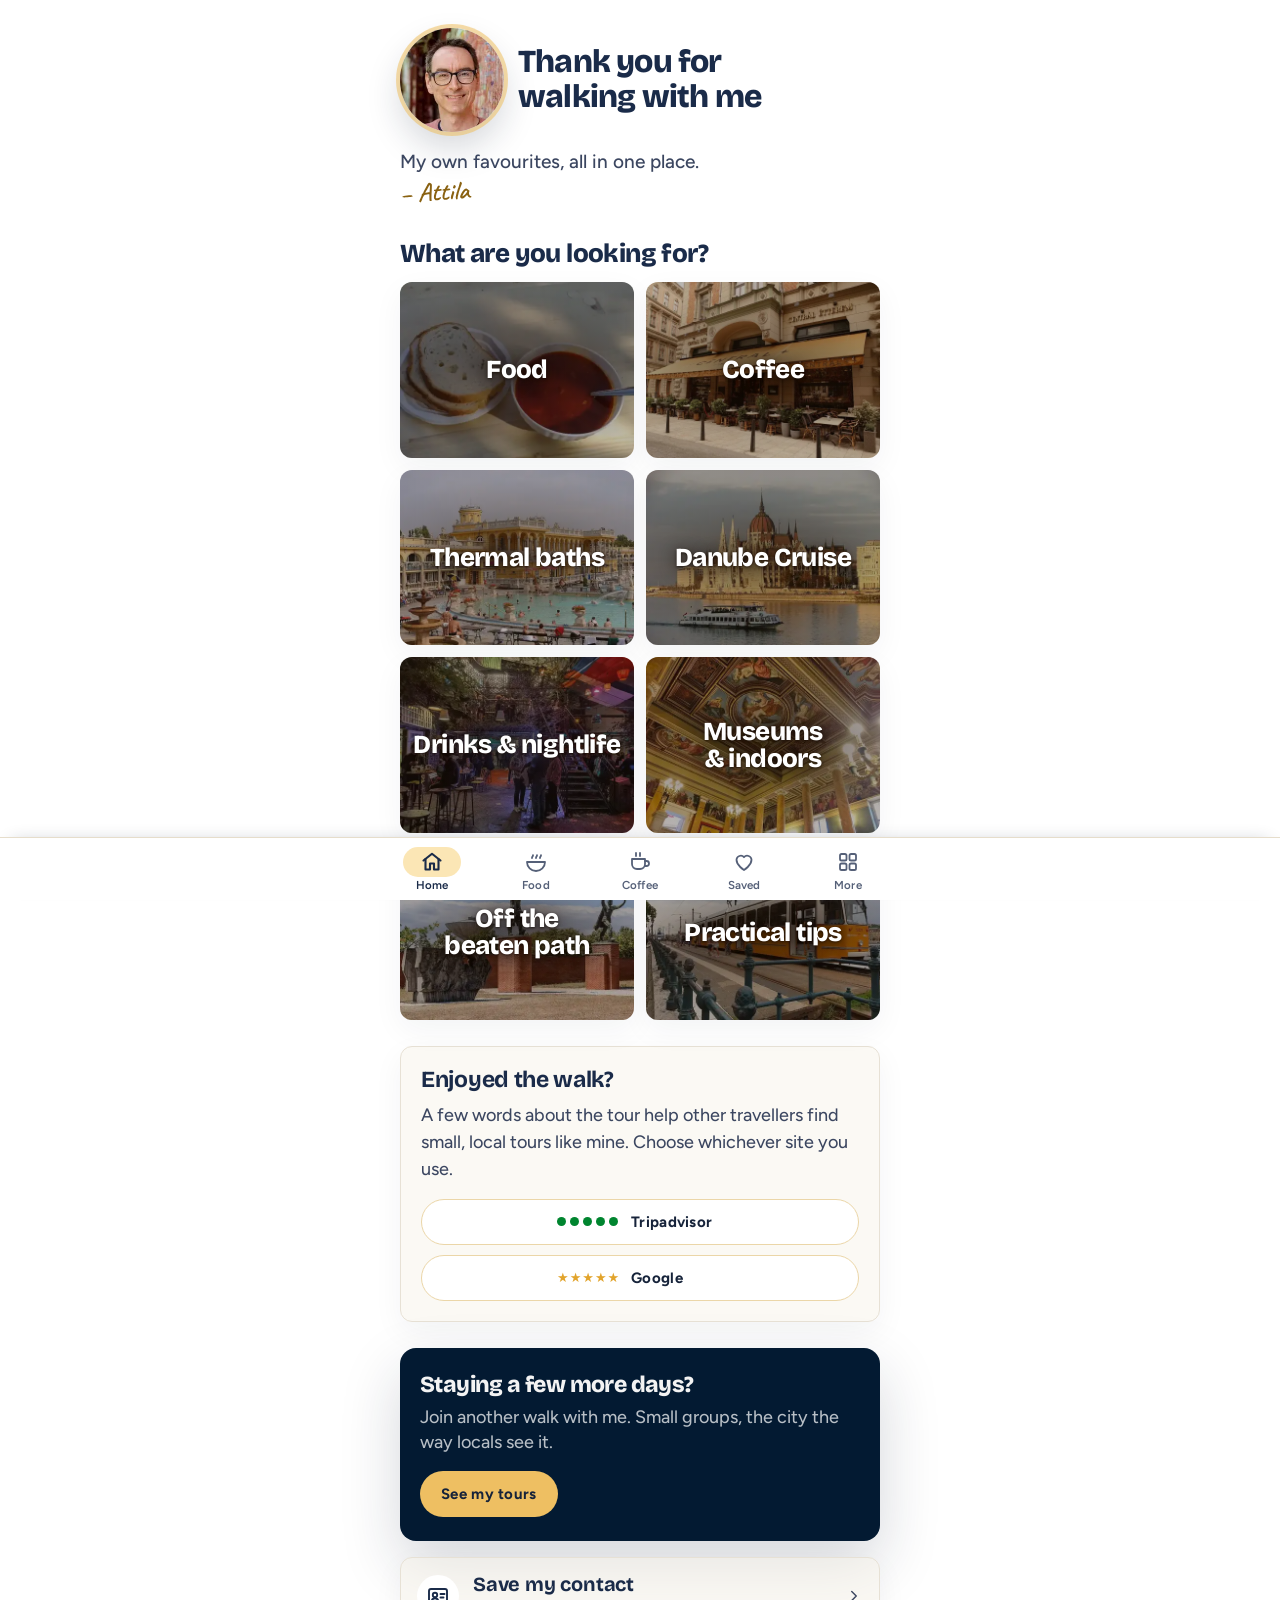
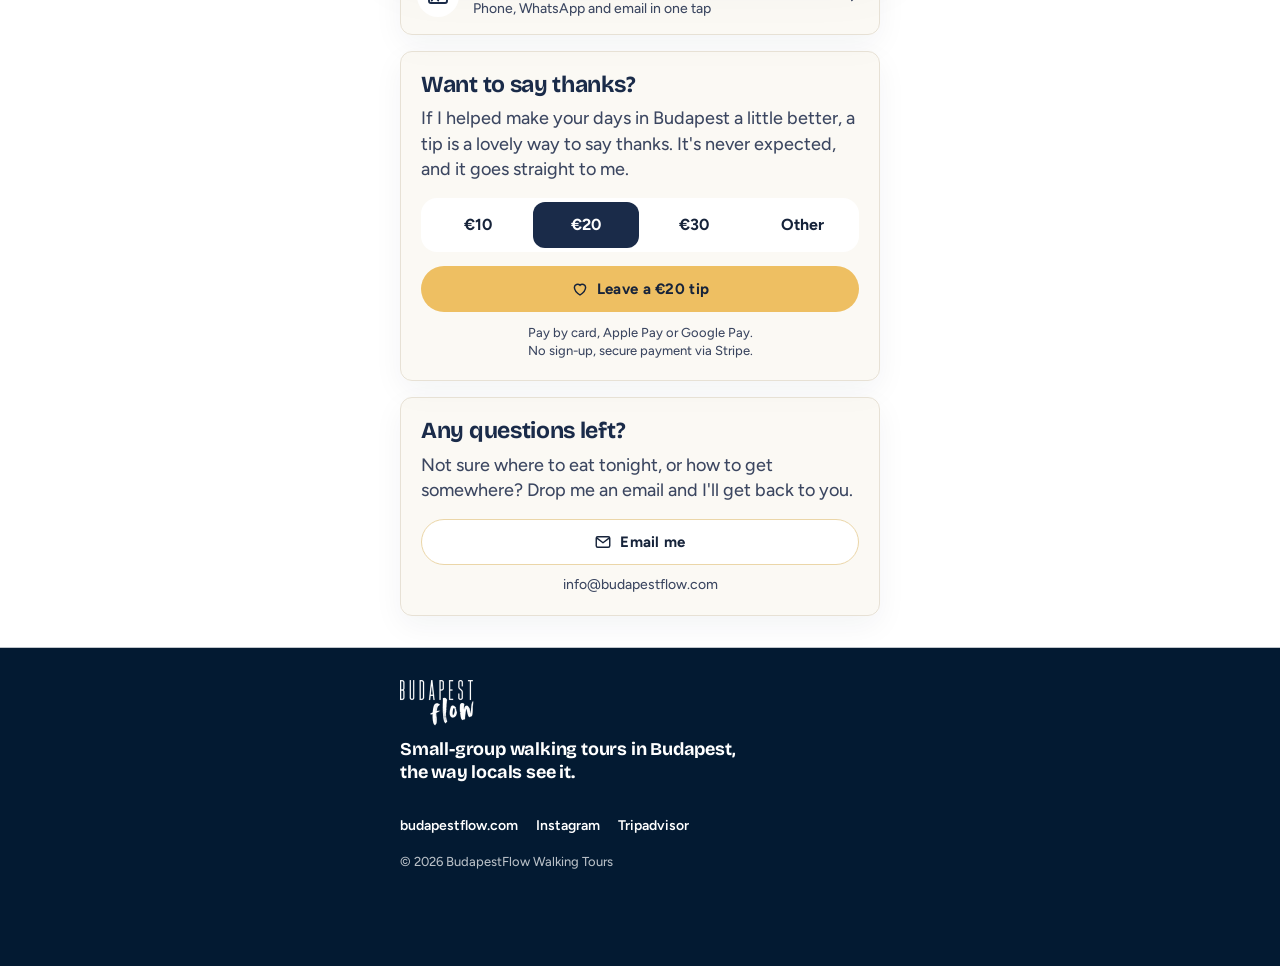
==== commit 60621b8f: "Remove borders from tip amount and Food subcategory selectors Co-Authored-By: Claude Opus 5.5 <norep" ====
--- a/index.html
+++ b/index.html
@@ -12,7 +12,7 @@
 <link rel="preload" href="images/attila.webp" as="image" fetchpriority="high">
 <link rel="preload" href="images/cat-food.webp" as="image" fetchpriority="high">
 <link rel="preload" href="images/cat-coffee-central.webp" as="image">
-<style>@font-face{font-family:Figtree;font-style:normal;font-weight:400 800;font-display:swap;src:url(fonts/figtree-latin.woff2) format("woff2");unicode-range:U+0000-00FF,U+0131,U+0152-0153,U+02BB-02BC,U+02C6,U+02DA,U+02DC,U+0304,U+0308,U+0329,U+2000-206F,U+20AC,U+2122,U+2191,U+2193,U+2212,U+2215,U+FEFF,U+FFFD}@font-face{font-family:Figtree;font-style:normal;font-weight:400 800;font-display:swap;src:url(fonts/figtree-latin-ext.woff2) format("woff2");unicode-range:U+0100-02BA,U+02BD-02C5,U+02C7-02CC,U+02CE-02D7,U+02DD-02FF,U+0304,U+0308,U+0329,U+1D00-1DBF,U+1E00-1E9F,U+1EF2-1EFF,U+2020,U+20A0-20AB,U+20AD-20C0,U+2113,U+2C60-2C7F,U+A720-A7FF}@font-face{font-family:Bricolage Grotesque;font-style:normal;font-weight:600 800;font-display:swap;src:url(fonts/bricolage-latin.woff2) format("woff2");unicode-range:U+0000-00FF,U+0131,U+0152-0153,U+02BB-02BC,U+02C6,U+02DA,U+02DC,U+0304,U+0308,U+0329,U+2000-206F,U+20AC,U+2122,U+2191,U+2193,U+2212,U+2215,U+FEFF,U+FFFD}@font-face{font-family:Bricolage Grotesque;font-style:normal;font-weight:600 800;font-display:swap;src:url(fonts/bricolage-latin-ext.woff2) format("woff2");unicode-range:U+0100-02BA,U+02BD-02C5,U+02C7-02CC,U+02CE-02D7,U+02DD-02FF,U+0304,U+0308,U+0329,U+1D00-1DBF,U+1E00-1E9F,U+1EF2-1EFF,U+2020,U+20A0-20AB,U+20AD-20C0,U+2113,U+2C60-2C7F,U+A720-A7FF}@font-face{font-family:Figtree Fallback;src:local("Arial"),local("Helvetica"),local("Roboto");size-adjust:100.7%;ascent-override:94.4%;descent-override:24.8%;line-gap-override:0%}@font-face{font-family:Bricolage Fallback;src:local("Arial Bold"),local("Arial"),local("Helvetica"),local("Roboto");font-weight:700 800;size-adjust:101.8%;ascent-override:91.4%;descent-override:26.5%;line-gap-override:0%}:root{--surface-paper: #FFFFFF;--surface-cream: #F7F3EA82;--cream-line: #E7E1D5;--surface-card: #FFFFFF;--panel-bg: #031A32;--panel-text: #B8BFC6;--panel-heading: #F3F3F3;--line: #E6DDCB;--tint-ochre: #FBF1DC;--tint-ochre-line: #EBD6A8;--tint-ochre-hover: #F6E4BC;--heading: #1A2B49;--ink: #16233A;--ink-muted: #3B4660;--yellow: #EEBF62;--yellow-hover: #E2A42C;--on-yellow: #16233A;--ochre-text: #8A6212;--navy-deep: #031A32;--navy-deep-mid: #0C2A4A;--on-dark: #FFFFFF;--on-dark-muted: #B8BFC6;--tripadvisor-green: #00852F;--focus-ring: #16233A;--focus-ring-on-dark: #EEBF62;--shadow-card: 0 10px 30px rgba(22, 35, 58, .05);--shadow-panel: 0 24px 60px rgba(22, 35, 58, .18);--shadow-photo: 0 16px 34px rgba(22, 35, 58, .18);--radius-sm: 6px;--radius-md: 12px;--radius-lg: 16px;--radius-pill: 999px;--font-display: "Bricolage Grotesque", "Bricolage Fallback", system-ui, -apple-system, "Segoe UI", sans-serif;--font-text: Figtree, "Figtree Fallback", system-ui, -apple-system, "Segoe UI", sans-serif;--font-hand: Caveat, "Segoe Print", "Bradley Hand", cursive;--logo-filter: none;--page-pad: 20px;box-sizing:border-box;padding-top:env(safe-area-inset-top,0px);padding-bottom:env(safe-area-inset-bottom,0px)}@media(prefers-color-scheme:dark){:root:not([data-theme=light]){--surface-paper: #031A32;--surface-cream: #0C2A4A;--cream-line: #1E3D60;--surface-card: #102F52;--line: #1E3D60;--tint-ochre: #1A3350;--tint-ochre-line: #3A5270;--tint-ochre-hover: #22405F;--heading: #FFFFFF;--ink: #FFFFFF;--ink-muted: #B8BFC6;--ochre-text: #EEBF62;--navy-deep: #01101F;--navy-deep-mid: #062038;--focus-ring: #EEBF62;--panel-bg: #01101F;--panel-text: #B8BFC6;--panel-heading: #F3F3F3;--shadow-card: none;--logo-filter: invert(1)}}:root[data-theme=dark]{--surface-paper: #031A32;--surface-cream: #0C2A4A;--cream-line: #1E3D60;--surface-card: #102F52;--line: #1E3D60;--tint-ochre: #1A3350;--tint-ochre-line: #3A5270;--tint-ochre-hover: #22405F;--heading: #FFFFFF;--ink: #FFFFFF;--ink-muted: #B8BFC6;--ochre-text: #EEBF62;--navy-deep: #01101F;--navy-deep-mid: #062038;--focus-ring: #EEBF62;--panel-bg: #01101F;--panel-text: #B8BFC6;--panel-heading: #F3F3F3;--shadow-card: none;--logo-filter: invert(1)}*,*:before,*:after{box-sizing:inherit}details,details *,details *:before,details *:after{box-sizing:border-box}html{scroll-padding-bottom:calc(var(--tabbar-h, 62px) + env(safe-area-inset-bottom,0px) + 16px);scroll-padding-top:calc(env(safe-area-inset-top,0px) + 72px);-webkit-text-size-adjust:100%}body{margin:0;background:var(--surface-paper);color:var(--ink-muted);font:450 18px/1.55 var(--font-text);-webkit-font-smoothing:antialiased}p{line-height:1.4}img{max-width:100%;display:block}a{color:inherit}button{font:inherit;color:inherit}:focus-visible{outline:2px solid var(--focus-ring);outline-offset:2px}.icon{width:24px;height:24px;fill:none;stroke:currentColor;stroke-width:1.9;stroke-linecap:round;stroke-linejoin:round;flex:none}.app{max-width:520px;margin:0 auto;min-height:100vh;min-height:100dvh;display:flex;flex-direction:column}.app>main{flex:1 0 auto}.pad{padding-left:var(--page-pad);padding-right:var(--page-pad)}.brandbar{display:flex;align-items:center;justify-content:space-between;padding-top:calc(env(safe-area-inset-top,0px) + 12px);padding-bottom:12px;margin-top:calc(-1*env(safe-area-inset-top,0px))}.brandbar,.topbar{border-image:linear-gradient(to top,var(--line) 1px,var(--surface-card) 1px) fill 0 / 0 / 0 100vmax;box-shadow:0 6px 16px -14px #16233a59}.brandbar a.logo{display:inline-block;line-height:0}.brandbar img{height:34px;width:auto;filter:var(--logo-filter)}.brandbar .site{font-size:14px;font-weight:600;color:var(--ink-muted);text-decoration:none}.sig{display:flex;align-items:baseline;flex-wrap:wrap;gap:2px 8px;margin-top:6px}.sig .hand{margin-top:0}.hero{display:grid;grid-template-columns:auto 1fr;gap:14px;align-items:start;padding-top:18px;padding-bottom:8px}.portrait{width:104px;height:104px;border-radius:50%;background:var(--surface-cream);box-shadow:0 0 0 4px #eebf628c,var(--shadow-photo);display:grid;place-items:center;overflow:hidden;font:800 24px/1 var(--font-display);color:var(--heading);letter-spacing:-.5px}.portrait img{width:100%;height:100%;object-fit:cover}.hero h1{margin:0;align-self:center;font:800 clamp(20px,calc((100vw - 158px) / 7.8),32px)/1.08 var(--font-display);letter-spacing:-.8px;color:var(--heading)}.hero-text{grid-column:1 / -1}.no-header .hero{padding-top:28px}.hero .lead{margin:2px 0 0;font-size:clamp(16px,5.2vw,19px);line-height:1.45;font-weight:500}.hand{height:20px;width:auto;color:var(--ochre-text);display:inline-block;transform:rotate(-3deg);margin:6px 0 0 2px;overflow:visible}.near{margin-top:18px;background:var(--tint-ochre);border:1px solid var(--tint-ochre-line);border-radius:var(--radius-lg);padding:18px 16px 8px}.eyebrow{font:700 12px/1.3 var(--font-text);letter-spacing:1.5px;text-transform:uppercase;color:var(--ochre-text);margin:0}h1,h2{text-wrap:balance}.near h2{margin:4px 0 8px;font:700 23px/1.15 var(--font-display);color:var(--heading);letter-spacing:-.3px}.section-head{margin:30px 0 14px}.section-head h2{margin:0;font:800 26px/1.1 var(--font-display);letter-spacing:-.6px;color:var(--heading)}.grid{display:grid;grid-template-columns:1fr 1fr;gap:12px}.tile{position:relative;display:block;aspect-ratio:4 / 3;padding:0;overflow:hidden;cursor:pointer;text-align:left;border:0;border-radius:var(--radius-md);box-shadow:var(--shadow-card);background:var(--surface-cream);outline-offset:3px;transition:transform .15s ease}.tile:active{transform:scale(.975)}.tile-img{position:absolute;inset:0;background:var(--img, linear-gradient(135deg, var(--c1), var(--c2)));background-size:cover;background-position:center;display:grid;place-items:center}.tile-img .icon{width:54px;height:54px;stroke-width:1.4;color:#ffffff8c;transform:translateY(-28px)}.tile:after{content:"";position:absolute;inset:0;pointer-events:none;background:linear-gradient(to top,#031a32e6,#031a3280 45%,#031a3200 78%)}.tile-label{position:absolute;left:12px;right:12px;bottom:11px;z-index:1;font:800 clamp(20px,6vw,26px)/1.05 var(--font-display);letter-spacing:-.6px;color:#fff;text-shadow:0 2px 12px rgba(3,26,50,.6);text-wrap:balance}.tile-ph{position:absolute;top:8px;right:8px;z-index:1;font:700 9.5px/1 var(--font-text);letter-spacing:1px;text-transform:uppercase;color:#fffc;border:1px solid rgba(255,255,255,.45);border-radius:5px;padding:4px 6px}.labels-center .tile:after{background:radial-gradient(ellipse 75% 45% at 50% 50%,#1e10069e,#1e100666 65%,#1e10064d)}.labels-center .tile-label{inset:0;display:grid;place-items:center;padding:10px 12px;text-align:center;text-shadow:0 1px 3px rgba(20,10,4,.7),0 2px 16px rgba(20,10,4,.8)}.labels-center .tile-img .icon{display:none}.more{list-style:none;margin:18px 0 0;padding:0;border-top:1px solid var(--line)}.more button{width:100%;display:flex;align-items:center;gap:14px;padding:14px 2px;background:none;border:0;border-bottom:1px solid var(--line);cursor:pointer;text-align:left;color:var(--ink);font-weight:600;font-size:16px}.more button .icon:first-child{color:var(--ochre-text)}.more button .grow{flex:1}.more button .icon:last-child{width:18px;height:18px;color:var(--ink-muted)}.btn{display:inline-flex;align-items:center;justify-content:center;gap:8px;font:700 15px/1.2 var(--font-text);letter-spacing:.3px;padding:12px 20px;min-height:46px;border-radius:var(--radius-pill);border:1.5px solid transparent;text-decoration:none;cursor:pointer}.btn .icon{width:18px;height:18px}.btn-primary{background:var(--yellow);color:var(--on-yellow)}.btn-secondary{background:var(--surface-card);border-color:var(--tint-ochre-line);color:var(--ink)}.btn-row{display:flex;flex-wrap:wrap;gap:10px}.tools{display:grid;grid-template-columns:1fr;gap:10px;margin-top:26px}.tools .btn{width:100%;white-space:nowrap}.review{margin-top:26px;background:var(--surface-cream);border:1px solid var(--cream-line);border-radius:var(--radius-md);box-shadow:var(--shadow-card);padding:20px}.review h2{margin:0 0 8px;font:700 23px/1.15 var(--font-display);letter-spacing:-.3px;color:var(--heading)}.review p{margin:0 0 16px;font-size:18px;line-height:1.5}.review .btn-row{display:grid;grid-template-columns:1fr;gap:10px}.review .btn{width:100%;gap:10px;white-space:nowrap}.ta-dots{display:inline-flex;gap:3px}.ta-dots i{width:8px;height:8px;border-radius:50%;background:var(--tripadvisor-green);display:block}.g-stars{color:var(--yellow-hover);letter-spacing:1px;font-size:13px}.review .ta-dots,.review .g-stars{width:64px;display:inline-flex;justify-content:flex-start;align-items:center;flex:none}.review .ta-dots{gap:4px}.review .ta-dots i{width:9px;height:9px}.review .rv-label{width:92px;text-align:left}.panel{margin-top:26px;background:var(--panel-bg);color:var(--panel-text);border-radius:var(--radius-lg);box-shadow:var(--shadow-panel);padding:24px 20px}.panel h2{margin:0 0 8px;font:800 23px/1.1 var(--font-display);letter-spacing:-.6px;color:var(--panel-heading)}.panel p{margin:0 0 16px}.panel .panel .panel :focus-visible{outline-color:var(--focus-ring-on-dark)}footer{margin-top:0;background:var(--navy-deep);color:var(--on-dark-muted);font-size:14px;padding-top:32px;padding-bottom:calc(env(safe-area-inset-bottom,0px) + 32px);margin-bottom:calc(-1*env(safe-area-inset-bottom,0px));box-shadow:0 0 0 100vmax var(--navy-deep);clip-path:inset(0 -100vmax -100vmax)}footer img{height:46px;width:auto;filter:invert(1);margin-bottom:12px}footer .tagline{margin:0 0 18px;color:var(--on-dark);font:700 18px/1.3 var(--font-display);letter-spacing:-.2px;max-width:30ch}footer nav{display:flex;flex-wrap:wrap;gap:0 18px;margin-bottom:4px}footer nav a{color:var(--on-dark);text-decoration:none;font-weight:600;padding:12px 0}footer small{display:block;font-size:13px}footer :focus-visible{outline-color:var(--focus-ring-on-dark)}.topbar{position:sticky;top:0;z-index:5;background:var(--surface-paper);padding-top:calc(env(safe-area-inset-top,0px) + 10px);padding-bottom:10px;margin-top:calc(-1*env(safe-area-inset-top,0px));display:flex;align-items:center;gap:12px}.back{width:42px;height:42px;border-radius:50%;border:1px solid var(--line);background:var(--surface-card);display:grid;place-items:center;cursor:pointer;color:var(--ink);flex:none}.back-pill{flex:none;display:inline-flex;align-items:center;gap:2px;height:42px;padding:0 16px 0 10px;border-radius:999px;border:1px solid var(--line);background:var(--surface-card);color:var(--ink);cursor:pointer;font:700 15px/1 var(--font-text)}.back-pill .icon{width:20px;height:20px;stroke-width:2.2}.topbar h1{margin:0;flex:1;min-width:0;font:800 23px/1.1 var(--font-display);letter-spacing:-.5px;color:var(--heading)}.topbar img{height:26px;width:auto;filter:var(--logo-filter)}.intro{margin:16px 0 12px;font-size:19px;line-height:1.5;font-weight:500}.filters{display:flex;gap:8px;overflow-x:auto;padding:2px 2px 6px;margin:0 -2px 4px;scrollbar-width:none}.filters::-webkit-scrollbar{display:none}.chip{flex:none;padding:8px 14px;border-radius:var(--radius-pill);border:1px solid var(--line);background:var(--surface-card);color:var(--ink);cursor:pointer;font-size:14px;font-weight:600}.chip[aria-pressed=true]{background:var(--ink);border-color:var(--ink);color:var(--surface-paper)}.chip-fav{display:inline-flex;align-items:center;gap:7px;background:var(--yellow);border-color:var(--yellow);color:var(--on-yellow);font-weight:700}.chip-fav .icon{width:16px;height:16px;color:var(--on-yellow);stroke-width:2}.chip-fav[aria-pressed=true]{background:var(--yellow-hover);border-color:var(--yellow-hover);color:var(--on-yellow)}.chip-fav[aria-pressed=true] .icon{color:var(--on-yellow);fill:var(--on-yellow)}.chip-fav:active{background:var(--yellow-hover)}@media(hover:hover)and (pointer:fine){.chip-fav:hover{background:var(--yellow-hover);border-color:var(--yellow-hover)}}.chip-tag{display:inline-flex;align-items:center;gap:6px;background:var(--ink);border-color:var(--ink);color:var(--surface-paper);text-transform:uppercase;letter-spacing:1px;font-size:12.5px}.chip-tag .icon{width:16px;height:16px;stroke-width:2.4}.tag-btn{cursor:pointer;-webkit-tap-highlight-color:transparent}.tag-btn:active{background:var(--tint-ochre-hover)}.tag-btn[aria-pressed=true]{background:var(--ink);border-color:var(--ink);color:var(--surface-paper)}@media(hover:hover)and (pointer:fine){.tag-btn:hover{border-color:var(--yellow);color:var(--ink)}.tag-btn[aria-pressed=true]:hover{color:var(--surface-paper)}}.group-title{margin:30px 0 0;font-size:18px;letter-spacing:1.4px}.group-title+.card,.group-title+.tipcard{margin-top:10px}.card{background:var(--surface-cream);border:1px solid var(--cream-line);border-radius:var(--radius-md);box-shadow:var(--shadow-card);margin:20px 0;transition:border-color .15s ease}.card .head{padding:18px 18px 14px;display:grid;grid-template-columns:1fr auto auto;gap:10px 12px}.card .name{margin:0;font:700 22px/1.2 var(--font-display);letter-spacing:-.3px;color:var(--heading)}.pick{display:inline-block;vertical-align:3px;margin-left:6px;font:700 10.5px/1 var(--font-text);letter-spacing:1.2px;text-transform:uppercase;padding:5px 8px;border-radius:var(--radius-sm);background:var(--yellow);color:var(--on-yellow)}.card .price{grid-column:2;grid-row:1;font-weight:700;color:var(--ink);font-size:15px;letter-spacing:1px;padding-top:3px}.card .price b{color:var(--cream-line);font-weight:700}.card .why{grid-column:1 / -1;margin:0;font-size:18px;line-height:1.55}.card .meta{grid-column:1 / -1;display:flex;align-items:center;gap:14px;flex-wrap:wrap;font-size:14px}.near-to{display:inline-flex;align-items:center;gap:6px;color:var(--ink);font-weight:500}.near-to .icon{width:16px;height:16px;color:var(--ochre-text);stroke-width:2.2}.tags{grid-column:1 / -1;display:flex;flex-wrap:wrap;gap:8px;margin-top:2px}.tag{display:inline-flex;align-items:center;gap:5px;font:600 11px/1 var(--font-text);letter-spacing:1px;text-transform:uppercase;padding:7px 10px;border-radius:7px;border:1px solid var(--cream-line);background:var(--surface-card);color:var(--ink-muted)}.tag.best{border-color:var(--tint-ochre-line);background:var(--tint-ochre);color:var(--ochre-text)}.tag .icon{width:13px;height:13px;stroke-width:2.4}.card .body{padding:14px 18px 18px;border-top:1px solid var(--cream-line)}.card .body .btn-row{display:grid;grid-template-columns:repeat(auto-fit,minmax(0,1fr));gap:12px}.card .body .btn{padding-left:10px;padding-right:10px;white-space:nowrap;gap:6px}.card .body .btn-row .btn+.btn{white-space:normal;line-height:1.15;text-align:center}.card .body .btn-row{container-type:inline-size}.card .body .btn-row.has-cta{grid-template-columns:auto minmax(0,1fr)}@container (max-width: 300px){.btn-row.has-cta .btn+.btn .icon{display:none}}.facts{list-style:none;padding:0;margin:0 0 16px}.facts li{display:flex;gap:10px;margin:0 0 10px;color:var(--ink);line-height:1.5}.facts li:last-child{margin-bottom:0}.facts li strong{font-weight:700}.facts .icon{width:18px;height:18px;margin-top:3px;color:var(--ochre-text);stroke-width:2.5}.tipcard{background:var(--surface-cream);border:1px solid var(--cream-line);border-radius:var(--radius-md);padding:16px;margin:12px 0;box-shadow:var(--shadow-card)}.tipcard .btn{margin-top:14px;width:100%}.tipcard h3{margin:0 0 6px;font:700 21px/1.2 var(--font-display);color:var(--heading)}.tipcard p{margin:0}.tipcard.avoid{background:var(--surface-card);border-color:var(--tint-ochre-line);box-shadow:inset 4px 0 #d0443a,var(--shadow-card);padding-left:20px}.tag-avoid .icon{width:13px;height:13px;stroke-width:2.4}.tag-avoid{display:inline-flex;align-items:center;gap:5px;font:700 10.5px/1 var(--font-text);letter-spacing:1.2px;text-transform:uppercase;padding:5px 8px;border-radius:var(--radius-sm);border:1px solid #D0443A;color:#b42318;background:#fdeeec;margin-bottom:8px}.empty{padding:18px 0;font-size:18px}.empty button{background:none;border:0;padding:0;color:var(--ochre-text);font-weight:700;cursor:pointer;text-decoration:underline}.contact{margin-top:16px;display:flex;align-items:center;gap:14px;padding:14px 16px;text-decoration:none;color:var(--ink);background:var(--surface-cream);border:1px solid var(--cream-line);border-radius:var(--radius-md);box-shadow:var(--shadow-card)}.contact:active{border-color:var(--yellow)}.contact .grow{flex:1;display:flex;flex-direction:column;gap:2px}.contact strong{font:700 20px/1.2 var(--font-display);letter-spacing:-.2px;color:var(--heading)}.contact .grow span{font-size:14px;color:var(--ink-muted)}.contact-ico{width:42px;height:42px;border-radius:50%;background:var(--surface-card);display:grid;place-items:center;color:var(--heading);flex:none}.contact>.icon:last-child{width:18px;height:18px;color:var(--ink-muted)}.tipping{margin-top:16px;margin-bottom:0;padding:20px;background:var(--surface-cream);border:1px solid var(--cream-line);border-radius:var(--radius-md);box-shadow:var(--shadow-card)}.tipping h2{margin:0 0 8px;font:700 23px/1.15 var(--font-display);letter-spacing:-.3px;color:var(--heading)}.tipping p{margin:0 0 16px;text-wrap:pretty}.nb{white-space:nowrap}.tipping .btn{width:100%}.tip-seg{display:grid;grid-template-columns:repeat(4,1fr);gap:2px;margin:0 0 14px;padding:4px;min-inline-size:0;background:var(--surface-card);border:1.5px solid var(--tint-ochre-line);border-radius:16px}.tip-opt{position:relative;display:block;cursor:pointer}.tip-opt input{position:absolute;inset:0;width:100%;height:100%;margin:0;opacity:0;cursor:pointer}.tip-opt span{display:flex;align-items:center;justify-content:center;min-height:46px;border-radius:12px;font:700 16px/1 var(--font-text);color:var(--ink);transition:background-color .12s ease,color .12s ease}.tip-opt input:checked+span{background:var(--heading);color:#fff}.tip-opt input:focus-visible+span{outline:2px solid var(--focus-ring);outline-offset:2px}.tip-opt:active input:not(:checked)+span{background:var(--tint-ochre-hover)}.tipping .tip-note{text-wrap:balance;margin:12px 0 0;font-size:13px;color:var(--ink-muted);text-align:center}.ask{margin-top:16px;padding:20px;background:var(--surface-cream);border:1px solid var(--cream-line);border-radius:var(--radius-md);box-shadow:var(--shadow-card)}.ask h2{margin:0 0 8px;font:700 23px/1.15 var(--font-display);letter-spacing:-.3px;color:var(--heading)}.ask p{margin:0 0 16px}.ask .btn{width:100%}.ask .ask-addr{margin:10px 0 0;text-align:center;font-size:14px;color:var(--ink-muted);user-select:all}main.pad{padding-bottom:32px}h1[tabindex="-1"]:focus{outline:none}.sr{position:absolute;width:1px;height:1px;overflow:hidden;clip:rect(0 0 0 0);white-space:nowrap}.proto{text-align:center;font-size:12px;color:var(--on-dark-muted);opacity:.8;margin-top:12px}@media(hover:hover)and (pointer:fine){.tile:hover{box-shadow:0 0 0 2px var(--yellow),var(--shadow-card)}.card:hover,.back:hover,.contact:hover,.tipping:hover{border-color:var(--yellow)}.more button:hover .grow,.brandbar .site:hover{color:var(--ochre-text)}.btn-primary:hover{background:var(--yellow-hover)}.btn-secondary:hover{background:var(--tint-ochre-hover)}footer nav a:hover{color:var(--yellow)}}.btn-primary:active{background:var(--yellow-hover)}.btn-secondary:active,.back:active,.back-pill:active,.chip:active,.sheet-row:active{background:var(--tint-ochre-hover)}html,a,button,[role=button],label{-webkit-tap-highlight-color:transparent}.toast{position:fixed;left:50%;bottom:calc(20px + env(safe-area-inset-bottom,0px));z-index:50;transform:translate(-50%,12px);opacity:0;pointer-events:none;display:flex;align-items:center;gap:8px;padding:11px 16px;border-radius:999px;width:max-content;max-width:calc(100vw - 32px);background:var(--navy-deep);color:#fff;font-weight:600;font-size:15px;box-shadow:0 8px 24px #031a3240;transition:opacity .2s ease,transform .2s ease}.toast.show{opacity:1;transform:translate(-50%)}.toast:before{content:"\2713";color:var(--yellow);font-weight:800}.card-c .head{padding:14px 14px 12px;grid-template-columns:112px minmax(0,1fr);gap:12px 14px}.card-c .thumb{width:112px;height:112px;object-fit:cover;border-radius:8px;background:var(--surface-card)}.card-c .info{min-width:0;display:grid;grid-template-columns:minmax(0,1fr) auto;gap:6px 4px;align-content:start}.card-c .name{font-size:19px;line-height:1.2;overflow-wrap:anywhere}.card-c .save{grid-column:2;grid-row:1;margin:-9px -8px -9px 0}.card-c .sub{grid-column:1 / -1;display:flex;align-items:center;flex-wrap:wrap;gap:8px}.card-c .price{padding-top:0;font-weight:700;color:var(--ink);font-size:15px;letter-spacing:1px}.card-c .price b{color:var(--cream-line);font-weight:700}.card-c .pick{margin-left:0;vertical-align:0}.card-c .tags{gap:6px;margin-top:0}.card-c .tag{padding:5px 8px;font-size:10.5px}.card-c .meta{font-size:14px}.card-c .near-to{align-items:flex-start;line-height:1.3}.card-c .near-to .icon{margin-top:1px}a.near-to{text-decoration:underline;text-decoration-color:var(--tint-ochre-line);text-underline-offset:3px}a.near-to:active{color:var(--ochre-text)}@media(hover:hover)and (pointer:fine){a.near-to:hover{color:var(--ochre-text);text-decoration-color:currentColor}}.card-c .why{font-size:17px;line-height:1.5}.fold{border-top:1px solid var(--cream-line)}.fold summary{list-style:none;display:flex;align-items:center;justify-content:flex-start;gap:8px;min-height:50px;padding:0 14px 0 10px;border-radius:0 0 11px 11px;cursor:pointer;font:700 17px/1.25 var(--font-text);color:var(--ink);-webkit-tap-highlight-color:transparent}.fold summary::-webkit-details-marker{display:none}.fold summary .icon{width:22px;height:22px;stroke-width:2.2;color:var(--ochre-text);transform:rotate(90deg);transition:transform .15s ease}.fold[open] summary .icon{transform:rotate(-90deg)}.fold summary:active{background:var(--tint-ochre-hover)}.fold[open] summary{border-radius:0}.fold summary:focus-visible{outline-offset:-2px}.card-c .fold .body{border-top:0;padding:2px 14px 16px}@media(hover:hover)and (pointer:fine){.fold summary:hover span{color:var(--ochre-text)}}.save{grid-column:3;grid-row:1;width:40px;height:40px;margin:-9px -10px -9px -2px;padding:0;display:grid;place-items:center;background:none;border:0;border-radius:50%;cursor:pointer;color:var(--ink-muted);-webkit-tap-highlight-color:transparent}.save .icon{transition:transform .15s ease}.save:active .icon{transform:scale(.82)}.save[aria-pressed=true]{color:#d0443a}.save[aria-pressed=true] .icon{fill:#d0443a}.tab-ico{position:relative;display:inline-flex}.badge{position:absolute;top:-5px;right:2px;min-width:17px;height:17px;padding:0 4px;box-sizing:border-box;border-radius:9px;background:var(--yellow);color:var(--heading);font:700 10.5px/17px var(--font-text);text-align:center}.saved-empty{text-align:center;padding:56px 12px 24px}.saved-empty .icon{width:44px;height:44px;color:var(--cream-line);stroke-width:1.6;margin-bottom:10px}.saved-empty h2{margin:0 0 6px;font:700 23px/1.15 var(--font-display);color:var(--heading)}.saved-empty p{margin:0 0 20px;color:var(--ink-muted)}.list-btn{width:100%;margin:4px 0 6px}.saved-note{margin:22px 0 0;text-align:center;font-size:13px;color:var(--ink-muted)}.sheet-backdrop{position:fixed;inset:0;z-index:42;background:#031a3266;opacity:0;visibility:hidden;transition:opacity .2s ease,visibility .2s}.sheet-backdrop.open{opacity:1;visibility:visible}.sheet{position:fixed;left:0;right:0;bottom:calc(var(--tabbar-h) + env(safe-area-inset-bottom,0px));z-index:43;max-width:520px;margin:0 auto;box-sizing:border-box;padding:16px 14px 10px;max-height:calc(100dvh - var(--tabbar-h) - env(safe-area-inset-bottom,0px) - 80px);overflow-y:auto;background:var(--surface-card);border-radius:22px 22px 0 0;box-shadow:0 -12px 32px -14px #031a3266;transform:translateY(16px);opacity:0;visibility:hidden;transition:transform .2s ease,opacity .2s ease,visibility .2s}.sheet.open{transform:none;opacity:1;visibility:visible}.sheet h2{margin:0 6px 8px;font:700 12px/1.3 var(--font-text);letter-spacing:1.5px;text-transform:uppercase;color:var(--ochre-text)}.sheet ul{list-style:none;margin:0;padding:0}.sheet-row{display:flex;align-items:center;gap:14px;min-height:56px;padding:6px 8px;border-radius:14px;text-decoration:none;color:var(--heading);font:700 17px/1.2 var(--font-display)}.sheet-row .icon:last-child{margin-left:auto;width:18px;height:18px;color:#6a7388}.sheet-row.on{background:#fbe6b5}.sheet-thumb{flex:none;width:44px;height:44px;border-radius:12px;background-size:cover;background-position:center}body.sheet-open{overflow:hidden}:root{--tabbar-h: 62px}.tabbar{position:fixed;left:0;right:0;bottom:0;z-index:44;background:var(--surface-card);border-top:1px solid var(--line);box-shadow:0 -6px 18px -12px #16233a4d;padding-bottom:env(safe-area-inset-bottom,0px)}.tabbar-inner{max-width:520px;margin:0 auto;display:grid;grid-template-columns:repeat(auto-fit,minmax(0,1fr));height:var(--tabbar-h)}.tab{display:flex;flex-direction:column;align-items:center;justify-content:center;gap:3px;color:#556078;text-decoration:none;font:600 11.5px/1 var(--font-text);letter-spacing:.1px;-webkit-tap-highlight-color:transparent;position:relative;background:none;border:0;padding:0;cursor:pointer;appearance:none}.tab .tab-ico{width:58px;height:30px;align-items:center;justify-content:center;border-radius:15px;transition:background-color .15s ease}.tab .icon{width:24px;height:24px;stroke-width:1.8}.tab.on{color:var(--heading)}.tab.on .tab-ico{background:#fbe6b5}.tab.on .icon{color:var(--heading);stroke-width:2.1}.tab:focus-visible{outline-offset:-4px}.has-tabbar .app{padding-bottom:var(--tabbar-h);min-height:calc(100dvh - var(--tabbar-h))}.has-tabbar footer{margin-bottom:0;padding-bottom:32px}.has-tabbar .toast{bottom:calc(var(--tabbar-h) + 16px + env(safe-area-inset-bottom,0px))}@media(hover:hover){.tab:hover{color:var(--heading)}}@media(prefers-reduced-motion:reduce){*{transition:none!important}}</style>
+<style>@font-face{font-family:Figtree;font-style:normal;font-weight:400 800;font-display:swap;src:url(fonts/figtree-latin.woff2) format("woff2");unicode-range:U+0000-00FF,U+0131,U+0152-0153,U+02BB-02BC,U+02C6,U+02DA,U+02DC,U+0304,U+0308,U+0329,U+2000-206F,U+20AC,U+2122,U+2191,U+2193,U+2212,U+2215,U+FEFF,U+FFFD}@font-face{font-family:Figtree;font-style:normal;font-weight:400 800;font-display:swap;src:url(fonts/figtree-latin-ext.woff2) format("woff2");unicode-range:U+0100-02BA,U+02BD-02C5,U+02C7-02CC,U+02CE-02D7,U+02DD-02FF,U+0304,U+0308,U+0329,U+1D00-1DBF,U+1E00-1E9F,U+1EF2-1EFF,U+2020,U+20A0-20AB,U+20AD-20C0,U+2113,U+2C60-2C7F,U+A720-A7FF}@font-face{font-family:Bricolage Grotesque;font-style:normal;font-weight:600 800;font-display:swap;src:url(fonts/bricolage-latin.woff2) format("woff2");unicode-range:U+0000-00FF,U+0131,U+0152-0153,U+02BB-02BC,U+02C6,U+02DA,U+02DC,U+0304,U+0308,U+0329,U+2000-206F,U+20AC,U+2122,U+2191,U+2193,U+2212,U+2215,U+FEFF,U+FFFD}@font-face{font-family:Bricolage Grotesque;font-style:normal;font-weight:600 800;font-display:swap;src:url(fonts/bricolage-latin-ext.woff2) format("woff2");unicode-range:U+0100-02BA,U+02BD-02C5,U+02C7-02CC,U+02CE-02D7,U+02DD-02FF,U+0304,U+0308,U+0329,U+1D00-1DBF,U+1E00-1E9F,U+1EF2-1EFF,U+2020,U+20A0-20AB,U+20AD-20C0,U+2113,U+2C60-2C7F,U+A720-A7FF}@font-face{font-family:Figtree Fallback;src:local("Arial"),local("Helvetica"),local("Roboto");size-adjust:100.7%;ascent-override:94.4%;descent-override:24.8%;line-gap-override:0%}@font-face{font-family:Bricolage Fallback;src:local("Arial Bold"),local("Arial"),local("Helvetica"),local("Roboto");font-weight:700 800;size-adjust:101.8%;ascent-override:91.4%;descent-override:26.5%;line-gap-override:0%}:root{--surface-paper: #FFFFFF;--surface-cream: #F7F3EA82;--cream-line: #E7E1D5;--surface-card: #FFFFFF;--panel-bg: #031A32;--panel-text: #B8BFC6;--panel-heading: #F3F3F3;--line: #E6DDCB;--tint-ochre: #FBF1DC;--tint-ochre-line: #EBD6A8;--tint-ochre-hover: #F6E4BC;--heading: #1A2B49;--ink: #16233A;--ink-muted: #3B4660;--yellow: #EEBF62;--yellow-hover: #E2A42C;--on-yellow: #16233A;--ochre-text: #8A6212;--navy-deep: #031A32;--navy-deep-mid: #0C2A4A;--on-dark: #FFFFFF;--on-dark-muted: #B8BFC6;--tripadvisor-green: #00852F;--focus-ring: #16233A;--focus-ring-on-dark: #EEBF62;--shadow-card: 0 10px 30px rgba(22, 35, 58, .05);--shadow-panel: 0 24px 60px rgba(22, 35, 58, .18);--shadow-photo: 0 16px 34px rgba(22, 35, 58, .18);--radius-sm: 6px;--radius-md: 12px;--radius-lg: 16px;--radius-pill: 999px;--font-display: "Bricolage Grotesque", "Bricolage Fallback", system-ui, -apple-system, "Segoe UI", sans-serif;--font-text: Figtree, "Figtree Fallback", system-ui, -apple-system, "Segoe UI", sans-serif;--font-hand: Caveat, "Segoe Print", "Bradley Hand", cursive;--logo-filter: none;--page-pad: 20px;box-sizing:border-box;padding-top:env(safe-area-inset-top,0px);padding-bottom:env(safe-area-inset-bottom,0px)}@media(prefers-color-scheme:dark){:root:not([data-theme=light]){--surface-paper: #031A32;--surface-cream: #0C2A4A;--cream-line: #1E3D60;--surface-card: #102F52;--line: #1E3D60;--tint-ochre: #1A3350;--tint-ochre-line: #3A5270;--tint-ochre-hover: #22405F;--heading: #FFFFFF;--ink: #FFFFFF;--ink-muted: #B8BFC6;--ochre-text: #EEBF62;--navy-deep: #01101F;--navy-deep-mid: #062038;--focus-ring: #EEBF62;--panel-bg: #01101F;--panel-text: #B8BFC6;--panel-heading: #F3F3F3;--shadow-card: none;--logo-filter: invert(1)}}:root[data-theme=dark]{--surface-paper: #031A32;--surface-cream: #0C2A4A;--cream-line: #1E3D60;--surface-card: #102F52;--line: #1E3D60;--tint-ochre: #1A3350;--tint-ochre-line: #3A5270;--tint-ochre-hover: #22405F;--heading: #FFFFFF;--ink: #FFFFFF;--ink-muted: #B8BFC6;--ochre-text: #EEBF62;--navy-deep: #01101F;--navy-deep-mid: #062038;--focus-ring: #EEBF62;--panel-bg: #01101F;--panel-text: #B8BFC6;--panel-heading: #F3F3F3;--shadow-card: none;--logo-filter: invert(1)}*,*:before,*:after{box-sizing:inherit}details,details *,details *:before,details *:after{box-sizing:border-box}html{scroll-padding-bottom:calc(var(--tabbar-h, 62px) + env(safe-area-inset-bottom,0px) + 16px);scroll-padding-top:calc(env(safe-area-inset-top,0px) + 72px);-webkit-text-size-adjust:100%}body{margin:0;background:var(--surface-paper);color:var(--ink-muted);font:450 18px/1.55 var(--font-text);-webkit-font-smoothing:antialiased}p{line-height:1.4}img{max-width:100%;display:block}a{color:inherit}button{font:inherit;color:inherit}:focus-visible{outline:2px solid var(--focus-ring);outline-offset:2px}.icon{width:24px;height:24px;fill:none;stroke:currentColor;stroke-width:1.9;stroke-linecap:round;stroke-linejoin:round;flex:none}.app{max-width:520px;margin:0 auto;min-height:100vh;min-height:100dvh;display:flex;flex-direction:column}.app>main{flex:1 0 auto}.pad{padding-left:var(--page-pad);padding-right:var(--page-pad)}.brandbar{display:flex;align-items:center;justify-content:space-between;padding-top:calc(env(safe-area-inset-top,0px) + 12px);padding-bottom:12px;margin-top:calc(-1*env(safe-area-inset-top,0px))}.brandbar,.topbar{border-image:linear-gradient(to top,var(--line) 1px,var(--surface-card) 1px) fill 0 / 0 / 0 100vmax;box-shadow:0 6px 16px -14px #16233a59}.brandbar a.logo{display:inline-block;line-height:0}.brandbar img{height:34px;width:auto;filter:var(--logo-filter)}.brandbar .site{font-size:14px;font-weight:600;color:var(--ink-muted);text-decoration:none}.sig{display:flex;align-items:baseline;flex-wrap:wrap;gap:2px 8px;margin-top:6px}.sig .hand{margin-top:0}.hero{display:grid;grid-template-columns:auto 1fr;gap:14px;align-items:start;padding-top:18px;padding-bottom:8px}.portrait{width:104px;height:104px;border-radius:50%;background:var(--surface-cream);box-shadow:0 0 0 4px #eebf628c,var(--shadow-photo);display:grid;place-items:center;overflow:hidden;font:800 24px/1 var(--font-display);color:var(--heading);letter-spacing:-.5px}.portrait img{width:100%;height:100%;object-fit:cover}.hero h1{margin:0;align-self:center;font:800 clamp(20px,calc((100vw - 158px) / 7.8),32px)/1.08 var(--font-display);letter-spacing:-.8px;color:var(--heading)}.hero-text{grid-column:1 / -1}.no-header .hero{padding-top:28px}.hero .lead{margin:2px 0 0;font-size:clamp(16px,5.2vw,19px);line-height:1.45;font-weight:500}.hand{height:20px;width:auto;color:var(--ochre-text);display:inline-block;transform:rotate(-3deg);margin:6px 0 0 2px;overflow:visible}.near{margin-top:18px;background:var(--tint-ochre);border:1px solid var(--tint-ochre-line);border-radius:var(--radius-lg);padding:18px 16px 8px}.eyebrow{font:700 12px/1.3 var(--font-text);letter-spacing:1.5px;text-transform:uppercase;color:var(--ochre-text);margin:0}h1,h2{text-wrap:balance}.near h2{margin:4px 0 8px;font:700 23px/1.15 var(--font-display);color:var(--heading);letter-spacing:-.3px}.section-head{margin:30px 0 14px}.section-head h2{margin:0;font:800 26px/1.1 var(--font-display);letter-spacing:-.6px;color:var(--heading)}.grid{display:grid;grid-template-columns:1fr 1fr;gap:12px}.tile{position:relative;display:block;aspect-ratio:4 / 3;padding:0;overflow:hidden;cursor:pointer;text-align:left;border:0;border-radius:var(--radius-md);box-shadow:var(--shadow-card);background:var(--surface-cream);outline-offset:3px;transition:transform .15s ease}.tile:active{transform:scale(.975)}.tile-img{position:absolute;inset:0;background:var(--img, linear-gradient(135deg, var(--c1), var(--c2)));background-size:cover;background-position:center;display:grid;place-items:center}.tile-img .icon{width:54px;height:54px;stroke-width:1.4;color:#ffffff8c;transform:translateY(-28px)}.tile:after{content:"";position:absolute;inset:0;pointer-events:none;background:linear-gradient(to top,#031a32e6,#031a3280 45%,#031a3200 78%)}.tile-label{position:absolute;left:12px;right:12px;bottom:11px;z-index:1;font:800 clamp(20px,6vw,26px)/1.05 var(--font-display);letter-spacing:-.6px;color:#fff;text-shadow:0 2px 12px rgba(3,26,50,.6);text-wrap:balance}.tile-ph{position:absolute;top:8px;right:8px;z-index:1;font:700 9.5px/1 var(--font-text);letter-spacing:1px;text-transform:uppercase;color:#fffc;border:1px solid rgba(255,255,255,.45);border-radius:5px;padding:4px 6px}.labels-center .tile:after{background:radial-gradient(ellipse 75% 45% at 50% 50%,#1e10069e,#1e100666 65%,#1e10064d)}.labels-center .tile-label{inset:0;display:grid;place-items:center;padding:10px 12px;text-align:center;text-shadow:0 1px 3px rgba(20,10,4,.7),0 2px 16px rgba(20,10,4,.8)}.labels-center .tile-img .icon{display:none}.more{list-style:none;margin:18px 0 0;padding:0;border-top:1px solid var(--line)}.more button{width:100%;display:flex;align-items:center;gap:14px;padding:14px 2px;background:none;border:0;border-bottom:1px solid var(--line);cursor:pointer;text-align:left;color:var(--ink);font-weight:600;font-size:16px}.more button .icon:first-child{color:var(--ochre-text)}.more button .grow{flex:1}.more button .icon:last-child{width:18px;height:18px;color:var(--ink-muted)}.btn{display:inline-flex;align-items:center;justify-content:center;gap:8px;font:700 15px/1.2 var(--font-text);letter-spacing:.3px;padding:12px 20px;min-height:46px;border-radius:var(--radius-pill);border:1.5px solid transparent;text-decoration:none;cursor:pointer}.btn .icon{width:18px;height:18px}.btn-primary{background:var(--yellow);color:var(--on-yellow)}.btn-secondary{background:var(--surface-card);border-color:var(--tint-ochre-line);color:var(--ink)}.btn-row{display:flex;flex-wrap:wrap;gap:10px}.tools{display:grid;grid-template-columns:1fr;gap:10px;margin-top:26px}.tools .btn{width:100%;white-space:nowrap}.review{margin-top:26px;background:var(--surface-cream);border:1px solid var(--cream-line);border-radius:var(--radius-md);box-shadow:var(--shadow-card);padding:20px}.review h2{margin:0 0 8px;font:700 23px/1.15 var(--font-display);letter-spacing:-.3px;color:var(--heading)}.review p{margin:0 0 16px;font-size:18px;line-height:1.5}.review .btn-row{display:grid;grid-template-columns:1fr;gap:10px}.review .btn{width:100%;gap:10px;white-space:nowrap}.ta-dots{display:inline-flex;gap:3px}.ta-dots i{width:8px;height:8px;border-radius:50%;background:var(--tripadvisor-green);display:block}.g-stars{color:var(--yellow-hover);letter-spacing:1px;font-size:13px}.review .ta-dots,.review .g-stars{width:64px;display:inline-flex;justify-content:flex-start;align-items:center;flex:none}.review .ta-dots{gap:4px}.review .ta-dots i{width:9px;height:9px}.review .rv-label{width:92px;text-align:left}.panel{margin-top:26px;background:var(--panel-bg);color:var(--panel-text);border-radius:var(--radius-lg);box-shadow:var(--shadow-panel);padding:24px 20px}.panel h2{margin:0 0 8px;font:800 23px/1.1 var(--font-display);letter-spacing:-.6px;color:var(--panel-heading)}.panel p{margin:0 0 16px}.panel .panel .panel :focus-visible{outline-color:var(--focus-ring-on-dark)}footer{margin-top:0;background:var(--navy-deep);color:var(--on-dark-muted);font-size:14px;padding-top:32px;padding-bottom:calc(env(safe-area-inset-bottom,0px) + 32px);margin-bottom:calc(-1*env(safe-area-inset-bottom,0px));box-shadow:0 0 0 100vmax var(--navy-deep);clip-path:inset(0 -100vmax -100vmax)}footer img{height:46px;width:auto;filter:invert(1);margin-bottom:12px}footer .tagline{margin:0 0 18px;color:var(--on-dark);font:700 18px/1.3 var(--font-display);letter-spacing:-.2px;max-width:30ch}footer nav{display:flex;flex-wrap:wrap;gap:0 18px;margin-bottom:4px}footer nav a{color:var(--on-dark);text-decoration:none;font-weight:600;padding:12px 0}footer small{display:block;font-size:13px}footer :focus-visible{outline-color:var(--focus-ring-on-dark)}.topbar{position:sticky;top:0;z-index:5;background:var(--surface-paper);padding-top:calc(env(safe-area-inset-top,0px) + 10px);padding-bottom:10px;margin-top:calc(-1*env(safe-area-inset-top,0px));display:flex;align-items:center;gap:12px}.back{width:42px;height:42px;border-radius:50%;border:1px solid var(--line);background:var(--surface-card);display:grid;place-items:center;cursor:pointer;color:var(--ink);flex:none}.back-pill{flex:none;display:inline-flex;align-items:center;gap:2px;height:42px;padding:0 16px 0 10px;border-radius:999px;border:1px solid var(--line);background:var(--surface-card);color:var(--ink);cursor:pointer;font:700 15px/1 var(--font-text)}.back-pill .icon{width:20px;height:20px;stroke-width:2.2}.topbar h1{margin:0;flex:1;min-width:0;font:800 23px/1.1 var(--font-display);letter-spacing:-.5px;color:var(--heading)}.topbar img{height:26px;width:auto;filter:var(--logo-filter)}.intro{margin:16px 0 12px;font-size:19px;line-height:1.5;font-weight:500}.filters{display:flex;gap:8px;overflow-x:auto;padding:2px 2px 6px;margin:0 -2px 4px;scrollbar-width:none}.filters::-webkit-scrollbar{display:none}.chip{flex:none;padding:8px 14px;border-radius:var(--radius-pill);border:1px solid var(--line);background:var(--surface-card);color:var(--ink);cursor:pointer;font-size:14px;font-weight:600}.chip[aria-pressed=true]{background:var(--ink);border-color:var(--ink);color:var(--surface-paper)}.chip-fav{flex:none;padding:12px 20px;gap:10px}.chip-fav .icon{color:var(--yellow-hover)}.chip-fav[aria-pressed=true]{background:var(--tint-ochre);border-color:var(--yellow-hover)}.chip-fav[aria-pressed=true] .icon{fill:currentColor}.group-seg{display:flex;gap:2px;margin:6px 0 2px;padding:4px;background:var(--surface-card);border:0;border-radius:16px}.seg-opt{flex:1 1 auto;min-width:0;min-height:40px;padding:0 clamp(3px,1.2vw,7px);border:0;border-radius:12px;background:none;cursor:pointer;white-space:nowrap;font:700 clamp(11.5px,3.6vw,13.5px)/1 var(--font-text);color:var(--ink);-webkit-tap-highlight-color:transparent}.seg-opt[aria-pressed=true]{background:var(--heading);color:#fff}.seg-opt:active:not([aria-pressed=true]){background:var(--tint-ochre-hover)}.chip-tag{display:inline-flex;align-items:center;gap:6px;background:var(--ink);border-color:var(--ink);color:var(--surface-paper);text-transform:uppercase;letter-spacing:1px;font-size:12.5px}.chip-tag .icon{width:16px;height:16px;stroke-width:2.4}.tag-btn{cursor:pointer;-webkit-tap-highlight-color:transparent}.tag-btn:active{background:var(--tint-ochre-hover)}.tag-btn[aria-pressed=true]{background:var(--ink);border-color:var(--ink);color:var(--surface-paper)}@media(hover:hover)and (pointer:fine){.tag-btn:hover{border-color:var(--yellow);color:var(--ink)}.tag-btn[aria-pressed=true]:hover{color:var(--surface-paper)}}.group-title{margin:30px 0 0;font-size:18px;letter-spacing:1.4px}.group-title+.card,.group-title+.tipcard{margin-top:10px}.card{background:var(--surface-cream);border:1px solid var(--cream-line);border-radius:var(--radius-md);box-shadow:var(--shadow-card);margin:20px 0;transition:border-color .15s ease}.card .head{padding:18px 18px 14px;display:grid;grid-template-columns:1fr auto auto;gap:10px 12px}.card .name{margin:0;font:700 22px/1.2 var(--font-display);letter-spacing:-.3px;color:var(--heading)}.pick{display:inline-block;vertical-align:3px;margin-left:6px;font:700 10.5px/1 var(--font-text);letter-spacing:1.2px;text-transform:uppercase;padding:5px 8px;border-radius:var(--radius-sm);background:var(--yellow);color:var(--on-yellow)}.card .price{grid-column:2;grid-row:1;font-weight:700;color:var(--ink);font-size:15px;letter-spacing:1px;padding-top:3px}.card .price b{color:var(--cream-line);font-weight:700}.card .why{grid-column:1 / -1;margin:0;font-size:18px;line-height:1.55}.card .meta{grid-column:1 / -1;display:flex;align-items:center;gap:14px;flex-wrap:wrap;font-size:14px}.near-to{display:inline-flex;align-items:center;gap:6px;color:var(--ink);font-weight:500}.near-to .icon{width:16px;height:16px;color:var(--ochre-text);stroke-width:2.2}.tags{grid-column:1 / -1;display:flex;flex-wrap:wrap;gap:8px;margin-top:2px}.tag{display:inline-flex;align-items:center;gap:5px;font:600 11px/1 var(--font-text);letter-spacing:1px;text-transform:uppercase;padding:7px 10px;border-radius:7px;border:1px solid var(--cream-line);background:var(--surface-card);color:var(--ink-muted)}.tag.best{border-color:var(--tint-ochre-line);background:var(--tint-ochre);color:var(--ochre-text)}.tag .icon{width:13px;height:13px;stroke-width:2.4}.card .body{padding:14px 18px 18px;border-top:1px solid var(--cream-line)}.card .body .btn-row{display:grid;grid-template-columns:repeat(auto-fit,minmax(0,1fr));gap:12px}.card .body .btn{padding-left:10px;padding-right:10px;white-space:nowrap;gap:6px}.card .body .btn-row .btn+.btn{white-space:normal;line-height:1.15;text-align:center}.card .body .btn-row{container-type:inline-size}.card .body .btn-row.has-cta{grid-template-columns:auto minmax(0,1fr)}@container (max-width: 300px){.btn-row.has-cta .btn+.btn .icon{display:none}}.facts{list-style:none;padding:0;margin:0 0 16px}.facts li{display:flex;gap:10px;margin:0 0 10px;color:var(--ink);line-height:1.5}.facts li:last-child{margin-bottom:0}.facts li strong{font-weight:700}.facts .icon{width:18px;height:18px;margin-top:3px;color:var(--ochre-text);stroke-width:2.5}.tipcard{background:var(--surface-cream);border:1px solid var(--cream-line);border-radius:var(--radius-md);padding:16px;margin:12px 0;box-shadow:var(--shadow-card)}.tipcard .btn{margin-top:14px;width:100%}.tipcard h3{margin:0 0 6px;font:700 21px/1.2 var(--font-display);color:var(--heading)}.tipcard p{margin:0}.tipcard.avoid{background:var(--surface-card);border-color:var(--tint-ochre-line);box-shadow:inset 4px 0 #d0443a,var(--shadow-card);padding-left:20px}.tag-avoid .icon{width:13px;height:13px;stroke-width:2.4}.tag-avoid{display:inline-flex;align-items:center;gap:5px;font:700 10.5px/1 var(--font-text);letter-spacing:1.2px;text-transform:uppercase;padding:5px 8px;border-radius:var(--radius-sm);border:1px solid #D0443A;color:#b42318;background:#fdeeec;margin-bottom:8px}.empty{padding:18px 0;font-size:18px}.empty button{background:none;border:0;padding:0;color:var(--ochre-text);font-weight:700;cursor:pointer;text-decoration:underline}.contact{margin-top:16px;display:flex;align-items:center;gap:14px;padding:14px 16px;text-decoration:none;color:var(--ink);background:var(--surface-cream);border:1px solid var(--cream-line);border-radius:var(--radius-md);box-shadow:var(--shadow-card)}.contact:active{border-color:var(--yellow)}.contact .grow{flex:1;display:flex;flex-direction:column;gap:2px}.contact strong{font:700 20px/1.2 var(--font-display);letter-spacing:-.2px;color:var(--heading)}.contact .grow span{font-size:14px;color:var(--ink-muted)}.contact-ico{width:42px;height:42px;border-radius:50%;background:var(--surface-card);display:grid;place-items:center;color:var(--heading);flex:none}.contact>.icon:last-child{width:18px;height:18px;color:var(--ink-muted)}.tipping{margin-top:16px;margin-bottom:0;padding:20px;background:var(--surface-cream);border:1px solid var(--cream-line);border-radius:var(--radius-md);box-shadow:var(--shadow-card)}.tipping h2{margin:0 0 8px;font:700 23px/1.15 var(--font-display);letter-spacing:-.3px;color:var(--heading)}.tipping p{margin:0 0 16px;text-wrap:pretty}.nb{white-space:nowrap}.tipping .btn{width:100%}.tip-seg{display:grid;grid-template-columns:repeat(4,1fr);gap:2px;margin:0 0 14px;padding:4px;min-inline-size:0;background:var(--surface-card);border:0;border-radius:16px}.tip-opt{position:relative;display:block;cursor:pointer}.tip-opt input{position:absolute;inset:0;width:100%;height:100%;margin:0;opacity:0;cursor:pointer}.tip-opt span{display:flex;align-items:center;justify-content:center;min-height:46px;border-radius:12px;font:700 16px/1 var(--font-text);color:var(--ink);transition:background-color .12s ease,color .12s ease}.tip-opt input:checked+span{background:var(--heading);color:#fff}.tip-opt input:focus-visible+span{outline:2px solid var(--focus-ring);outline-offset:2px}.tip-opt:active input:not(:checked)+span{background:var(--tint-ochre-hover)}.tipping .tip-note{text-wrap:balance;margin:12px 0 0;font-size:13px;color:var(--ink-muted);text-align:center}.ask{margin-top:16px;padding:20px;background:var(--surface-cream);border:1px solid var(--cream-line);border-radius:var(--radius-md);box-shadow:var(--shadow-card)}.ask h2{margin:0 0 8px;font:700 23px/1.15 var(--font-display);letter-spacing:-.3px;color:var(--heading)}.ask p{margin:0 0 16px}.ask .btn{width:100%}.ask .ask-addr{margin:10px 0 0;text-align:center;font-size:14px;color:var(--ink-muted);user-select:all}main.pad{padding-bottom:32px}h1[tabindex="-1"]:focus{outline:none}.sr{position:absolute;width:1px;height:1px;overflow:hidden;clip:rect(0 0 0 0);white-space:nowrap}.proto{text-align:center;font-size:12px;color:var(--on-dark-muted);opacity:.8;margin-top:12px}@media(hover:hover)and (pointer:fine){.tile:hover{box-shadow:0 0 0 2px var(--yellow),var(--shadow-card)}.card:hover,.back:hover,.contact:hover,.tipping:hover{border-color:var(--yellow)}.more button:hover .grow,.brandbar .site:hover{color:var(--ochre-text)}.btn-primary:hover{background:var(--yellow-hover)}.btn-secondary:hover{background:var(--tint-ochre-hover)}footer nav a:hover{color:var(--yellow)}}.btn-primary:active{background:var(--yellow-hover)}.btn-secondary:active,.back:active,.back-pill:active,.chip:active,.sheet-row:active{background:var(--tint-ochre-hover)}html,a,button,[role=button],label{-webkit-tap-highlight-color:transparent}.toast{position:fixed;left:50%;bottom:calc(20px + env(safe-area-inset-bottom,0px));z-index:50;transform:translate(-50%,12px);opacity:0;pointer-events:none;display:flex;align-items:center;gap:8px;padding:11px 16px;border-radius:999px;width:max-content;max-width:calc(100vw - 32px);background:var(--navy-deep);color:#fff;font-weight:600;font-size:15px;box-shadow:0 8px 24px #031a3240;transition:opacity .2s ease,transform .2s ease}.toast.show{opacity:1;transform:translate(-50%)}.toast:before{content:"\2713";color:var(--yellow);font-weight:800}.card-c .head{padding:14px 14px 12px;grid-template-columns:112px minmax(0,1fr);gap:12px 14px}.card-c .thumb{width:112px;height:112px;object-fit:cover;border-radius:8px;background:var(--surface-card)}.card-c .thumb.fade{opacity:0;transition:opacity .15s ease}.card-c .thumb.fade.in{opacity:1}.card-c .info{min-width:0;display:grid;grid-template-columns:minmax(0,1fr) auto;gap:6px 4px;align-content:start}.card-c .name{font-size:19px;line-height:1.2;overflow-wrap:anywhere}.card-c .save{grid-column:2;grid-row:1;margin:-9px -8px -9px 0}.card-c .sub{grid-column:1 / -1;display:flex;align-items:center;flex-wrap:wrap;gap:8px}.card-c .price{padding-top:0;font-weight:700;color:var(--ink);font-size:15px;letter-spacing:1px}.card-c .price b{color:var(--cream-line);font-weight:700}.card-c .pick{margin-left:0;vertical-align:0}.card-c .tags{gap:6px;margin-top:0}.card-c .tag{padding:5px 8px;font-size:10.5px}.card-c .meta{font-size:14px}.card-c .near-to{align-items:flex-start;line-height:1.3}.card-c .near-to .icon{margin-top:1px}a.near-to{text-decoration:underline;text-decoration-color:var(--tint-ochre-line);text-underline-offset:3px}a.near-to:active{color:var(--ochre-text)}@media(hover:hover)and (pointer:fine){a.near-to:hover{color:var(--ochre-text);text-decoration-color:currentColor}}.card-c .why{font-size:17px;line-height:1.5}.card-c .body{padding:14px 14px 16px}.save{grid-column:3;grid-row:1;width:40px;height:40px;margin:-9px -10px -9px -2px;padding:0;display:grid;place-items:center;background:none;border:0;border-radius:50%;cursor:pointer;color:var(--ink-muted);-webkit-tap-highlight-color:transparent}.save .icon{transition:transform .15s ease}.save:active .icon{transform:scale(.82)}.save[aria-pressed=true]{color:#d0443a}.save[aria-pressed=true] .icon{fill:#d0443a}.tab-ico{position:relative;display:inline-flex}.badge{position:absolute;top:-5px;right:2px;min-width:17px;height:17px;padding:0 4px;box-sizing:border-box;border-radius:9px;background:var(--yellow);color:var(--heading);font:700 10.5px/17px var(--font-text);text-align:center}.saved-empty{text-align:center;padding:56px 12px 24px}.saved-empty .icon{width:44px;height:44px;color:var(--cream-line);stroke-width:1.6;margin-bottom:10px}.saved-empty h2{margin:0 0 6px;font:700 23px/1.15 var(--font-display);color:var(--heading)}.saved-empty p{margin:0 0 20px;color:var(--ink-muted)}.list-btn{width:100%;margin:4px 0 6px}.saved-note{margin:22px 0 0;text-align:center;font-size:13px;color:var(--ink-muted)}.sheet-backdrop{position:fixed;inset:0;z-index:42;background:#031a3266;opacity:0;visibility:hidden;transition:opacity .2s ease,visibility .2s}.sheet-backdrop.open{opacity:1;visibility:visible}.sheet{position:fixed;left:0;right:0;bottom:calc(var(--tabbar-h) + env(safe-area-inset-bottom,0px));z-index:43;max-width:520px;margin:0 auto;box-sizing:border-box;padding:16px 14px 10px;max-height:calc(100dvh - var(--tabbar-h) - env(safe-area-inset-bottom,0px) - 80px);overflow-y:auto;background:var(--surface-card);border-radius:22px 22px 0 0;box-shadow:0 -12px 32px -14px #031a3266;transform:translateY(16px);opacity:0;visibility:hidden;transition:transform .2s ease,opacity .2s ease,visibility .2s}.sheet.open{transform:none;opacity:1;visibility:visible}.sheet h2{margin:0 6px 8px;font:700 12px/1.3 var(--font-text);letter-spacing:1.5px;text-transform:uppercase;color:var(--ochre-text)}.sheet ul{list-style:none;margin:0;padding:0}.sheet-row{display:flex;align-items:center;gap:14px;min-height:56px;padding:6px 8px;border-radius:14px;text-decoration:none;color:var(--heading);font:700 17px/1.2 var(--font-display)}.sheet-row .icon:last-child{margin-left:auto;width:18px;height:18px;color:#6a7388}.sheet-row.on{background:#fbe6b5}.sheet-thumb{flex:none;width:44px;height:44px;border-radius:12px;background-size:cover;background-position:center}body.sheet-open{overflow:hidden}:root{--tabbar-h: 62px}.tabbar{position:fixed;left:0;right:0;bottom:0;z-index:44;background:var(--surface-card);border-top:1px solid var(--line);box-shadow:0 -6px 18px -12px #16233a4d;padding-bottom:env(safe-area-inset-bottom,0px)}.tabbar-inner{max-width:520px;margin:0 auto;display:grid;grid-template-columns:repeat(auto-fit,minmax(0,1fr));height:var(--tabbar-h)}.tab{display:flex;flex-direction:column;align-items:center;justify-content:center;gap:3px;color:#556078;text-decoration:none;font:600 11.5px/1 var(--font-text);letter-spacing:.1px;-webkit-tap-highlight-color:transparent;position:relative;background:none;border:0;padding:0;cursor:pointer;appearance:none}.tab .tab-ico{width:58px;height:30px;align-items:center;justify-content:center;border-radius:15px;transition:background-color .15s ease}.tab .icon{width:24px;height:24px;stroke-width:1.8}.tab.on{color:var(--heading)}.tab.on .tab-ico{background:#fbe6b5}.tab.on .icon{color:var(--heading);stroke-width:2.1}.tab:focus-visible{outline-offset:-4px}.has-tabbar .app{padding-bottom:var(--tabbar-h);min-height:calc(100dvh - var(--tabbar-h))}.has-tabbar footer{margin-bottom:0;padding-bottom:32px}.has-tabbar .toast{bottom:calc(var(--tabbar-h) + 16px + env(safe-area-inset-bottom,0px))}@media(hover:hover){.tab:hover{color:var(--heading)}}@media(prefers-reduced-motion:reduce){*{transition:none!important}}</style>
 </head>
 <body>
 <div class="app" id="app"></div>
@@ -59,14 +59,14 @@
   </defs>
 </svg>
 
-<script>const LOGO="images/budapestflow-logo.webp",REVIEW_URL="https://www.tripadvisor.com/Attraction_Review-g274887-d8358217-Reviews-BudapestFlow-Budapest_Central_Hungary.html",TOURS_URL="https://budapestflow.com",GOOGLE_REVIEW_URL="#",TIP_LINKS=[{label:"\u20AC10",url:"#"},{label:"\u20AC20",url:"#",featured:!0},{label:"\u20AC30",url:"#"},{label:"Other",url:"#",cta:"Choose your amount"}],tipGo=e=>`<a class="btn btn-primary" id="tip-go" href="${esc(e.url)}"${e.url==="#"?"":' target="_blank" rel="noopener"'}>${ico("heart")}${esc(e.cta||"Leave a "+e.label+" tip")}</a>`,CARD_URL="https://attila.budapestflow.com",EMAIL="info@budapestflow.com",TILE_LABELS="center",FOOD_LAYOUT="compact",GROUP_IMG={"Hungarian kitchen":"images/cat-food.webp","Street food":"images/cat-quick.webp","Cakes & sweets":"images/cat-sweets.webp"},SHOW_HEADER=!1,SHOW_TABBAR=!0,TABS=[{id:"",href:"#",label:"Home",icon:"home"},{id:"food",href:"#cat/food",label:"Food",icon:"food"},{id:"coffee",href:"#cat/coffee",label:"Coffee",icon:"coffee"},{id:"saved",href:"#saved",label:"Saved",icon:"heart"},{id:"more",label:"More",icon:"grid"}],INSTAGRAM_URL="https://instagram.com/budapestflow",TOURS={"street-art":"Street Art Tour","mini-statues":"Hidden Mini Statues Tour",highlights:"Highlights and Hidden Gems"},CATEGORIES=[{id:"food",c1:"#B5654A",c2:"#7A3B2A",img:"images/cat-food.webp",label:"Food",home:!0,intro:"Proper Hungarian meals, street food for a quick bite, and cakes for after."},{id:"coffee",c1:"#8C6A52",c2:"#4E3829",img:"images/cat-coffee-central.webp",label:"Coffee",home:!0,intro:"Grand old caf\xE9s for the atmosphere, specialty spots for the coffee."},{id:"baths",c1:"#5F9A96",c2:"#2F6263",img:"images/cat-baths.webp",label:"Thermal baths",home:!0,intro:"Each bath has its own character. Pick the one that fits your mood."},{id:"danube",c1:"#5B7FA6",c2:"#2C4A6E",img:"images/cat-danube.webp",label:"Danube Cruise",home:!0,intro:"See the city from the river, the classic way or the local way."},{id:"drinks",c1:"#8A5A7A",c2:"#4E2F48",img:"images/cat-drinks.webp",label:"Drinks & nightlife",home:!0,intro:"Ruin bars, wine, craft beer and a rooftop."},{id:"rainy",c1:"#7D8794",c2:"#454E5C",img:"images/cat-rainy.webp",label:"Museums & indoors",home:!0,intro:"For a rainy afternoon, or when your feet need a break from walking."},{id:"offbeat",c1:"#9A6B4F",c2:"#5A3B2C",img:"images/cat-offbeat.webp",label:"Off the beaten path",home:!0,intro:"The Budapest most visitors miss: hidden courtyards, odd little museums and places where locals hang out."},{id:"practical",c1:"#8C9460",c2:"#555C38",img:"images/cat-practical.webp",label:"Practical tips",home:!0,intro:"Small things that save you money and hassle."}],PLACES=[{cat:"food",group:"Hungarian kitchen",name:"Menza",img:"images/places/menza.webp",why:"Stylish, vintage-inspired classic in the city centre, serving both Hungarian and international dishes. I like it best for a weekday lunch.",price:2,near:"Liszt Ferenc Square, near Oktogon",good:["Lunch","Dinner"],tip:"Good-value weekday lunch menu. Terrace in summer.",order:"Garlic cream soup, goulash",web:"https://menzaetterem.hu/en/",placeId:"ChIJ1dRim27cQUcR_kCX7BuqHTY"},{cat:"food",group:"Hungarian kitchen",name:"Caf\xE9 K\xF6r",img:"images/places/cafe-kor.webp",why:"Where I send guests near the Basilica for solid Hungarian food, no fuss.",price:2,near:"Near St. Stephen's Basilica",good:["Lunch","Dinner"],tip:"Daily specials on the board.",order:"Goulash",tours:["highlights"]},{cat:"food",group:"Hungarian kitchen",name:"K\u0151leves Vend\xE9gl\u0151",img:"images/places/koleves.webp",why:"Jewish-Hungarian comfort food in a former kosher butcher's shop. Come hungry.",price:2,near:"Kazinczy utca, Jewish Quarter",good:["Lunch","Dinner","Veggie"],tip:"Weekday lunch deal with soup and dessert. Not kosher.",order:"Matzo ball soup, s\xF3let (cholent)",fav:!0,web:"https://kolevesvendeglo.hu/en/",placeId:"ChIJOygAumncQUcRj5mDcDKq45I"},{cat:"food",group:"Hungarian kitchen",name:"Gett\xF3 Guly\xE1s",img:"images/places/getto-gulyas.webp",why:"My stew stop: more than ten kinds of p\xF6rk\xF6lt to choose from.",price:2,near:"Near the Great Synagogue",good:["Lunch","Dinner"],tip:"Almost always full. Book ahead, even for lunch.",order:"P\xF6rk\xF6lt with nokedli, soml\xF3i for dessert",fav:!0,web:"https://gettogulyas.hu/en/homepage/",placeId:"ChIJZb83JGjcQUcR1M0xNU7rtsI"},{cat:"food",group:"Hungarian kitchen",name:"Rosenstein",img:"images/places/rosenstein.webp",why:"A family-run Jewish restaurant and a local favourite for decades. I'd save it for a proper dinner.",price:3,near:"Near Keleti railway station",good:["Dinner"],tip:"Worth the short trip out.",order:"Ask the owner"},{cat:"food",group:"Hungarian kitchen",name:"TATI From Farm to Table",img:"images/places/tati.webp",why:"Modern Hungarian cooking with produce from their own farm. I'd choose it for a special night.",price:4,near:"Doh\xE1ny utca, Jewish Quarter",good:["Dinner","Date night"],tip:"Book ahead. There is a vegan tasting menu too.",order:"The seasonal tasting menu",web:"https://tatibudapest.com/",placeId:"ChIJsdS42GjdQUcR7ovm-5DHmWo"},{cat:"food",group:"Street food",name:"Retro L\xE1ngos",img:"images/places/retro-langos.webp",why:"My go-to for l\xE1ngos, and it has been going since 2011.",price:1,near:"Bajcsy-Zsilinszky \xFAt, near Arany J\xE1nos metro",good:["Quick bite","Budget","Veggie"],tip:"Gluten-free and vegan versions too. Second shop near the Parliament, in V\xE9csey utca.",order:"Classic l\xE1ngos with sour cream and cheese",web:"https://retrolangos.hu/en/",placeId:"ChIJIZUXVGvcQUcRmGhtnafDysU"},{cat:"food",group:"Street food",name:"Bors GasztroB\xE1r",img:"images/places/bors.webp",why:"Creative soups and baguettes in a tiny place. One of my favourites for a quick lunch.",price:1,near:"Jewish Quarter",good:["Quick bite","Budget"],tip:"Expect a queue, it moves fast.",order:"Soup of the day",fav:!0,tours:["street-art","mini-statues"]},{cat:"food",group:"Cakes & sweets",name:"Szamos",img:"images/places/szamos.webp",why:"I always stop here for marzipan and a classic cake, and it makes a lovely gift.",price:2,near:"Several shops in the centre",good:["Sweet tooth","Gifts"],fav:!0},{cat:"food",group:"Cakes & sweets",name:"Auguszt",img:"images/places/auguszt.webp",why:"A family patisserie since the 19th century. Go for the old-fashioned cakes.",price:2,near:"Several shops in the centre",good:["Sweet tooth"]},{cat:"coffee",group:"Historic grand caf\xE9s",name:"Central Caf\xE9",why:"A classic literary caf\xE9, calmer than the New York. I'd come for a slow breakfast.",price:3,near:"Near Elizabeth Bridge",good:["Breakfast","Cake break"],order:"Cake and coffee",web:"https://centralgrandcafe.hu/en/home/",placeId:"ChIJPWTeZUTcQUcRMXCSK_9QR0E"},{cat:"coffee",group:"Historic grand caf\xE9s",name:"P\xE1risi Passage",why:"Coffee and cake under the stained-glass dome of the P\xE1risi Udvar. A beautiful place to rest your feet.",price:3,near:"Ferenciek tere, near Elizabeth Bridge",good:["Cake break","Sightseeing"],tip:"Caf\xE9 by day, restaurant in the evening. Book for dinner.",order:"Coffee and a French-style dessert",web:"https://parisipassage.hu/",placeId:"ChIJwxcVFcTdQUcRbgQjKuCiuiI"},{cat:"coffee",group:"Historic grand caf\xE9s",name:"M\u0171v\xE9sz",why:"An old caf\xE9 opposite the Opera. I'd stop here before or after a show.",price:2,near:"Opposite the Opera House",good:["Cake break"]},{cat:"coffee",group:"Specialty coffee",name:"Massolit Books & Caf\xE9",why:"English-language bookshop and caf\xE9 with a hidden back garden. My favourite quiet corner.",price:2,near:"Nagy Di\xF3fa utca, Jewish Quarter",good:["Coffee lovers","Quiet"],tip:"Take a table in the garden in summer. Busy with students at peak hours.",order:"Homemade cake and a coffee",fav:!0,placeId:"ChIJb-V2Q2jcQUcRLRX9PFUgj7w"},{cat:"coffee",group:"Specialty coffee",name:"Espresso Embassy",why:"Serious coffee near the Basilica, for when I want a proper espresso.",price:2,near:"Near St. Stephen's Basilica",good:["Coffee lovers"],tours:["mini-statues"],web:"https://espressoembassy.hu/",placeId:"ChIJGyzE_xTcQUcRlvjbtChDLtU"},{cat:"coffee",group:"Specialty coffee",name:"My Little Melbourne",why:"A small specialty bar in the Jewish Quarter, good for a quick coffee.",price:2,near:"Jewish Quarter",good:["Coffee lovers"],tours:["street-art"]},{cat:"coffee",group:"Specialty coffee",name:"Fekete",why:"A hidden courtyard caf\xE9 and one of the city's specialty pioneers. Half the fun is finding it.",price:2,near:"Near the National Museum",good:["Breakfast","Coffee lovers"],tip:"Enter through the courtyard. Brunch is served until early afternoon.",web:"https://feketekv.hu/",placeId:"ChIJ-UU5E0PcQUcRP0iqvvmBTO8"},{cat:"offbeat",name:"Paloma Artspace",why:"Local designers' workshops around a hidden colonnaded courtyard. My first stop for a gift.",price:0,near:"Kossuth Lajos utca, near Astoria",good:["Shopping","Souvenirs"],tip:"The best place for handmade gifts. Peek into the Unger House courtyard nearby too.",web:"https://www.palomaartspace.com/",placeId:"ChIJe9fZIvfdQUcREuq3JWU730E"},{cat:"offbeat",name:"Koller Gallery",why:"A secret gallery in the Castle District with a garden over the Danube. Most visitors walk right past it.",price:0,near:"T\xE1ncsics Mih\xE1ly utca, Castle District",good:["Art","Quiet"],tip:"Free to look around. All the pieces are for sale.",web:"https://www.kollergaleria.hu/",placeId:"ChIJBzFbyhjcQUcRhPRIyE8cQt8"},{cat:"offbeat",name:"Pinball Museum",why:"Europe's biggest pinball collection, and you can play almost all of it. Great on a rainy evening.",price:2,near:"Radn\xF3ti Mikl\xF3s utca, District XIII",good:["Rainy day","Evening"],tip:"One ticket, unlimited games. Open from the afternoon, closed Mon\u2013Tue.",web:"https://flippermuzeum.hu/en/",placeId:"ChIJRRMeY47cQUcRjgnfTfZA7s4"},{cat:"offbeat",name:"Children's Railway",why:"A forest railway in the Buda Hills, run by kids aged 10 to 14. A real change of pace.",price:1,near:"Buda Hills, Sz\xE9chenyi-hegy",good:["Families","Nature"],tip:"Bring cash for tickets. Closed on Mondays.",web:"https://gyermekvasut.hu/en/",placeId:"ChIJ11SpDg_fQUcR8H-Af2VJzic"},{cat:"offbeat",name:"Memento Park",why:"Where Budapest's old communist statues ended up, all in one open-air park.",price:2,near:"Outskirts of Buda, District XXII",good:["History"],tip:"It's a trip out of the centre. Their short guided tour makes all the difference.",web:"https://www.mementopark.hu/",placeId:"ChIJu0bfv2znQUcRzGPO9XqR-bc"},{cat:"offbeat",name:"Nyolc\xE9sf\xE9l",why:"Artists' studios and a ruin bar in an old telephone exchange, where locals hang out.",price:1,near:"N\xE9met utca, District VIII",good:["Evening","Art"],tip:"A local artists' hangout with a cheap, laid-back bar.",web:"https://nyolcesfel.hu/",placeId:"ChIJqYGX84HdQUcRkCVzggfelto"},{cat:"baths",name:"Sz\xE9chenyi",why:"The big yellow classic, and where I'd take a first-timer. Go early.",price:3,near:"City Park",good:["First-timers","Groups"],best:"Early morning",tip:"Bring flip-flops and a towel.",fav:!0},{cat:"baths",name:"Rudas",why:"Ottoman dome and a rooftop pool with a view. I'd go in the evening.",price:3,near:"Foot of Gell\xE9rt Hill, Buda",good:["Views"],best:"Evening",tip:"Check men-only and women-only days."},{cat:"baths",name:"Luk\xE1cs",why:"Where the locals go. Less show, more actual bathing.",price:2,near:"Buda end of Margaret Bridge",good:["Quiet time"],best:"Weekday morning"},{cat:"baths",name:"Veli Bej",why:"A small, quiet Ottoman bath, and a hidden favourite of mine.",price:2,near:"Buda end of Margaret Bridge",tip:"Limited capacity.",good:["Quiet time","Couples"],best:"Weekday afternoon"},{cat:"danube",name:"Evening river cruise",why:"The Parliament lit up from the water. I'd do this once, at sunset.",price:3,near:"Pest riverbank",good:["Couples","Photos"],best:"Sunset",tip:"Sunset departures sell out.",fav:!0},{cat:"danube",name:"Public boat D11 / D12",why:"My local hack: similar views for a fraction of the price.",price:1,near:"Stops along both riverbanks",good:["Budget","Photos"],best:"Late afternoon",tip:"Check the timetable, it changes by season."},{cat:"drinks",name:"Szimpla Kert",why:"The original ruin bar. I'd see it once, ideally before it gets busy.",price:1,near:"Jewish Quarter",good:["First-timers","Groups"],best:"Evening",tip:"Sunday morning farmers' market.",tours:["street-art"]},{cat:"drinks",name:"Csendes L\xE9tterem",why:"A surreal junk-art bar in an 1883 caf\xE9 building. Look up and around.",price:2,near:"Ferenczy Istv\xE1n utca, near Astoria",good:["Groups","Cocktails"],best:"Evening",tip:"Look for the old Caf\xE9 Fiume lettering on the window. Opens late afternoon.",placeId:"ChIJtfzFXUPcQUcR3mCDIuuQb1g"},{cat:"drinks",name:"Tasting Table",why:"My kind of tasting spot: cosy, in a lovely local neighbourhood. The owners are real wine enthusiasts, and their tastings are excellent.",price:2,near:"Br\xF3dy S\xE1ndor utca, District VIII",good:["Wine lovers","Tastings"],tip:"Book the sommelier-led tasting ahead, or drop into their wine shop across the street for a glass or a flight.",order:"A tasting flight of Hungarian wines",fav:!0,web:"https://tastehungary.com/tasting-table-budapest/",cta:"Book a tasting",placeId:"ChIJ_TYfaz3cQUcRxuWm7zf5llE"},{cat:"drinks",name:"Doblo",why:"A cosy wine bar in the Jewish Quarter, perfect after a walk through the district.",price:2,near:"Jewish Quarter",good:["Wine lovers","Couples"],best:"Evening"},{cat:"drinks",name:"Kadarka Wine Bar",why:"Around a hundred Hungarian wines open by the glass. Where I'd go to find out what kadarka is.",price:2,near:"Kir\xE1ly utca, Jewish Quarter",good:["Wine lovers","Couples"],best:"Evening",tip:"Book after 7 pm. Ask for small tasting pours before you pick a glass.",order:"A glass of Szeksz\xE1rd kadarka",placeId:"ChIJkaD3aGncQUcRoEcntPpnrW8"},{cat:"drinks",name:"\xC9leszt\u0151",why:"Craft beer in a former glassworks. My pick for a beer-lover's evening.",price:1,near:"Near Corvin Quarter",good:["Beer lovers","Groups"],best:"Evening"},{cat:"drinks",name:"Fekete Kutya",why:"Tiny, shabby, honest: a local bar with good-value beer.",price:1,near:"Dob utca, Jewish Quarter",good:["Beer lovers","Late night"],best:"Late evening",tip:"Opens at 5 pm, closed on Sundays. Gets packed when there's a DJ.",placeId:"ChIJJ0WFtGncQUcRI3vuFybLNmA"},{cat:"drinks",name:"360 Bar",why:"A rooftop on Andr\xE1ssy \xFAt. Go at sunset, if the weather plays along.",price:3,near:"On Andr\xE1ssy Avenue",good:["Couples"],best:"Sunset",tip:"Weather dependent."},{cat:"rainy",group:"Museums & sights",name:"Museum of Fine Arts",why:"Europe's old masters, plus Egyptian and classical art. I'd give it a full morning.",price:2,near:"Heroes' Square",good:["Art","Rainy day"],tip:"Closed Mondays. Combine it with the M\u0171csarnok across the square.",web:"https://www.szepmuveszeti.hu/en/",placeId:"ChIJ-6FvO4jbQUcROeO39pe3Sxs"},{cat:"rainy",group:"Museums & sights",name:"M\u0171csarnok",why:"Big contemporary shows in a grand hall on Heroes' Square. I check what's on before I go.",price:2,near:"Heroes' Square",good:["Art"],tip:"Each exhibition has its own ticket. Closed Mondays.",web:"https://mucsarnok.hu/",placeId:"ChIJd4t1FHjcQUcR6I49YlZiUg4"},{cat:"rainy",group:"Museums & sights",name:"Ludwig Museum",why:"Modern and contemporary art, from Picasso to Central European artists. Open late, which helps.",price:2,near:"M\xFCpa, on the Danube bank in District IX",good:["Art","Rainy day"],tip:"Open until 8 pm, closed Mondays.",web:"https://www.ludwigmuseum.hu/en",placeId:"ChIJ5_bsZQTdQUcRd39JyGJUeRE"},{cat:"rainy",group:"Museums & sights",name:"Hospital in the Rock",why:"A wartime hospital inside Castle Hill. It stays with you.",price:2,near:"Castle District",tip:"Guided visits only.",good:["History"]},{cat:"rainy",group:"Museums & sights",name:"House of Music Hungary",why:"An interactive music museum in City Park. Great with kids, and fun without them.",price:2,near:"City Park",good:["Families"],fav:!0},{cat:"rainy",group:"Small galleries",name:"Inda Gallery",why:"Contemporary Hungarian and international art, chosen by in-house art historians. I drop in whenever I'm nearby.",price:0,near:"Kir\xE1ly utca, District VI",good:["Art","Free"],tip:"Free to visit. Open Tuesday to Friday afternoons.",web:"https://www.indagaleria.hu/",placeId:"ChIJ69lVf2ncQUcRR6CQ6P8GXCI"},{cat:"rainy",group:"Small galleries",name:"De\xE1k Erika Gallery",why:"One of the city's longest-running galleries, open since 1998. A quiet way to see what Hungarian artists are up to.",price:0,near:"Mozs\xE1r utca, near the Opera",good:["Art","Free"],tip:"Free to visit. Open Wednesday to Friday, midday to 6 pm.",web:"https://deakerikagaleria.hu/",placeId:"ChIJE-dtQ2zcQUcRNx8-dc5Mgr8"},{cat:"rainy",group:"Small galleries",name:"Hungarian House of Photography",why:"Photo exhibitions in a historic photographer's studio house. I'd go for the building as much as the pictures.",price:1,near:"Nagymez\u0151 utca, near the Opera",good:["Art","Photography"],tip:"Small space, about half an hour. Closed Mondays.",web:"https://maimano.hu/",placeId:"ChIJgU5vE2zcQUcRXDGgKYfaaj8"}],TIPS=[{group:"Getting around",title:"Taxi",text:"Order through the Bolt, Uber or F\u0151taxi app. Licensed taxis and app rides run on set prices: the tariff is regulated, and the app shows you the price before you get in. If it says 'Freelancer' on the taxi, don't get in: it's a scam. Don't take a taxi that waves you over, and don't hail one on the street."},{group:"Getting around",title:"Public transport",text:"Buy a 24h or 72h pass if you'll ride more than a few times. The official BudapestGO app plans your route with live departures, and sells tickets and passes in English."},{group:"Getting around",title:"Airport bus 100E",text:"The cheap way to the airport: a direct bus from De\xE1k Ferenc t\xE9r (also stops at K\xE1lvin t\xE9r). It needs its own 2,500 HUF airport ticket. Just tap your bank card on the reader as you board. With a Budapest travel pass, buy the 1,000 HUF add-on in the BudapestGO app."},{group:"Money & safety",title:"Emergency: 112",text:"For police, an ambulance or the fire brigade, call 112. It's free from any phone.",action:{label:"Call 112",href:"tel:112"}},{group:"Money & safety",title:"Tipping",text:"Around 10\u201315% in restaurants. Check the bill: service is sometimes included."},{group:"Money & safety",title:"Pharmacy",text:"Look for the green cross and the word 'Gy\xF3gyszert\xE1r'."},{group:"Good to know",title:"Closing days",text:"Many museums close on Mondays, and some restaurants and small shops close on Sundays or Mondays. Check the opening hours before you set off."},{group:"Good to know",title:"Thermal bath basics",text:"Bring swimwear, flip-flops and your own towel, because many baths don't rent them or charge a lot. A swim cap is only needed in the lap pools. Rudas has men-only and women-only times in its Turkish bath, so check the schedule."},{group:"Good to know",title:"Phone and data",text:"EU SIM cards roam as at home. From outside the EU, an eSIM or a local prepaid SIM is usually cheaper than your home roaming."},{group:"Good to know",title:"Tap water",text:"It's safe to drink, so a refillable bottle saves you money."},{group:"Things to avoid",avoid:!0,title:"Riding without validating",text:"Stamp your paper ticket in the machine as you board, or at the metro entrance. An unvalidated ticket counts as no ticket, and inspectors fine on the spot."},{group:"Things to avoid",avoid:!0,title:"Euronet ATMs",text:"Use ATMs inside bank branches instead."},{group:"Things to avoid",avoid:!0,title:"Tourist exchange booths",text:"Pay by card, or withdraw forints from a bank ATM."},{group:"Things to avoid",avoid:!0,title:"Eating on V\xE1ci utca",text:"V\xE1ci utca (VAH-tsee OOT-tsah) is the long pedestrian shopping street in the centre of Pest, from V\xF6r\xF6smarty t\xE9r down to the Central Market Hall. Its restaurants are aimed at tourists: higher prices and average food. Walk a street or two away for better food at better prices."}],app=document.getElementById("app"),params=new URLSearchParams(location.search),tourKey=TOURS[params.get("tour")]?params.get("tour"):null,filters={fav:!1,tag:null};let tagCat=null;const SAVE_KEY="bpf-tips-saved",placeKey=e=>e.cat+"|"+e.name;let saved=new Set;try{saved=new Set(JSON.parse(localStorage.getItem(SAVE_KEY)||"[]"))}catch{}const persistSaved=()=>{try{localStorage.setItem(SAVE_KEY,JSON.stringify([...saved]))}catch{}},savedCount=()=>PLACES.filter(e=>saved.has(placeKey(e))).length,hashKey=e=>{let a=2166136261;for(let t=0;t<e.length;t++)a^=e.charCodeAt(t),a=Math.imul(a,16777619);return(a>>>0).toString(36)},listUrl=e=>{const a=new URL(location.href);return a.searchParams.delete("tour"),a.hash="saved="+e.map(t=>hashKey(placeKey(t))).join(","),a.href};let currentTab="";const esc=e=>String(e).replace(/[&<>"]/g,a=>({"&":"&amp;","<":"&lt;",">":"&gt;",'"':"&quot;"})[a]),ico=(e,a="icon")=>`<svg class="${a}" aria-hidden="true"><use href="#i-${e}"/></svg>`,priceHtml=e=>`<span role="img" aria-label="Price level ${e} of 4">${"\u20AC".repeat(e)}<b aria-hidden="true">${"\u20AC".repeat(4-e)}</b></span>`,mapsUrl=e=>"https://www.google.com/maps/search/?api=1&query="+encodeURIComponent(e.name+" Budapest")+(e.placeId?"&query_place_id="+encodeURIComponent(e.placeId):""),tileStyle=e=>e.img?`--img:url(${e.img})`:`--c1:${e.c1};--c2:${e.c2}`,catById=e=>CATEGORIES.find(a=>a.id===e);function reviewBlock(){return`<section class="review" aria-labelledby="review-title">
+<script>const LOGO="images/budapestflow-logo.webp",REVIEW_URL="https://www.tripadvisor.com/Attraction_Review-g274887-d8358217-Reviews-BudapestFlow-Budapest_Central_Hungary.html",TOURS_URL="https://budapestflow.com",GOOGLE_REVIEW_URL="#",TIP_LINKS=[{label:"\u20AC10",url:"#"},{label:"\u20AC20",url:"#",featured:!0},{label:"\u20AC30",url:"#"},{label:"Other",url:"#",cta:"Choose your amount"}],tipGo=e=>`<a class="btn btn-primary" id="tip-go" href="${esc(e.url)}"${e.url==="#"?"":' target="_blank" rel="noopener"'}>${ico("heart")}${esc(e.cta||"Leave a "+e.label+" tip")}</a>`,CARD_URL="https://attila.budapestflow.com",EMAIL="info@budapestflow.com",TILE_LABELS="center",CARD_LAYOUT="compact",GROUP_IMG={"Hungarian kitchen":"images/cat-food.webp","Street food":"images/cat-quick.webp","Cakes & sweets":"images/cat-sweets.webp",Vegetarian:"images/cat-food.webp"},SHOW_HEADER=!1,SHOW_TABBAR=!0,TABS=[{id:"",href:"#",label:"Home",icon:"home"},{id:"food",href:"#cat/food",label:"Food",icon:"food"},{id:"coffee",href:"#cat/coffee",label:"Coffee",icon:"coffee"},{id:"saved",href:"#saved",label:"Saved",icon:"heart"},{id:"more",label:"More",icon:"grid"}],INSTAGRAM_URL="https://instagram.com/budapestflow",TOURS={"street-art":"Street Art Tour","mini-statues":"Hidden Mini Statues Tour",highlights:"Highlights and Hidden Gems"},CATEGORIES=[{id:"food",c1:"#B5654A",c2:"#7A3B2A",img:"images/cat-food.webp",label:"Food",home:!0,intro:"Proper Hungarian meals, street food for a quick bite, cakes for after, and good vegetarian places."},{id:"coffee",c1:"#8C6A52",c2:"#4E3829",img:"images/cat-coffee-central.webp",label:"Coffee",home:!0,intro:"Grand old caf\xE9s for the atmosphere, specialty spots for the coffee."},{id:"baths",c1:"#5F9A96",c2:"#2F6263",img:"images/cat-baths.webp",label:"Thermal baths",home:!0,intro:"Each bath has its own character. Pick the one that fits your mood."},{id:"danube",c1:"#5B7FA6",c2:"#2C4A6E",img:"images/cat-danube.webp",label:"Danube Cruise",home:!0,intro:"See the city from the river, the classic way or the local way."},{id:"drinks",c1:"#8A5A7A",c2:"#4E2F48",img:"images/cat-drinks.webp",label:"Drinks & nightlife",home:!0,intro:"Ruin bars, wine, craft beer and a rooftop."},{id:"rainy",c1:"#7D8794",c2:"#454E5C",img:"images/cat-rainy.webp",label:"Museums & indoors",home:!0,intro:"For a rainy afternoon, or when your feet need a break from walking."},{id:"offbeat",c1:"#9A6B4F",c2:"#5A3B2C",img:"images/cat-offbeat.webp",label:"Off the beaten path",home:!0,intro:"The Budapest most visitors miss: hidden courtyards, odd little museums and places where locals hang out."},{id:"practical",c1:"#8C9460",c2:"#555C38",img:"images/cat-practical.webp",label:"Practical tips",home:!0,intro:"Small things that save you money and hassle."}],PLACES=[{cat:"food",group:"Hungarian kitchen",name:"Menza",img:"images/places/menza.webp",why:"Stylish, vintage-inspired classic in the city centre, serving both Hungarian and international dishes. I like it best for a weekday lunch.",price:2,near:"Liszt Ferenc Square, near Oktogon",good:["Lunch","Dinner"],tip:"Good-value weekday lunch menu. Terrace in summer.",order:"Garlic cream soup, goulash",web:"https://menzaetterem.hu/en/",placeId:"ChIJ1dRim27cQUcR_kCX7BuqHTY"},{cat:"food",group:"Hungarian kitchen",name:"Caf\xE9 K\xF6r",img:"images/places/cafe-kor.webp",why:"Where I send guests near the Basilica for solid Hungarian food, no fuss.",price:2,near:"Near St. Stephen's Basilica",good:["Lunch","Dinner"],tip:"Daily specials on the board.",order:"Goulash",tours:["highlights"]},{cat:"food",group:"Hungarian kitchen",name:"K\u0151leves Vend\xE9gl\u0151",img:"images/places/koleves.webp",why:"Jewish-Hungarian comfort food in a former kosher butcher's shop. Come hungry.",price:2,near:"Kazinczy utca, Jewish Quarter",good:["Lunch","Dinner","Veggie"],tip:"Weekday lunch deal with soup and dessert. Not kosher.",order:"Matzo ball soup, s\xF3let (cholent)",fav:!0,web:"https://kolevesvendeglo.hu/en/",placeId:"ChIJOygAumncQUcRj5mDcDKq45I"},{cat:"food",group:"Hungarian kitchen",name:"Gett\xF3 Guly\xE1s",img:"images/places/getto-gulyas.webp",why:"My stew stop: more than ten kinds of p\xF6rk\xF6lt to choose from.",price:2,near:"Near the Great Synagogue",good:["Lunch","Dinner"],tip:"Almost always full. Book ahead, even for lunch.",order:"P\xF6rk\xF6lt with nokedli, soml\xF3i for dessert",fav:!0,web:"https://gettogulyas.hu/en/homepage/",placeId:"ChIJZb83JGjcQUcR1M0xNU7rtsI"},{cat:"food",group:"Hungarian kitchen",name:"Rosenstein",img:"images/places/rosenstein.webp",why:"A family-run Jewish restaurant and a local favourite for decades. I'd save it for a proper dinner.",price:3,near:"Near Keleti railway station",good:["Dinner"],tip:"Worth the short trip out.",order:"Ask the owner"},{cat:"food",group:"Hungarian kitchen",name:"TATI From Farm to Table",img:"images/places/tati.webp",why:"Modern Hungarian cooking with produce from their own farm. I'd choose it for a special night.",price:4,near:"Doh\xE1ny utca, Jewish Quarter",good:["Dinner","Date night"],tip:"Book ahead. There is a vegan tasting menu too.",order:"The seasonal tasting menu",web:"https://tatibudapest.com/",placeId:"ChIJsdS42GjdQUcR7ovm-5DHmWo"},{cat:"food",group:"Street food",name:"Retro L\xE1ngos",img:"images/places/retro-langos.webp",why:"My go-to for l\xE1ngos, and it has been going since 2011.",price:1,near:"Bajcsy-Zsilinszky \xFAt, near Arany J\xE1nos metro",good:["Quick bite","Budget","Veggie"],tip:"Gluten-free and vegan versions too. Second shop near the Parliament, in V\xE9csey utca.",order:"Classic l\xE1ngos with sour cream and cheese",web:"https://retrolangos.hu/en/",placeId:"ChIJIZUXVGvcQUcRmGhtnafDysU"},{cat:"food",group:"Street food",name:"Bors GasztroB\xE1r",img:"images/places/bors.webp",why:"Creative soups and baguettes in a tiny place. One of my favourites for a quick lunch.",price:1,near:"Jewish Quarter",good:["Quick bite","Budget"],tip:"Expect a queue, it moves fast.",order:"Soup of the day",fav:!0,tours:["street-art","mini-statues"]},{cat:"food",group:"Cakes & sweets",name:"Szamos",img:"images/places/szamos.webp",why:"I always stop here for marzipan and a classic cake, and it makes a lovely gift.",price:2,near:"Several shops in the centre",good:["Sweet tooth","Gifts"],fav:!0},{cat:"food",group:"Cakes & sweets",name:"Auguszt",img:"images/places/auguszt.webp",why:"A family patisserie since the 19th century. Go for the old-fashioned cakes.",price:2,near:"Several shops in the centre",good:["Sweet tooth"]},{cat:"food",group:"Vegetarian",name:"Napf\xE9nyes",img:"images/places/napfenyes.webp",why:"One of the city's longest-running vegan kitchens, with plant-based versions of Hungarian classics. A safe bet for vegetarian guests.",price:2,near:"Ferenciek tere, near Elizabeth Bridge",good:["Lunch","Dinner","Veggie"],tip:"Open every day. Leave room for a vegan cake.",order:"Vegan goulash or stuffed cabbage",web:"https://napfenyesetterem.hu/"},{cat:"food",group:"Vegetarian",name:"Tahina Bite",img:"images/places/tahina-bite.webp",why:"Vegan Middle Eastern food: crisp falafel, hummus and baba ghanoush. Quick and cheap in the Jewish Quarter.",price:1,near:"Wessel\xE9nyi utca, Jewish Quarter",good:["Quick bite","Budget","Veggie"],tip:"Open every day, 11 am to 10 pm.",order:"Falafel plate with hummus",web:"https://tahinabite.com/"},{cat:"coffee",group:"Historic grand caf\xE9s",name:"Central Caf\xE9",img:"images/places/central-cafe.webp",why:"A classic literary caf\xE9, calmer than the New York. I'd come for a slow breakfast.",price:3,near:"Near Elizabeth Bridge",good:["Breakfast","Cake break"],order:"Cake and coffee",web:"https://centralgrandcafe.hu/en/home/",placeId:"ChIJPWTeZUTcQUcRMXCSK_9QR0E"},{cat:"coffee",group:"Historic grand caf\xE9s",name:"P\xE1risi Passage",img:"images/places/parisi-passage.webp",why:"Coffee and cake under the stained-glass dome of the P\xE1risi Udvar. A beautiful place to rest your feet.",price:3,near:"Ferenciek tere, near Elizabeth Bridge",good:["Cake break","Sightseeing"],tip:"Caf\xE9 by day, restaurant in the evening. Book for dinner.",order:"Coffee and a French-style dessert",web:"https://parisipassage.hu/",placeId:"ChIJwxcVFcTdQUcRbgQjKuCiuiI"},{cat:"coffee",group:"Historic grand caf\xE9s",name:"M\u0171v\xE9sz",img:"images/places/muvesz.webp",why:"An old caf\xE9 opposite the Opera. I'd stop here before or after a show.",price:2,near:"Opposite the Opera House",good:["Cake break"]},{cat:"coffee",group:"Specialty coffee",name:"Massolit Books & Caf\xE9",img:"images/places/massolit.webp",why:"English-language bookshop and caf\xE9 with a hidden back garden. My favourite quiet corner.",price:2,near:"Nagy Di\xF3fa utca, Jewish Quarter",good:["Coffee lovers","Quiet"],tip:"Take a table in the garden in summer. Busy with students at peak hours.",order:"Homemade cake and a coffee",fav:!0,placeId:"ChIJb-V2Q2jcQUcRLRX9PFUgj7w"},{cat:"coffee",group:"Specialty coffee",name:"Espresso Embassy",img:"images/places/espresso-embassy.webp",why:"Serious coffee near the Basilica, for when I want a proper espresso.",price:2,near:"Near St. Stephen's Basilica",good:["Coffee lovers"],tours:["mini-statues"],web:"https://espressoembassy.hu/",placeId:"ChIJGyzE_xTcQUcRlvjbtChDLtU"},{cat:"coffee",group:"Specialty coffee",name:"My Little Melbourne",img:"images/places/my-little-melbourne.webp",why:"A small specialty bar in the Jewish Quarter, good for a quick coffee.",price:2,near:"Jewish Quarter",good:["Coffee lovers"],tours:["street-art"]},{cat:"coffee",group:"Specialty coffee",name:"Fekete",img:"images/places/fekete.webp",why:"A hidden courtyard caf\xE9 and one of the city's specialty pioneers. Half the fun is finding it.",price:2,near:"Near the National Museum",good:["Breakfast","Coffee lovers"],tip:"Enter through the courtyard. Brunch is served until early afternoon.",web:"https://feketekv.hu/",placeId:"ChIJ-UU5E0PcQUcRP0iqvvmBTO8"},{cat:"offbeat",name:"Paloma Artspace",img:"images/places/paloma.webp",why:"Local designers' workshops around a hidden colonnaded courtyard. My first stop for a gift.",price:0,near:"Kossuth Lajos utca, near Astoria",good:["Shopping","Souvenirs"],tip:"The best place for handmade gifts. Peek into the Unger House courtyard nearby too.",web:"https://www.palomaartspace.com/",placeId:"ChIJe9fZIvfdQUcREuq3JWU730E"},{cat:"offbeat",name:"Koller Gallery",img:"images/places/koller.webp",why:"A secret gallery in the Castle District with a garden over the Danube. Most visitors walk right past it.",price:0,near:"T\xE1ncsics Mih\xE1ly utca, Castle District",good:["Art","Quiet"],tip:"Free to look around. All the pieces are for sale.",web:"https://www.kollergaleria.hu/",placeId:"ChIJBzFbyhjcQUcRhPRIyE8cQt8"},{cat:"offbeat",name:"Pinball Museum",img:"images/places/pinball.webp",why:"Europe's biggest pinball collection, and you can play almost all of it. Great on a rainy evening.",price:2,near:"Radn\xF3ti Mikl\xF3s utca, District XIII",good:["Rainy day","Evening"],tip:"One ticket, unlimited games. Open from the afternoon, closed Mon\u2013Tue.",web:"https://flippermuzeum.hu/en/",placeId:"ChIJRRMeY47cQUcRjgnfTfZA7s4"},{cat:"offbeat",name:"Children's Railway",img:"images/places/childrens-railway.webp",why:"A forest railway in the Buda Hills, run by kids aged 10 to 14. A real change of pace.",price:1,near:"Buda Hills, Sz\xE9chenyi-hegy",good:["Families","Nature"],tip:"Bring cash for tickets. Closed on Mondays.",web:"https://gyermekvasut.hu/en/",placeId:"ChIJ11SpDg_fQUcR8H-Af2VJzic"},{cat:"offbeat",name:"Memento Park",img:"images/places/memento-park.webp",why:"Where Budapest's old communist statues ended up, all in one open-air park.",price:2,near:"Outskirts of Buda, District XXII",good:["History"],tip:"It's a trip out of the centre. Their short guided tour makes all the difference.",web:"https://www.mementopark.hu/",placeId:"ChIJu0bfv2znQUcRzGPO9XqR-bc"},{cat:"offbeat",name:"Nyolc\xE9sf\xE9l",img:"images/places/nyolcesfel.webp",why:"Artists' studios and a ruin bar in an old telephone exchange, where locals hang out.",price:1,near:"N\xE9met utca, District VIII",good:["Evening","Art"],tip:"A local artists' hangout with a cheap, laid-back bar.",web:"https://nyolcesfel.hu/",placeId:"ChIJqYGX84HdQUcRkCVzggfelto"},{cat:"baths",name:"Sz\xE9chenyi",img:"images/places/szechenyi.webp",why:"The big yellow classic, and where I'd take a first-timer. Go early.",price:3,near:"City Park",good:["First-timers","Groups"],best:"Early morning",tip:"Bring flip-flops and a towel.",fav:!0},{cat:"baths",name:"Rudas",img:"images/places/rudas.webp",why:"Ottoman dome and a rooftop pool with a view. I'd go in the evening.",price:3,near:"Foot of Gell\xE9rt Hill, Buda",good:["Views"],best:"Evening",tip:"Check men-only and women-only days."},{cat:"baths",name:"Luk\xE1cs",img:"images/places/lukacs.webp",why:"Where the locals go. Less show, more actual bathing.",price:2,near:"Buda end of Margaret Bridge",good:["Quiet time"],best:"Weekday morning"},{cat:"baths",name:"Veli Bej",img:"images/places/veli-bej.webp",why:"A small, quiet Ottoman bath, and a hidden favourite of mine.",price:2,near:"Buda end of Margaret Bridge",tip:"Limited capacity.",good:["Quiet time","Couples"],best:"Weekday afternoon"},{cat:"danube",name:"Evening river cruise",img:"images/places/river-cruise.webp",why:"The Parliament lit up from the water. I'd do this once, at sunset.",price:3,near:"Pest riverbank",good:["Couples","Photos"],best:"Sunset",tip:"Sunset departures sell out.",fav:!0},{cat:"danube",name:"Public boat D11 / D12",img:"images/places/public-boat.webp",why:"My local hack: similar views for a fraction of the price.",price:1,near:"Stops along both riverbanks",good:["Budget","Photos"],best:"Late afternoon",tip:"Check the timetable, it changes by season."},{cat:"drinks",name:"Szimpla Kert",img:"images/places/szimpla.webp",why:"The original ruin bar. I'd see it once, ideally before it gets busy.",price:1,near:"Jewish Quarter",good:["First-timers","Groups"],best:"Evening",tip:"Sunday morning farmers' market.",tours:["street-art"]},{cat:"drinks",name:"Csendes L\xE9tterem",img:"images/places/csendes.webp",why:"A surreal junk-art bar in an 1883 caf\xE9 building. Look up and around.",price:2,near:"Ferenczy Istv\xE1n utca, near Astoria",good:["Groups","Cocktails"],best:"Evening",tip:"Look for the old Caf\xE9 Fiume lettering on the window. Opens late afternoon.",placeId:"ChIJtfzFXUPcQUcR3mCDIuuQb1g"},{cat:"drinks",name:"Tasting Table",img:"images/places/tasting-table.webp",why:"My kind of tasting spot: cosy, in a lovely local neighbourhood. The owners are real wine enthusiasts, and their tastings are excellent.",price:2,near:"Br\xF3dy S\xE1ndor utca, District VIII",good:["Wine lovers","Tastings"],tip:"Book the sommelier-led tasting ahead, or drop into their wine shop across the street for a glass or a flight.",order:"A tasting flight of Hungarian wines",fav:!0,web:"https://tastehungary.com/tasting-table-budapest/",cta:"Book a tasting",placeId:"ChIJ_TYfaz3cQUcRxuWm7zf5llE"},{cat:"drinks",name:"Doblo",img:"images/places/doblo.webp",why:"A cosy wine bar in the Jewish Quarter, perfect after a walk through the district.",price:2,near:"Jewish Quarter",good:["Wine lovers","Couples"],best:"Evening"},{cat:"drinks",name:"Kadarka Wine Bar",img:"images/places/kadarka.webp",why:"Around a hundred Hungarian wines open by the glass. Where I'd go to find out what kadarka is.",price:2,near:"Kir\xE1ly utca, Jewish Quarter",good:["Wine lovers","Couples"],best:"Evening",tip:"Book after 7 pm. Ask for small tasting pours before you pick a glass.",order:"A glass of Szeksz\xE1rd kadarka",placeId:"ChIJkaD3aGncQUcRoEcntPpnrW8"},{cat:"drinks",name:"\xC9leszt\u0151",img:"images/places/eleszto.webp",why:"Craft beer in a former glassworks. My pick for a beer-lover's evening.",price:1,near:"Near Corvin Quarter",good:["Beer lovers","Groups"],best:"Evening"},{cat:"drinks",name:"Fekete Kutya",img:"images/places/fekete-kutya.webp",why:"Tiny, shabby, honest: a local bar with good-value beer.",price:1,near:"Dob utca, Jewish Quarter",good:["Beer lovers","Late night"],best:"Late evening",tip:"Opens at 5 pm, closed on Sundays. Gets packed when there's a DJ.",placeId:"ChIJJ0WFtGncQUcRI3vuFybLNmA"},{cat:"drinks",name:"360 Bar",img:"images/places/360-bar.webp",why:"A rooftop on Andr\xE1ssy \xFAt. Go at sunset, if the weather plays along.",price:3,near:"On Andr\xE1ssy Avenue",good:["Couples"],best:"Sunset",tip:"Weather dependent."},{cat:"rainy",group:"Museums & sights",name:"Museum of Fine Arts",img:"images/places/fine-arts.webp",why:"Europe's old masters, plus Egyptian and classical art. I'd give it a full morning.",price:2,near:"Heroes' Square",good:["Art","Rainy day"],tip:"Closed Mondays. Combine it with the M\u0171csarnok across the square.",web:"https://www.szepmuveszeti.hu/en/",placeId:"ChIJ-6FvO4jbQUcROeO39pe3Sxs"},{cat:"rainy",group:"Museums & sights",name:"M\u0171csarnok",img:"images/places/mucsarnok.webp",why:"Big contemporary shows in a grand hall on Heroes' Square. I check what's on before I go.",price:2,near:"Heroes' Square",good:["Art"],tip:"Each exhibition has its own ticket. Closed Mondays.",web:"https://mucsarnok.hu/",placeId:"ChIJd4t1FHjcQUcR6I49YlZiUg4"},{cat:"rainy",group:"Museums & sights",name:"Ludwig Museum",img:"images/places/ludwig.webp",why:"Modern and contemporary art, from Picasso to Central European artists. Open late, which helps.",price:2,near:"M\xFCpa, on the Danube bank in District IX",good:["Art","Rainy day"],tip:"Open until 8 pm, closed Mondays.",web:"https://www.ludwigmuseum.hu/en",placeId:"ChIJ5_bsZQTdQUcRd39JyGJUeRE"},{cat:"rainy",group:"Museums & sights",name:"Hospital in the Rock",img:"images/places/hospital-rock.webp",why:"A wartime hospital inside Castle Hill. It stays with you.",price:2,near:"Castle District",tip:"Guided visits only.",good:["History"]},{cat:"rainy",group:"Museums & sights",name:"House of Music Hungary",img:"images/places/house-of-music.webp",why:"An interactive music museum in City Park. Great with kids, and fun without them.",price:2,near:"City Park",good:["Families"],fav:!0},{cat:"rainy",group:"Small galleries",name:"Inda Gallery",img:"images/places/inda.webp",why:"Contemporary Hungarian and international art, chosen by in-house art historians. I drop in whenever I'm nearby.",price:0,near:"Kir\xE1ly utca, District VI",good:["Art","Free"],tip:"Free to visit. Open Tuesday to Friday afternoons.",web:"https://www.indagaleria.hu/",placeId:"ChIJ69lVf2ncQUcRR6CQ6P8GXCI"},{cat:"rainy",group:"Small galleries",name:"De\xE1k Erika Gallery",img:"images/places/deak-erika.webp",why:"One of the city's longest-running galleries, open since 1998. A quiet way to see what Hungarian artists are up to.",price:0,near:"Mozs\xE1r utca, near the Opera",good:["Art","Free"],tip:"Free to visit. Open Wednesday to Friday, midday to 6 pm.",web:"https://deakerikagaleria.hu/",placeId:"ChIJE-dtQ2zcQUcRNx8-dc5Mgr8"},{cat:"rainy",group:"Small galleries",name:"Hungarian House of Photography",img:"images/places/mai-mano.webp",why:"Photo exhibitions in a historic photographer's studio house. I'd go for the building as much as the pictures.",price:1,near:"Nagymez\u0151 utca, near the Opera",good:["Art","Photography"],tip:"Small space, about half an hour. Closed Mondays.",web:"https://maimano.hu/",placeId:"ChIJgU5vE2zcQUcRXDGgKYfaaj8"}],TIPS=[{group:"Getting around",title:"Taxi",text:"Order through the Bolt, Uber or F\u0151taxi app. Licensed taxis and app rides run on set prices: the tariff is regulated, and the app shows you the price before you get in. If it says 'Freelancer' on the taxi, don't get in: it's a scam. Don't take a taxi that waves you over, and don't hail one on the street."},{group:"Getting around",title:"Public transport",text:"Buy a 24h or 72h pass if you'll ride more than a few times. The official BudapestGO app plans your route with live departures, and sells tickets and passes in English."},{group:"Getting around",title:"Airport bus 100E",text:"The cheap way to the airport: a direct bus from De\xE1k Ferenc t\xE9r (also stops at K\xE1lvin t\xE9r). It needs its own 2,500 HUF airport ticket. Just tap your bank card on the reader as you board. With a Budapest travel pass, buy the 1,000 HUF add-on in the BudapestGO app."},{group:"Money & safety",title:"Emergency: 112",text:"For police, an ambulance or the fire brigade, call 112. It's free from any phone.",action:{label:"Call 112",href:"tel:112"}},{group:"Money & safety",title:"Tipping",text:"Around 10\u201315% in restaurants. Check the bill: service is sometimes included."},{group:"Money & safety",title:"Pharmacy",text:"Look for the green cross and the word 'Gy\xF3gyszert\xE1r'."},{group:"Good to know",title:"Closing days",text:"Many museums close on Mondays, and some restaurants and small shops close on Sundays or Mondays. Check the opening hours before you set off."},{group:"Good to know",title:"Thermal bath basics",text:"Bring swimwear, flip-flops and your own towel, because many baths don't rent them or charge a lot. A swim cap is only needed in the lap pools. Rudas has men-only and women-only times in its Turkish bath, so check the schedule."},{group:"Good to know",title:"Phone and data",text:"EU SIM cards roam as at home. From outside the EU, an eSIM or a local prepaid SIM is usually cheaper than your home roaming."},{group:"Good to know",title:"Tap water",text:"It's safe to drink, so a refillable bottle saves you money."},{group:"Things to avoid",avoid:!0,title:"Riding without validating",text:"Stamp your paper ticket in the machine as you board, or at the metro entrance. An unvalidated ticket counts as no ticket, and inspectors fine on the spot."},{group:"Things to avoid",avoid:!0,title:"Euronet ATMs",text:"Use ATMs inside bank branches instead."},{group:"Things to avoid",avoid:!0,title:"Tourist exchange booths",text:"Pay by card, or withdraw forints from a bank ATM."},{group:"Things to avoid",avoid:!0,title:"Eating on V\xE1ci utca",text:"V\xE1ci utca (VAH-tsee OOT-tsah) is the long pedestrian shopping street in the centre of Pest, from V\xF6r\xF6smarty t\xE9r down to the Central Market Hall. Its restaurants are aimed at tourists: higher prices and average food. Walk a street or two away for better food at better prices."}],app=document.getElementById("app"),params=new URLSearchParams(location.search),tourKey=TOURS[params.get("tour")]?params.get("tour"):null,GROUP_FILTERS={food:{"Hungarian kitchen":"Hungarian","Street food":"Street food","Cakes & sweets":"Sweets",Vegetarian:"Veggie"}},filters={fav:!1,tag:null,group:null};let tagCat=null;const SAVE_KEY="bpf-tips-saved",placeKey=e=>e.cat+"|"+e.name;let saved=new Set;try{saved=new Set(JSON.parse(localStorage.getItem(SAVE_KEY)||"[]"))}catch{}const persistSaved=()=>{try{localStorage.setItem(SAVE_KEY,JSON.stringify([...saved]))}catch{}},savedCount=()=>PLACES.filter(e=>saved.has(placeKey(e))).length,hashKey=e=>{let a=2166136261;for(let t=0;t<e.length;t++)a^=e.charCodeAt(t),a=Math.imul(a,16777619);return(a>>>0).toString(36)},listUrl=e=>{const a=new URL(location.href);return a.searchParams.delete("tour"),a.hash="saved="+e.map(t=>hashKey(placeKey(t))).join(","),a.href};let currentTab="";const esc=e=>String(e).replace(/[&<>"]/g,a=>({"&":"&amp;","<":"&lt;",">":"&gt;",'"':"&quot;"})[a]),ico=(e,a="icon")=>`<svg class="${a}" aria-hidden="true"><use href="#i-${e}"/></svg>`,priceHtml=e=>`<span role="img" aria-label="Price level ${e} of 4">${"\u20AC".repeat(e)}<b aria-hidden="true">${"\u20AC".repeat(4-e)}</b></span>`,mapsUrl=e=>"https://www.google.com/maps/search/?api=1&query="+encodeURIComponent(e.name+" Budapest")+(e.placeId?"&query_place_id="+encodeURIComponent(e.placeId):""),tileStyle=e=>e.img?`--img:url(${e.img})`:`--c1:${e.c1};--c2:${e.c2}`,catById=e=>CATEGORIES.find(a=>a.id===e);function reviewBlock(){return`<section class="review" aria-labelledby="review-title">
     <h2 id="review-title">Enjoyed the walk?</h2>
     <p>A few words about the tour help other travellers find small, local tours like mine. Choose whichever site you use.</p>
     <div class="btn-row">
       <a class="btn btn-secondary" href="${REVIEW_URL}" target="_blank" rel="noopener"><span class="ta-dots" aria-hidden="true"><i></i><i></i><i></i><i></i><i></i></span><span class="rv-label">Tripadvisor</span></a>
       <a class="btn btn-secondary" href="#" target="_blank" rel="noopener"><span class="g-stars" aria-hidden="true">\u2605\u2605\u2605\u2605\u2605</span><span class="rv-label">Google</span></a>
     </div>
-  </section>`}function linkBtn(e){if(e.web===void 0)return`<a class="btn btn-secondary" href="#" onclick="return false" aria-disabled="true">${ico("link")}${e.cta?esc(e.cta):"Website"}</a>`;if(!e.web)return"";const a=(()=>{try{return new URL(e.web).hostname.replace(/^www\.|^m\./,"")}catch{return""}})(),t=e.cta?[/ticket/i.test(e.cta)?"ticket":/book|reserve|table|tasting|cruise|tour/i.test(e.cta)?"calendar":"link",esc(e.cta)]:/(^|\.)(facebook\.com|fb\.com)$/.test(a)?["facebook","Facebook"]:/(^|\.)instagram\.com$/.test(a)?["instagram","Instagram"]:["link","Website"];return`<a class="btn btn-secondary" href="${esc(e.web)}" target="_blank" rel="noopener">${ico(t[0])}${t[1]}</a>`}function goodTag(e){if(!tagCat)return`<span class="tag"><span class="sr">Good for </span>${esc(e)}</span>`;const a=!!(filters.tag&&filters.tag.cat===tagCat&&filters.tag.name===e);return`<button class="tag tag-btn" data-tag="${esc(e)}" aria-pressed="${a}"><span class="sr">Show only places good for </span>${esc(e)}</button>`}function card(e){return cardHtml(e,3)}function cardTop(e){return cardHtml(e,2)}function cardHtml(e,a){return FOOD_LAYOUT==="compact"&&e.cat==="food"?cardCompact(e,a):`<article class="card">
+  </section>`}function linkBtn(e){if(e.web===void 0)return`<a class="btn btn-secondary" href="#" onclick="return false" aria-disabled="true">${ico("link")}${e.cta?esc(e.cta):"Website"}</a>`;if(!e.web)return"";const a=(()=>{try{return new URL(e.web).hostname.replace(/^www\.|^m\./,"")}catch{return""}})(),t=e.cta?[/ticket/i.test(e.cta)?"ticket":/book|reserve|table|tasting|cruise|tour/i.test(e.cta)?"calendar":"link",esc(e.cta)]:/(^|\.)(facebook\.com|fb\.com)$/.test(a)?["facebook","Facebook"]:/(^|\.)instagram\.com$/.test(a)?["instagram","Instagram"]:["link","Website"];return`<a class="btn btn-secondary" href="${esc(e.web)}" target="_blank" rel="noopener">${ico(t[0])}${t[1]}</a>`}function goodTag(e){if(!tagCat)return`<span class="tag"><span class="sr">Good for </span>${esc(e)}</span>`;const a=!!(filters.tag&&filters.tag.cat===tagCat&&filters.tag.name===e);return`<button class="tag tag-btn" data-tag="${esc(e)}" aria-pressed="${a}"><span class="sr">Show only places good for </span>${esc(e)}</button>`}function card(e){return cardHtml(e,3)}function cardTop(e){return cardHtml(e,2)}function cardHtml(e,a){return CARD_LAYOUT==="compact"?cardCompact(e,a):`<article class="card">
     <div class="head">
       <h${a} class="name">${esc(e.name)}${e.fav?`<span class="pick">Attila's pick</span>`:""}</h${a}>
       ${e.price?`<div class="price">${priceHtml(e.price)}</div>`:""}
@@ -90,9 +90,9 @@
         ${linkBtn(e)}
       </div>
     </div>
-  </article>`}function cardCompact(e,a){const t=e.img||GROUP_IMG[e.group]||(catById(e.cat)||{}).img;return`<article class="card card-c">
+  </article>`}let cardSeq=0;const EAGER_CARDS=3,placeImg=e=>e.img||GROUP_IMG[e.group]||(catById(e.cat)||{}).img;function catFirstImgs(e,a=EAGER_CARDS){const t=PLACES.filter(s=>s.cat===e);return[...new Set(t.map(s=>s.group||""))].flatMap(s=>t.filter(n=>(n.group||"")===s)).slice(0,a).map(placeImg).filter(Boolean)}const preloaded=new Set;function preloadCat(e){for(const a of catFirstImgs(e)){if(preloaded.has(a))continue;preloaded.add(a);const t=new Image;t.decoding="async",t.src=a}}function prepThumbs(){app.querySelectorAll("img.thumb").forEach(e=>{if(e.complete)return;e.classList.add("fade");const a=()=>e.classList.add("in");e.addEventListener("load",a,{once:!0}),e.addEventListener("error",a,{once:!0})})}function cardCompact(e,a){const t=placeImg(e),o=cardSeq++,s=o<EAGER_CARDS?o===0?' fetchpriority="high"':"":' loading="lazy"';return`<article class="card card-c">
     <div class="head">
-      ${t?`<img class="thumb" src="${esc(t)}" alt="" width="112" height="112" loading="lazy" decoding="async">`:""}
+      ${t?`<img class="thumb" src="${esc(t)}" alt="" width="112" height="112"${s} decoding="async">`:""}
       <div class="info">
         <h${a} class="name">${esc(e.name)}</h${a}>
         <button class="save" data-save="${esc(placeKey(e))}" aria-pressed="${saved.has(placeKey(e))}" aria-label="Save ${esc(e.name)}">${ico("heart")}</button>
@@ -108,8 +108,6 @@
       </div>
       <p class="why">${esc(e.why)}</p>
     </div>
-    <details class="fold">
-      <summary>${ico("chev")}<span>${e.order||e.tip?"What to order, tips & map":"Map & website"}</span></summary>
       <div class="body">
         ${e.order||e.tip?`<ul class="facts">
           ${e.order?`<li>${ico("check")}<span><strong>Order:</strong> ${esc(e.order)}</span></li>`:""}
@@ -120,7 +118,6 @@
           ${linkBtn(e)}
         </div>
       </div>
-    </details>
   </article>`}function siteFooter(){return`<footer class="pad">
     <a href="${TOURS_URL}" target="_blank" rel="noopener"><img src="${LOGO}" alt="BudapestFlow Walking Tours" width="76" height="46"></a>
     <p class="tagline">Small-group walking tours in Budapest, the way locals see it.</p>
@@ -130,7 +127,7 @@
       <a href="${REVIEW_URL}" target="_blank" rel="noopener">Tripadvisor</a>
     </nav>
     <small>\xA9 ${new Date().getFullYear()} BudapestFlow Walking Tours</small>
-  </footer>`}function renderHome(){const e=CATEGORIES.filter(t=>t.home),a=tourKey?PLACES.filter(t=>(t.tours||[]).includes(tourKey)):[];app.innerHTML=`
+  </footer>`}function renderHome(){cardSeq=0;const e=CATEGORIES.filter(t=>t.home),a=tourKey?PLACES.filter(t=>(t.tours||[]).includes(tourKey)):[];app.innerHTML=`
     ${SHOW_HEADER?`<header class="brandbar pad">
       <a class="logo" href="${TOURS_URL}" target="_blank" rel="noopener"><img src="${LOGO}" alt="BudapestFlow Walking Tours" width="56" height="34"></a>
       <button class="back" id="share" aria-label="Share this page with a friend">${ico("share")}</button>
@@ -196,10 +193,10 @@
       </section>
     </main>
     ${siteFooter()}
-  `,SHOW_HEADER&&document.getElementById("share").addEventListener("click",()=>sharePage())}function goHome(){history.pushState(null,"",location.pathname+location.search),route()}function renderCategory(e){const a=catById(e);if(!a){goHome();return}const t=filters.tag&&filters.tag.cat===e?filters.tag.name:null;let o;if(e==="practical")o=[...new Set(TIPS.map(r=>r.group))].map(r=>`<h2 class="eyebrow group-title">${esc(r)}</h2>`+TIPS.filter(i=>i.group===r).map(i=>`<div class="tipcard${i.avoid?" avoid":""}">
+  `,SHOW_HEADER&&document.getElementById("share").addEventListener("click",()=>sharePage())}function goHome(){history.pushState(null,"",location.pathname+location.search),route()}function renderCategory(e){cardSeq=0;const a=catById(e);if(!a){goHome();return}const t=filters.tag&&filters.tag.cat===e?filters.tag.name:null,o=GROUP_FILTERS[e],s=o&&filters.group&&filters.group.cat===e?filters.group.name:null;let n;if(e==="practical")n=[...new Set(TIPS.map(r=>r.group))].map(r=>`<h2 class="eyebrow group-title">${esc(r)}</h2>`+TIPS.filter(i=>i.group===r).map(i=>`<div class="tipcard${i.avoid?" avoid":""}">
       ${i.avoid?`<span class="tag-avoid">${ico("alert")}Avoid</span>`:""}
       <h3>${esc(i.title)}</h3><p>${esc(i.text)}</p>
-      ${i.action?`<a class="btn btn-primary" href="${esc(i.action.href)}">${ico("phone")}${esc(i.action.label)}</a>`:""}</div>`).join("")).join("");else{let r=PLACES.filter(n=>n.cat===e);filters.fav&&r.some(n=>n.fav)&&(r=r.filter(n=>n.fav)),t&&(r=r.filter(n=>(n.good||[]).includes(t))),tagCat=e;const i=[...new Set(r.map(n=>n.group||""))];o=r.length?i.map(n=>(n?`<h2 class="eyebrow group-title">${esc(n)}</h2>`:"")+r.filter(l=>(l.group||"")===n).map(r.some(l=>l.group)?card:cardTop).join("")).join(""):'<p class="empty">Nothing matches these filters right now. <button id="clear">Show all picks</button></p>',tagCat=null}app.innerHTML=`
+      ${i.action?`<a class="btn btn-primary" href="${esc(i.action.href)}">${ico("phone")}${esc(i.action.label)}</a>`:""}</div>`).join("")).join("");else{let r=PLACES.filter(c=>c.cat===e);filters.fav&&r.some(c=>c.fav)&&(r=r.filter(c=>c.fav)),t&&(r=r.filter(c=>(c.good||[]).includes(t))),s&&(r=r.filter(c=>c.group===s)),tagCat=e;const i=[...new Set(r.map(c=>c.group||""))];n=r.length?i.map(c=>(c?`<h2 class="eyebrow group-title">${esc(c)}</h2>`:"")+r.filter(h=>(h.group||"")===c).map(r.some(h=>h.group)?card:cardTop).join("")).join(""):'<p class="empty">Nothing matches these filters right now. <button id="clear">Show all picks</button></p>',tagCat=null}app.innerHTML=`
     <header class="topbar pad">
       <button class="back-pill" id="back" aria-label="Back to Home">${ico("back")}<span>Home</span></button>
       <h1>${esc(a.label)}</h1>
@@ -209,12 +206,15 @@
       <p class="intro">${esc(a.intro)}</p>
       ${e==="practical"||!(t||PLACES.some(r=>r.cat===e&&r.fav))?"":`<div class="filters">
         ${t?`<button class="chip chip-tag" id="clear-tag" aria-label="Remove filter: ${esc(t)}">${esc(t)}${ico("x")}</button>`:""}
-        ${PLACES.some(r=>r.cat===e&&r.fav)?`<button class="chip chip-fav" data-f="fav" aria-pressed="${filters.fav}">${ico("star")}Show only Attila's picks</button>`:""}
+        ${PLACES.some(r=>r.cat===e&&r.fav)?`<button class="btn btn-secondary chip-fav" data-f="fav" aria-pressed="${filters.fav}">${ico("star")}Show only Attila's picks</button>`:""}
       </div>`}
-      ${o}
+      ${o?`<div class="group-seg" role="group" aria-label="Filter by type">
+        ${[["","All"],...Object.entries(o)].map(([r,i])=>`<button class="seg-opt" data-group="${esc(r)}" aria-pressed="${(s||"")===r}">${esc(i)}</button>`).join("")}
+      </div>`:""}
+      ${n}
     </main>
     ${siteFooter()}
-  `,document.getElementById("back").addEventListener("click",()=>{goHome()}),SHOW_HEADER&&document.getElementById("share-cat").addEventListener("click",()=>sharePage(a));const s=document.getElementById("clear");s&&s.addEventListener("click",()=>{filters.fav=!1,filters.tag=null,renderCategory(e)});const c=document.getElementById("clear-tag");c&&c.addEventListener("click",()=>{filters.tag=null,renderCategory(e)}),app.querySelectorAll(".chip").forEach(r=>r.addEventListener("click",()=>{filters[r.dataset.f]=!filters[r.dataset.f],renderCategory(e)}))}function shareUrl(e){const a=new URL(location.href);return a.searchParams.delete("tour"),a.hash=e?"cat/"+e.id:"",a.href.replace(/#$/,"")}function sharePage(e){const a=shareUrl(e),t=e?`${e.label} \u2013 Attila's Budapest tips`:"Attila's Budapest tips";navigator.share?navigator.share({title:t,url:a}).catch(o=>{o&&o.name!=="AbortError"&&copyLink(a)}):copyLink(a)}function copyLink(e){copyText(e,"Link copied","Copy this link: "+e)}function copyText(e,a,t){const o=s=>showToast(s?a:t);navigator.clipboard&&window.isSecureContext?navigator.clipboard.writeText(e).then(()=>o(!0),()=>o(legacyCopy(e))):o(legacyCopy(e))}function legacyCopy(e){const a=document.createElement("textarea");a.value=e,a.setAttribute("readonly",""),a.style.cssText="position:fixed;opacity:0;top:0;left:0",document.body.appendChild(a),a.select();let t=!1;try{t=document.execCommand("copy")}catch{}return a.remove(),t}let toastTimer;function showToast(e){const a=document.getElementById("toast");a.textContent=e,a.classList.add("show"),clearTimeout(toastTimer),toastTimer=setTimeout(()=>a.classList.remove("show"),e.length>20?6e3:2200)}const moreCats=()=>CATEGORIES.filter(e=>e.home&&!TABS.some(a=>a.id===e.id));let sheetOpen=!1;function renderTabbar(e){const a=document.getElementById("tabbar");if(!a)return;if(!SHOW_TABBAR){a.remove();return}document.body.classList.add("has-tabbar");const t=savedCount(),o=sheetOpen||moreCats().some(s=>s.id===e);a.innerHTML=`<div class="tabbar-inner">${TABS.map(s=>{const c=s.id==="more",r=c?o:!sheetOpen&&s.id===e,i=s.id==="saved"&&t?`<b class="badge" aria-hidden="true">${t}</b>`:"",n=`<span class="tab-ico">${ico(s.icon)}${i}</span><span>${esc(s.label)}${s.id==="saved"&&t?`<span class="sr">, ${t} saved</span>`:""}</span>`;return c?`<button type="button" class="tab${r?" on":""}" id="tab-more" aria-haspopup="dialog" aria-expanded="${sheetOpen}">${n}</button>`:`<a class="tab${r?" on":""}" href="${s.href}"${r?' aria-current="page"':""}>${n}</a>`}).join("")}</div>`}function setSheet(e,a){const t=document.getElementById("sheet"),o=document.getElementById("sheet-backdrop");if(!(!t||!o)){if(sheetOpen=e,app.inert=e,e&&(t.innerHTML=`<h2 id="sheet-title">More categories</h2><ul>${moreCats().map(s=>{const c=s.id===currentTab,r=s.img?`background-image:url('${s.img}')`:`background:linear-gradient(135deg,${s.c1},${s.c2})`;return`<li><a class="sheet-row${c?" on":""}" href="#cat/${s.id}"${c?' aria-current="page"':""}><span class="sheet-thumb" style="${r}"></span><span>${esc(s.label)}</span>${ico("chev")}</a></li>`}).join("")}</ul>`),t.classList.toggle("open",e),o.classList.toggle("open",e),t.setAttribute("aria-hidden",String(!e)),document.body.classList.toggle("sheet-open",e),renderTabbar(currentTab),e)setTimeout(()=>{const s=sheetOpen&&t.querySelector(".sheet-row");s&&s.focus()},40);else if(a){const s=document.getElementById("tab-more");s&&s.focus()}}}(function(){const a=document.getElementById("tabbar"),t=document.getElementById("sheet"),o=document.getElementById("sheet-backdrop");!a||!t||!o||(a.addEventListener("click",s=>{if(s.target.closest("#tab-more")){setSheet(!sheetOpen,sheetOpen);return}sheetOpen&&s.target.closest("a.tab")&&setSheet(!1,!1),s.target.closest('a.tab[href="#"]')&&(s.preventDefault(),goHome())}),t.addEventListener("click",s=>{s.target.closest(".sheet-row")&&setSheet(!1,!1)}),o.addEventListener("click",()=>setSheet(!1,!0)),document.addEventListener("keydown",s=>{s.key==="Escape"&&sheetOpen&&setSheet(!1,!0)}))})();function groupedCards(e){return CATEGORIES.map(a=>{const t=e.filter(o=>o.cat===a.id);return t.length?`<h2 class="eyebrow group-title">${esc(a.label)}</h2>`+t.map(card).join(""):""}).join("")}function listPage(e,a){app.innerHTML=`
+  `,document.getElementById("back").addEventListener("click",()=>{goHome()}),SHOW_HEADER&&document.getElementById("share-cat").addEventListener("click",()=>sharePage(a)),prepThumbs();const l=document.getElementById("clear");l&&l.addEventListener("click",()=>{filters.fav=!1,filters.tag=null,filters.group=null,renderCategory(e)}),app.querySelectorAll("[data-group]").forEach(r=>r.addEventListener("click",()=>{filters.group=r.dataset.group?{cat:e,name:r.dataset.group}:null,renderCategory(e);const i=app.querySelector('[data-group][aria-pressed="true"]');i&&i.focus({preventScroll:!0})}));const d=document.getElementById("clear-tag");d&&d.addEventListener("click",()=>{filters.tag=null,renderCategory(e)}),app.querySelectorAll("[data-f]").forEach(r=>r.addEventListener("click",()=>{filters[r.dataset.f]=!filters[r.dataset.f],renderCategory(e)}))}function shareUrl(e){const a=new URL(location.href);return a.searchParams.delete("tour"),a.hash=e?"cat/"+e.id:"",a.href.replace(/#$/,"")}function sharePage(e){const a=shareUrl(e),t=e?`${e.label} \u2013 Attila's Budapest tips`:"Attila's Budapest tips";navigator.share?navigator.share({title:t,url:a}).catch(o=>{o&&o.name!=="AbortError"&&copyLink(a)}):copyLink(a)}function copyLink(e){copyText(e,"Link copied","Copy this link: "+e)}function copyText(e,a,t){const o=s=>showToast(s?a:t);navigator.clipboard&&window.isSecureContext?navigator.clipboard.writeText(e).then(()=>o(!0),()=>o(legacyCopy(e))):o(legacyCopy(e))}function legacyCopy(e){const a=document.createElement("textarea");a.value=e,a.setAttribute("readonly",""),a.style.cssText="position:fixed;opacity:0;top:0;left:0",document.body.appendChild(a),a.select();let t=!1;try{t=document.execCommand("copy")}catch{}return a.remove(),t}let toastTimer;function showToast(e){const a=document.getElementById("toast");a.textContent=e,a.classList.add("show"),clearTimeout(toastTimer),toastTimer=setTimeout(()=>a.classList.remove("show"),e.length>20?6e3:2200)}const moreCats=()=>CATEGORIES.filter(e=>e.home&&!TABS.some(a=>a.id===e.id));let sheetOpen=!1;function renderTabbar(e){const a=document.getElementById("tabbar");if(!a)return;if(!SHOW_TABBAR){a.remove();return}document.body.classList.add("has-tabbar");const t=savedCount(),o=sheetOpen||moreCats().some(s=>s.id===e);a.innerHTML=`<div class="tabbar-inner">${TABS.map(s=>{const n=s.id==="more",l=n?o:!sheetOpen&&s.id===e,d=s.id==="saved"&&t?`<b class="badge" aria-hidden="true">${t}</b>`:"",r=`<span class="tab-ico">${ico(s.icon)}${d}</span><span>${esc(s.label)}${s.id==="saved"&&t?`<span class="sr">, ${t} saved</span>`:""}</span>`;return n?`<button type="button" class="tab${l?" on":""}" id="tab-more" aria-haspopup="dialog" aria-expanded="${sheetOpen}">${r}</button>`:`<a class="tab${l?" on":""}" href="${s.href}"${l?' aria-current="page"':""}>${r}</a>`}).join("")}</div>`}function setSheet(e,a){const t=document.getElementById("sheet"),o=document.getElementById("sheet-backdrop");if(!(!t||!o)){if(sheetOpen=e,app.inert=e,e&&(t.innerHTML=`<h2 id="sheet-title">More categories</h2><ul>${moreCats().map(s=>{const n=s.id===currentTab,l=s.img?`background-image:url('${s.img}')`:`background:linear-gradient(135deg,${s.c1},${s.c2})`;return`<li><a class="sheet-row${n?" on":""}" href="#cat/${s.id}"${n?' aria-current="page"':""}><span class="sheet-thumb" style="${l}"></span><span>${esc(s.label)}</span>${ico("chev")}</a></li>`}).join("")}</ul>`),t.classList.toggle("open",e),o.classList.toggle("open",e),t.setAttribute("aria-hidden",String(!e)),document.body.classList.toggle("sheet-open",e),renderTabbar(currentTab),e)setTimeout(()=>{const s=sheetOpen&&t.querySelector(".sheet-row");s&&s.focus()},40);else if(a){const s=document.getElementById("tab-more");s&&s.focus()}}}(function(){const a=document.getElementById("tabbar"),t=document.getElementById("sheet"),o=document.getElementById("sheet-backdrop");!a||!t||!o||(a.addEventListener("click",s=>{if(s.target.closest("#tab-more")){setSheet(!sheetOpen,sheetOpen);return}sheetOpen&&s.target.closest("a.tab")&&setSheet(!1,!1),s.target.closest('a.tab[href="#"]')&&(s.preventDefault(),goHome())}),t.addEventListener("click",s=>{s.target.closest(".sheet-row")&&setSheet(!1,!1)}),o.addEventListener("click",()=>setSheet(!1,!0)),document.addEventListener("keydown",s=>{s.key==="Escape"&&sheetOpen&&setSheet(!1,!0)}))})();function groupedCards(e){return CATEGORIES.map(a=>{const t=e.filter(o=>o.cat===a.id);return t.length?`<h2 class="eyebrow group-title">${esc(a.label)}</h2>`+t.map(card).join(""):""}).join("")}function listPage(e,a){app.innerHTML=`
     <header class="topbar pad">
       <button class="back-pill" id="back" aria-label="Back to Home">${ico("back")}<span>Home</span></button>
       <h1>${esc(e)}</h1>
@@ -223,11 +223,11 @@
       ${a}
     </main>
     ${siteFooter()}
-  `,document.getElementById("back").addEventListener("click",()=>{goHome()})}function renderSaved(){const e=PLACES.filter(a=>saved.has(placeKey(a)));if(!e.length){listPage("Saved",`<div class="saved-empty">${ico("heart")}<h2>Nothing saved yet</h2><p>Tap the heart on any place to keep it here for later.</p><a class="btn btn-secondary" href="#" onclick="goHome();return false">Browse the categories</a></div>`);return}listPage("Saved",`<p class="intro">Your saved places. Send the list to a friend, or keep it for tomorrow.</p>
+  `,document.getElementById("back").addEventListener("click",()=>{goHome()})}function renderSaved(){cardSeq=0;const e=PLACES.filter(a=>saved.has(placeKey(a)));if(!e.length){listPage("Saved",`<div class="saved-empty">${ico("heart")}<h2>Nothing saved yet</h2><p>Tap the heart on any place to keep it here for later.</p><a class="btn btn-secondary" href="#" onclick="goHome();return false">Browse the categories</a></div>`);return}listPage("Saved",`<p class="intro">Your saved places. Send the list to a friend, or keep it for tomorrow.</p>
     <button class="btn btn-primary list-btn" id="share-list">${ico("share")}Share my list</button>
     ${groupedCards(e)}
-    <p class="saved-note">Saved on this phone only. Clearing your browser data clears the list, but a shared link brings it back.</p>`),document.getElementById("share-list").addEventListener("click",()=>shareList(e))}function renderShared(e){const a=PLACES.filter(t=>e.includes(hashKey(placeKey(t))));if(!a.length){listPage("Shared list",`<div class="saved-empty">${ico("heart")}<h2>This list is empty</h2><p>The link doesn't match any places. It may be out of date.</p><a class="btn btn-secondary" href="#" onclick="goHome();return false">Browse the categories</a></div>`);return}listPage("Shared list",`<p class="intro">A friend shared ${a.length===1?"this place":"these "+a.length+" places"} with you.</p>
+    <p class="saved-note">Saved on this phone only. Clearing your browser data clears the list, but a shared link brings it back.</p>`),document.getElementById("share-list").addEventListener("click",()=>shareList(e))}function renderShared(e){cardSeq=0;const a=PLACES.filter(t=>e.includes(hashKey(placeKey(t))));if(!a.length){listPage("Shared list",`<div class="saved-empty">${ico("heart")}<h2>This list is empty</h2><p>The link doesn't match any places. It may be out of date.</p><a class="btn btn-secondary" href="#" onclick="goHome();return false">Browse the categories</a></div>`);return}listPage("Shared list",`<p class="intro">A friend shared ${a.length===1?"this place":"these "+a.length+" places"} with you.</p>
     <button class="btn btn-primary list-btn" id="add-all">${ico("heart")}Add all to my Saved</button>
-    ${groupedCards(a)}`),document.getElementById("add-all").addEventListener("click",()=>{const t=savedCount();a.forEach(s=>saved.add(placeKey(s))),persistSaved();const o=savedCount()-t;showToast(o?`Added ${o} to your list`:"Already in your list"),location.hash="saved"})}function shareList(e){const a=listUrl(e);navigator.share?navigator.share({title:"My Budapest picks",text:"Places I saved for Budapest",url:a}).catch(o=>{o&&o.name!=="AbortError"&&copyLink(a)}):copyLink(a)}function toggleSave(e){saved.has(e)?saved.delete(e):(saved.add(e),showToast("Saved to your list")),persistSaved(),document.querySelectorAll("[data-save]").forEach(a=>{a.dataset.save===e&&a.setAttribute("aria-pressed",saved.has(e))}),renderTabbar(currentTab)}const BASE_TITLE=document.title;let firstRoute=!0;function route(){location.href.endsWith("#")&&history.replaceState(null,"",location.pathname+location.search);const e=location.hash.match(/^#cat\/([\w-]+)/),a=location.hash==="#saved",t=location.hash.match(/^#saved=([\w,]*)$/);e?renderCategory(e[1]):a?renderSaved():t?renderShared(t[1].split(",").filter(Boolean)):renderHome(),currentTab=e?e[1]:a?"saved":t?"shared":"",sheetOpen&&setSheet(!1,!1),renderTabbar(currentTab);const o=e?(catById(e[1])||{}).label:a?"Saved":t?"Shared list":"";if(document.title=o?o+" \xB7 "+BASE_TITLE:BASE_TITLE,!firstRoute){const s=app.querySelector("h1");s&&(s.setAttribute("tabindex","-1"),s.focus({preventScroll:!0})),window.scrollTo(0,0)}firstRoute=!1}app.addEventListener("click",e=>{const a=e.target.closest("#tip-go");if(a&&a.getAttribute("href")==="#"){e.preventDefault(),showToast("Payment link coming soon");return}const t=e.target.closest("[data-tag]");if(t){const c=location.hash.match(/^#cat\/([\w-]+)/);if(!c)return;const r=t.dataset.tag,i=filters.tag&&filters.tag.cat===c[1]&&filters.tag.name===r;filters.tag=i?null:{cat:c[1],name:r},renderCategory(c[1]);const n=app.querySelector(".filters");window.scrollTo(0,0),n&&(n.querySelector("#clear-tag")||n).focus({preventScroll:!0});return}const o=e.target.closest("[data-save]");if(o){toggleSave(o.dataset.save);return}const s=e.target.closest("[data-cat]");s&&(location.hash="cat/"+s.dataset.cat)}),app.addEventListener("change",e=>{if(!e.target.matches('input[name="tip"]'))return;const a=document.getElementById("tip-go");a&&(a.outerHTML=tipGo(TIP_LINKS[+e.target.value]))}),window.addEventListener("hashchange",route),document.addEventListener("touchstart",()=>{},{passive:!0}),route();</script>
+    ${groupedCards(a)}`),document.getElementById("add-all").addEventListener("click",()=>{const t=savedCount();a.forEach(s=>saved.add(placeKey(s))),persistSaved();const o=savedCount()-t;showToast(o?`Added ${o} to your list`:"Already in your list"),location.hash="saved"})}function shareList(e){const a=listUrl(e);navigator.share?navigator.share({title:"My Budapest picks",text:"Places I saved for Budapest",url:a}).catch(o=>{o&&o.name!=="AbortError"&&copyLink(a)}):copyLink(a)}function toggleSave(e){saved.has(e)?saved.delete(e):(saved.add(e),showToast("Saved to your list")),persistSaved(),document.querySelectorAll("[data-save]").forEach(a=>{a.dataset.save===e&&a.setAttribute("aria-pressed",saved.has(e))}),renderTabbar(currentTab)}const BASE_TITLE=document.title;let firstRoute=!0;function route(){location.href.endsWith("#")&&history.replaceState(null,"",location.pathname+location.search);const e=location.hash.match(/^#cat\/([\w-]+)/),a=location.hash==="#saved",t=location.hash.match(/^#saved=([\w,]*)$/);e?renderCategory(e[1]):a?renderSaved():t?renderShared(t[1].split(",").filter(Boolean)):renderHome(),e||prepThumbs(),currentTab=e?e[1]:a?"saved":t?"shared":"",sheetOpen&&setSheet(!1,!1),renderTabbar(currentTab);const o=e?(catById(e[1])||{}).label:a?"Saved":t?"Shared list":"";if(document.title=o?o+" \xB7 "+BASE_TITLE:BASE_TITLE,!firstRoute){const s=app.querySelector("h1");s&&(s.setAttribute("tabindex","-1"),s.focus({preventScroll:!0})),window.scrollTo(0,0)}firstRoute=!1}app.addEventListener("click",e=>{const a=e.target.closest("#tip-go");if(a&&a.getAttribute("href")==="#"){e.preventDefault(),showToast("Payment link coming soon");return}const t=e.target.closest("[data-tag]");if(t){const n=location.hash.match(/^#cat\/([\w-]+)/);if(!n)return;const l=t.dataset.tag,d=filters.tag&&filters.tag.cat===n[1]&&filters.tag.name===l;filters.tag=d?null:{cat:n[1],name:l},renderCategory(n[1]);const r=app.querySelector(".filters");window.scrollTo(0,0),r&&(r.querySelector("#clear-tag")||r).focus({preventScroll:!0});return}const o=e.target.closest("[data-save]");if(o){toggleSave(o.dataset.save);return}const s=e.target.closest("[data-cat]");s&&(location.hash="cat/"+s.dataset.cat)}),app.addEventListener("change",e=>{if(!e.target.matches('input[name="tip"]'))return;const a=document.getElementById("tip-go");a&&(a.outerHTML=tipGo(TIP_LINKS[+e.target.value]))}),document.addEventListener("pointerdown",e=>{const a=e.target.closest("[data-cat], a[href^='#cat/']");a&&preloadCat(a.dataset.cat||a.getAttribute("href").slice(5))},{passive:!0}),document.addEventListener("pointerover",e=>{if(e.pointerType!=="mouse")return;const a=e.target.closest("[data-cat], a[href^='#cat/']");a&&preloadCat(a.dataset.cat||a.getAttribute("href").slice(5))},{passive:!0}),(window.requestIdleCallback||(e=>setTimeout(e,1500)))(()=>TABS.forEach(e=>{catById(e.id)&&preloadCat(e.id)})),window.addEventListener("hashchange",route),document.addEventListener("touchstart",()=>{},{passive:!0}),route();</script>
 </body>
 </html>
